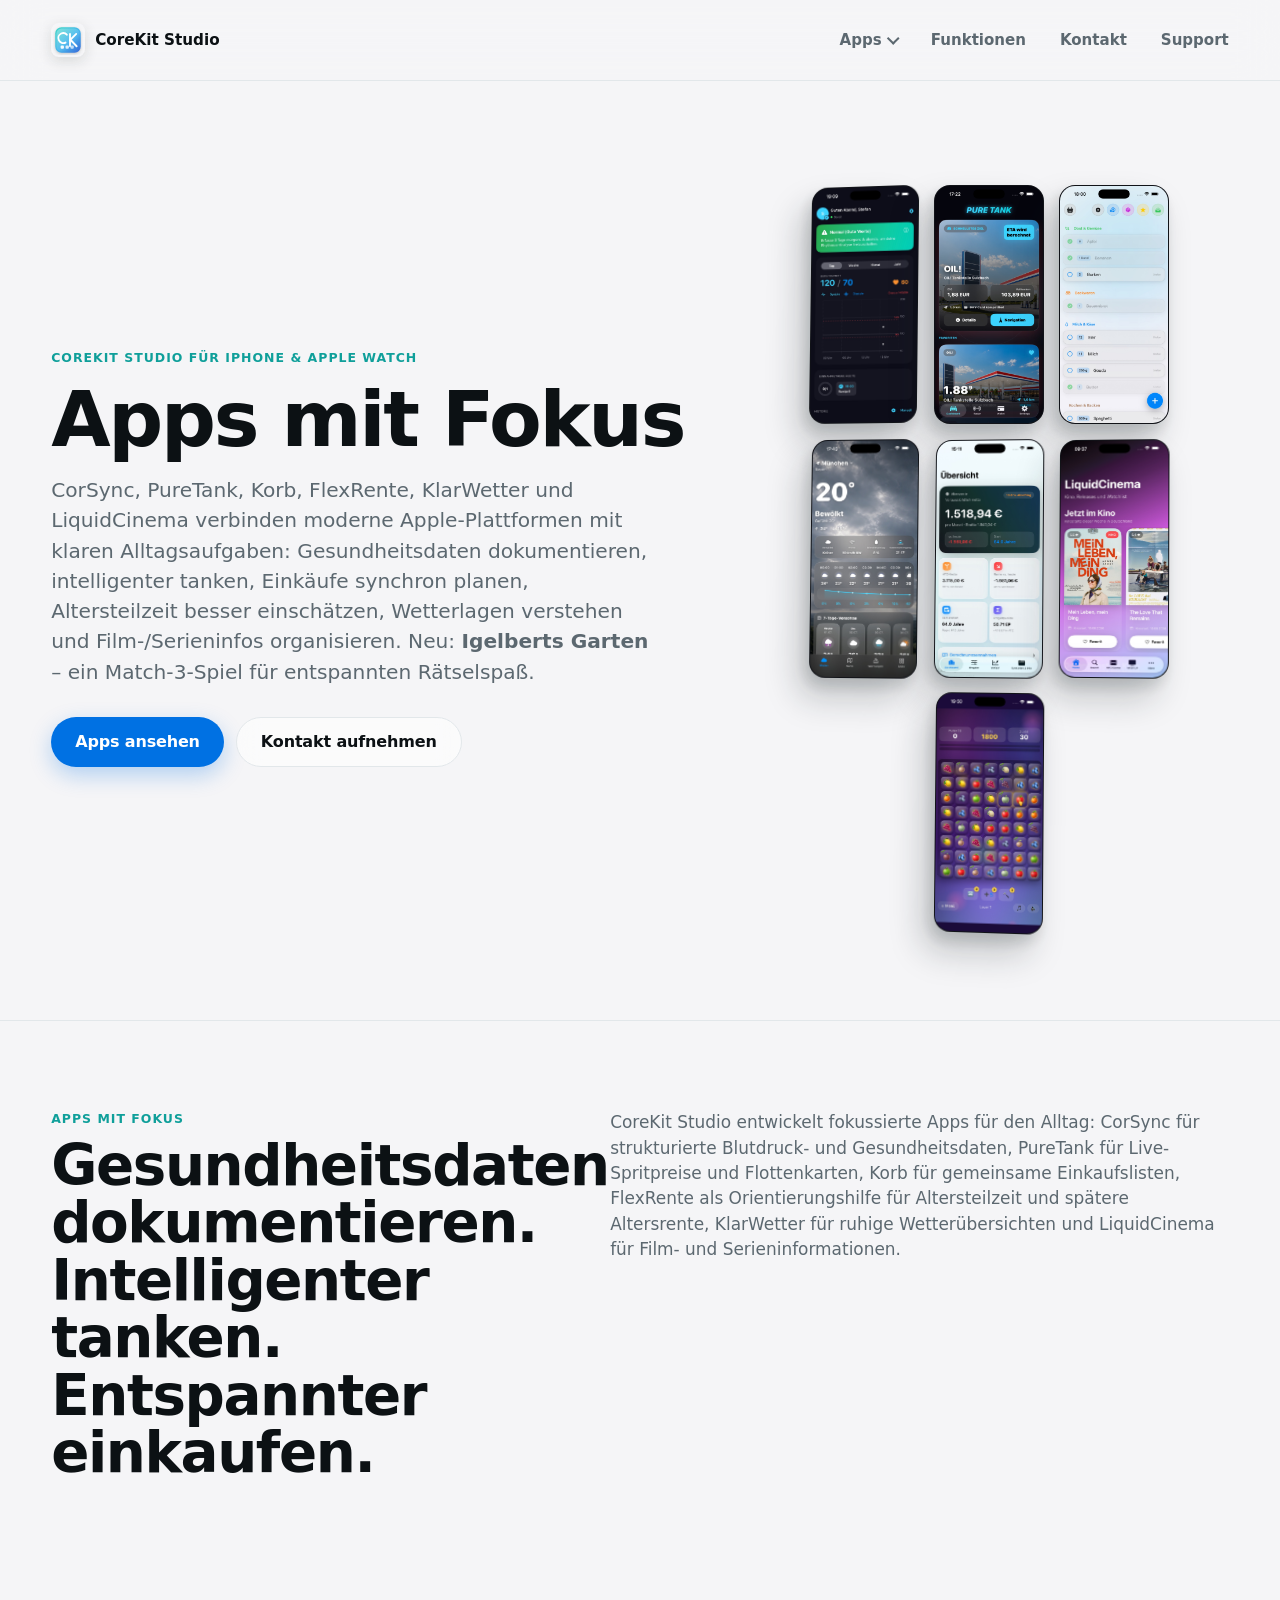
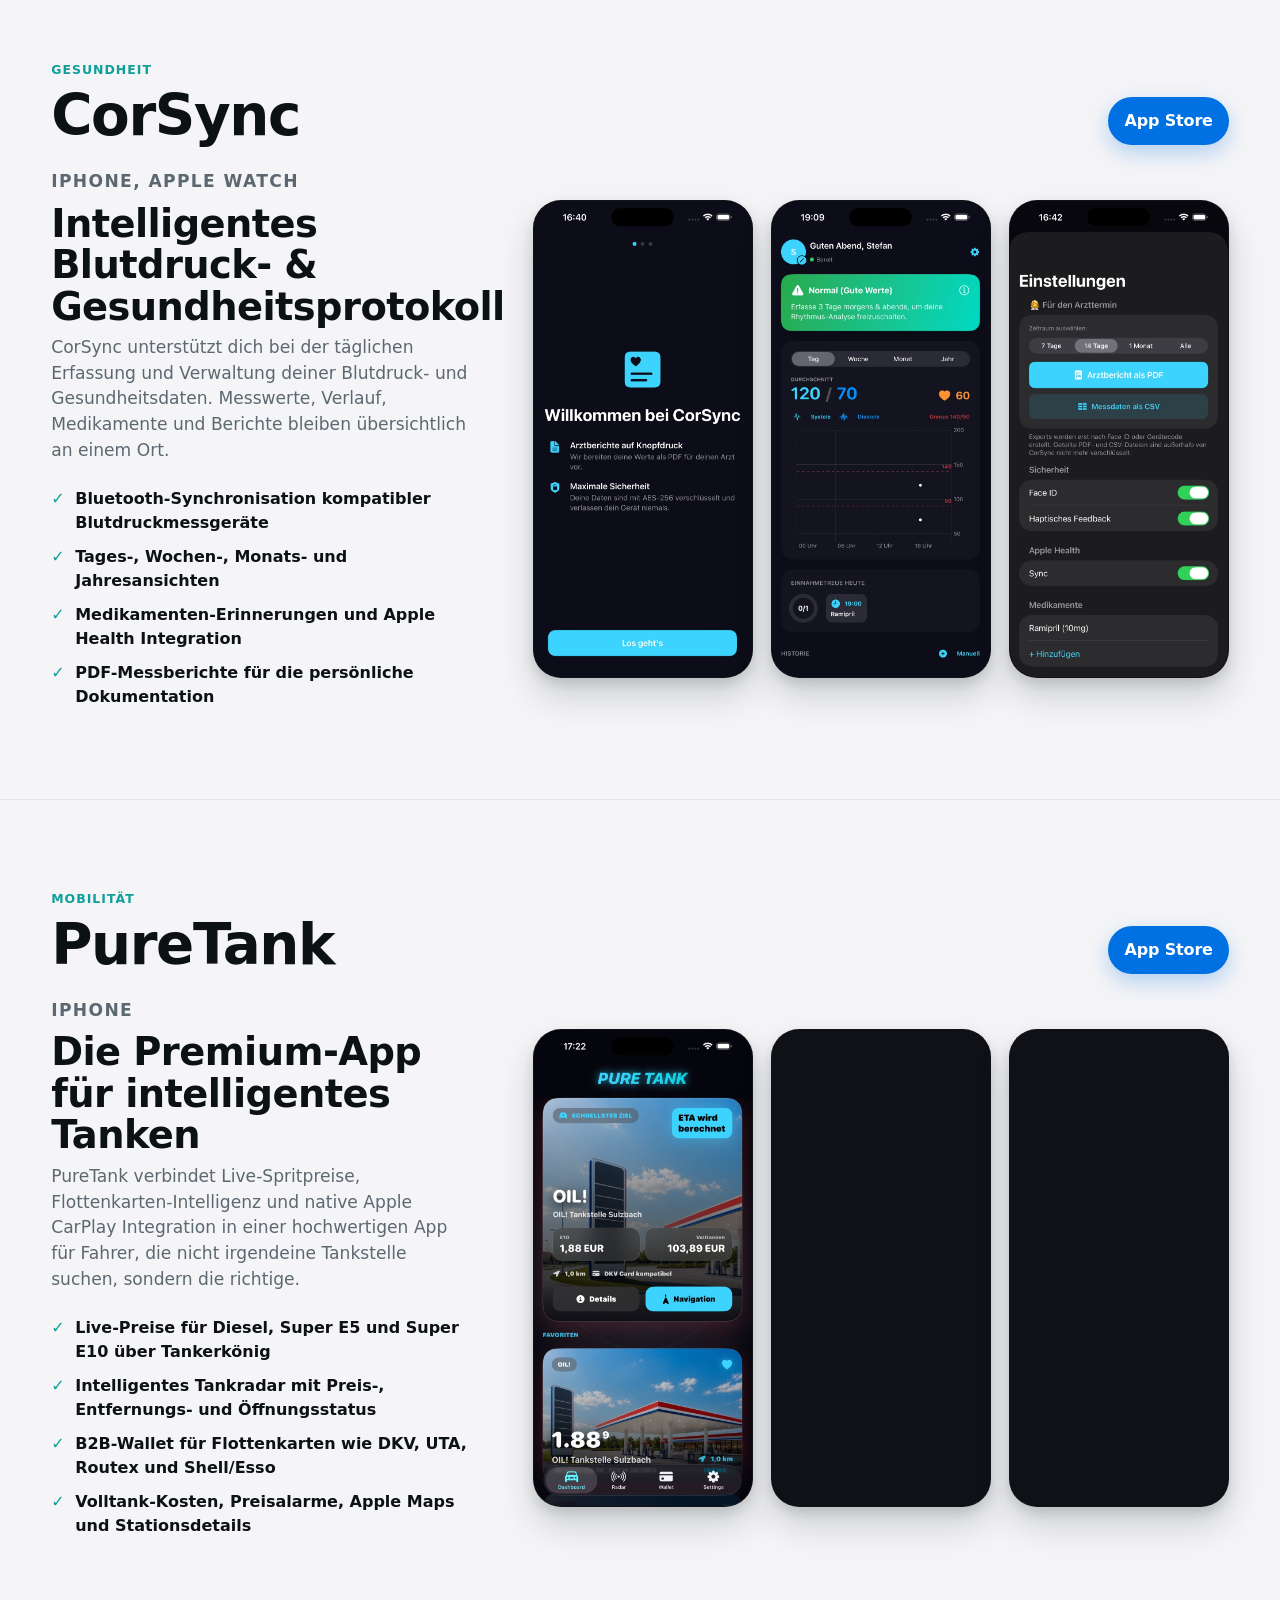
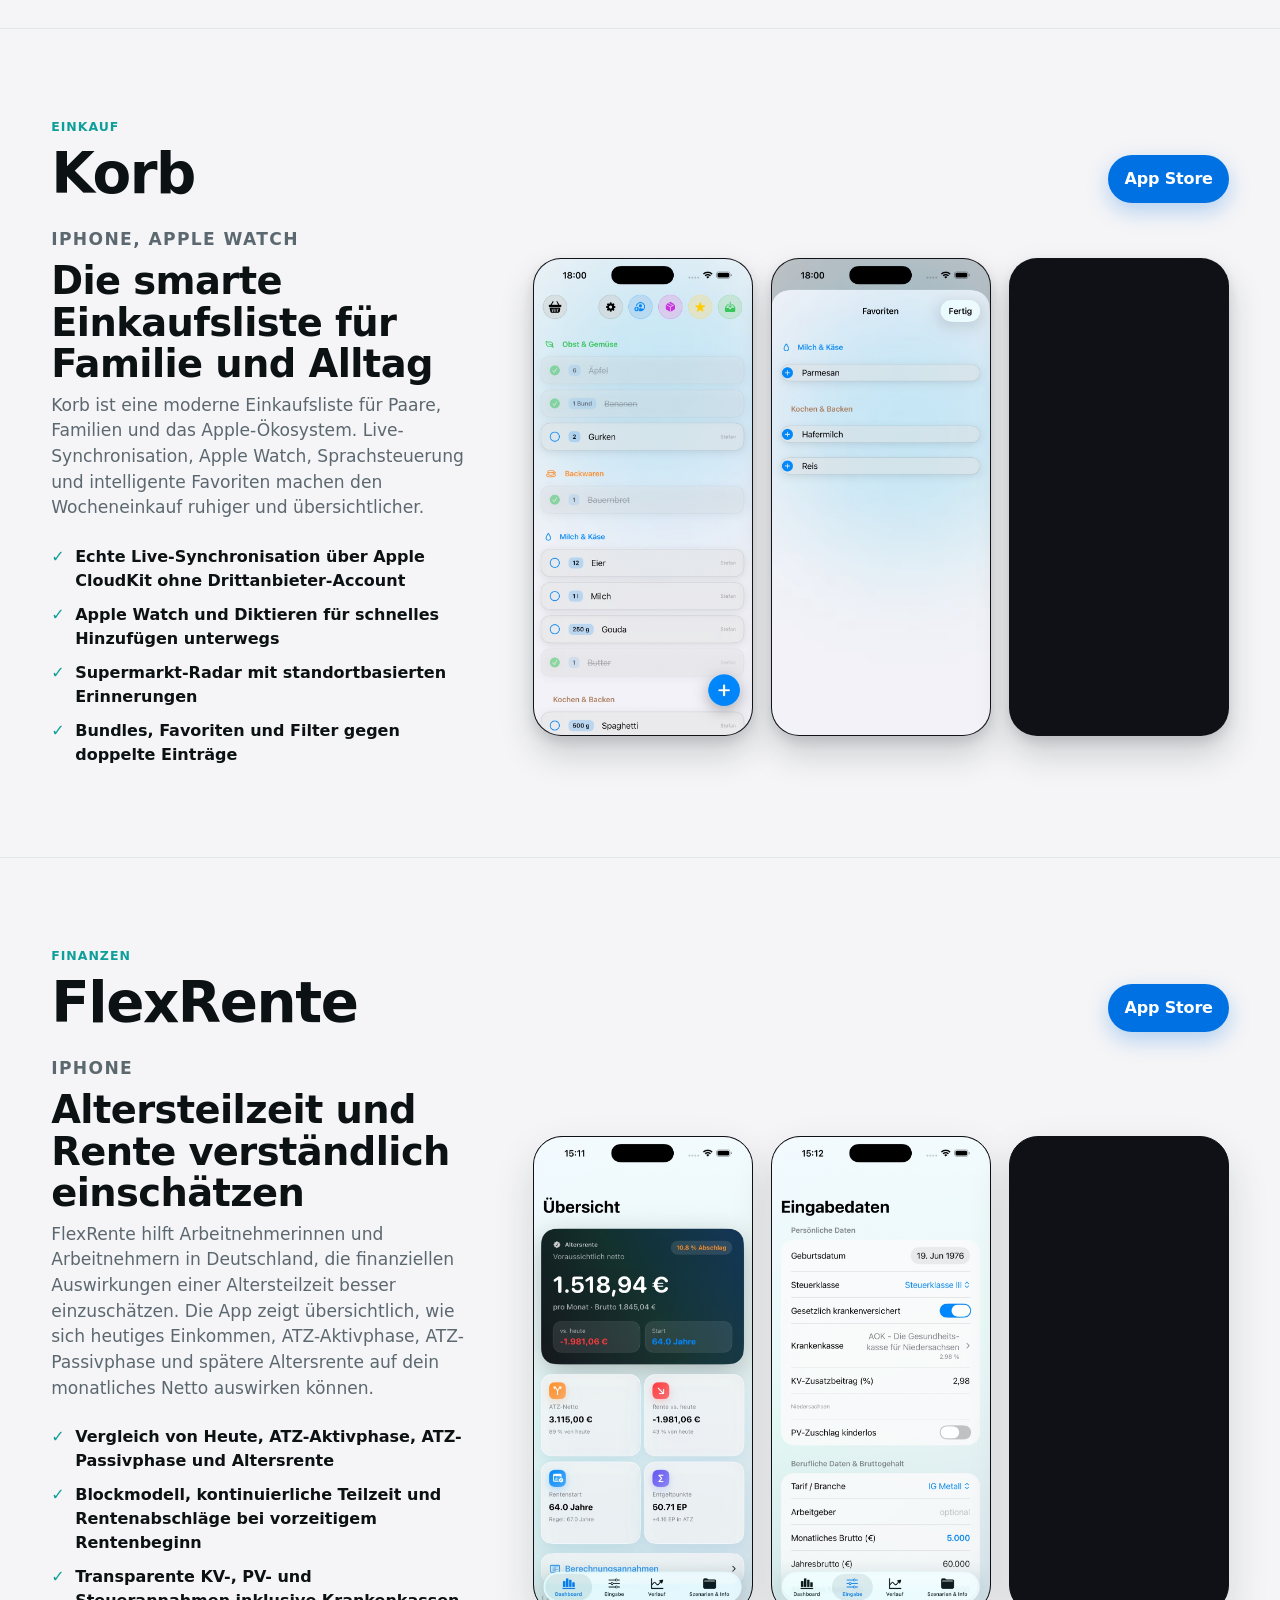
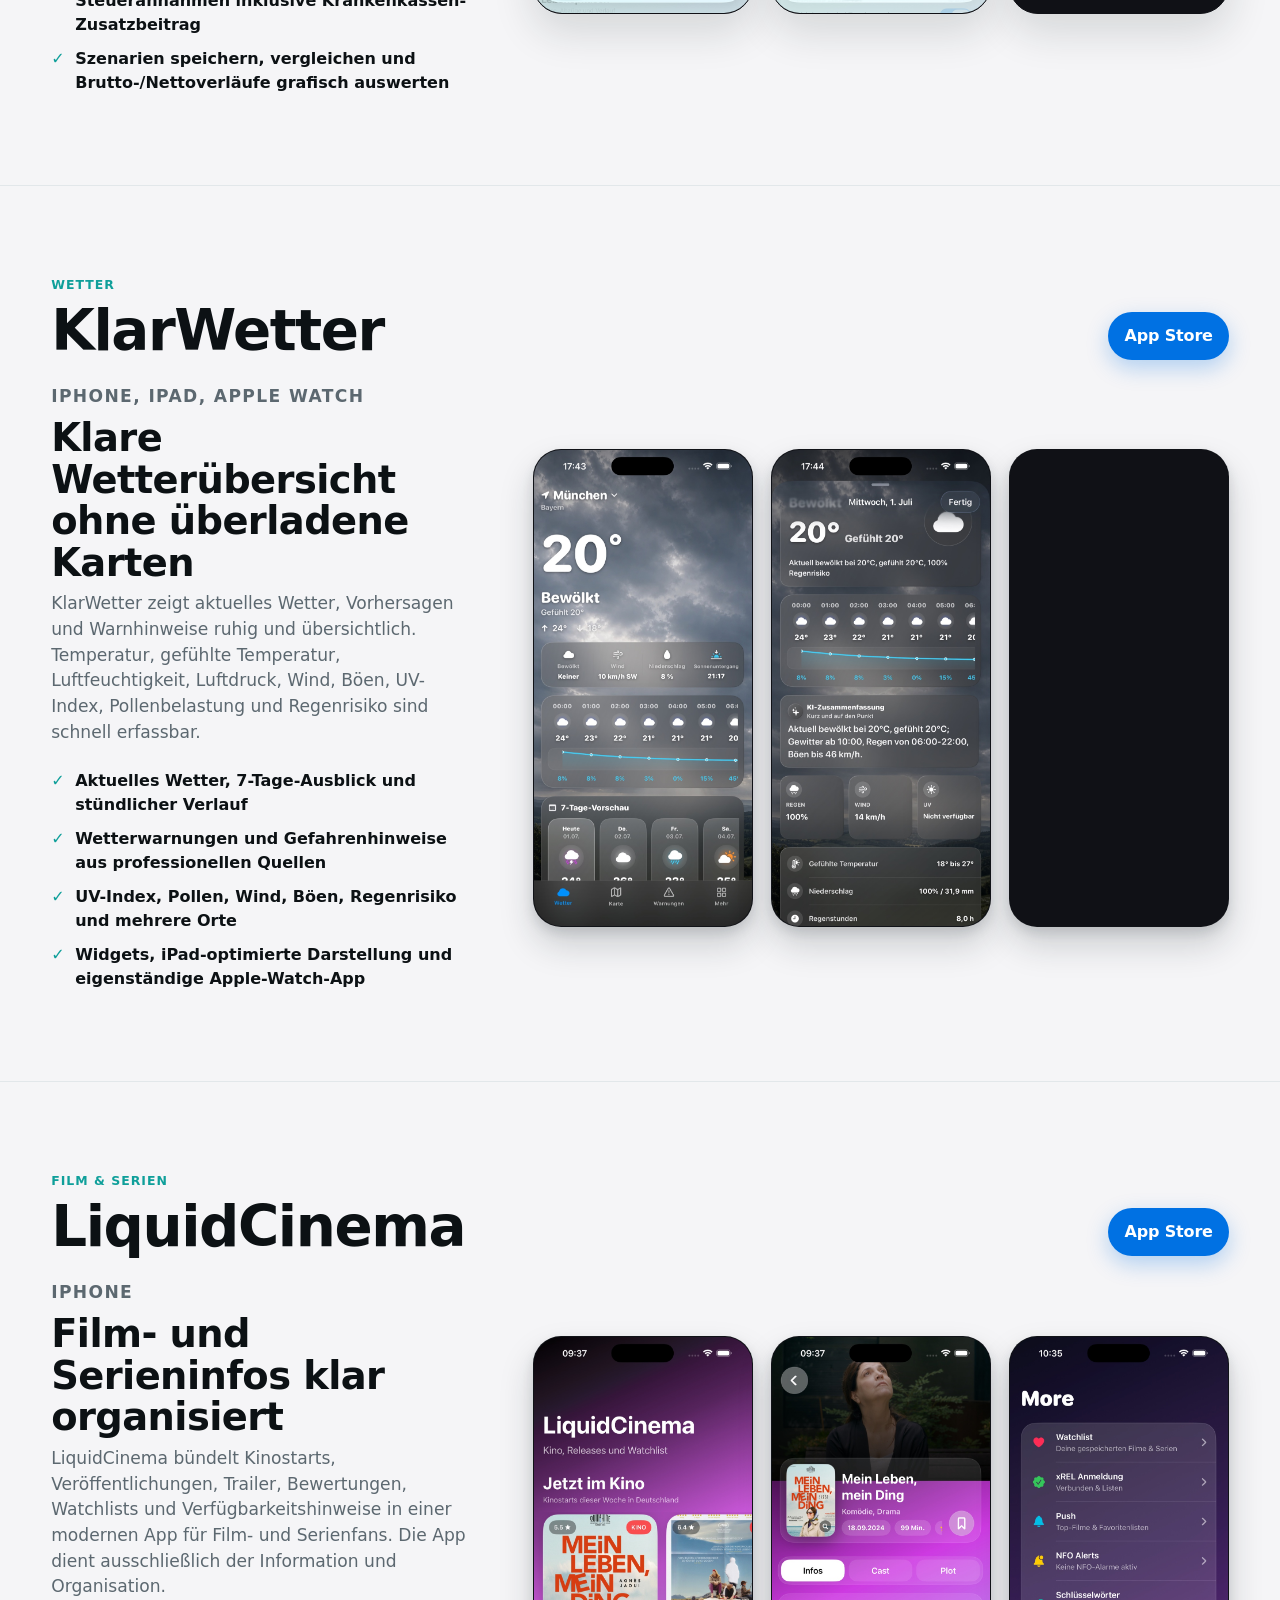
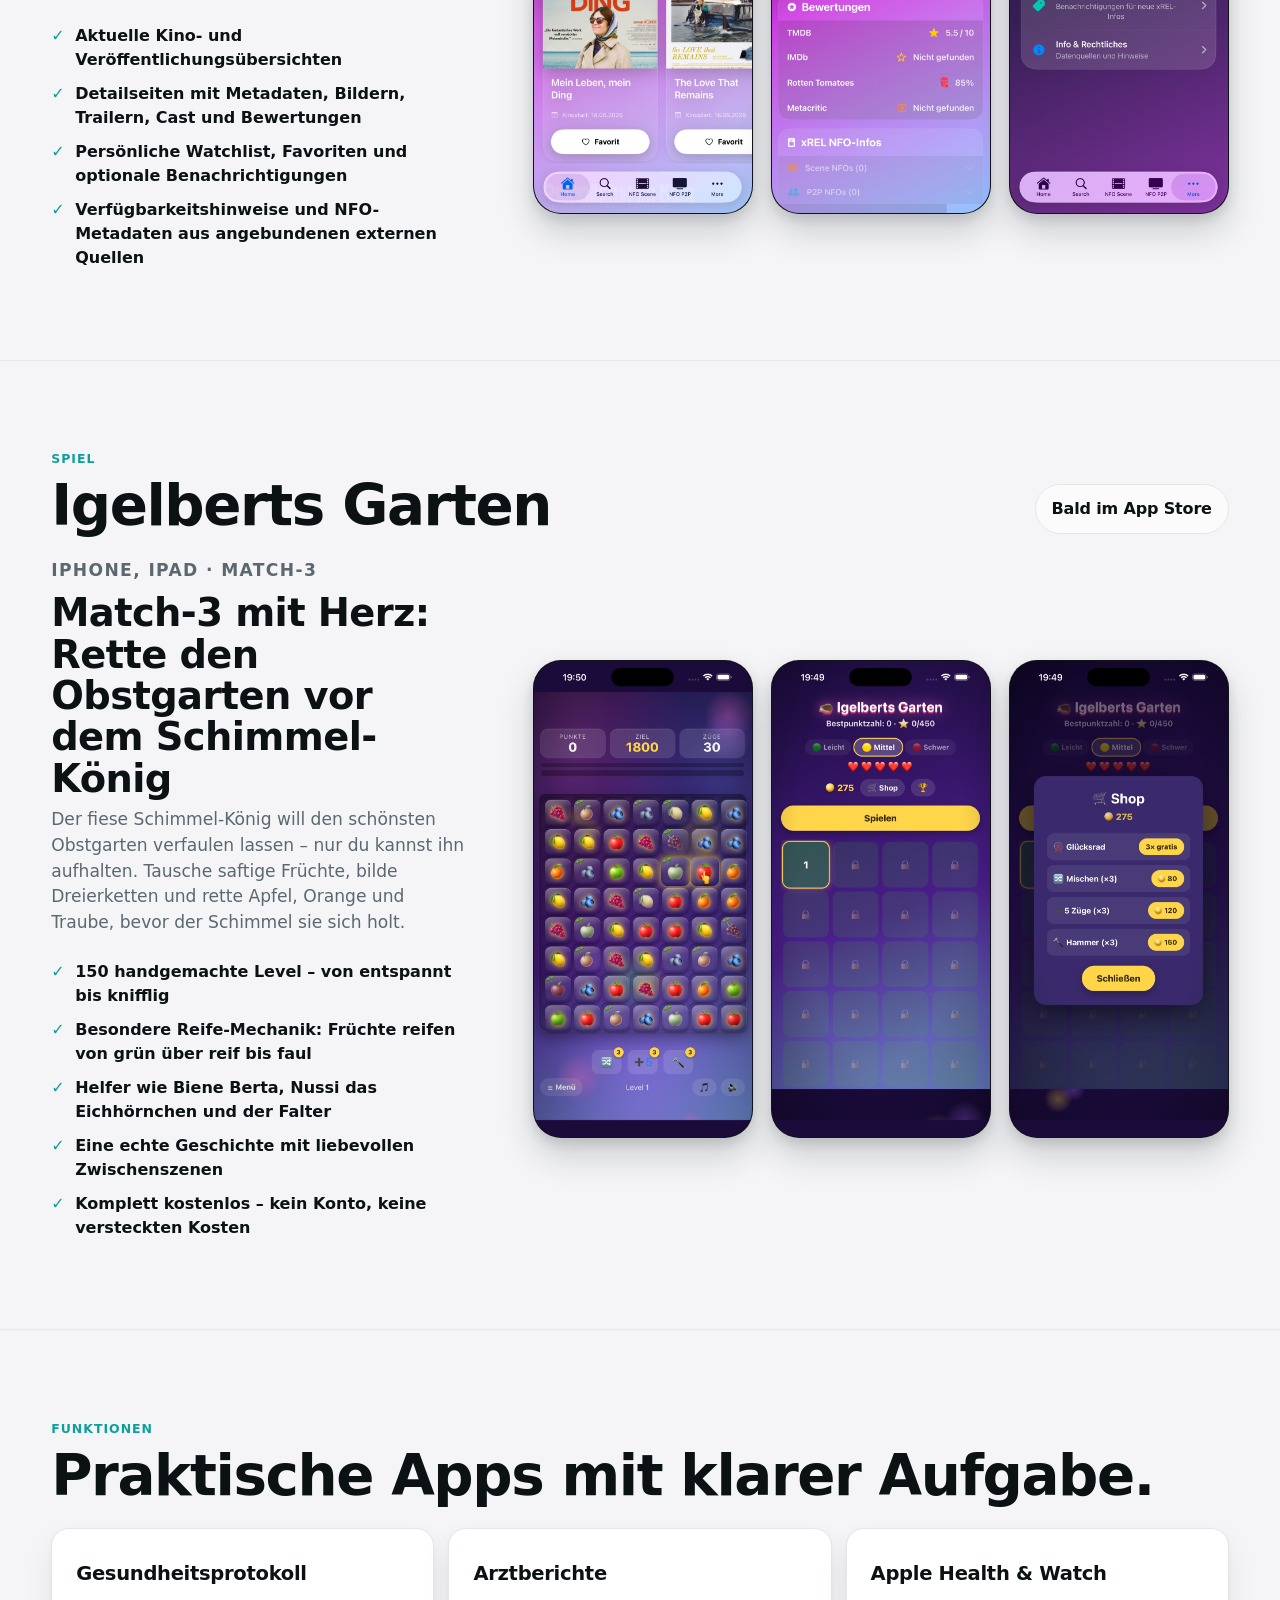
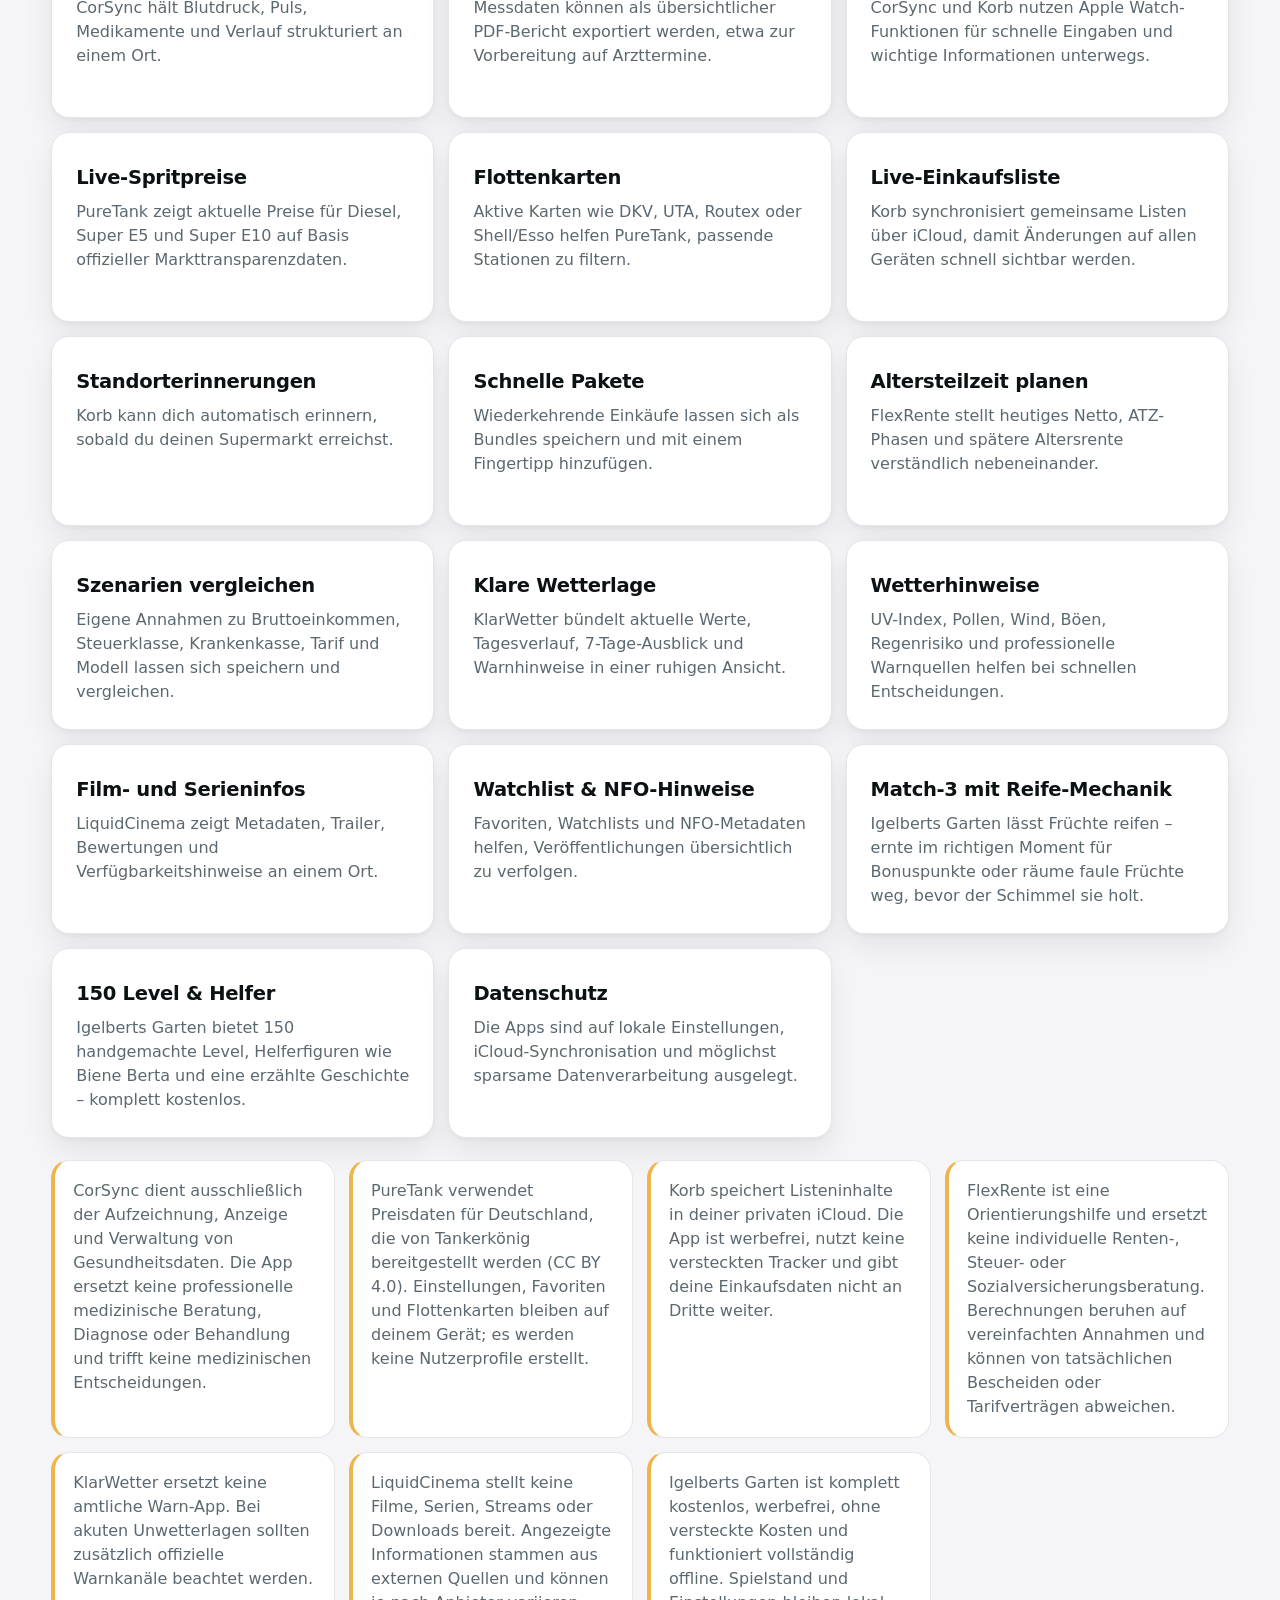
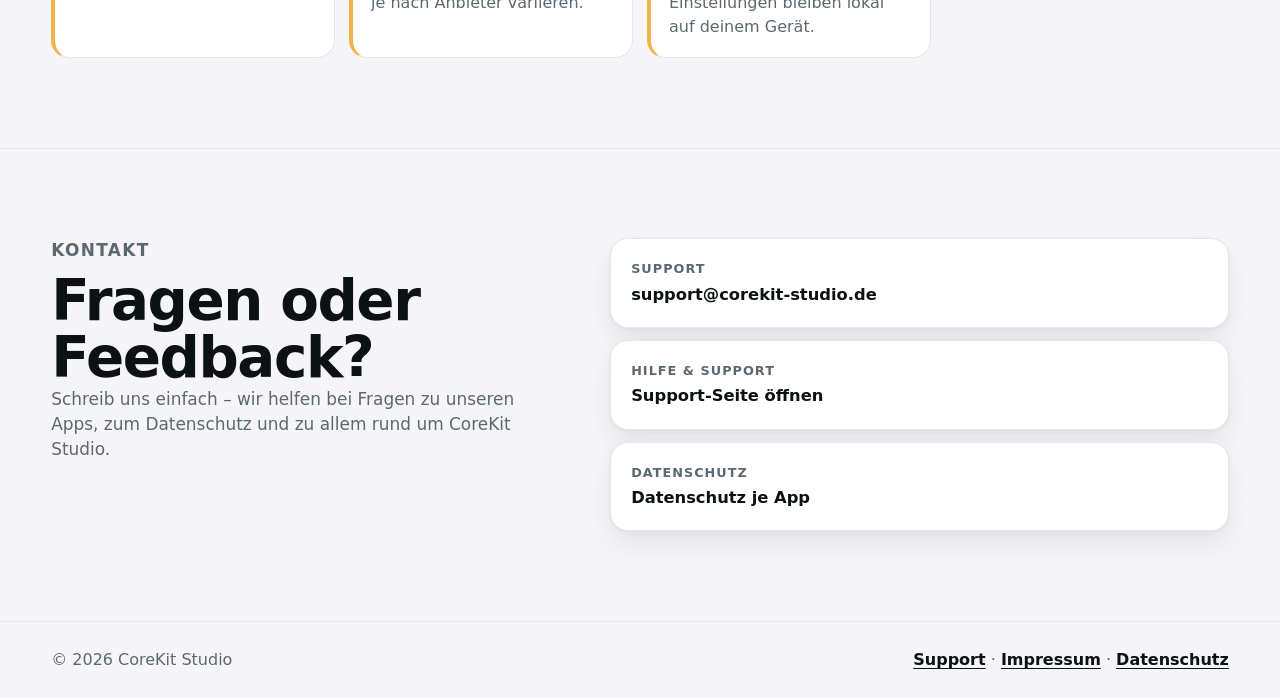
==== index.html @ c41f681c "Igelbert-Datenschutz präzisiert: 100% offline, kein Game Center/iCloud, nur Haptik Laut Technik-Chec" ====
<!doctype html>
<html lang="de">
  <head>
    <meta charset="utf-8">
    <meta name="viewport" content="width=device-width, initial-scale=1, viewport-fit=cover">
    <meta name="description" content="CoreKit Studio entwickelt moderne iOS Apps und Apple Apps: CorSync für Blutdruck und Gesundheit, PureTank für intelligentes Tanken, Korb als smarte Einkaufsliste, FlexRente für Altersteilzeit, KlarWetter für klare Wetterinformationen, LiquidCinema für Film- und Serieninformationen und das Match-3-Spiel Igelberts Garten.">
    <meta name="robots" content="index,follow,max-image-preview:large">
    <meta name="theme-color" content="#f5f5f7" media="(prefers-color-scheme: light)">
    <meta name="theme-color" content="#000000" media="(prefers-color-scheme: dark)">
    <meta name="apple-mobile-web-app-title" content="CoreKit Studio">
    <link rel="canonical" href="https://corekit-studio.de/">
    <link rel="icon" type="image/svg+xml" href="assets/corekit-logo.svg">
    <link rel="apple-touch-icon" sizes="180x180" href="assets/apple-touch-icon.png">
    <title>CoreKit Studio | iOS Apps für Gesundheit, Wetter, Film & Alltag</title>

    <meta property="og:locale" content="de_DE">
    <meta property="og:type" content="website">
    <meta property="og:site_name" content="CoreKit Studio">
    <meta property="og:url" content="https://corekit-studio.de/">
    <meta property="og:title" content="CoreKit Studio | Moderne Apple Apps">
    <meta property="og:description" content="CorSync, PureTank, Korb, FlexRente, KlarWetter, LiquidCinema und das Match-3-Spiel Igelberts Garten: fokussierte Apps für Gesundheit, Mobilität, Einkauf, finanzielle Orientierung, Wetter, Film-/Serieninfos und Spielspaß auf Apple Plattformen.">
    <meta property="og:image" content="https://corekit-studio.de/assets/corekit-logo.svg">
    <meta property="og:image:alt" content="CoreKit Studio Logo">
    <meta name="twitter:card" content="summary_large_image">
    <meta name="twitter:title" content="CoreKit Studio | iOS Apps für Alltag und Apple Plattformen">
    <meta name="twitter:description" content="Apps für Blutdruck, intelligentes Tanken, gemeinsame Einkaufslisten, Altersteilzeit, Wetter und Film-/Serieninfos: CorSync, PureTank, Korb, FlexRente, KlarWetter und LiquidCinema.">
    <meta name="twitter:image" content="https://corekit-studio.de/assets/corekit-logo.svg">

    <link rel="stylesheet" href="styles.css?v=20260712-redesign-1">
    <script type="application/ld+json">
      {
        "@context": "https://schema.org",
        "@graph": [
          {
            "@type": "Organization",
            "@id": "https://corekit-studio.de/#organization",
            "name": "CoreKit Studio",
            "url": "https://corekit-studio.de/",
            "logo": "https://corekit-studio.de/assets/corekit-logo.svg",
            "email": "support@corekit-studio.de",
            "sameAs": [
              "https://apps.apple.com/de/app/corsync/id6761901970",
              "https://apps.apple.com/de/app/puretank/id6770213105",
              "https://apps.apple.com/de/app/korb-einkaufsliste/id6764864409",
              "https://apps.apple.com/de/app/flexrente/id6781324924",
              "https://apps.apple.com/de/app/klarwetter/id6780468474",
              "https://apps.apple.com/de/app/liquidcinema/id6775229691"
            ]
          },
          {
            "@type": "WebSite",
            "@id": "https://corekit-studio.de/#website",
            "url": "https://corekit-studio.de/",
            "name": "CoreKit Studio",
            "inLanguage": "de-DE",
            "publisher": { "@id": "https://corekit-studio.de/#organization" }
          },
          {
            "@type": "WebPage",
            "@id": "https://corekit-studio.de/#webpage",
            "url": "https://corekit-studio.de/",
            "name": "CoreKit Studio | iOS Apps für Gesundheit, Wetter, Film & Alltag",
            "description": "CoreKit Studio entwickelt moderne iOS Apps und Apple Apps für Gesundheitsdaten, Mobilität, Einkauf, Altersteilzeit, Wetter und Film-/Serieninformationen.",
            "isPartOf": { "@id": "https://corekit-studio.de/#website" },
            "about": { "@id": "https://corekit-studio.de/#organization" },
            "inLanguage": "de-DE"
          },
          {
            "@type": "SoftwareApplication",
            "@id": "https://corekit-studio.de/#corsync-app",
            "name": "CorSync",
            "applicationCategory": "HealthApplication",
            "operatingSystem": "iOS, watchOS",
            "description": "CorSync ist eine datenschutzorientierte Blutdruck App für Gesundheitsmanagement, Apple Health Integration, Medikamentenerinnerungen und moderne Auswertungen.",
            "downloadUrl": "https://apps.apple.com/de/app/corsync/id6761901970",
            "image": "https://corekit-studio.de/assets/corsync-dashboard.jpg",
            "publisher": { "@id": "https://corekit-studio.de/#organization" }
          },
          {
            "@type": "SoftwareApplication",
            "@id": "https://corekit-studio.de/#puretank-app",
            "name": "PureTank",
            "alternateName": "Pure Tank",
            "applicationCategory": "UtilitiesApplication",
            "operatingSystem": "iOS",
            "description": "PureTank ist eine Tankbuch App mit Live-Spritpreisen, Flottenkarten, Statistiken und Kostenkontrolle für Apple Plattformen.",
            "downloadUrl": "https://apps.apple.com/de/app/puretank/id6770213105",
            "image": "https://corekit-studio.de/assets/puretank-dashboard.jpg",
            "publisher": { "@id": "https://corekit-studio.de/#organization" }
          },
          {
            "@type": "SoftwareApplication",
            "@id": "https://corekit-studio.de/#korb-app",
            "name": "Korb Einkaufsliste",
            "alternateName": "Korb",
            "applicationCategory": "ProductivityApplication",
            "operatingSystem": "iOS, iPadOS, watchOS",
            "description": "Korb ist eine moderne Einkaufslisten App mit Familienfreigabe, iCloud Synchronisation, Apple Watch Unterstützung und einfacher Bedienung.",
            "downloadUrl": "https://apps.apple.com/de/app/korb-einkaufsliste/id6764864409",
            "image": "https://corekit-studio.de/assets/korb-dashboard.jpg",
            "publisher": { "@id": "https://corekit-studio.de/#organization" }
          },
          {
            "@type": "SoftwareApplication",
            "@id": "https://corekit-studio.de/#flexrente-app",
            "name": "FlexRente",
            "applicationCategory": "FinanceApplication",
            "operatingSystem": "iOS",
            "description": "FlexRente ist eine Orientierungshilfe fuer Arbeitnehmerinnen und Arbeitnehmer in Deutschland, um Altersteilzeit, Netto-Betraege, Rentenabschlaege und Szenarien verstaendlich einzuschaetzen.",
            "downloadUrl": "https://apps.apple.com/de/app/flexrente/id6781324924",
            "image": "https://corekit-studio.de/assets/flexrente-dashboard.jpg",
            "publisher": { "@id": "https://corekit-studio.de/#organization" }
          },
          {
            "@type": "SoftwareApplication",
            "@id": "https://corekit-studio.de/#klarwetter-app",
            "name": "KlarWetter",
            "applicationCategory": "WeatherApplication",
            "operatingSystem": "iOS, iPadOS, watchOS",
            "description": "KlarWetter ist eine moderne Wetter App fuer iPhone, iPad und Apple Watch mit aktuellem Wetter, 7-Tage-Ausblick, stuendlichem Verlauf, Wetterwarnungen, UV-Index, Pollen, Wind und Regenrisiko.",
            "downloadUrl": "https://apps.apple.com/de/app/klarwetter/id6780468474",
            "image": "https://corekit-studio.de/assets/klarwetter-dashboard.jpg",
            "publisher": { "@id": "https://corekit-studio.de/#organization" }
          },
          {
            "@type": "SoftwareApplication",
            "@id": "https://corekit-studio.de/#liquidcinema-app",
            "name": "LiquidCinema",
            "applicationCategory": "EntertainmentApplication",
            "operatingSystem": "iOS",
            "description": "LiquidCinema ist eine unabhaengige Informations- und Organisations-App fuer Filme und Serien mit Metadaten, Trailern, Bewertungen, Verfuegbarkeitshinweisen, Watchlist und NFO-Metadaten. Die App stellt keine Streams oder Downloads bereit.",
            "downloadUrl": "https://apps.apple.com/de/app/liquidcinema/id6775229691",
            "image": "https://corekit-studio.de/assets/liquidcinema-home.jpg",
            "publisher": { "@id": "https://corekit-studio.de/#organization" }
          },
          {
            "@type": "SoftwareApplication",
            "@id": "https://corekit-studio.de/#igelbert-app",
            "name": "Igelberts Garten",
            "alternateName": "Igelbert",
            "applicationCategory": "GameApplication",
            "operatingSystem": "iOS, iPadOS",
            "description": "Igelberts Garten ist ein kostenloses Match-3-Spiel mit besonderer Reife-Mechanik: Früchte tauschen, Dreierketten bilden, im richtigen Moment ernten und den Obstgarten vor dem Schimmel-König retten. 150 handgemachte Level, Helferfiguren und eine liebevoll erzählte Geschichte.",
            "offers": { "@type": "Offer", "price": "0", "priceCurrency": "EUR" },
            "image": "https://corekit-studio.de/assets/igelbert-garten.jpg",
            "publisher": { "@id": "https://corekit-studio.de/#organization" }
          }
        ]
      }
    </script>
  </head>
  <body>
    <header class="site-header">
      <a class="brand" href="#top" aria-label="Startseite">
        <img class="brand-logo" src="assets/corekit-logo.svg" alt="" width="34" height="34" aria-hidden="true">
        <span>CoreKit Studio</span>
      </a>
      <nav class="nav" aria-label="Hauptnavigation">
        <details class="nav-apps">
          <summary>Apps</summary>
          <div class="nav-apps-menu">
            <a href="#corsync">CorSync</a>
            <a href="#puretank">PureTank</a>
            <a href="#korb">Korb</a>
            <a href="#flexrente">FlexRente</a>
            <a href="#klarwetter">KlarWetter</a>
            <a href="#liquidcinema">LiquidCinema</a>
            <a href="#igelbert">Igelbert</a>
          </div>
        </details>
        <a href="#funktionen">Funktionen</a>
        <a href="#kontakt">Kontakt</a>
        <a href="support.html">Support</a>
      </nav>
    </header>

    <main id="top">
      <section class="hero" aria-labelledby="hero-title">
        <div class="hero-copy">
          <p class="eyebrow">CoreKit Studio für iPhone & Apple Watch</p>
          <h1 id="hero-title">Apps mit Fokus</h1>
          <p class="lead">
            CorSync, PureTank, Korb, FlexRente, KlarWetter und LiquidCinema verbinden moderne Apple-Plattformen mit klaren Alltagsaufgaben:
            Gesundheitsdaten dokumentieren, intelligenter tanken, Einkäufe synchron planen, Altersteilzeit besser einschätzen, Wetterlagen verstehen und Film-/Serieninfos organisieren.
            Neu: <strong>Igelberts Garten</strong> – ein Match-3-Spiel für entspannten Rätselspaß.
          </p>
          <div class="hero-actions">
            <a class="button primary" href="#corsync">Apps ansehen</a>
            <a class="button secondary" href="mailto:support@corekit-studio.de">Kontakt aufnehmen</a>
          </div>
        </div>
        <div class="hero-visual app-showcase" aria-label="CoreKit Studio Apps auf dem iPhone">
          <img class="phone-shot" src="assets/corsync-dashboard.jpg" alt="CorSync Dashboard mit Blutdruckwerten und Medikamentenerinnerung">
          <img class="phone-shot" src="assets/puretank-dashboard.jpg" alt="PureTank Dashboard mit Live-Spritpreisen">
          <img class="phone-shot" src="assets/korb-dashboard.jpg" alt="Korb Dashboard mit Einkaufsliste">
          <img class="phone-shot" src="assets/klarwetter-dashboard.jpg" alt="KlarWetter Dashboard mit aktuellem Wetter und Warnhinweisen">
          <img class="phone-shot" src="assets/flexrente-dashboard.jpg" alt="FlexRente Übersicht mit Netto-Vergleich der Lebensphasen">
          <img class="phone-shot" src="assets/liquidcinema-home.jpg" alt="LiquidCinema Startseite mit aktuellen Kinostarts">
          <img class="phone-shot" src="assets/igelbert-garten.jpg" alt="Igelberts Garten Spielfeld mit Früchten zum Kombinieren">
        </div>
        <!-- Neue App? Einfach ein weiteres <img class="phone-shot"> hier ergänzen. -->
      </section>

      <section class="section intro" aria-label="Profil">
        <div>
          <p class="section-kicker">Apps mit Fokus</p>
          <h2>Gesundheitsdaten dokumentieren. Intelligenter tanken. Entspannter einkaufen.</h2>
        </div>
        <p>
          CoreKit Studio entwickelt fokussierte Apps für den Alltag: CorSync für strukturierte Blutdruck-
          und Gesundheitsdaten, PureTank für Live-Spritpreise und Flottenkarten, Korb für gemeinsame Einkaufslisten,
          FlexRente als Orientierungshilfe für Altersteilzeit und spätere Altersrente, KlarWetter für ruhige Wetterübersichten
          und LiquidCinema für Film- und Serieninformationen.
        </p>
      </section>

      <section class="section app-detail" id="corsync" aria-labelledby="corsync-title">
        <div class="section-heading">
          <div>
            <p class="section-kicker">Gesundheit</p>
            <h2 id="corsync-title">CorSync</h2>
          </div>
          <a class="button primary compact" href="https://apps.apple.com/de/app/corsync/id6761901970" target="_blank" rel="noopener">App Store</a>
        </div>

        <div class="product-layout">
          <div class="product-copy">
            <p class="app-platform">iPhone, Apple Watch</p>
            <h3>Intelligentes Blutdruck- & Gesundheitsprotokoll</h3>
            <p>
              CorSync unterstützt dich bei der täglichen Erfassung und Verwaltung deiner Blutdruck-
              und Gesundheitsdaten. Messwerte, Verlauf, Medikamente und Berichte bleiben übersichtlich
              an einem Ort.
            </p>
            <ul class="quick-list" aria-label="CorSync Kurzfunktionen">
              <li>Bluetooth-Synchronisation kompatibler Blutdruckmessgeräte</li>
              <li>Tages-, Wochen-, Monats- und Jahresansichten</li>
              <li>Medikamenten-Erinnerungen und Apple Health Integration</li>
              <li>PDF-Messberichte für die persönliche Dokumentation</li>
            </ul>
          </div>
          <div class="media-strip" aria-label="CorSync Screenshots">
            <img loading="lazy" decoding="async" src="assets/corsync-onboarding.jpg" alt="CorSync Willkommensbildschirm">
            <img loading="lazy" decoding="async" src="assets/corsync-dashboard.jpg" alt="CorSync Dashboard">
            <img loading="lazy" decoding="async" src="assets/corsync-export.jpg" alt="CorSync Export und Sicherheit">
          </div>
        </div>
      </section>

      <section class="section app-detail" id="puretank" aria-labelledby="puretank-title">
        <div class="section-heading">
          <div>
            <p class="section-kicker">Mobilität</p>
            <h2 id="puretank-title">PureTank</h2>
          </div>
          <a class="button primary compact" href="https://apps.apple.com/de/app/puretank/id6770213105" target="_blank" rel="noopener">App Store</a>
        </div>

        <div class="product-layout">
          <div class="product-copy">
            <p class="app-platform">iPhone</p>
            <h3>Die Premium-App für intelligentes Tanken</h3>
            <p>
              PureTank verbindet Live-Spritpreise, Flottenkarten-Intelligenz und native Apple CarPlay
              Integration in einer hochwertigen App für Fahrer, die nicht irgendeine Tankstelle suchen,
              sondern die richtige.
            </p>
            <ul class="quick-list" aria-label="PureTank Kurzfunktionen">
              <li>Live-Preise für Diesel, Super E5 und Super E10 über Tankerkönig</li>
              <li>Intelligentes Tankradar mit Preis-, Entfernungs- und Öffnungsstatus</li>
              <li>B2B-Wallet für Flottenkarten wie DKV, UTA, Routex und Shell/Esso</li>
              <li>Volltank-Kosten, Preisalarme, Apple Maps und Stationsdetails</li>
            </ul>
          </div>
          <div class="media-strip four-up" aria-label="PureTank Screenshots">
            <img loading="lazy" decoding="async" src="assets/puretank-dashboard.jpg" alt="PureTank Dashboard mit Live-Spritpreisen">
            <img loading="lazy" decoding="async" src="assets/puretank-map.jpg" alt="PureTank Karte und Tankradar">
            <img loading="lazy" decoding="async" src="assets/puretank-wallet.jpg" alt="PureTank Flottenkarten Wallet">
            <img loading="lazy" decoding="async" src="assets/puretank-station.jpg" alt="PureTank Stationsdetails und Tankkosten">
          </div>
        </div>
      </section>

      <section class="section app-detail" id="korb" aria-labelledby="korb-title">
        <div class="section-heading">
          <div>
            <p class="section-kicker">Einkauf</p>
            <h2 id="korb-title">Korb</h2>
          </div>
          <a class="button primary compact" href="https://apps.apple.com/de/app/korb-einkaufsliste/id6764864409" target="_blank" rel="noopener">App Store</a>
        </div>

        <div class="product-layout">
          <div class="product-copy">
            <p class="app-platform">iPhone, Apple Watch</p>
            <h3>Die smarte Einkaufsliste für Familie und Alltag</h3>
            <p>
              Korb ist eine moderne Einkaufsliste für Paare, Familien und das Apple-Ökosystem. Live-Synchronisation,
              Apple Watch, Sprachsteuerung und intelligente Favoriten machen den Wocheneinkauf ruhiger und übersichtlicher.
            </p>
            <ul class="quick-list" aria-label="Korb Kurzfunktionen">
              <li>Echte Live-Synchronisation über Apple CloudKit ohne Drittanbieter-Account</li>
              <li>Apple Watch und Diktieren für schnelles Hinzufügen unterwegs</li>
              <li>Supermarkt-Radar mit standortbasierten Erinnerungen</li>
              <li>Bundles, Favoriten und Filter gegen doppelte Einträge</li>
            </ul>
          </div>
          <div class="media-strip four-up mixed-device" aria-label="Korb Screenshots">
            <img loading="lazy" decoding="async" src="assets/korb-dashboard.jpg" alt="Korb Einkaufsliste auf dem iPhone">
            <img loading="lazy" decoding="async" src="assets/korb-shared-list.jpg" alt="Korb geteilte Einkaufsliste mit Live-Synchronisation">
            <img loading="lazy" decoding="async" src="assets/korb-bundles.jpg" alt="Korb Bundles und Favoriten">
            <img class="watch-media" src="assets/korb-watch.jpg" alt="Korb auf der Apple Watch">
          </div>
        </div>
      </section>

      <section class="section app-detail" id="flexrente" aria-labelledby="flexrente-title">
        <div class="section-heading">
          <div>
            <p class="section-kicker">Finanzen</p>
            <h2 id="flexrente-title">FlexRente</h2>
          </div>
          <a class="button primary compact" href="https://apps.apple.com/de/app/flexrente/id6781324924" target="_blank" rel="noopener">App Store</a>
        </div>

        <div class="product-layout">
          <div class="product-copy">
            <p class="app-platform">iPhone</p>
            <h3>Altersteilzeit und Rente verständlich einschätzen</h3>
            <p>
              FlexRente hilft Arbeitnehmerinnen und Arbeitnehmern in Deutschland, die finanziellen Auswirkungen
              einer Altersteilzeit besser einzuschätzen. Die App zeigt übersichtlich, wie sich heutiges Einkommen,
              ATZ-Aktivphase, ATZ-Passivphase und spätere Altersrente auf dein monatliches Netto auswirken können.
            </p>
            <ul class="quick-list" aria-label="FlexRente Kurzfunktionen">
              <li>Vergleich von Heute, ATZ-Aktivphase, ATZ-Passivphase und Altersrente</li>
              <li>Blockmodell, kontinuierliche Teilzeit und Rentenabschläge bei vorzeitigem Rentenbeginn</li>
              <li>Transparente KV-, PV- und Steuerannahmen inklusive Krankenkassen-Zusatzbeitrag</li>
              <li>Szenarien speichern, vergleichen und Brutto-/Nettoverläufe grafisch auswerten</li>
            </ul>
          </div>
          <div class="media-strip" aria-label="FlexRente Screenshots">
            <img loading="lazy" decoding="async" src="assets/flexrente-dashboard.jpg" alt="FlexRente Übersicht mit Netto-Vergleich der Lebensphasen">
            <img loading="lazy" decoding="async" src="assets/flexrente-szenario.jpg?v=20260619-5" alt="FlexRente Szenario-Eingabe für Altersteilzeit und persönliche Annahmen">
            <img loading="lazy" decoding="async" src="assets/flexrente-auswertung.jpg?v=20260619-5" alt="FlexRente Auswertung mit Brutto- und Nettoverlauf">
          </div>
        </div>
      </section>

      <section class="section app-detail" id="klarwetter" aria-labelledby="klarwetter-title">
        <div class="section-heading">
          <div>
            <p class="section-kicker">Wetter</p>
            <h2 id="klarwetter-title">KlarWetter</h2>
          </div>
          <a class="button primary compact" href="https://apps.apple.com/de/app/klarwetter/id6780468474" target="_blank" rel="noopener">App Store</a>
        </div>

        <div class="product-layout">
          <div class="product-copy">
            <p class="app-platform">iPhone, iPad, Apple Watch</p>
            <h3>Klare Wetterübersicht ohne überladene Karten</h3>
            <p>
              KlarWetter zeigt aktuelles Wetter, Vorhersagen und Warnhinweise ruhig und übersichtlich. Temperatur,
              gefühlte Temperatur, Luftfeuchtigkeit, Luftdruck, Wind, Böen, UV-Index, Pollenbelastung und Regenrisiko
              sind schnell erfassbar.
            </p>
            <ul class="quick-list" aria-label="KlarWetter Kurzfunktionen">
              <li>Aktuelles Wetter, 7-Tage-Ausblick und stündlicher Verlauf</li>
              <li>Wetterwarnungen und Gefahrenhinweise aus professionellen Quellen</li>
              <li>UV-Index, Pollen, Wind, Böen, Regenrisiko und mehrere Orte</li>
              <li>Widgets, iPad-optimierte Darstellung und eigenständige Apple-Watch-App</li>
            </ul>
          </div>
          <div class="media-strip" aria-label="KlarWetter Screenshots">
            <img loading="lazy" decoding="async" src="assets/klarwetter-dashboard.jpg" alt="KlarWetter Dashboard mit aktuellem Wetter">
            <img loading="lazy" decoding="async" src="assets/klarwetter-forecast.jpg" alt="KlarWetter Vorhersage mit 7-Tage-Ausblick und stündlichem Verlauf">
            <img loading="lazy" decoding="async" src="assets/klarwetter-settings.jpg" alt="KlarWetter Einstellungen mit Datenquellen, Auswertung und App-Icon-Auswahl">
          </div>
        </div>
      </section>

      <section class="section app-detail" id="liquidcinema" aria-labelledby="liquidcinema-title">
        <div class="section-heading">
          <div>
            <p class="section-kicker">Film & Serien</p>
            <h2 id="liquidcinema-title">LiquidCinema</h2>
          </div>
          <a class="button primary compact" href="https://apps.apple.com/de/app/liquidcinema/id6775229691" target="_blank" rel="noopener">App Store</a>
        </div>

        <div class="product-layout">
          <div class="product-copy">
            <p class="app-platform">iPhone</p>
            <h3>Film- und Serieninfos klar organisiert</h3>
            <p>
              LiquidCinema bündelt Kinostarts, Veröffentlichungen, Trailer, Bewertungen, Watchlists und Verfügbarkeitshinweise
              in einer modernen App für Film- und Serienfans. Die App dient ausschließlich der Information und Organisation.
            </p>
            <ul class="quick-list" aria-label="LiquidCinema Kurzfunktionen">
              <li>Aktuelle Kino- und Veröffentlichungsübersichten</li>
              <li>Detailseiten mit Metadaten, Bildern, Trailern, Cast und Bewertungen</li>
              <li>Persönliche Watchlist, Favoriten und optionale Benachrichtigungen</li>
              <li>Verfügbarkeitshinweise und NFO-Metadaten aus angebundenen externen Quellen</li>
            </ul>
          </div>
          <div class="media-strip" aria-label="LiquidCinema Screenshots">
            <img loading="lazy" decoding="async" src="assets/liquidcinema-home.jpg" alt="LiquidCinema Startseite mit aktuellen Kinostarts">
            <img loading="lazy" decoding="async" src="assets/liquidcinema-detail.jpg" alt="LiquidCinema Detailseite mit Bewertungen und NFO-Metadaten">
            <img loading="lazy" decoding="async" src="assets/liquidcinema-rechtliches.jpg" alt="LiquidCinema Info- und Rechtliches-Seite">
          </div>
        </div>
      </section>

      <section class="section app-detail" id="igelbert" aria-labelledby="igelbert-title">
        <div class="section-heading">
          <div>
            <p class="section-kicker">Spiel</p>
            <h2 id="igelbert-title">Igelberts Garten</h2>
          </div>
          <span class="button secondary compact disabled-button">Bald im App Store</span>
        </div>

        <div class="product-layout">
          <div class="product-copy">
            <p class="app-platform">iPhone, iPad · Match-3</p>
            <h3>Match-3 mit Herz: Rette den Obstgarten vor dem Schimmel-König</h3>
            <p>
              Der fiese Schimmel-König will den schönsten Obstgarten verfaulen lassen – nur du kannst ihn aufhalten.
              Tausche saftige Früchte, bilde Dreierketten und rette Apfel, Orange und Traube, bevor der Schimmel sie sich holt.
            </p>
            <ul class="quick-list" aria-label="Igelberts Garten Kurzfunktionen">
              <li>150 handgemachte Level – von entspannt bis knifflig</li>
              <li>Besondere Reife-Mechanik: Früchte reifen von grün über reif bis faul</li>
              <li>Helfer wie Biene Berta, Nussi das Eichhörnchen und der Falter</li>
              <li>Eine echte Geschichte mit liebevollen Zwischenszenen</li>
              <li>Komplett kostenlos – kein Konto, keine versteckten Kosten</li>
            </ul>
          </div>
          <div class="media-strip" aria-label="Igelberts Garten Screenshots">
            <img loading="lazy" decoding="async" src="assets/igelbert-garten.jpg" alt="Igelberts Garten Spielfeld mit Früchten zum Kombinieren">
            <img loading="lazy" decoding="async" src="assets/igelbert-level.jpg" alt="Igelberts Garten Startbildschirm mit Levelauswahl und Schwierigkeitsgraden">
            <img loading="lazy" decoding="async" src="assets/igelbert-reife.jpg" alt="Igelberts Garten Shop mit Power-ups wie Mischen, Extra-Zügen und Hammer">
          </div>
        </div>
      </section>

      <section class="section feature-section" id="funktionen" aria-labelledby="features-title">
        <div class="section-heading">
          <div>
            <p class="section-kicker">Funktionen</p>
            <h2 id="features-title">Praktische Apps mit klarer Aufgabe.</h2>
          </div>
        </div>

        <div class="feature-grid">
          <article>
            <h3>Gesundheitsprotokoll</h3>
            <p>CorSync hält Blutdruck, Puls, Medikamente und Verlauf strukturiert an einem Ort.</p>
          </article>
          <article>
            <h3>Arztberichte</h3>
            <p>Messdaten können als übersichtlicher PDF-Bericht exportiert werden, etwa zur Vorbereitung auf Arzttermine.</p>
          </article>
          <article>
            <h3>Apple Health & Watch</h3>
            <p>CorSync und Korb nutzen Apple Watch-Funktionen für schnelle Eingaben und wichtige Informationen unterwegs.</p>
          </article>
          <article>
            <h3>Live-Spritpreise</h3>
            <p>PureTank zeigt aktuelle Preise für Diesel, Super E5 und Super E10 auf Basis offizieller Markttransparenzdaten.</p>
          </article>
          <article>
            <h3>Flottenkarten</h3>
            <p>Aktive Karten wie DKV, UTA, Routex oder Shell/Esso helfen PureTank, passende Stationen zu filtern.</p>
          </article>
          <article>
            <h3>Live-Einkaufsliste</h3>
            <p>Korb synchronisiert gemeinsame Listen über iCloud, damit Änderungen auf allen Geräten schnell sichtbar werden.</p>
          </article>
          <article>
            <h3>Standorterinnerungen</h3>
            <p>Korb kann dich automatisch erinnern, sobald du deinen Supermarkt erreichst.</p>
          </article>
          <article>
            <h3>Schnelle Pakete</h3>
            <p>Wiederkehrende Einkäufe lassen sich als Bundles speichern und mit einem Fingertipp hinzufügen.</p>
          </article>
          <article>
            <h3>Altersteilzeit planen</h3>
            <p>FlexRente stellt heutiges Netto, ATZ-Phasen und spätere Altersrente verständlich nebeneinander.</p>
          </article>
          <article>
            <h3>Szenarien vergleichen</h3>
            <p>Eigene Annahmen zu Bruttoeinkommen, Steuerklasse, Krankenkasse, Tarif und Modell lassen sich speichern und vergleichen.</p>
          </article>
          <article>
            <h3>Klare Wetterlage</h3>
            <p>KlarWetter bündelt aktuelle Werte, Tagesverlauf, 7-Tage-Ausblick und Warnhinweise in einer ruhigen Ansicht.</p>
          </article>
          <article>
            <h3>Wetterhinweise</h3>
            <p>UV-Index, Pollen, Wind, Böen, Regenrisiko und professionelle Warnquellen helfen bei schnellen Entscheidungen.</p>
          </article>
          <article>
            <h3>Film- und Serieninfos</h3>
            <p>LiquidCinema zeigt Metadaten, Trailer, Bewertungen und Verfügbarkeitshinweise an einem Ort.</p>
          </article>
          <article>
            <h3>Watchlist & NFO-Hinweise</h3>
            <p>Favoriten, Watchlists und NFO-Metadaten helfen, Veröffentlichungen übersichtlich zu verfolgen.</p>
          </article>
          <article>
            <h3>Match-3 mit Reife-Mechanik</h3>
            <p>Igelberts Garten lässt Früchte reifen – ernte im richtigen Moment für Bonuspunkte oder räume faule Früchte weg, bevor der Schimmel sie holt.</p>
          </article>
          <article>
            <h3>150 Level & Helfer</h3>
            <p>Igelberts Garten bietet 150 handgemachte Level, Helferfiguren wie Biene Berta und eine erzählte Geschichte – komplett kostenlos.</p>
          </article>
          <article>
            <h3>Datenschutz</h3>
            <p>Die Apps sind auf lokale Einstellungen, iCloud-Synchronisation und möglichst sparsame Datenverarbeitung ausgelegt.</p>
          </article>
        </div>

        <div class="note-grid">
          <p class="medical-note">
            CorSync dient ausschließlich der Aufzeichnung, Anzeige und Verwaltung von Gesundheitsdaten.
            Die App ersetzt keine professionelle medizinische Beratung, Diagnose oder Behandlung und trifft
            keine medizinischen Entscheidungen.
          </p>
          <p class="medical-note">
            PureTank verwendet Preisdaten für Deutschland, die von Tankerkönig bereitgestellt werden (CC BY 4.0).
            Einstellungen, Favoriten und Flottenkarten bleiben auf deinem Gerät; es werden keine Nutzerprofile erstellt.
          </p>
          <p class="medical-note">
            Korb speichert Listeninhalte in deiner privaten iCloud. Die App ist werbefrei, nutzt keine versteckten Tracker
            und gibt deine Einkaufsdaten nicht an Dritte weiter.
          </p>
          <p class="medical-note">
            FlexRente ist eine Orientierungshilfe und ersetzt keine individuelle Renten-, Steuer- oder Sozialversicherungsberatung.
            Berechnungen beruhen auf vereinfachten Annahmen und können von tatsächlichen Bescheiden oder Tarifverträgen abweichen.
          </p>
          <p class="medical-note">
            KlarWetter ersetzt keine amtliche Warn-App. Bei akuten Unwetterlagen sollten zusätzlich offizielle Warnkanäle beachtet werden.
          </p>
          <p class="medical-note">
            LiquidCinema stellt keine Filme, Serien, Streams oder Downloads bereit. Angezeigte Informationen stammen aus externen Quellen
            und können je nach Anbieter variieren.
          </p>
          <p class="medical-note">
            Igelberts Garten ist komplett kostenlos, werbefrei, ohne versteckte Kosten und funktioniert vollständig offline. Spielstand und Einstellungen bleiben lokal auf deinem Gerät.
          </p>
        </div>
      </section>

      <section class="section contact-section" id="kontakt" aria-labelledby="contact-title">
        <div>
          <p class="section-kicker">Kontakt</p>
          <h2 id="contact-title">Fragen oder Feedback?</h2>
          <p>
            Schreib uns einfach – wir helfen bei Fragen zu unseren Apps, zum Datenschutz
            und zu allem rund um CoreKit Studio.
          </p>
        </div>
        <div class="contact-list" aria-label="Kontakt und weiterführende Seiten">
          <a href="mailto:support@corekit-studio.de">
            <span>Support</span>
            support@corekit-studio.de
          </a>
          <a href="support.html">
            <span>Hilfe &amp; Support</span>
            Support-Seite öffnen
          </a>
          <a href="datenschutz.html">
            <span>Datenschutz</span>
            Datenschutz je App
          </a>
        </div>
      </section>
    </main>

    <footer class="footer">
      <span>© <span id="year">2026</span> CoreKit Studio</span>
      <span><a href="support.html">Support</a> · <a href="impressum.html">Impressum</a> · <a href="datenschutz.html">Datenschutz</a></span>
    </footer>

    <script>
      document.getElementById("year").textContent = new Date().getFullYear();

      // Apps-Aufklappmenü: schließt bei Klick auf Link, Klick außerhalb und Escape
      (function () {
        var details = document.querySelector(".nav-apps");
        if (!details) return;
        details.querySelectorAll(".nav-apps-menu a").forEach(function (link) {
          link.addEventListener("click", function () {
            details.removeAttribute("open");
          });
        });
        document.addEventListener("click", function (e) {
          if (details.open && !details.contains(e.target)) {
            details.removeAttribute("open");
          }
        });
        document.addEventListener("keydown", function (e) {
          if (e.key === "Escape" && details.open) {
            details.removeAttribute("open");
            var s = details.querySelector("summary");
            if (s) s.focus();
          }
        });
      })();

      // Sanfte Scroll-Einblendungen (respektiert "Bewegung reduzieren")
      (function () {
        var reduce = window.matchMedia("(prefers-reduced-motion: reduce)").matches;
        if (reduce || !("IntersectionObserver" in window)) return;

        var selectors = [
          ".hero-copy",
          ".app-showcase",
          ".intro > div",
          ".intro > p",
          ".section-heading",
          ".product-copy",
          ".product-layout .media-strip",
          ".feature-grid article",
          ".app-card",
          ".medical-note",
          ".contact-section > div",
          ".contact-list a",
          ".legal > div",
          ".legal-grid article"
        ];
        var items = document.querySelectorAll(selectors.join(","));

        items.forEach(function (el) {
          el.classList.add("reveal");
        });

        // Gestaffelte Verzögerung für Elemente in derselben Gruppe
        function stagger(parentSelector, childSelector) {
          document.querySelectorAll(parentSelector).forEach(function (parent) {
            var kids = parent.querySelectorAll(childSelector);
            kids.forEach(function (kid, i) {
              kid.style.setProperty("--reveal-delay", (i % 6) * 0.08 + "s");
            });
          });
        }
        stagger(".feature-grid", "article");
        stagger(".app-grid", ".app-card");
        stagger(".contact-list", "a");
        stagger(".legal-grid", "article");
        stagger(".product-layout .media-strip", "img");

        var io = new IntersectionObserver(
          function (entries) {
            entries.forEach(function (entry) {
              if (entry.isIntersecting) {
                entry.target.classList.add("is-visible");
                io.unobserve(entry.target);
              }
            });
          },
          { rootMargin: "0px 0px -6% 0px", threshold: 0.01 }
        );

        items.forEach(function (el) {
          io.observe(el);
        });

        // Sicherheitsnetz: alles im (oder oberhalb des) Sichtbereichs sofort zeigen,
        // damit beim Laden/Sprung zu Ankern nie Inhalte unsichtbar hängen bleiben.
        function revealInView() {
          items.forEach(function (el) {
            if (el.classList.contains("is-visible")) return;
            var r = el.getBoundingClientRect();
            if (r.top < window.innerHeight * 0.95) {
              el.classList.add("is-visible");
              io.unobserve(el);
            }
          });
        }
        window.addEventListener("load", revealInView);
        window.addEventListener("hashchange", function () {
          setTimeout(revealInView, 60);
        });
      })();
    </script>
  </body>
</html>
---- styles.css ----
:root {
  color-scheme: light dark;
  --ink: #0c1114;
  --muted: #5c6870;
  --line: #e2e7ea;
  --paper: #f5f5f7;
  --panel: #ffffff;
  --card: #ffffff;
  --teal: #0f9f9a;
  --blue: #3368c9;
  --green: #438753;
  --accent: #f0b44c;
  --brand: #0071e3;
  --focus: #0071e3;
  --header-bg: rgba(245, 245, 247, 0.72);
  --glass: rgba(255, 255, 255, 0.55);
  --glass-strong: rgba(250, 250, 252, 0.9);
  --shadow: 0 20px 70px rgba(23, 32, 38, 0.13);
  --shadow-card: 0 2px 4px rgba(12, 17, 20, 0.04), 0 14px 30px rgba(12, 17, 20, 0.07);
  --radius: 18px;
}

@media (prefers-color-scheme: dark) {
  :root {
    --ink: #f5f5f7;
    --muted: #9ea7ad;
    --line: #2a2f34;
    --paper: #000000;
    --panel: #1c1c1e;
    --card: #1c1c1e;
    --teal: #40c8c0;
    --blue: #6ea0e6;
    --accent: #f0b44c;
    --brand: #0a84ff;
    --focus: #0a84ff;
    --header-bg: rgba(0, 0, 0, 0.6);
    --glass: rgba(40, 40, 43, 0.55);
    --glass-strong: rgba(28, 28, 30, 0.92);
    --shadow: 0 20px 70px rgba(0, 0, 0, 0.55);
    --shadow-card: 0 2px 4px rgba(0, 0, 0, 0.3), 0 16px 34px rgba(0, 0, 0, 0.45);
  }
}

* {
  box-sizing: border-box;
}

html {
  scroll-behavior: smooth;
}

body {
  margin: 0;
  background: var(--paper);
  color: var(--ink);
  font-family: "SF Pro Display", "SF Pro Text", -apple-system, BlinkMacSystemFont, system-ui, "Segoe UI", Roboto, sans-serif;
  line-height: 1.5;
  text-rendering: optimizeLegibility;
  -webkit-font-smoothing: antialiased;
  -moz-osx-font-smoothing: grayscale;
}

a {
  color: inherit;
}

img {
  max-width: 100%;
}

:focus-visible {
  outline: 3px solid var(--focus);
  outline-offset: 3px;
}

.skip-link {
  position: fixed;
  left: 16px;
  top: 12px;
  z-index: 100;
  padding: 10px 14px;
  background: var(--brand);
  color: #fff;
  border-radius: 8px;
  font-weight: 800;
  text-decoration: none;
  transform: translateY(-160%);
  transition: transform 0.2s ease;
}

.skip-link:focus-visible {
  transform: translateY(0);
}

.site-header {
  position: sticky;
  top: 0;
  z-index: 10;
  display: flex;
  align-items: center;
  justify-content: space-between;
  flex-wrap: wrap;
  gap: 14px 24px;
  padding: 18px clamp(20px, 4vw, 56px);
  background: var(--header-bg);
  border-bottom: 1px solid var(--line);
  -webkit-backdrop-filter: saturate(180%) blur(20px);
  backdrop-filter: saturate(180%) blur(20px);
}

.brand {
  display: inline-flex;
  align-items: center;
  gap: 10px;
  min-height: 44px;
  color: var(--ink);
  font-size: 0.95rem;
  font-weight: 800;
  text-decoration: none;
  letter-spacing: 0;
}

.brand-mark,
.app-icon {
  display: grid;
  place-items: center;
  flex: 0 0 auto;
  color: #fff;
  font-weight: 800;
  box-shadow: inset 0 0 0 1px rgba(255, 255, 255, 0.34);
}

.brand-mark {
  width: 34px;
  height: 34px;
  border-radius: 8px;
  background: linear-gradient(135deg, var(--teal), var(--blue));
  font-size: 0.78rem;
}

.brand-logo {
  display: block;
  width: 34px;
  height: 34px;
  flex: 0 0 auto;
  border-radius: 8px;
  box-shadow: 0 4px 14px rgba(23, 32, 38, 0.14);
}

.nav {
  display: flex;
  flex-wrap: wrap;
  align-items: center;
  gap: 6px clamp(14px, 3vw, 34px);
  color: var(--muted);
  font-size: 0.94rem;
  font-weight: 700;
}

.nav a {
  display: inline-flex;
  align-items: center;
  min-height: 44px;
  white-space: nowrap;
  overflow-wrap: normal;
  text-decoration: none;
}

.nav a:hover,
.nav a:focus-visible {
  color: var(--ink);
}

.hero {
  display: grid;
  grid-template-columns: minmax(300px, 0.95fr) minmax(360px, 0.72fr);
  align-items: center;
  gap: clamp(28px, 5vw, 70px);
  width: min(100%, 1320px);
  margin: 0 auto;
  min-height: auto;
  padding: clamp(58px, 7vw, 96px) clamp(20px, 4vw, 56px) clamp(46px, 6vw, 74px);
}

.hero-copy {
  max-width: 650px;
}

.eyebrow,
.section-kicker,
.app-platform {
  margin: 0;
  color: var(--teal);
  font-size: 0.78rem;
  font-weight: 850;
  letter-spacing: 0.08em;
  text-transform: uppercase;
}

p,
a {
  overflow-wrap: anywhere;
}

h1,
h2,
h3 {
  overflow-wrap: normal;
}

h1 {
  margin: 14px 0 18px;
  max-width: 650px;
  font-size: clamp(3rem, 6vw, 5.1rem);
  line-height: 0.98;
  letter-spacing: -0.03em;
}

h2 {
  margin: 8px 0 0;
  font-size: clamp(2rem, 4.4vw, 4rem);
  line-height: 1.02;
  letter-spacing: -0.025em;
}

h3 {
  margin: 6px 0 8px;
  font-size: 1.22rem;
  letter-spacing: -0.015em;
}

.lead {
  max-width: 610px;
  margin: 0;
  color: var(--muted);
  font-size: clamp(1.04rem, 1.8vw, 1.26rem);
}

.hero-actions {
  display: flex;
  flex-wrap: wrap;
  gap: 12px;
  margin-top: 30px;
}

.button {
  display: inline-flex;
  align-items: center;
  justify-content: center;
  min-height: 46px;
  padding: 12px 24px;
  border-radius: 980px;
  font-weight: 700;
  letter-spacing: -0.01em;
  text-decoration: none;
  transition: transform 0.25s ease, background 0.25s ease, box-shadow 0.25s ease, opacity 0.25s ease;
}

.button:hover {
  transform: translateY(-2px);
}

.button:active {
  transform: translateY(0);
}

.button.primary {
  background: var(--brand);
  color: #fff;
  box-shadow: 0 8px 22px rgba(0, 113, 227, 0.28);
}

.button.primary:hover {
  box-shadow: 0 12px 28px rgba(0, 113, 227, 0.34);
}

.button.secondary {
  background: var(--glass);
  border: 1px solid var(--line);
  color: var(--ink);
  -webkit-backdrop-filter: blur(12px);
  backdrop-filter: blur(12px);
}

.disabled-button {
  color: var(--muted);
  cursor: default;
}

.button.compact {
  min-height: 42px;
  padding-inline: 16px;
}

.hero-visual {
  min-width: 0;
}

.hero-visual:not(.app-showcase) > img {
  display: block;
  width: 100%;
  aspect-ratio: 16 / 11;
  object-fit: cover;
  border-radius: 10px;
  box-shadow: var(--shadow);
}

.app-showcase {
  position: relative;
  display: flex;
  align-items: center;
  justify-content: center;
  gap: 12px;
  width: min(100%, 470px);
  min-height: 360px;
  margin-left: auto;
  padding: 0;
  overflow: visible;
}

.app-showcase .phone-shot,
.app-showcase .watch-shot,
.media-strip img {
  display: block;
  object-fit: cover;
  object-position: top center;
  background: #101116;
  border: 1px solid rgba(23, 32, 38, 0.18);
  border-radius: 22px;
  box-shadow: 0 18px 42px rgba(23, 32, 38, 0.14);
}

.app-showcase .phone-shot {
  width: 132px;
  max-width: 132px;
  flex: 0 0 132px;
  aspect-ratio: 1320 / 2868;
}

.app-showcase .primary-shot {
  order: 2;
  width: 164px;
  max-width: 164px;
  flex-basis: 164px;
  z-index: 3;
  transform: translateY(-8px);
}

.app-showcase img:nth-child(2) {
  order: 1;
  z-index: 2;
  transform: translateY(22px);
}

.app-showcase img:nth-child(3) {
  order: 3;
  z-index: 1;
  transform: translateY(12px);
}

.section {
  padding: clamp(50px, 7vw, 92px) clamp(20px, 4vw, 56px);
  scroll-margin-top: 92px;
}

.intro,
.contact-section,
.legal {
  display: grid;
  grid-template-columns: minmax(0, 0.8fr) minmax(280px, 1fr);
  gap: clamp(22px, 5vw, 64px);
  align-items: start;
  border-top: 1px solid var(--line);
}

.intro > p,
.contact-section p,
.legal p {
  margin: 0;
  color: var(--muted);
  font-size: 1.06rem;
}

.section-heading {
  display: flex;
  align-items: end;
  justify-content: space-between;
  gap: 20px;
  margin-bottom: 24px;
}

.product-layout {
  display: grid;
  grid-template-columns: minmax(280px, 0.75fr) minmax(0, 1.25fr);
  gap: clamp(24px, 5vw, 64px);
  align-items: center;
}

.product-copy {
  max-width: 620px;
}

.product-copy h3 {
  margin-top: 8px;
  font-size: clamp(1.8rem, 3vw, 3rem);
  line-height: 1.08;
}

.product-copy p {
  margin: 0;
  color: var(--muted);
  font-size: 1.07rem;
}

.quick-list {
  display: grid;
  gap: 10px;
  margin: 24px 0 0;
  padding: 0;
  list-style: none;
}

.quick-list li {
  position: relative;
  padding-left: 24px;
  color: var(--ink);
  font-weight: 720;
}

.quick-list li::before {
  position: absolute;
  left: 0;
  color: var(--teal);
  content: "✓";
}

.media-strip {
  display: grid;
  grid-template-columns: repeat(3, minmax(0, 1fr));
  gap: clamp(10px, 2vw, 18px);
  align-items: end;
}

.media-strip img {
  width: 100%;
  aspect-ratio: 1320 / 2868;
  border-radius: 28px;
  box-shadow: var(--shadow);
}

.media-strip img:nth-child(2) {
  margin-bottom: 34px;
}

.feature-section {
  border-top: 1px solid var(--line);
}

.feature-grid {
  display: grid;
  grid-template-columns: repeat(3, minmax(0, 1fr));
  gap: 14px;
}

.feature-grid article {
  min-height: 190px;
  padding: 24px;
  background: var(--card);
  border: 1px solid var(--line);
  border-radius: var(--radius);
  box-shadow: var(--shadow-card);
  transition: transform 0.3s ease, box-shadow 0.3s ease;
}

.feature-grid article:hover {
  transform: translateY(-4px);
  box-shadow: 0 2px 6px rgba(12, 17, 20, 0.05), 0 22px 44px rgba(12, 17, 20, 0.1);
}

.feature-grid p {
  margin: 0;
  color: var(--muted);
}

.medical-note {
  margin: 22px 0 0;
  padding: 18px;
  color: var(--muted);
  background: var(--card);
  border: 1px solid var(--line);
  border-left: 4px solid var(--accent);
  border-radius: var(--radius);
}

.app-grid {
  display: grid;
  grid-template-columns: repeat(3, minmax(0, 1fr));
  gap: 16px;
}

.app-card {
  display: grid;
  grid-template-rows: auto 1fr auto;
  gap: 18px;
  min-height: 320px;
  padding: 24px;
  background: var(--card);
  border: 1px solid var(--line);
  border-radius: var(--radius);
  box-shadow: var(--shadow-card);
}

.app-card p {
  margin: 0;
  color: var(--muted);
}

.app-card a {
  align-self: end;
  width: fit-content;
  color: var(--ink);
  font-weight: 850;
  text-decoration-thickness: 2px;
  text-underline-offset: 4px;
}

.app-icon {
  width: 58px;
  height: 58px;
  border-radius: 14px;
  font-size: 1rem;
}

.app-icon.teal {
  background: linear-gradient(135deg, #16a8a1, #27656d);
}

.app-icon.blue {
  background: linear-gradient(135deg, #3368c9, #65a0d8);
}

.app-icon.green {
  background: linear-gradient(135deg, #438753, #c5a24d);
}

.contact-list {
  display: grid;
  gap: 12px;
}

.contact-list a {
  display: grid;
  gap: 4px;
  padding: 20px;
  background: var(--card);
  border: 1px solid var(--line);
  border-radius: var(--radius);
  box-shadow: var(--shadow-card);
  color: var(--ink);
  font-size: 1.02rem;
  font-weight: 700;
  text-decoration: none;
  transition: transform 0.3s ease, box-shadow 0.3s ease;
}

.contact-list a:hover {
  transform: translateY(-4px);
  box-shadow: 0 2px 6px rgba(12, 17, 20, 0.05), 0 22px 44px rgba(12, 17, 20, 0.1);
}

.contact-list span {
  color: var(--muted);
  font-size: 0.8rem;
  font-weight: 800;
  text-transform: uppercase;
  letter-spacing: 0.08em;
}

.legal-grid {
  display: grid;
  grid-template-columns: repeat(2, minmax(0, 1fr));
  gap: 14px;
}

.legal-grid article {
  padding: 24px;
  background: var(--card);
  border: 1px solid var(--line);
  border-radius: var(--radius);
  box-shadow: var(--shadow-card);
}

.legal-grid h3 {
  margin-top: 0;
}

.legal-grid p + p,
.legal-grid p + a {
  margin-top: 14px;
}

.text-link {
  display: inline-flex;
  color: var(--ink);
  font-weight: 850;
  text-decoration-thickness: 2px;
  text-underline-offset: 4px;
}

.footer {
  display: flex;
  justify-content: space-between;
  gap: 18px;
  padding: 26px clamp(20px, 4vw, 56px);
  color: var(--muted);
  border-top: 1px solid var(--line);
}

.footer a {
  color: var(--ink);
  font-weight: 750;
  text-decoration-thickness: 1px;
  text-underline-offset: 3px;
}

.app-detail + .app-detail {
  border-top: 1px solid var(--line);
}

.media-strip.four-up {
  grid-template-columns: repeat(4, minmax(0, 1fr));
}

.media-strip.four-up img:nth-child(2) {
  margin-bottom: 28px;
}

.media-strip.four-up img:nth-child(3) {
  margin-bottom: 56px;
}

.media-strip.four-up img:nth-child(4) {
  margin-bottom: 14px;
}

.media-strip.mixed-device {
  align-items: center;
}

.media-strip.mixed-device .watch-media {
  align-self: center;
  aspect-ratio: 422 / 514;
  object-fit: cover;
  background: #000;
  border-radius: 34px;
}

.note-grid {
  display: grid;
  grid-template-columns: repeat(4, minmax(0, 1fr));
  gap: 14px;
  margin-top: 22px;
}

.note-grid .medical-note {
  margin: 0;
}

.legal-page {
  width: min(100%, 1040px);
  margin: 0 auto;
  padding: clamp(44px, 7vw, 82px) clamp(20px, 4vw, 56px) clamp(58px, 8vw, 96px);
}

.legal-page .legal-hero {
  padding-bottom: clamp(24px, 4vw, 42px);
  border-bottom: 1px solid var(--line);
}

.legal-page h1 {
  max-width: 820px;
  margin: 10px 0 14px;
  font-size: clamp(2.4rem, 5.6vw, 4.6rem);
}

.legal-page .lead {
  max-width: 760px;
}

.legal-content {
  display: grid;
  gap: 14px;
  padding-top: clamp(24px, 4vw, 38px);
}

.legal-panel {
  padding: clamp(18px, 3vw, 26px);
  background: var(--card);
  border: 1px solid var(--line);
  border-radius: var(--radius);
  box-shadow: var(--shadow-card);
}

.legal-panel h2 {
  margin: 0 0 10px;
  font-size: clamp(1.25rem, 2vw, 1.55rem);
  line-height: 1.2;
}

.legal-panel p {
  margin: 0;
  color: var(--muted);
}

.legal-panel p + p,
.legal-panel p + ul,
.legal-panel ul + p {
  margin-top: 12px;
}

.legal-list {
  display: grid;
  gap: 8px;
  margin: 0;
  padding-left: 20px;
  color: var(--muted);
}

.legal-panel a,
.legal-content a {
  color: var(--ink);
  font-weight: 760;
  text-underline-offset: 3px;
}

.legal-updated {
  margin: 8px 0 0;
  color: var(--muted);
  font-size: 0.95rem;
}

@media (prefers-reduced-motion: reduce) {
  *,
  *::before,
  *::after {
    scroll-behavior: auto !important;
    transition-duration: 0.01ms !important;
    animation-duration: 0.01ms !important;
    animation-iteration-count: 1 !important;
  }
}

@media (max-width: 1100px) {
  .note-grid {
    grid-template-columns: repeat(2, minmax(0, 1fr));
  }
}

@media (max-width: 900px) {
  .hero,
  .intro,
  .contact-section,
  .legal,
  .product-layout {
    grid-template-columns: 1fr;
  }

  .hero {
    min-height: auto;
  }

  .hero-visual {
    order: -1;
  }

  .app-showcase {
    min-height: auto;
    margin-inline: auto;
    padding-block: 16px 30px;
  }

  .app-grid,
  .feature-grid,
  .legal-grid,
  .note-grid {
    grid-template-columns: 1fr;
  }

  .media-strip.four-up {
    grid-template-columns: repeat(2, minmax(0, 1fr));
  }
}

@media (max-width: 640px) {
  .site-header {
    position: static;
    align-items: flex-start;
    flex-direction: column;
  }

  .nav {
    width: 100%;
    flex-wrap: wrap;
    justify-content: flex-start;
    row-gap: 10px;
  }

  .nav a {
    min-height: 44px;
  }

  .hero-actions,
  .button {
    width: 100%;
  }

  .app-showcase {
    justify-content: flex-start;
    gap: 12px;
    overflow-x: auto;
    padding: 8px 2px 36px;
    scroll-snap-type: x mandatory;
    -webkit-overflow-scrolling: touch;
  }

  .app-showcase .phone-shot {
    width: 190px;
    max-width: 190px;
    flex: 0 0 190px;
    scroll-snap-align: center;
    transform: none;
  }

  .app-showcase .primary-shot,
  .app-showcase img:nth-child(2),
  .app-showcase img:nth-child(3) {
    transform: none;
  }

  .section-heading {
    align-items: stretch;
    flex-direction: column;
  }

  .media-strip {
    grid-template-columns: 1fr 1fr;
  }

  .media-strip img:nth-child(2),
  .media-strip.four-up img:nth-child(2),
  .media-strip.four-up img:nth-child(3),
  .media-strip.four-up img:nth-child(4) {
    margin-bottom: 0;
  }

  .media-strip img:nth-child(3) {
    grid-column: 1 / -1;
    justify-self: center;
    max-width: 52%;
  }

  .media-strip.four-up img:nth-child(3) {
    grid-column: auto;
    max-width: none;
  }

  .media-strip.mixed-device .watch-media {
    justify-self: center;
    max-width: 72%;
  }

  .footer {
    flex-direction: column;
  }
}

/* App focus and screenshot normalization */
.app-showcase {
  display: grid;
  grid-template-columns: repeat(5, minmax(0, 1fr));
  align-items: center;
  justify-items: center;
  gap: clamp(8px, 1.3vw, 14px);
  width: min(100%, 690px);
  min-height: 330px;
  margin-left: auto;
  padding: 12px;
  overflow: visible;
}

.app-showcase::after {
  content: "";
  display: block;
  width: 100%;
  max-width: 128px;
  aspect-ratio: 1320 / 2868;
  background: #101116 url("assets/flexrente-dashboard.jpg") top center / cover no-repeat;
  border: 1.5px solid #101116;
  border-radius: 14px;
  box-shadow: 0 18px 42px rgba(23, 32, 38, 0.14);
}

.app-showcase .phone-shot,
.app-showcase .primary-shot {
  width: 100%;
  max-width: 128px;
  flex: initial;
  order: initial;
  z-index: auto;
  transform: none;
  border-radius: 14px;
}

.app-showcase img:nth-child(2),
.app-showcase img:nth-child(3) {
  order: initial;
  z-index: auto;
  transform: none;
}

.product-layout .media-strip,
.product-layout .media-strip.four-up,
.product-layout .media-strip.mixed-device {
  grid-template-columns: repeat(3, minmax(0, 1fr));
  align-items: end;
  justify-items: center;
}

.product-layout .media-strip img,
.product-layout .media-strip img:nth-child(2),
.product-layout .media-strip.four-up img:nth-child(2),
.product-layout .media-strip.four-up img:nth-child(3),
.product-layout .media-strip.four-up img:nth-child(4) {
  width: min(100%, 220px);
  max-width: 220px;
  aspect-ratio: 1320 / 2868;
  height: auto;
  margin-bottom: 0;
  object-fit: cover;
  object-position: top center;
}

#puretank .media-strip img:nth-child(n + 4),
#korb .media-strip img:nth-child(n + 4),
#korb .watch-media {
  display: none;
}

/* FlexRente detail screenshots are raw iPhone captures; keep their device edge here only. */
#flexrente .media-strip img {
  object-fit: cover;
  object-position: top center;
  background-color: #101116;
  background-size: cover;
  background-repeat: no-repeat;
  border: 1.5px solid #101116;
  border-radius: 29px;
  box-shadow: 0 18px 42px rgba(23, 32, 38, 0.14);
  filter: none;
}

@media (max-width: 900px) {
  .app-showcase {
    width: min(100%, 560px);
    margin-inline: auto;
    min-height: auto;
  }

  .product-layout .media-strip,
  .product-layout .media-strip.four-up,
  .product-layout .media-strip.mixed-device {
    grid-template-columns: repeat(3, minmax(0, 1fr));
  }
}

@media (max-width: 640px) {
  .app-showcase {
    display: grid;
    grid-template-columns: repeat(2, minmax(0, 1fr));
    justify-content: center;
    justify-items: center;
    gap: 12px;
    overflow: visible;
    padding: 8px 2px 28px;
  }

  .app-showcase .phone-shot,
  .app-showcase .primary-shot,
  .app-showcase::after {
    width: 100%;
    max-width: 150px;
    flex: initial;
    scroll-snap-align: initial;
    transform: none;
  }

  .app-showcase img:nth-child(2),
  .app-showcase img:nth-child(3) {
    transform: none;
  }

  .product-layout .media-strip,
  .product-layout .media-strip.four-up,
  .product-layout .media-strip.mixed-device {
    grid-template-columns: repeat(3, minmax(0, 1fr));
    gap: 10px;
  }

  .product-layout .media-strip img,
  .product-layout .media-strip img:nth-child(3),
  .product-layout .media-strip.four-up img:nth-child(3) {
    grid-column: auto;
    width: 100%;
    max-width: 150px;
  }
}

/* LiquidCinema hero focus image */
.app-showcase {
  grid-template-columns: repeat(6, minmax(0, 1fr));
  width: min(100%, 820px);
  gap: clamp(7px, 1.1vw, 12px);
}

.app-showcase::before {
  content: "";
  display: block;
  width: 100%;
  max-width: 118px;
  aspect-ratio: 1320 / 2868;
  background: #101116 url("assets/liquidcinema-home.jpg") top center / cover no-repeat;
  border: 1.5px solid #101116;
  border-radius: 14px;
  box-shadow: 0 18px 42px rgba(23, 32, 38, 0.14);
  order: 6;
}

.app-showcase::after {
  order: 5;
}

.app-showcase .phone-shot,
.app-showcase .primary-shot,
.app-showcase::after {
  max-width: 118px;
}

@media (max-width: 640px) {
  .app-showcase {
    grid-template-columns: repeat(2, minmax(0, 1fr));
    width: min(100%, 560px);
    gap: 12px;
  }

  .app-showcase .phone-shot,
  .app-showcase .primary-shot,
  .app-showcase::after,
  .app-showcase::before {
    max-width: 150px;
  }

  .app-showcase::before {
    width: 100%;
  }

  .app-showcase::after {
    order: 6;
  }
}

/* Dezenter 3D-Effekt mit Tiefe für App-Screenshots */
.app-showcase {
  perspective: 1800px;
}

.app-showcase .phone-shot,
.app-showcase::before,
.app-showcase::after {
  transform: rotateY(-9deg) rotateX(3deg);
  transform-origin: center;
  box-shadow:
    -12px 20px 34px rgba(23, 32, 38, 0.22),
    -4px 8px 14px rgba(23, 32, 38, 0.14);
  transition: transform 0.45s ease, box-shadow 0.45s ease;
  will-change: transform;
}

.app-showcase .phone-shot:hover,
.app-showcase:hover::before,
.app-showcase:hover::after {
  transform: rotateY(0deg) rotateX(0deg) translateY(-6px);
  box-shadow:
    -8px 26px 44px rgba(23, 32, 38, 0.26),
    -2px 10px 18px rgba(23, 32, 38, 0.16);
}

/* Detail-Screenshots: aufrecht, aber mit Tiefe und leichtem Anheben */
.product-layout .media-strip img {
  box-shadow:
    0 18px 34px rgba(23, 32, 38, 0.18),
    0 6px 12px rgba(23, 32, 38, 0.12);
  transition: transform 0.35s ease, box-shadow 0.35s ease;
}

.product-layout .media-strip img:hover {
  transform: translateY(-6px) scale(1.02);
}

/* Auf schmalen Geräten keine statische Neigung (verhindert Abschneiden) */
@media (max-width: 640px) {
  .app-showcase .phone-shot,
  .app-showcase::before,
  .app-showcase::after {
    transform: none;
  }
}

@media (prefers-reduced-motion: reduce) {
  .app-showcase .phone-shot,
  .app-showcase::before,
  .app-showcase::after,
  .product-layout .media-strip img {
    transform: none;
  }
}

/* Sanfte Scroll-Einblendungen (Apple-like) */
@media (prefers-reduced-motion: no-preference) {
  .reveal {
    opacity: 0;
    transform: translateY(28px);
    transition:
      opacity 0.8s cubic-bezier(0.16, 0.84, 0.44, 1),
      transform 0.8s cubic-bezier(0.16, 0.84, 0.44, 1);
    transition-delay: var(--reveal-delay, 0s);
  }

  .reveal.is-visible {
    opacity: 1;
    transform: none;
  }
}

/* Safe-Area-Insets für randlose iPhones (Notch/Dynamic Island im Querformat) */
@supports (padding: max(0px)) {
  .site-header,
  .hero,
  .section,
  .footer,
  .legal-page {
    padding-left: max(clamp(20px, 4vw, 56px), env(safe-area-inset-left));
    padding-right: max(clamp(20px, 4vw, 56px), env(safe-area-inset-right));
  }
}

/* ============================================================
   Skalierbar: Apps-Menü + mitwachsende Hero-Reihe
   (überschreibt die früheren, fest verdrahteten App-Showcase-Regeln)
   ============================================================ */

/* Apps-Aufklappmenü im Header */
.nav-apps {
  position: relative;
}

.nav-apps > summary {
  display: inline-flex;
  align-items: center;
  gap: 6px;
  min-height: 44px;
  list-style: none;
  cursor: pointer;
  white-space: nowrap;
  color: var(--muted);
  font-weight: 700;
}

.nav-apps > summary::-webkit-details-marker {
  display: none;
}

.nav-apps > summary::after {
  content: "";
  width: 7px;
  height: 7px;
  border-right: 2px solid currentColor;
  border-bottom: 2px solid currentColor;
  transform: rotate(45deg) translate(-1px, -2px);
  transition: transform 0.25s ease;
}

.nav-apps[open] > summary::after {
  transform: rotate(-135deg) translate(-1px, -1px);
}

.nav-apps > summary:hover,
.nav-apps[open] > summary {
  color: var(--ink);
}

.nav-apps > summary:focus-visible {
  outline: 3px solid var(--focus);
  outline-offset: 3px;
  border-radius: 6px;
}

.nav-apps-menu {
  display: grid;
}

.nav-apps-menu a {
  color: var(--muted);
  font-weight: 700;
}

.nav-apps-menu a:hover {
  color: var(--ink);
}

@media (min-width: 641px) {
  .nav-apps-menu {
    position: absolute;
    top: calc(100% + 12px);
    left: 0;
    gap: 2px;
    min-width: 210px;
    padding: 8px;
    background: var(--glass-strong);
    border: 1px solid var(--line);
    border-radius: 16px;
    box-shadow: var(--shadow-card);
    -webkit-backdrop-filter: saturate(180%) blur(20px);
    backdrop-filter: saturate(180%) blur(20px);
    z-index: 30;
  }

  .nav-apps-menu a {
    min-height: 40px;
    padding: 8px 12px;
    border-radius: 10px;
    white-space: nowrap;
  }

  .nav-apps-menu a:hover {
    background: rgba(120, 120, 128, 0.16);
  }
}

@media (max-width: 640px) {
  .nav-apps {
    width: 100%;
  }

  .nav-apps-menu {
    grid-template-columns: repeat(2, minmax(0, 1fr));
    gap: 2px 20px;
    padding: 4px 0 2px 2px;
  }
}

/* Mitwachsende Hero-Screenshot-Reihe: eine neue App = ein Bild mehr */
.app-showcase {
  display: flex;
  flex-wrap: wrap;
  align-items: center;
  justify-content: center;
  gap: clamp(8px, 1.3vw, 15px);
  width: min(100%, 900px);
  min-height: 0;
  margin-left: auto;
  padding: 14px 6px;
}

.app-showcase::before,
.app-showcase::after {
  content: none !important;
  display: none !important;
}

.app-showcase .phone-shot {
  width: clamp(86px, 11vw, 110px);
  max-width: 110px;
  flex: 0 0 auto;
  aspect-ratio: 1320 / 2868;
  border-radius: 16px;
}
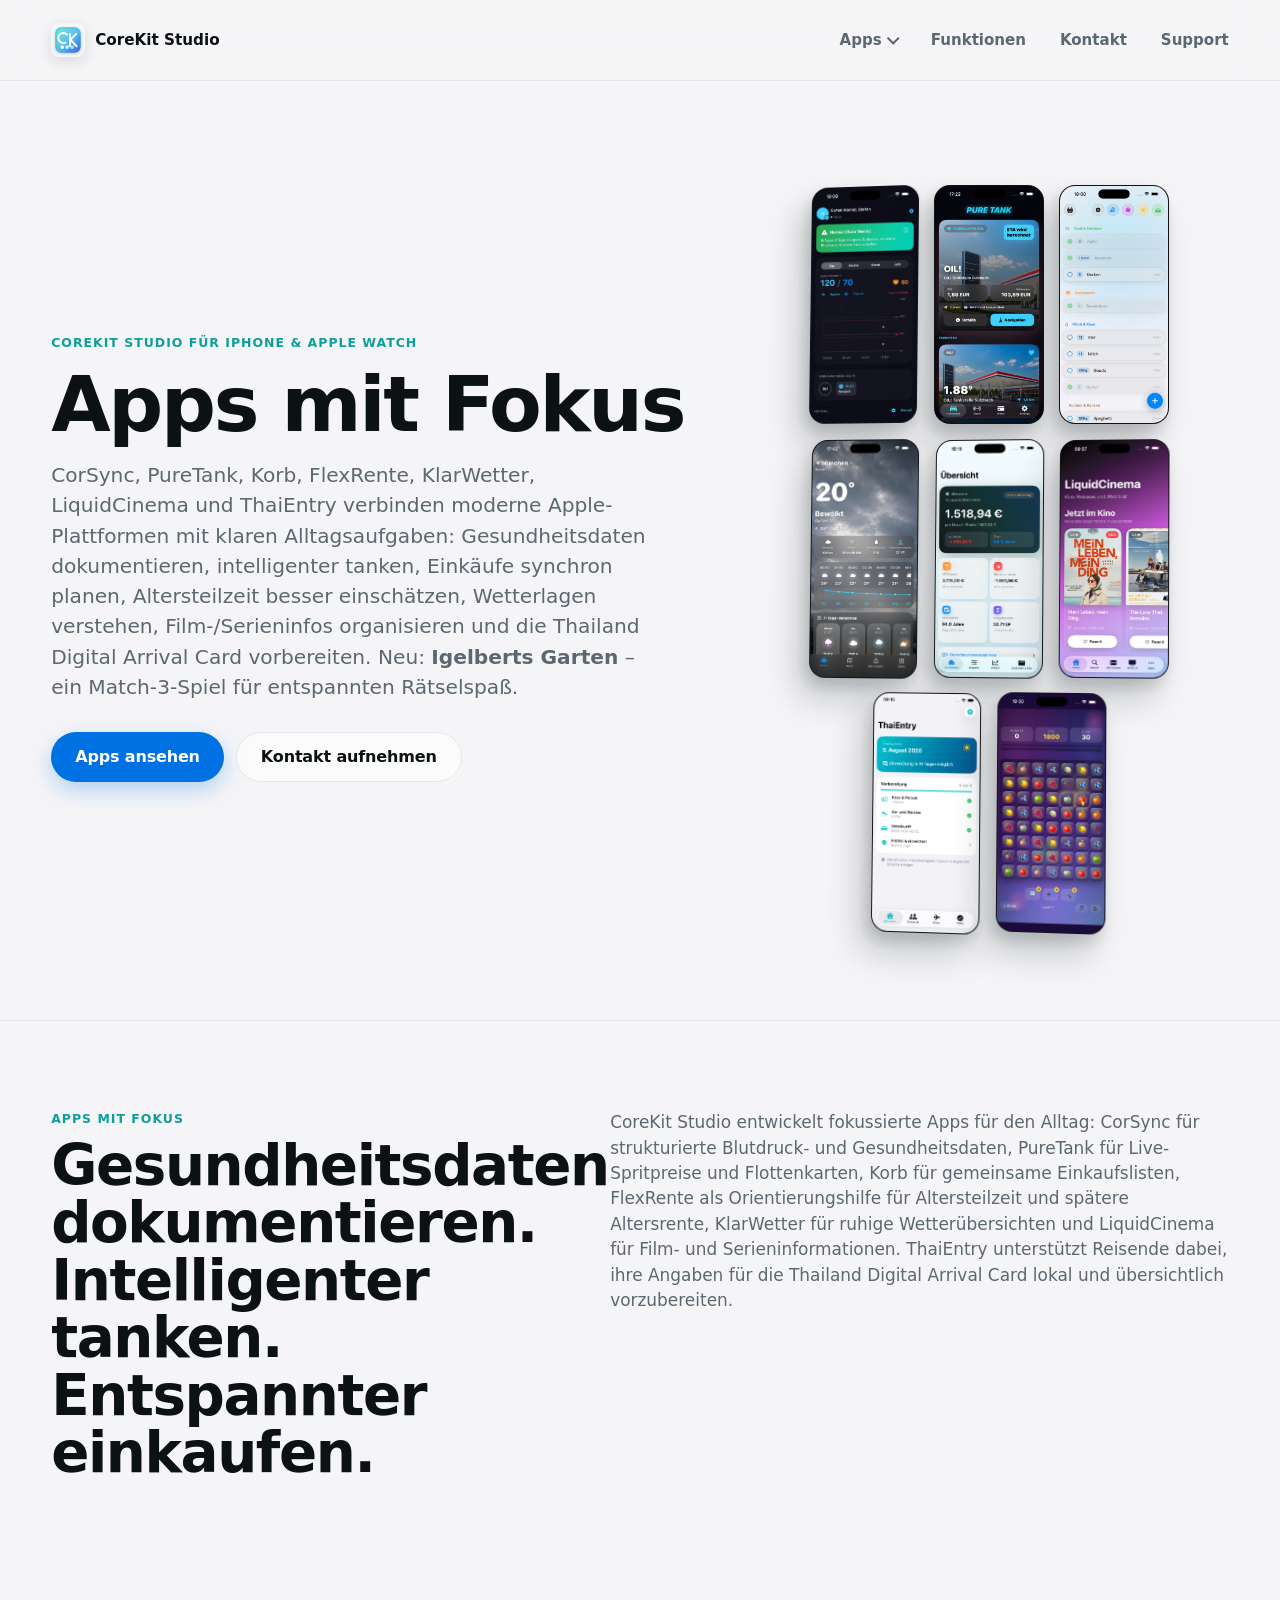
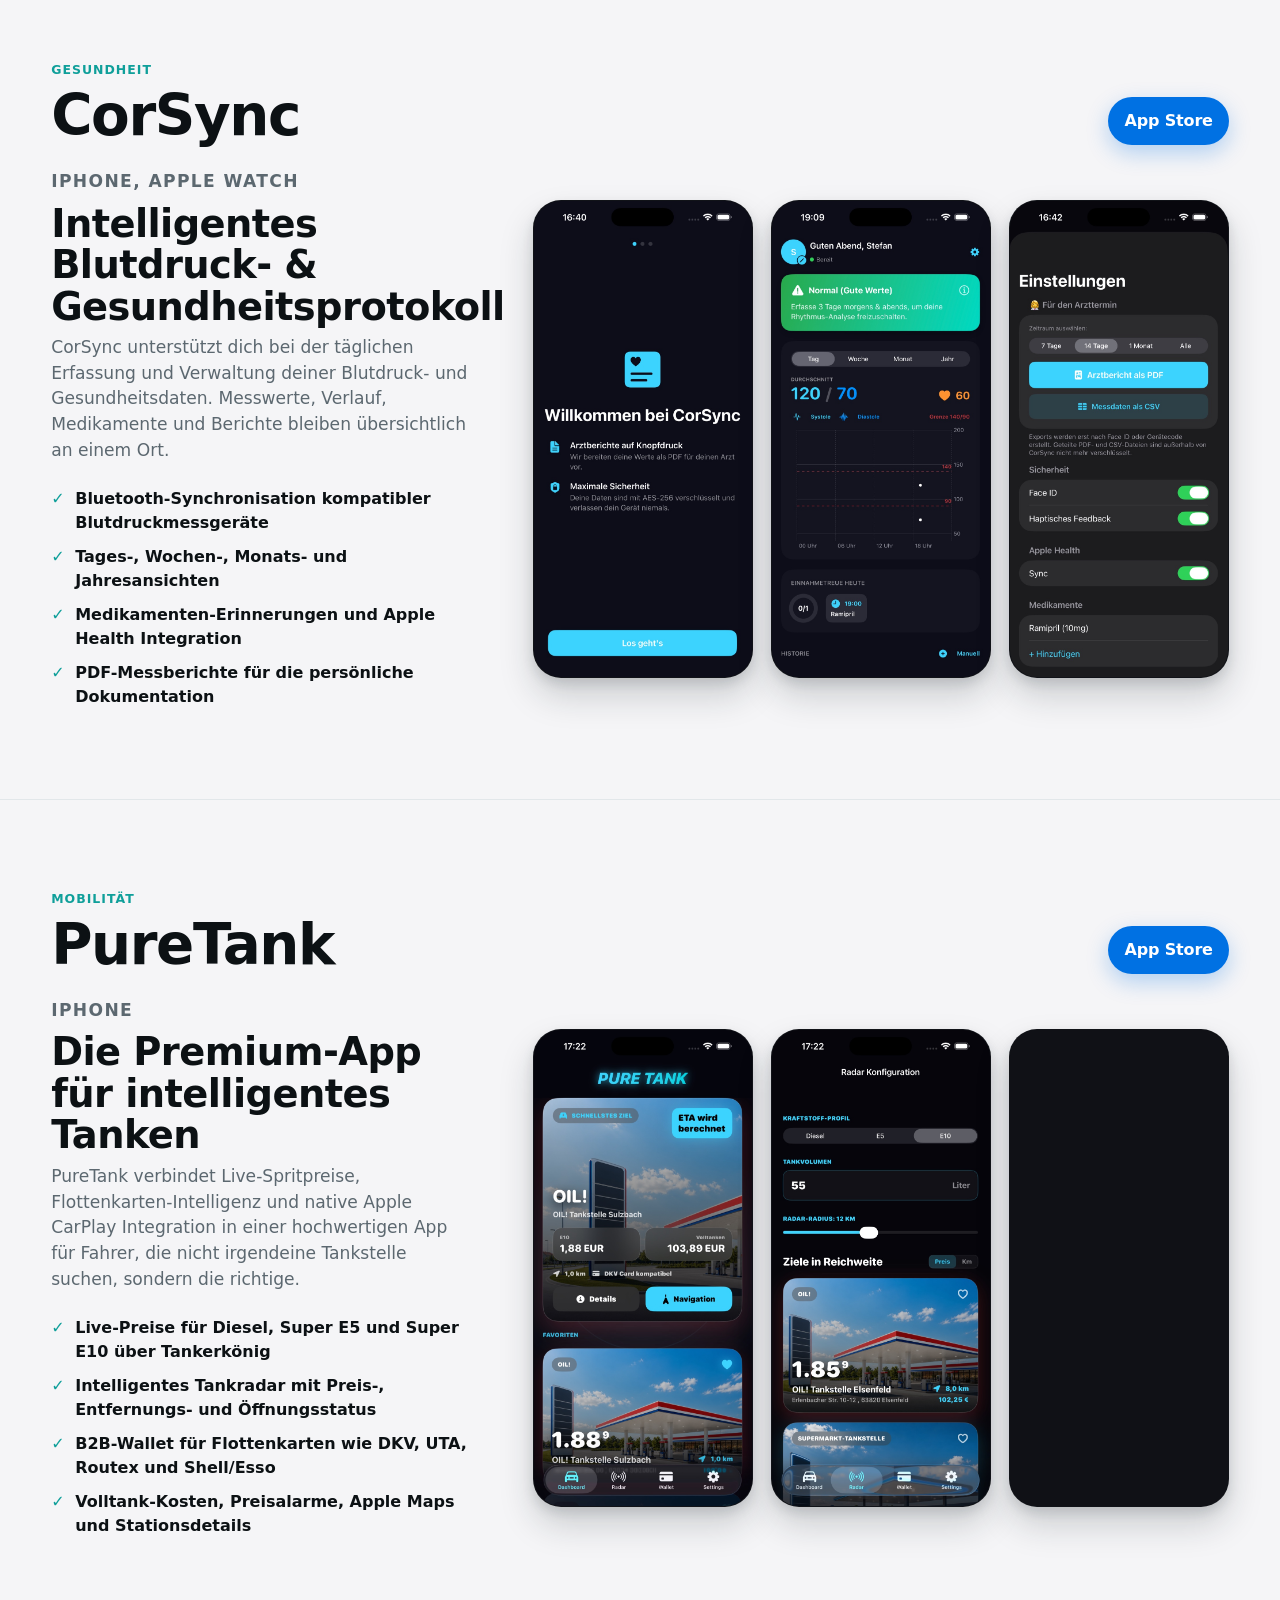
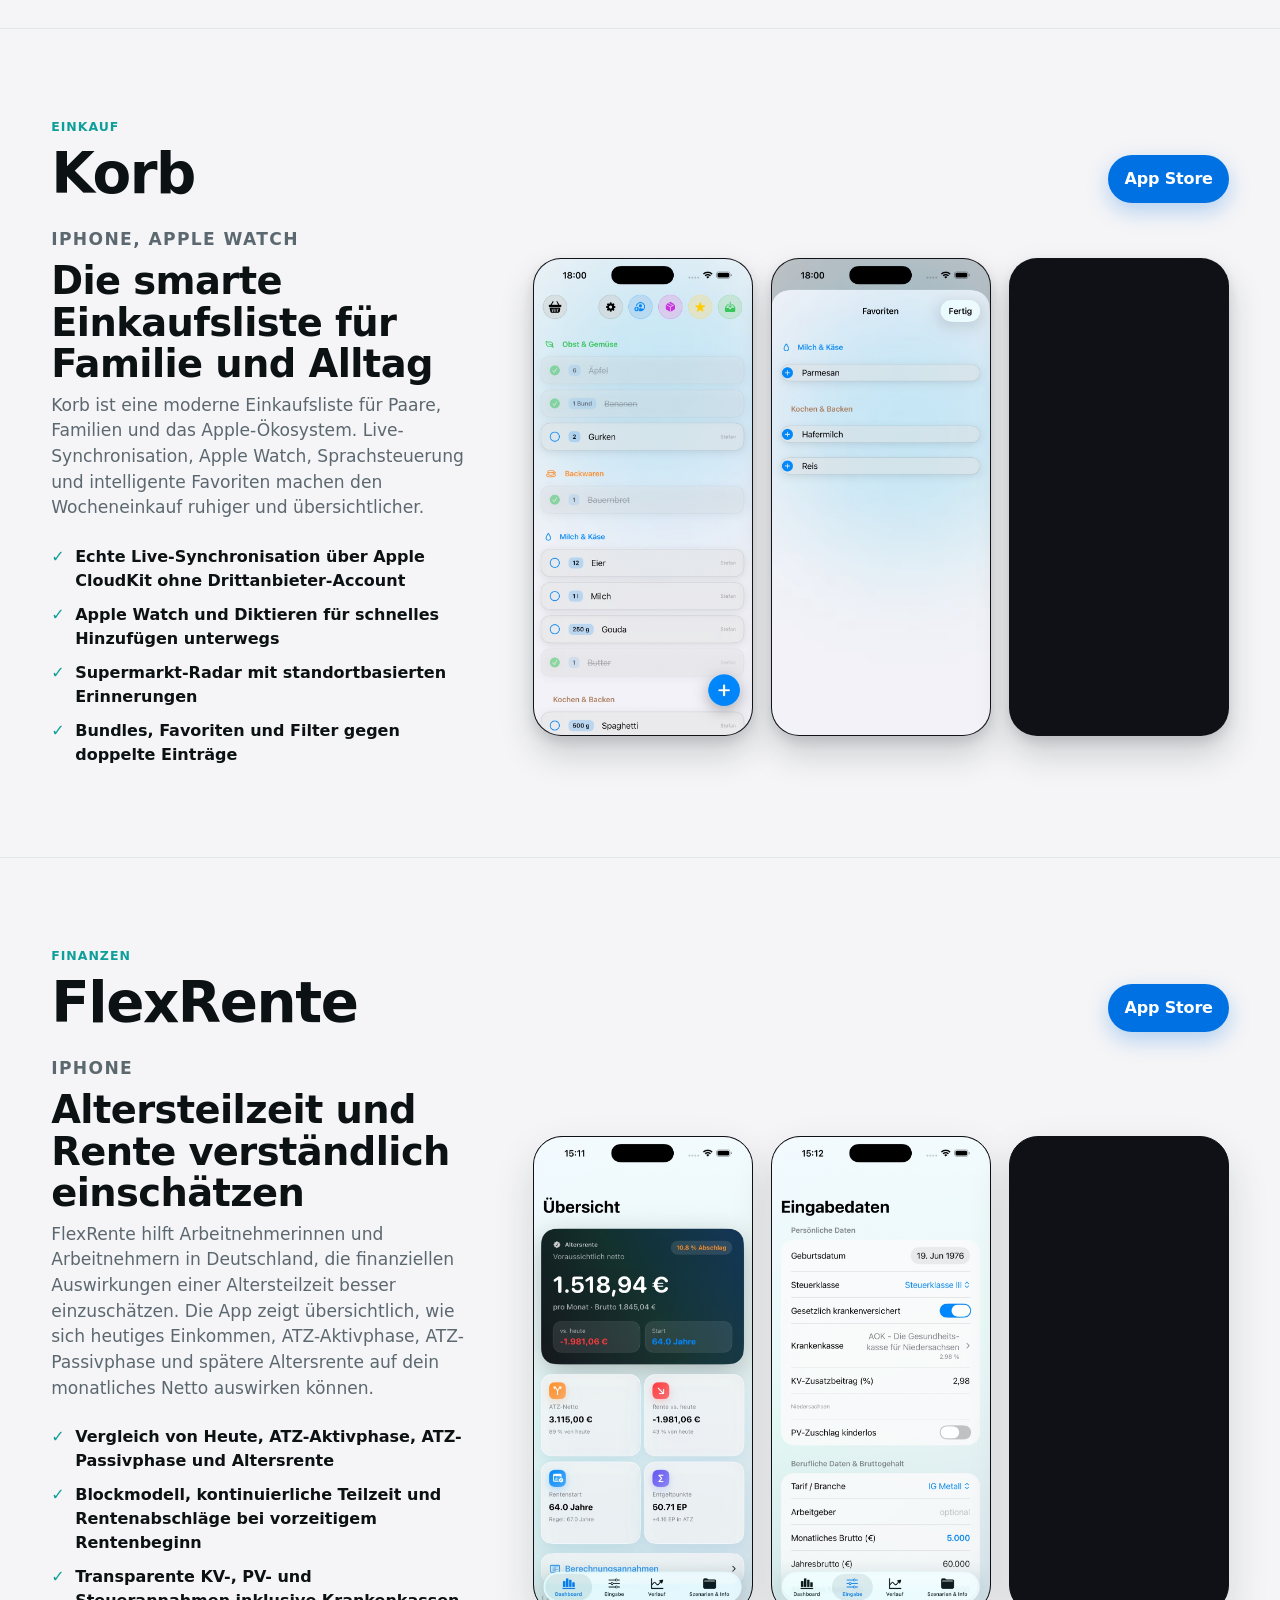
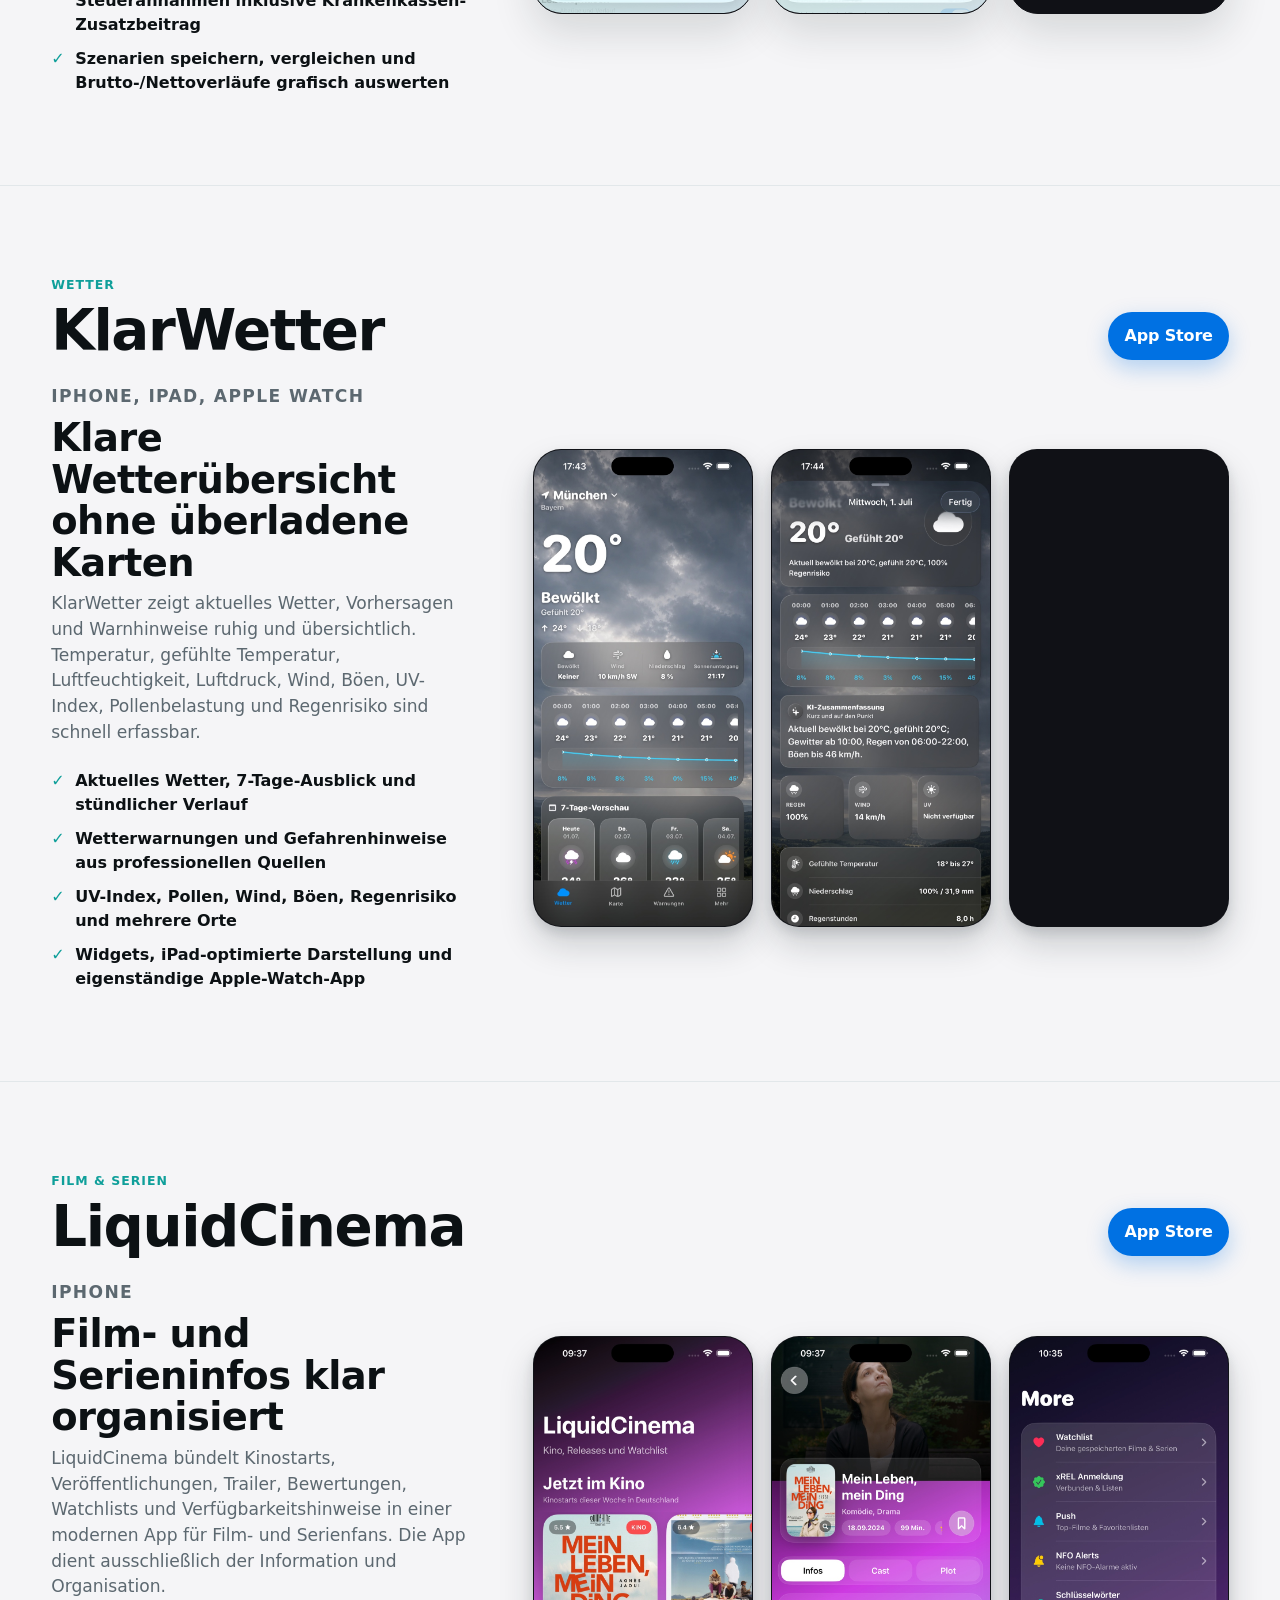
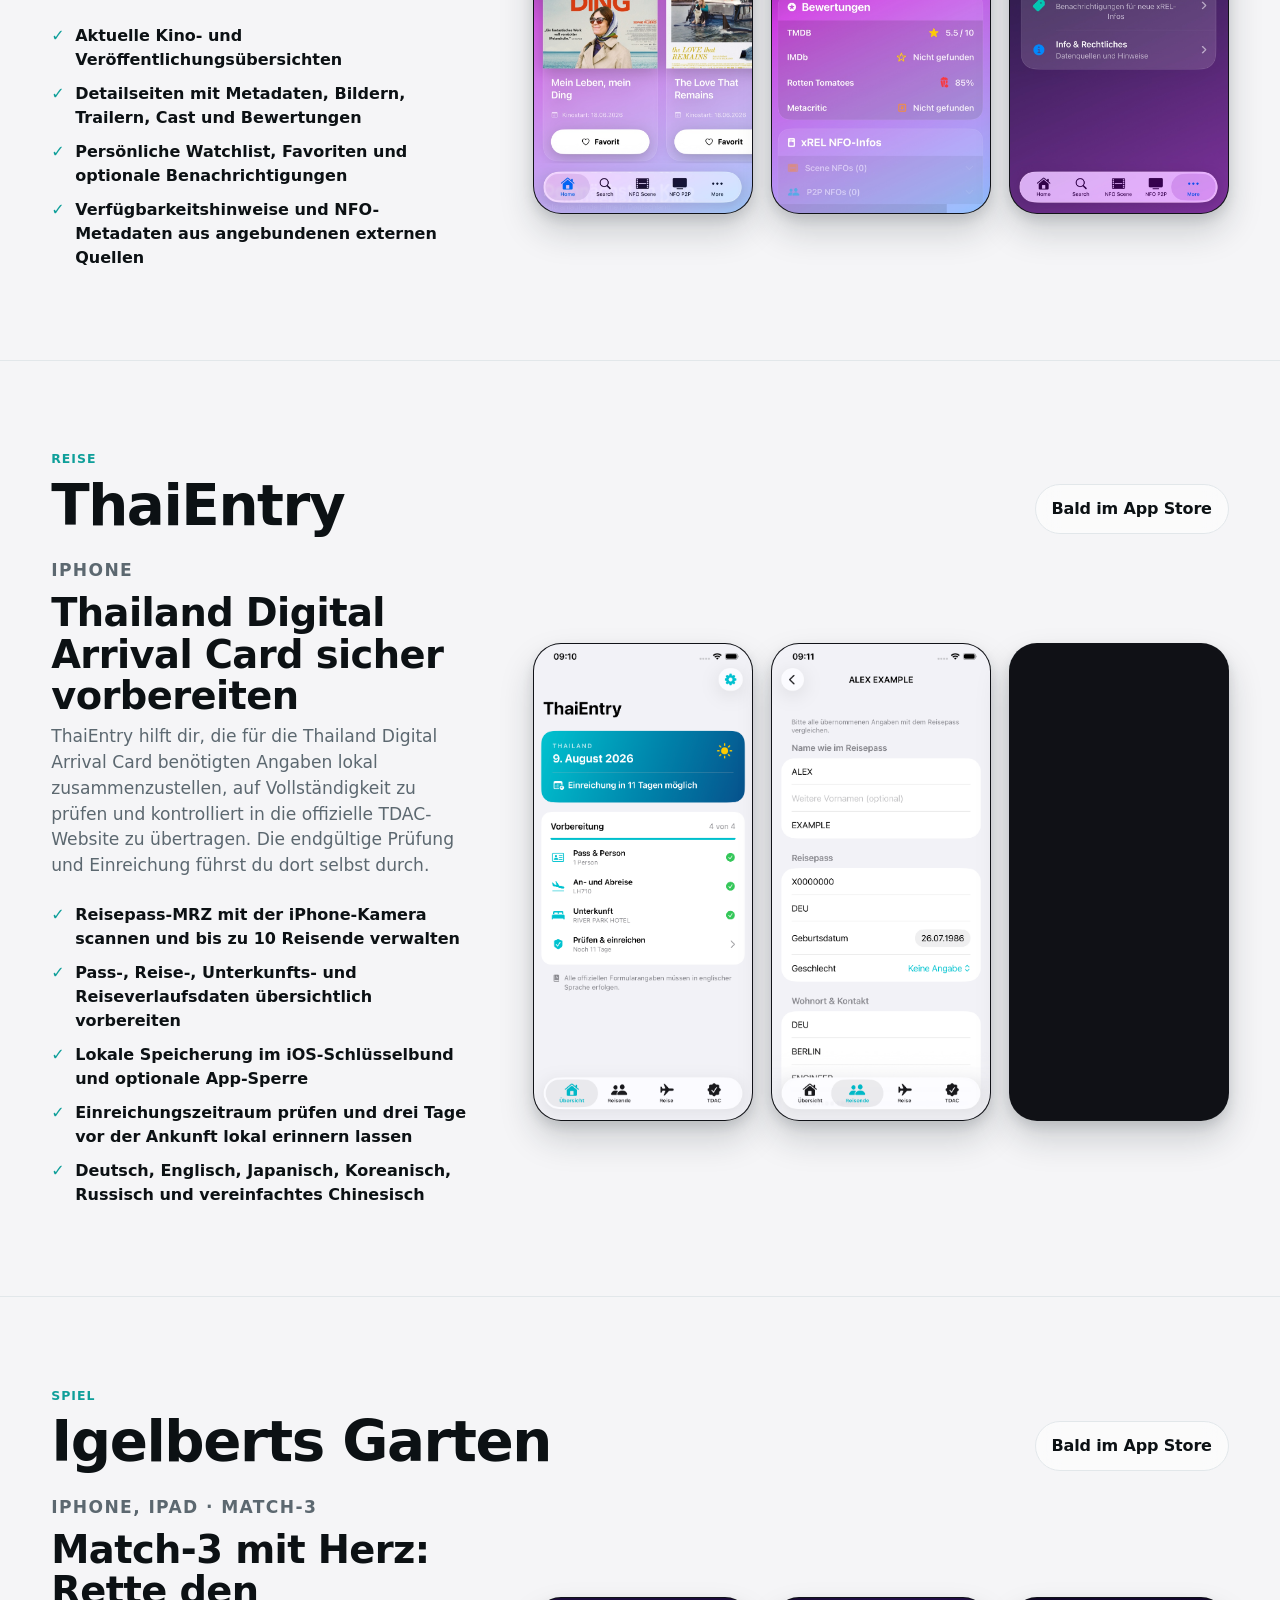
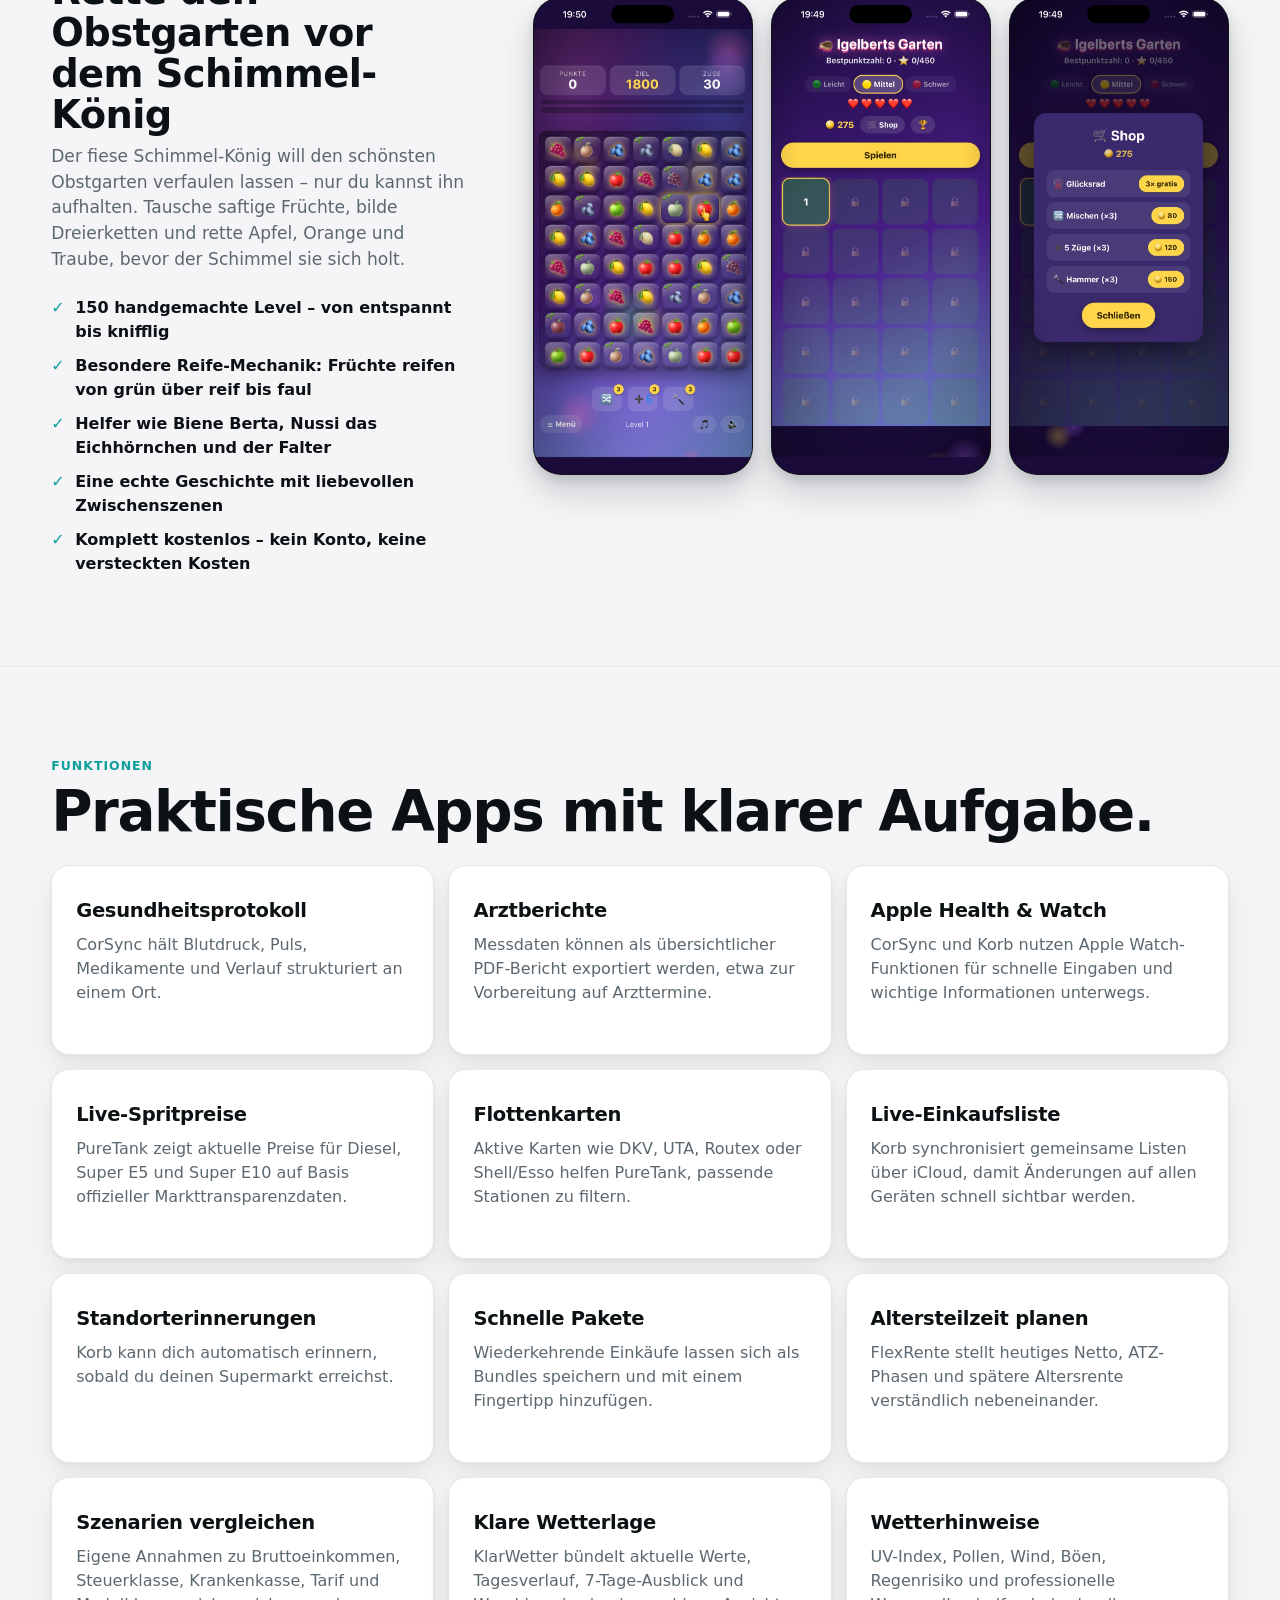
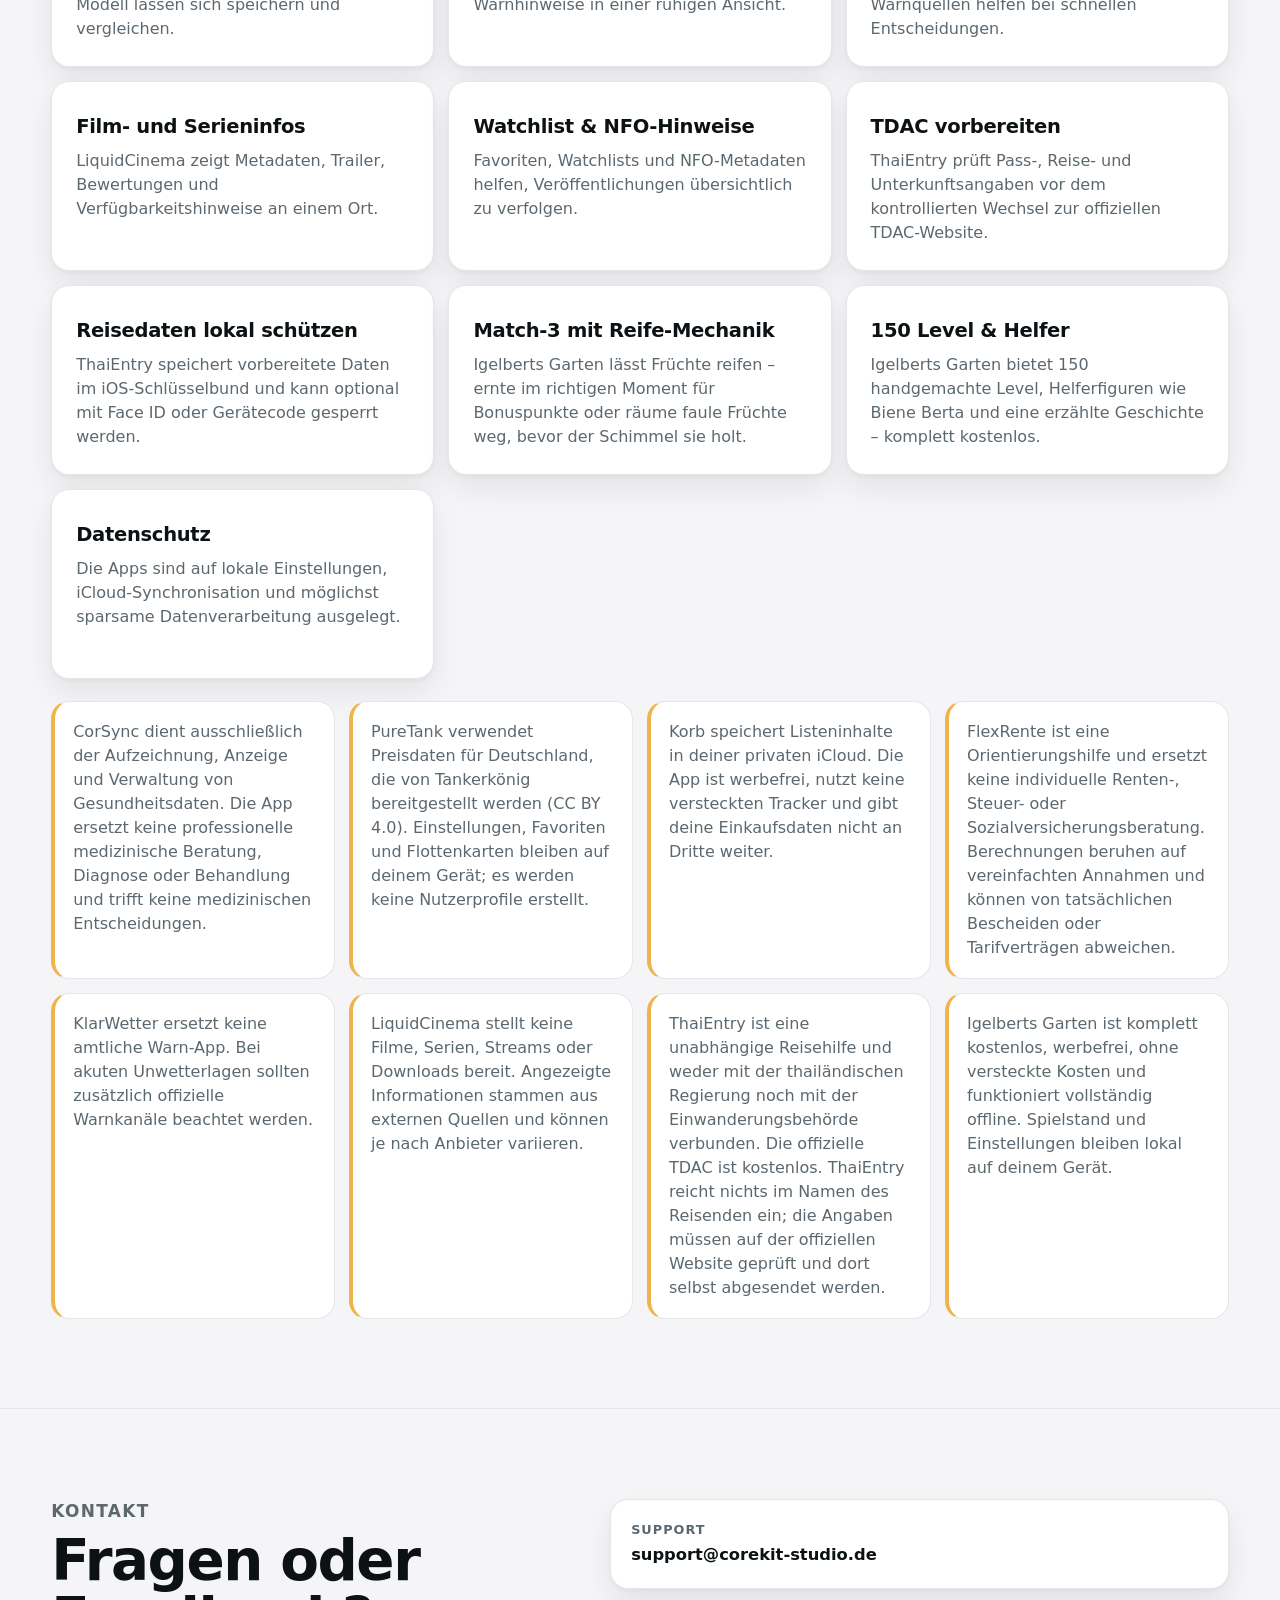
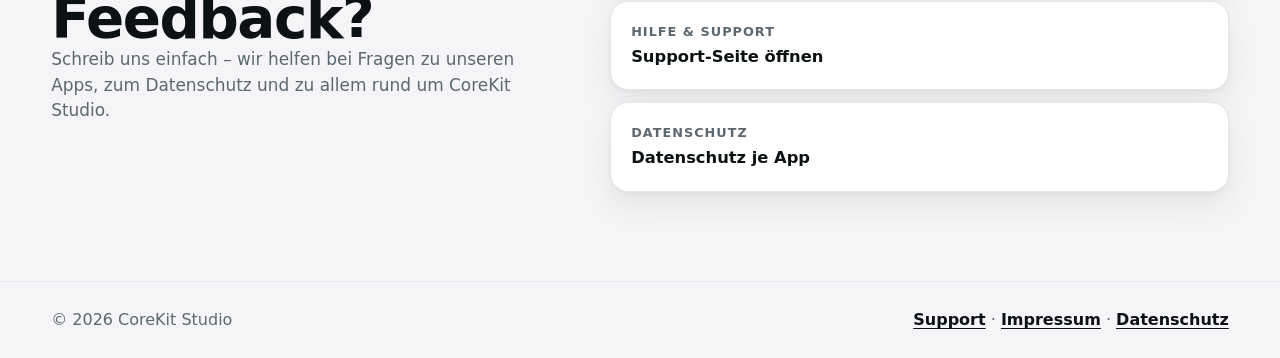
==== commit 9cab4826: "Add ThaiEntry to website" ====
--- a/index.html
+++ b/index.html
@@ -3,7 +3,7 @@
   <head>
     <meta charset="utf-8">
     <meta name="viewport" content="width=device-width, initial-scale=1, viewport-fit=cover">
-    <meta name="description" content="CoreKit Studio entwickelt moderne iOS Apps und Apple Apps: CorSync für Blutdruck und Gesundheit, PureTank für intelligentes Tanken, Korb als smarte Einkaufsliste, FlexRente für Altersteilzeit, KlarWetter für klare Wetterinformationen, LiquidCinema für Film- und Serieninformationen und das Match-3-Spiel Igelberts Garten.">
+    <meta name="description" content="CoreKit Studio entwickelt moderne iOS Apps und Apple Apps: CorSync, PureTank, Korb, FlexRente, KlarWetter, LiquidCinema, ThaiEntry zur sicheren TDAC-Vorbereitung und das Match-3-Spiel Igelberts Garten.">
     <meta name="robots" content="index,follow,max-image-preview:large">
     <meta name="theme-color" content="#f5f5f7" media="(prefers-color-scheme: light)">
     <meta name="theme-color" content="#000000" media="(prefers-color-scheme: dark)">
@@ -11,19 +11,19 @@
     <link rel="canonical" href="https://corekit-studio.de/">
     <link rel="icon" type="image/svg+xml" href="assets/corekit-logo.svg">
     <link rel="apple-touch-icon" sizes="180x180" href="assets/apple-touch-icon.png">
-    <title>CoreKit Studio | iOS Apps für Gesundheit, Wetter, Film & Alltag</title>
+    <title>CoreKit Studio | iOS Apps für Gesundheit, Reise, Wetter & Alltag</title>
 
     <meta property="og:locale" content="de_DE">
     <meta property="og:type" content="website">
     <meta property="og:site_name" content="CoreKit Studio">
     <meta property="og:url" content="https://corekit-studio.de/">
     <meta property="og:title" content="CoreKit Studio | Moderne Apple Apps">
-    <meta property="og:description" content="CorSync, PureTank, Korb, FlexRente, KlarWetter, LiquidCinema und das Match-3-Spiel Igelberts Garten: fokussierte Apps für Gesundheit, Mobilität, Einkauf, finanzielle Orientierung, Wetter, Film-/Serieninfos und Spielspaß auf Apple Plattformen.">
+    <meta property="og:description" content="CorSync, PureTank, Korb, FlexRente, KlarWetter, LiquidCinema, ThaiEntry und Igelberts Garten: fokussierte Apps für Gesundheit, Mobilität, Reise, Alltag und Spielspaß auf Apple Plattformen.">
     <meta property="og:image" content="https://corekit-studio.de/assets/corekit-logo.svg">
     <meta property="og:image:alt" content="CoreKit Studio Logo">
     <meta name="twitter:card" content="summary_large_image">
     <meta name="twitter:title" content="CoreKit Studio | iOS Apps für Alltag und Apple Plattformen">
-    <meta name="twitter:description" content="Apps für Blutdruck, intelligentes Tanken, gemeinsame Einkaufslisten, Altersteilzeit, Wetter und Film-/Serieninfos: CorSync, PureTank, Korb, FlexRente, KlarWetter und LiquidCinema.">
+    <meta name="twitter:description" content="Apps für Blutdruck, Tanken, Einkaufslisten, Altersteilzeit, Wetter, Film-/Serieninfos und die Vorbereitung der Thailand Digital Arrival Card.">
     <meta name="twitter:image" content="https://corekit-studio.de/assets/corekit-logo.svg">
 
     <link rel="stylesheet" href="styles.css?v=20260712-redesign-1">
@@ -59,8 +59,8 @@
             "@type": "WebPage",
             "@id": "https://corekit-studio.de/#webpage",
             "url": "https://corekit-studio.de/",
-            "name": "CoreKit Studio | iOS Apps für Gesundheit, Wetter, Film & Alltag",
-            "description": "CoreKit Studio entwickelt moderne iOS Apps und Apple Apps für Gesundheitsdaten, Mobilität, Einkauf, Altersteilzeit, Wetter und Film-/Serieninformationen.",
+            "name": "CoreKit Studio | iOS Apps für Gesundheit, Reise, Wetter & Alltag",
+            "description": "CoreKit Studio entwickelt moderne iOS Apps und Apple Apps für Gesundheitsdaten, Mobilität, Einkauf, Altersteilzeit, Wetter, Film-/Serieninformationen und Reisevorbereitung.",
             "isPartOf": { "@id": "https://corekit-studio.de/#website" },
             "about": { "@id": "https://corekit-studio.de/#organization" },
             "inLanguage": "de-DE"
@@ -131,6 +131,16 @@
             "description": "LiquidCinema ist eine unabhaengige Informations- und Organisations-App fuer Filme und Serien mit Metadaten, Trailern, Bewertungen, Verfuegbarkeitshinweisen, Watchlist und NFO-Metadaten. Die App stellt keine Streams oder Downloads bereit.",
             "downloadUrl": "https://apps.apple.com/de/app/liquidcinema/id6775229691",
             "image": "https://corekit-studio.de/assets/liquidcinema-home.jpg",
+            "publisher": { "@id": "https://corekit-studio.de/#organization" }
+          },
+          {
+            "@type": "SoftwareApplication",
+            "@id": "https://corekit-studio.de/#thaientry-app",
+            "name": "ThaiEntry",
+            "applicationCategory": "TravelApplication",
+            "operatingSystem": "iOS",
+            "description": "ThaiEntry ist eine unabhängige Reisehilfe zur lokalen Vorbereitung und Vollständigkeitsprüfung der Thailand Digital Arrival Card. Die endgültige Prüfung und Einreichung erfolgt durch den Reisenden auf der offiziellen TDAC-Website.",
+            "image": "https://corekit-studio.de/assets/thaientry-overview.png",
             "publisher": { "@id": "https://corekit-studio.de/#organization" }
           },
           {
@@ -165,6 +175,7 @@
             <a href="#flexrente">FlexRente</a>
             <a href="#klarwetter">KlarWetter</a>
             <a href="#liquidcinema">LiquidCinema</a>
+            <a href="#thaientry">ThaiEntry</a>
             <a href="#igelbert">Igelbert</a>
           </div>
         </details>
@@ -180,8 +191,8 @@
           <p class="eyebrow">CoreKit Studio für iPhone & Apple Watch</p>
           <h1 id="hero-title">Apps mit Fokus</h1>
           <p class="lead">
-            CorSync, PureTank, Korb, FlexRente, KlarWetter und LiquidCinema verbinden moderne Apple-Plattformen mit klaren Alltagsaufgaben:
-            Gesundheitsdaten dokumentieren, intelligenter tanken, Einkäufe synchron planen, Altersteilzeit besser einschätzen, Wetterlagen verstehen und Film-/Serieninfos organisieren.
+            CorSync, PureTank, Korb, FlexRente, KlarWetter, LiquidCinema und ThaiEntry verbinden moderne Apple-Plattformen mit klaren Alltagsaufgaben:
+            Gesundheitsdaten dokumentieren, intelligenter tanken, Einkäufe synchron planen, Altersteilzeit besser einschätzen, Wetterlagen verstehen, Film-/Serieninfos organisieren und die Thailand Digital Arrival Card vorbereiten.
             Neu: <strong>Igelberts Garten</strong> – ein Match-3-Spiel für entspannten Rätselspaß.
           </p>
           <div class="hero-actions">
@@ -196,6 +207,7 @@
           <img class="phone-shot" src="assets/klarwetter-dashboard.jpg" alt="KlarWetter Dashboard mit aktuellem Wetter und Warnhinweisen">
           <img class="phone-shot" src="assets/flexrente-dashboard.jpg" alt="FlexRente Übersicht mit Netto-Vergleich der Lebensphasen">
           <img class="phone-shot" src="assets/liquidcinema-home.jpg" alt="LiquidCinema Startseite mit aktuellen Kinostarts">
+          <img class="phone-shot" src="assets/thaientry-overview.png" alt="ThaiEntry Übersicht zur Vorbereitung der Thailand Digital Arrival Card">
           <img class="phone-shot" src="assets/igelbert-garten.jpg" alt="Igelberts Garten Spielfeld mit Früchten zum Kombinieren">
         </div>
         <!-- Neue App? Einfach ein weiteres <img class="phone-shot"> hier ergänzen. -->
@@ -210,7 +222,8 @@
           CoreKit Studio entwickelt fokussierte Apps für den Alltag: CorSync für strukturierte Blutdruck-
           und Gesundheitsdaten, PureTank für Live-Spritpreise und Flottenkarten, Korb für gemeinsame Einkaufslisten,
           FlexRente als Orientierungshilfe für Altersteilzeit und spätere Altersrente, KlarWetter für ruhige Wetterübersichten
-          und LiquidCinema für Film- und Serieninformationen.
+          und LiquidCinema für Film- und Serieninformationen. ThaiEntry unterstützt Reisende dabei, ihre Angaben für die
+          Thailand Digital Arrival Card lokal und übersichtlich vorzubereiten.
         </p>
       </section>
 
@@ -412,6 +425,40 @@
         </div>
       </section>
 
+      <section class="section app-detail" id="thaientry" aria-labelledby="thaientry-title">
+        <div class="section-heading">
+          <div>
+            <p class="section-kicker">Reise</p>
+            <h2 id="thaientry-title">ThaiEntry</h2>
+          </div>
+          <span class="button secondary compact disabled-button">Bald im App Store</span>
+        </div>
+
+        <div class="product-layout">
+          <div class="product-copy">
+            <p class="app-platform">iPhone</p>
+            <h3>Thailand Digital Arrival Card sicher vorbereiten</h3>
+            <p>
+              ThaiEntry hilft dir, die für die Thailand Digital Arrival Card benötigten Angaben lokal zusammenzustellen,
+              auf Vollständigkeit zu prüfen und kontrolliert in die offizielle TDAC-Website zu übertragen.
+              Die endgültige Prüfung und Einreichung führst du dort selbst durch.
+            </p>
+            <ul class="quick-list" aria-label="ThaiEntry Kurzfunktionen">
+              <li>Reisepass-MRZ mit der iPhone-Kamera scannen und bis zu 10 Reisende verwalten</li>
+              <li>Pass-, Reise-, Unterkunfts- und Reiseverlaufsdaten übersichtlich vorbereiten</li>
+              <li>Lokale Speicherung im iOS-Schlüsselbund und optionale App-Sperre</li>
+              <li>Einreichungszeitraum prüfen und drei Tage vor der Ankunft lokal erinnern lassen</li>
+              <li>Deutsch, Englisch, Japanisch, Koreanisch, Russisch und vereinfachtes Chinesisch</li>
+            </ul>
+          </div>
+          <div class="media-strip" aria-label="ThaiEntry Screenshots">
+            <img loading="lazy" decoding="async" src="assets/thaientry-overview.png" alt="ThaiEntry Übersicht mit vorbereitetem TDAC-Reiseablauf">
+            <img loading="lazy" decoding="async" src="assets/thaientry-travelers.png" alt="ThaiEntry Reisendenansicht mit Pass- und Personendaten">
+            <img loading="lazy" decoding="async" src="assets/thaientry-tdac.png" alt="ThaiEntry Prüfung vor dem Öffnen der offiziellen TDAC-Website">
+          </div>
+        </div>
+      </section>
+
       <section class="section app-detail" id="igelbert" aria-labelledby="igelbert-title">
         <div class="section-heading">
           <div>
@@ -511,6 +558,14 @@
             <p>Favoriten, Watchlists und NFO-Metadaten helfen, Veröffentlichungen übersichtlich zu verfolgen.</p>
           </article>
           <article>
+            <h3>TDAC vorbereiten</h3>
+            <p>ThaiEntry prüft Pass-, Reise- und Unterkunftsangaben vor dem kontrollierten Wechsel zur offiziellen TDAC-Website.</p>
+          </article>
+          <article>
+            <h3>Reisedaten lokal schützen</h3>
+            <p>ThaiEntry speichert vorbereitete Daten im iOS-Schlüsselbund und kann optional mit Face ID oder Gerätecode gesperrt werden.</p>
+          </article>
+          <article>
             <h3>Match-3 mit Reife-Mechanik</h3>
             <p>Igelberts Garten lässt Früchte reifen – ernte im richtigen Moment für Bonuspunkte oder räume faule Früchte weg, bevor der Schimmel sie holt.</p>
           </article>
@@ -548,6 +603,11 @@
           <p class="medical-note">
             LiquidCinema stellt keine Filme, Serien, Streams oder Downloads bereit. Angezeigte Informationen stammen aus externen Quellen
             und können je nach Anbieter variieren.
+          </p>
+          <p class="medical-note">
+            ThaiEntry ist eine unabhängige Reisehilfe und weder mit der thailändischen Regierung noch mit der Einwanderungsbehörde verbunden.
+            Die offizielle TDAC ist kostenlos. ThaiEntry reicht nichts im Namen des Reisenden ein; die Angaben müssen auf der offiziellen
+            Website geprüft und dort selbst abgesendet werden.
           </p>
           <p class="medical-note">
             Igelberts Garten ist komplett kostenlos, werbefrei, ohne versteckte Kosten und funktioniert vollständig offline. Spielstand und Einstellungen bleiben lokal auf deinem Gerät.
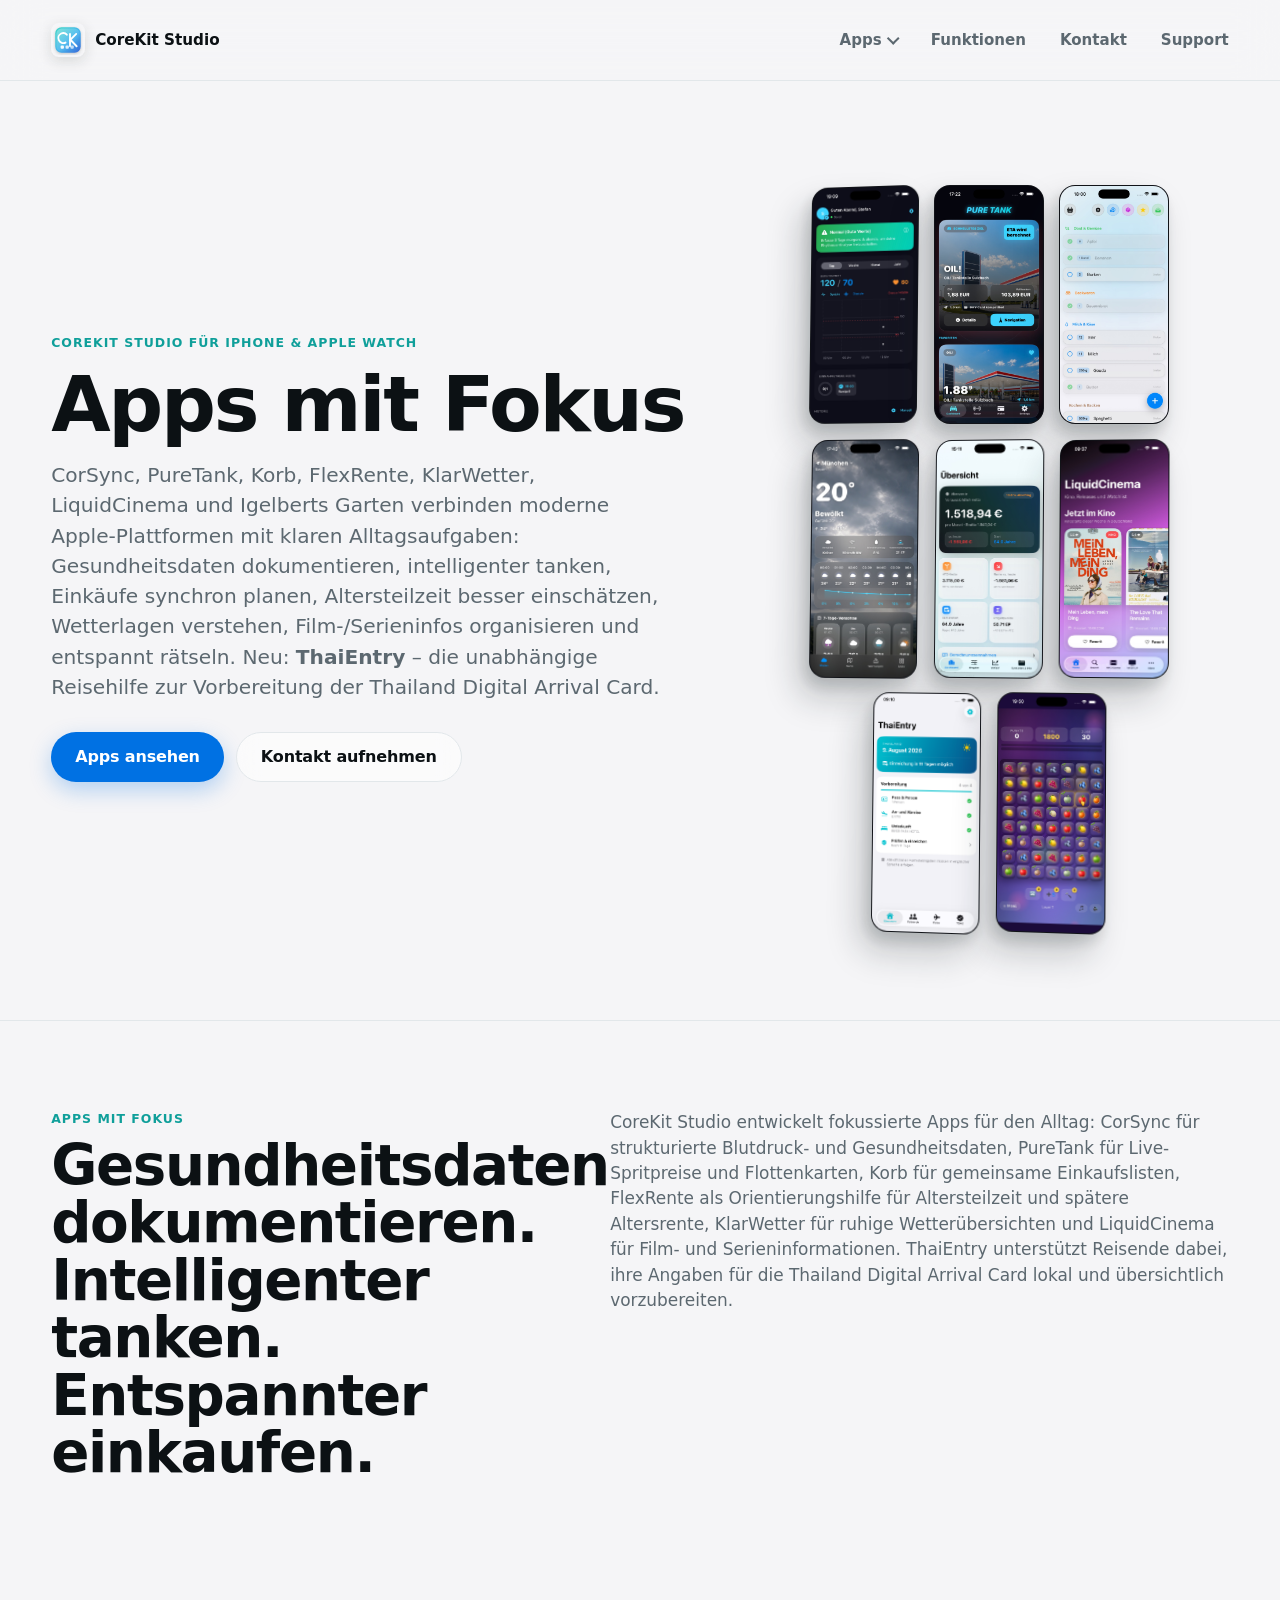
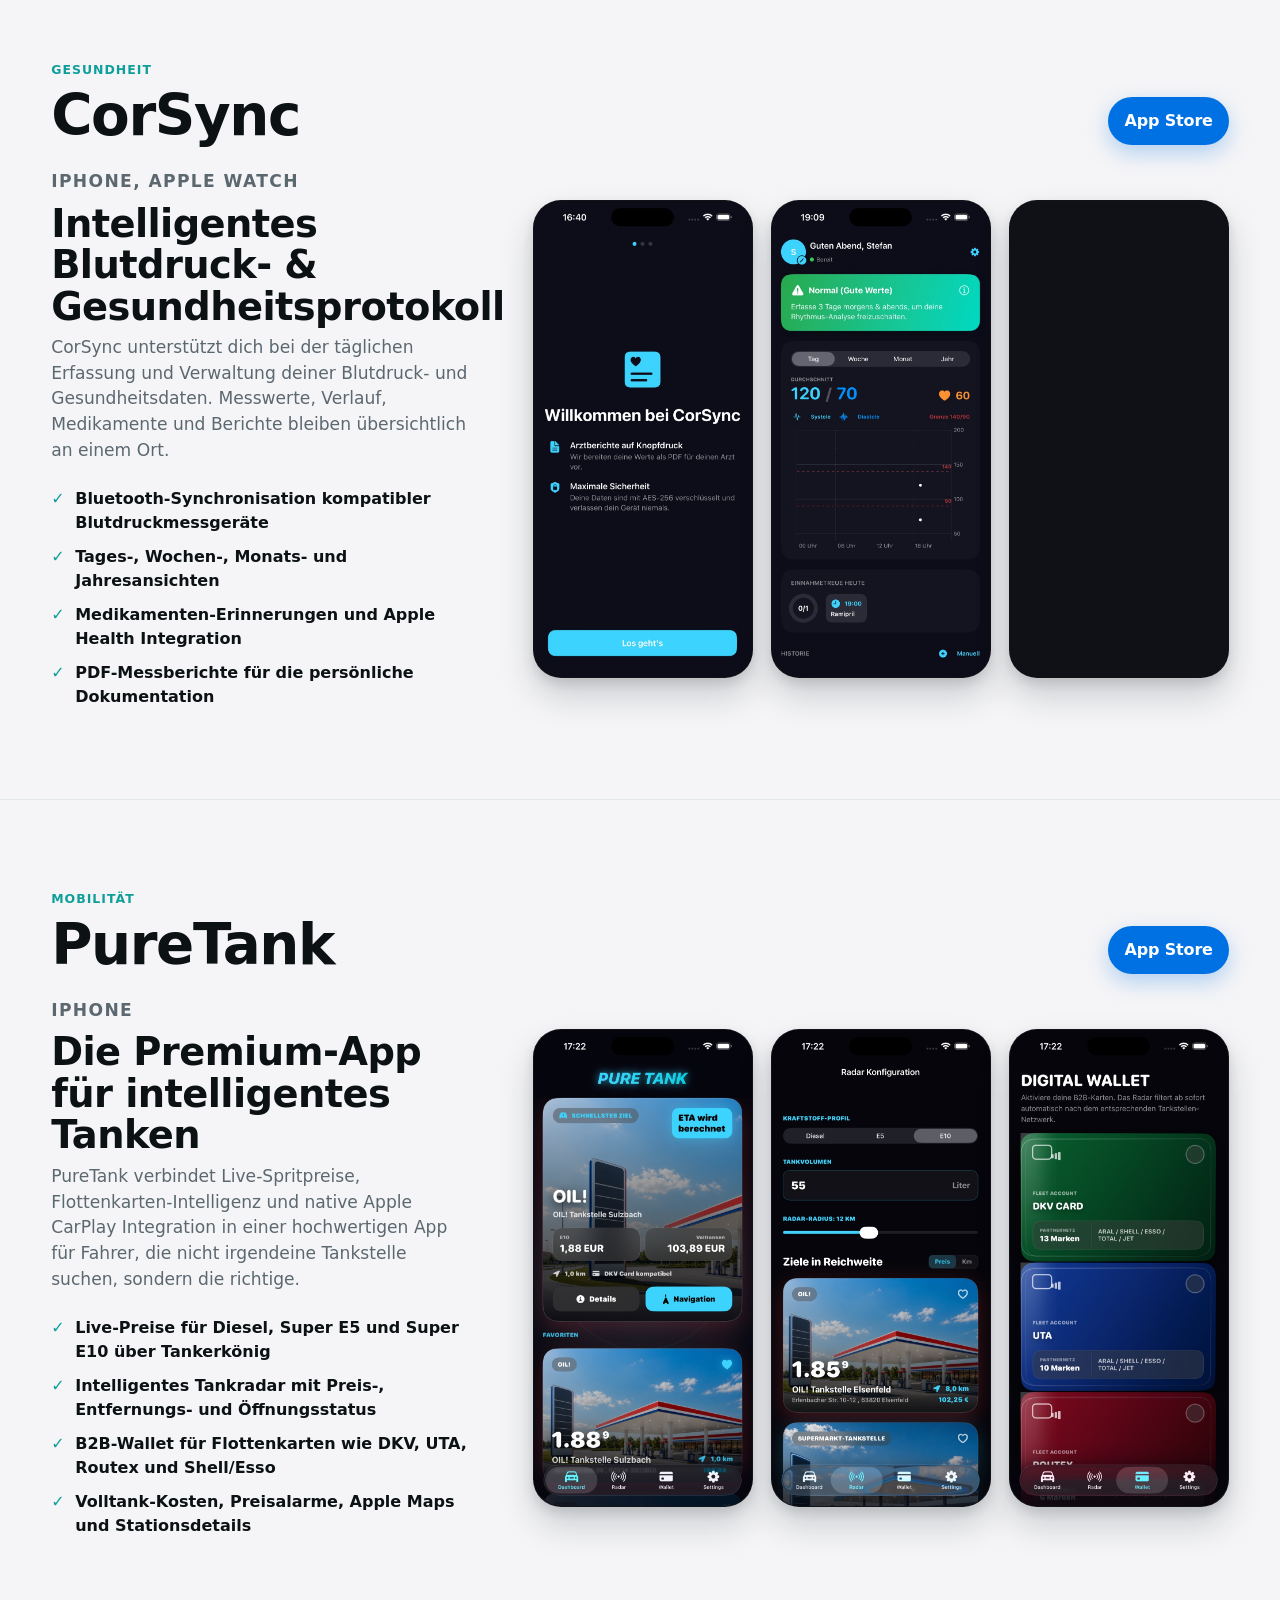
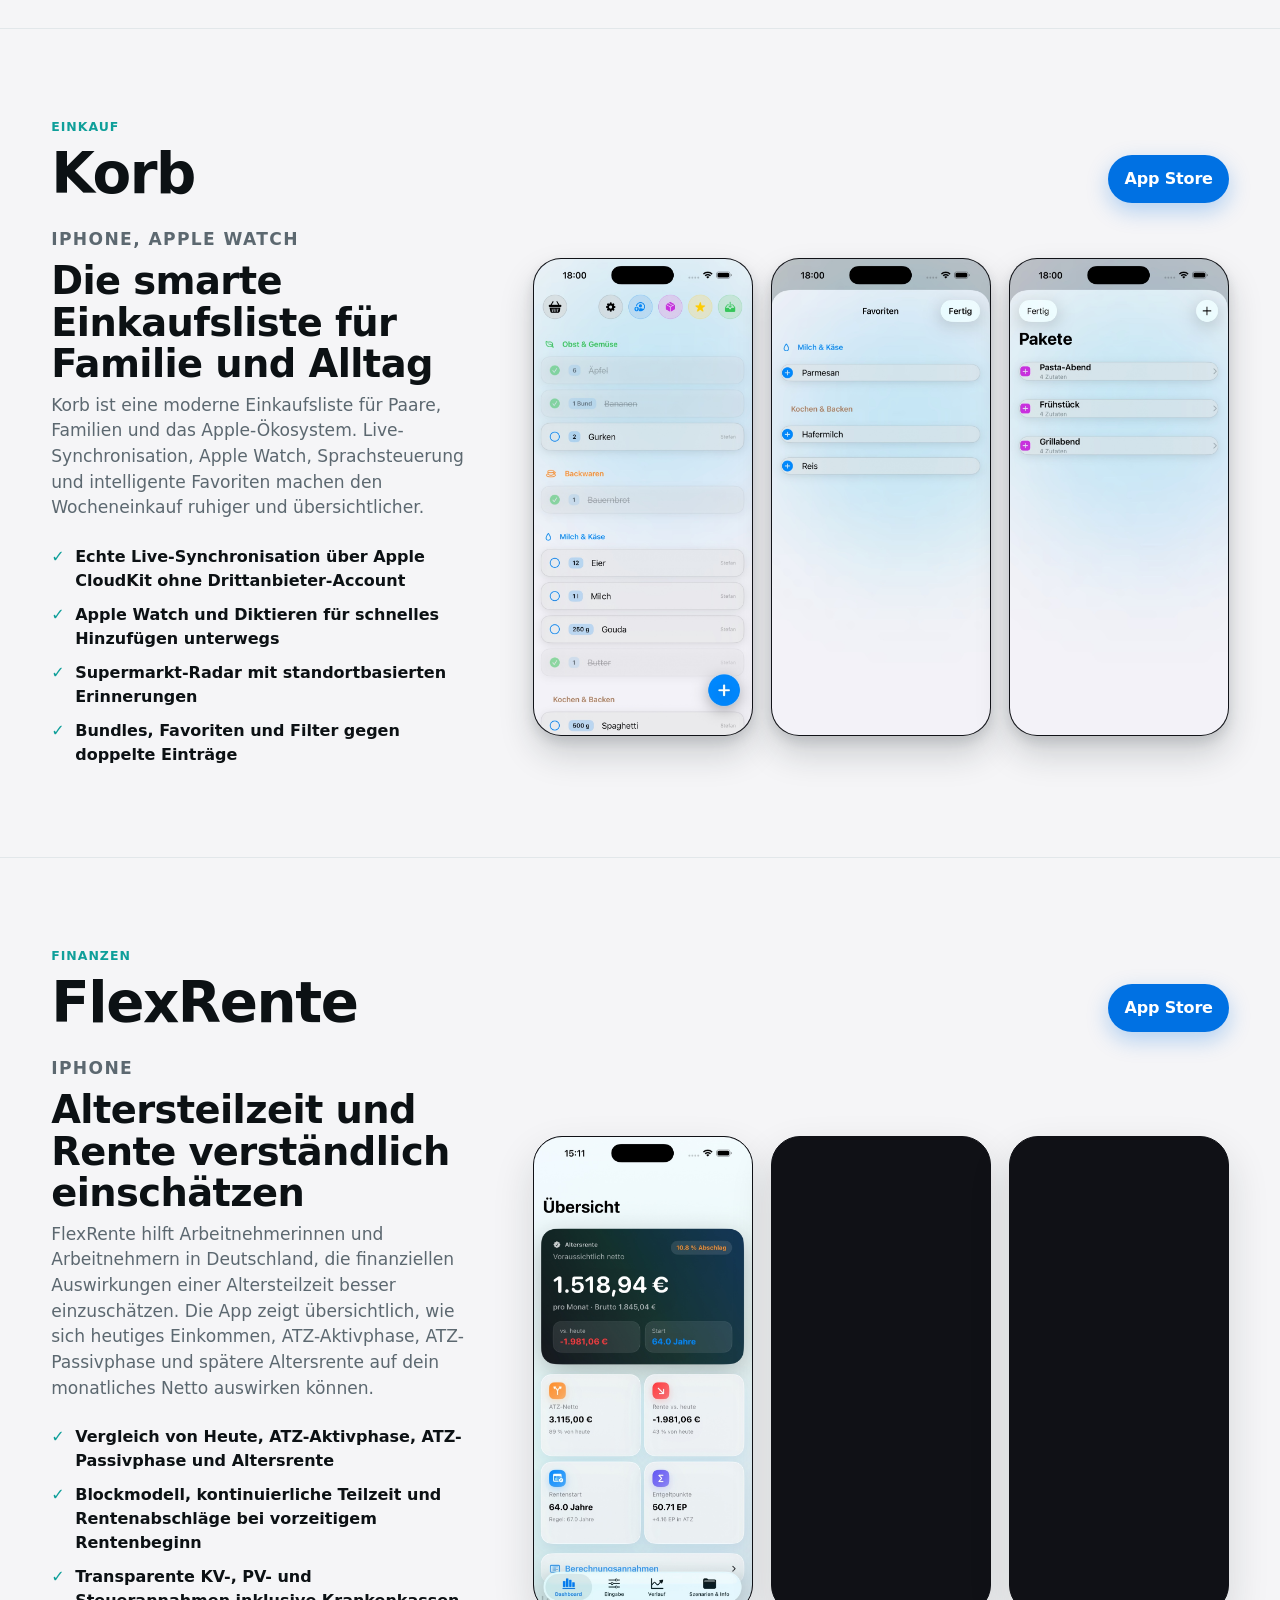
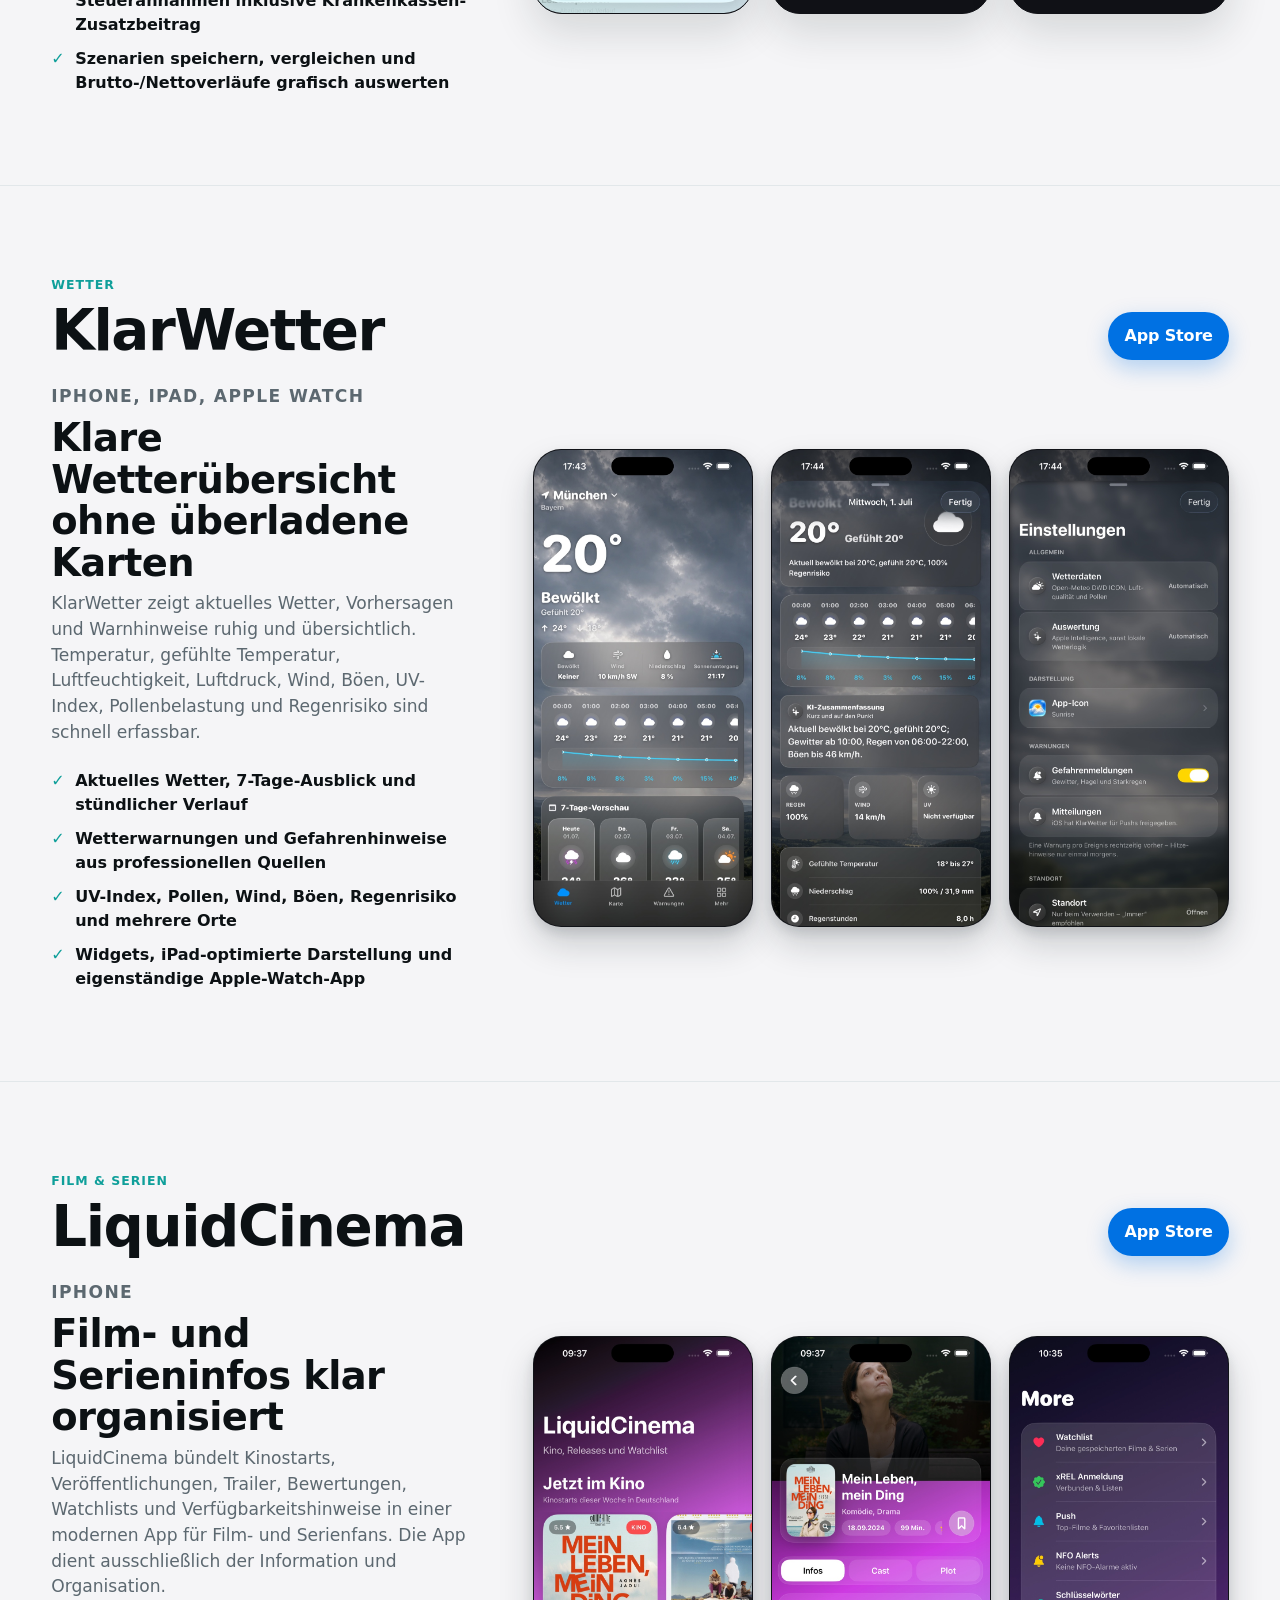
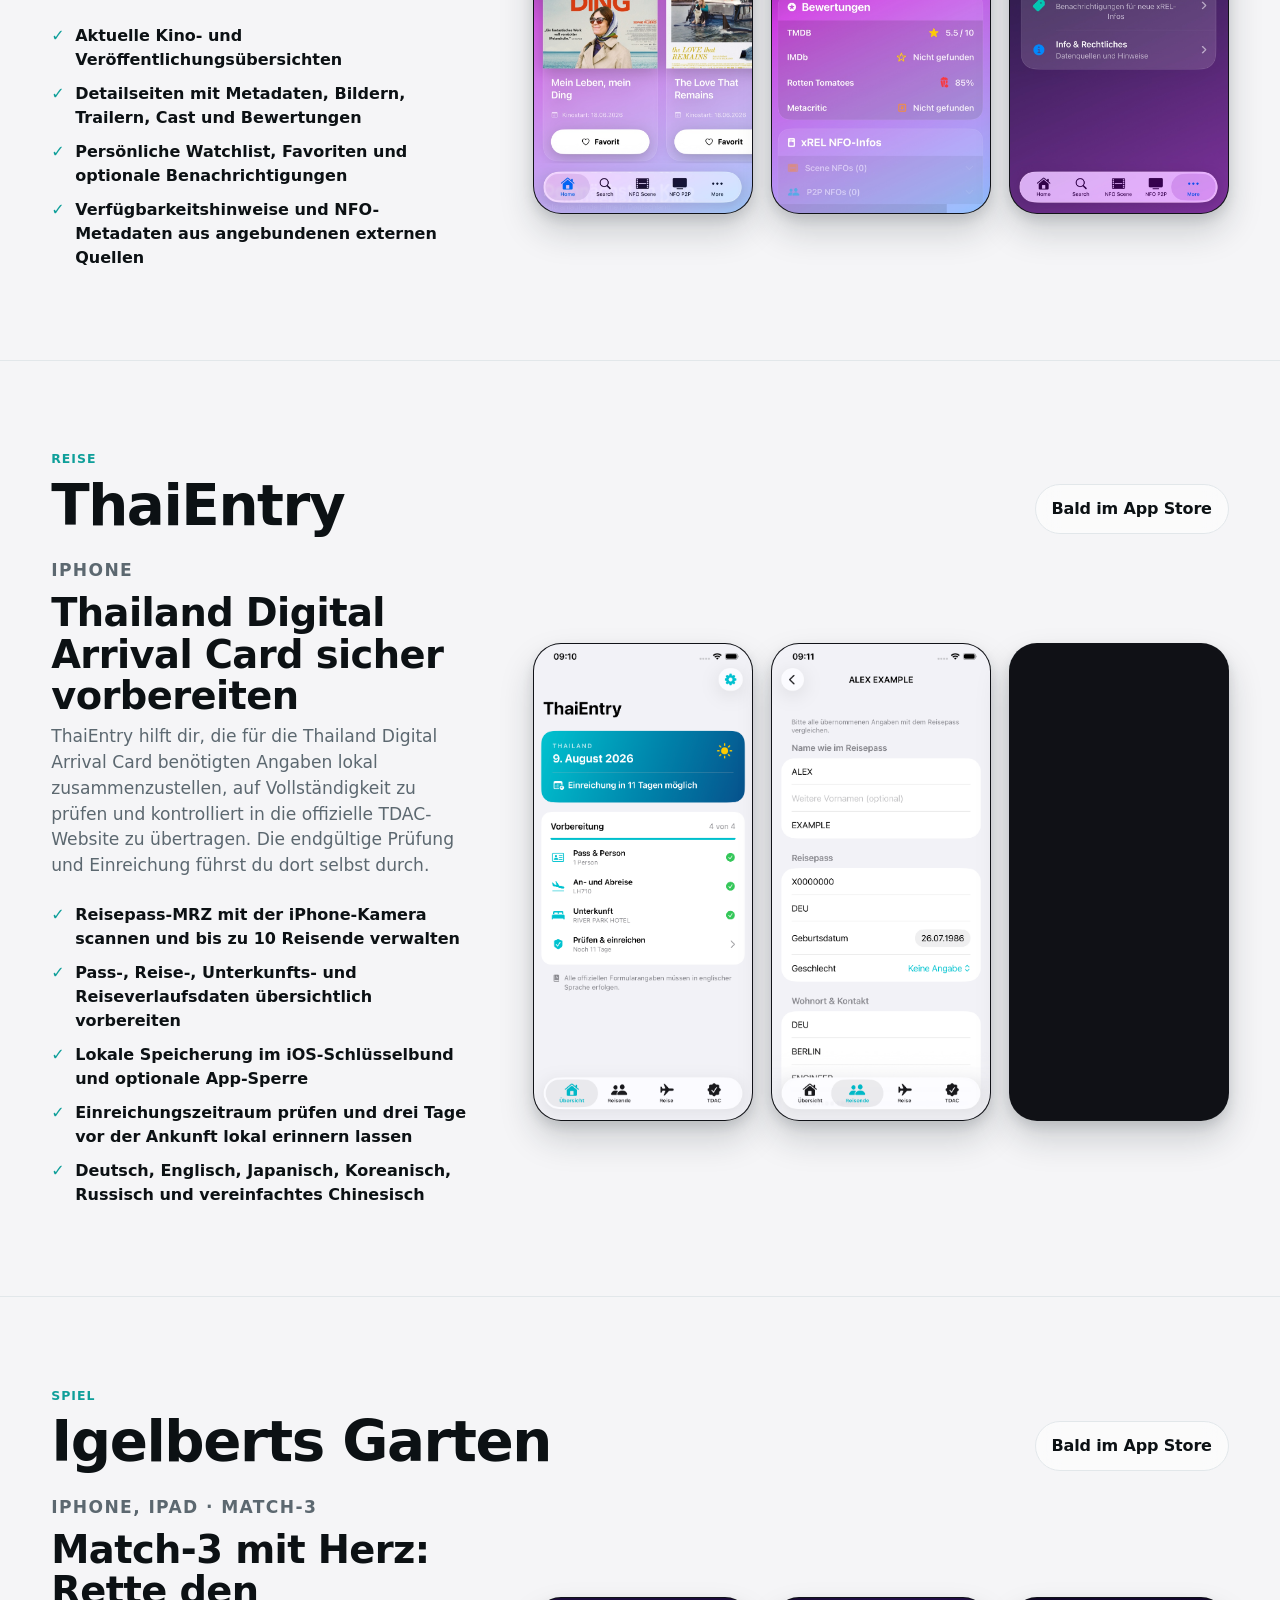
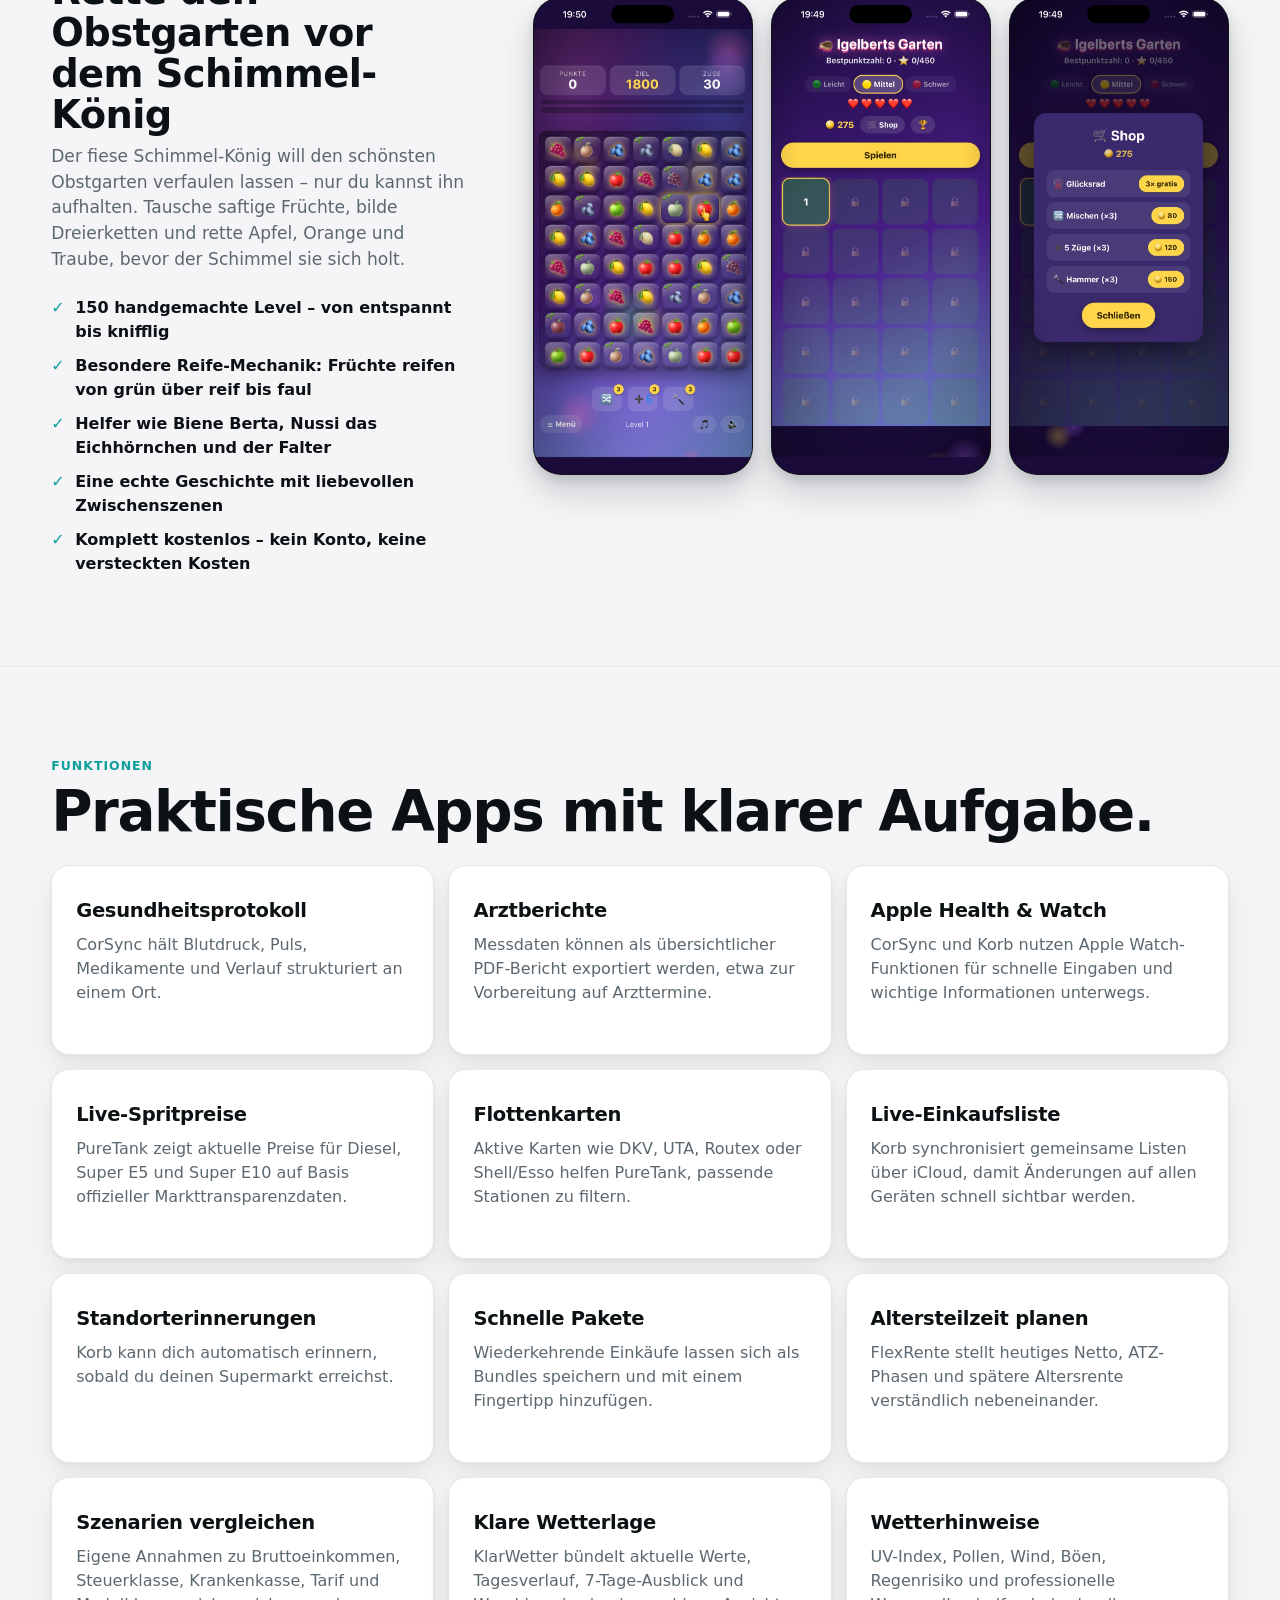
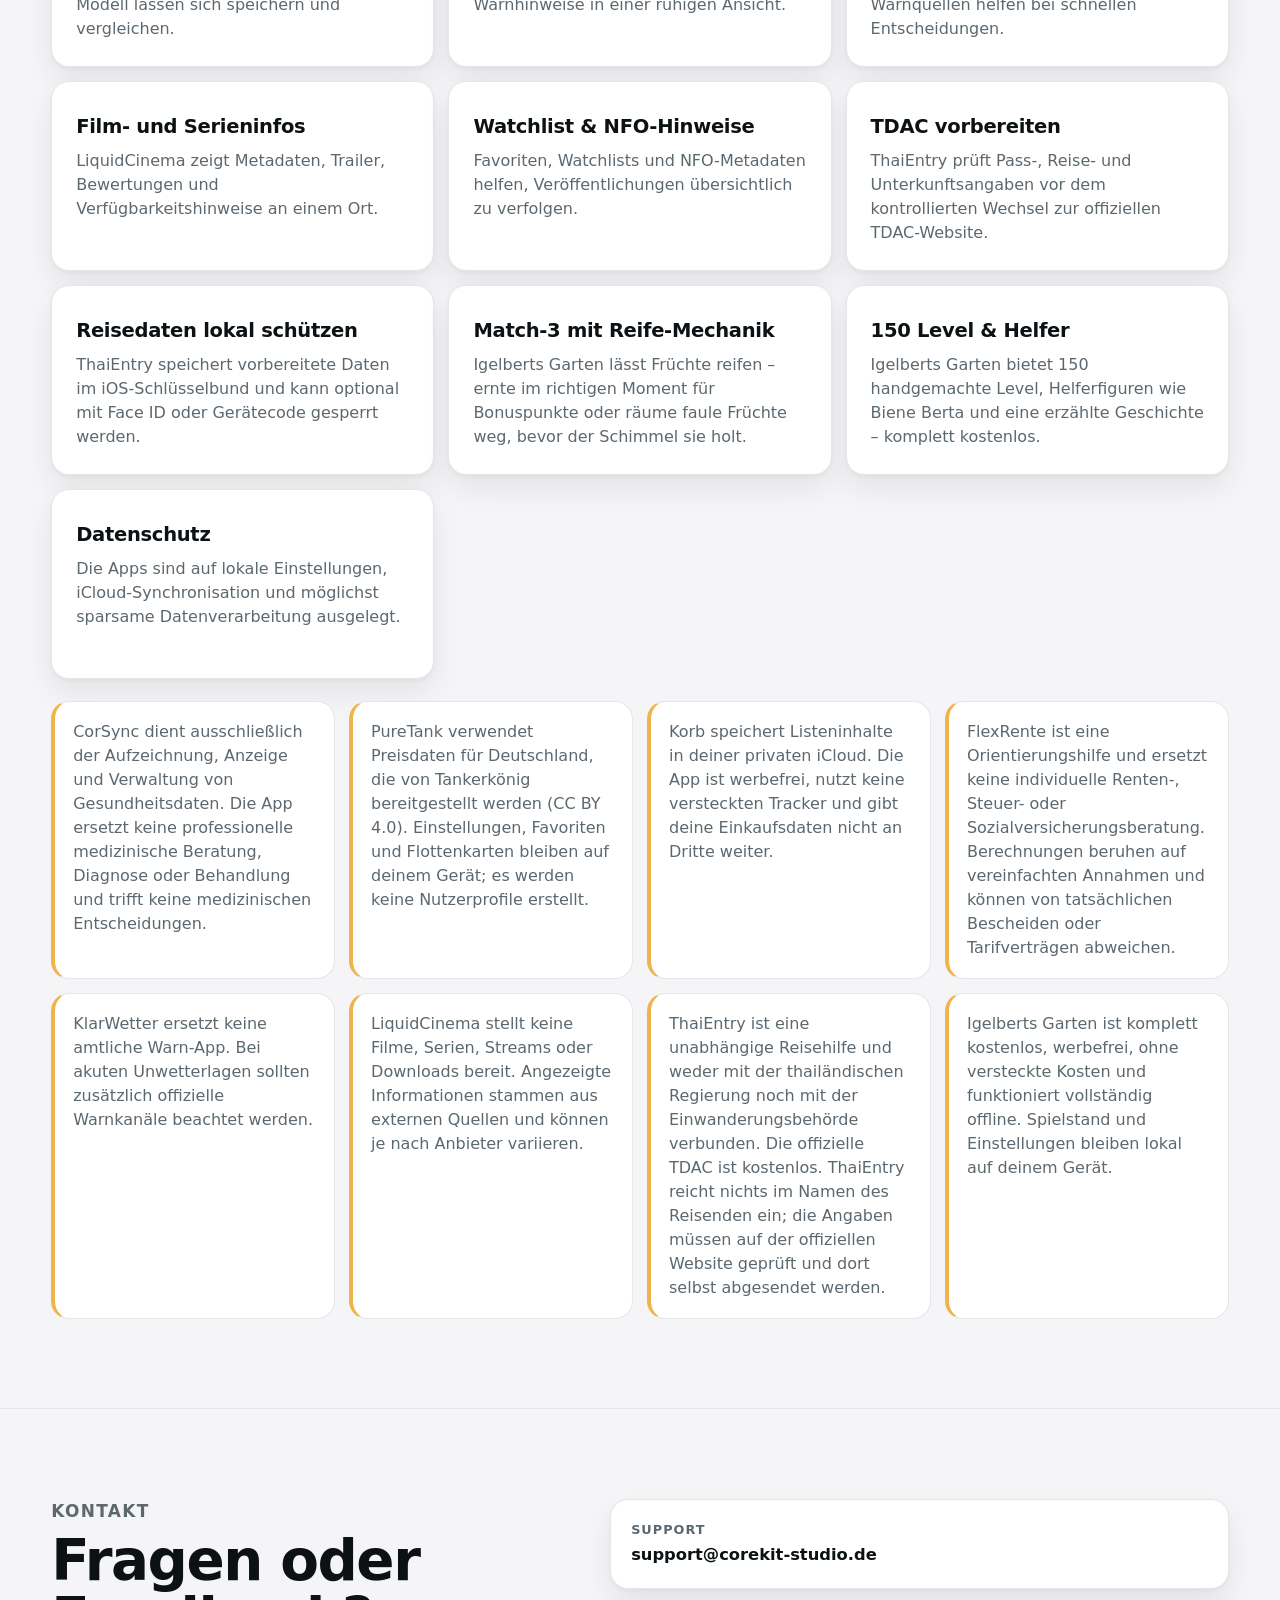
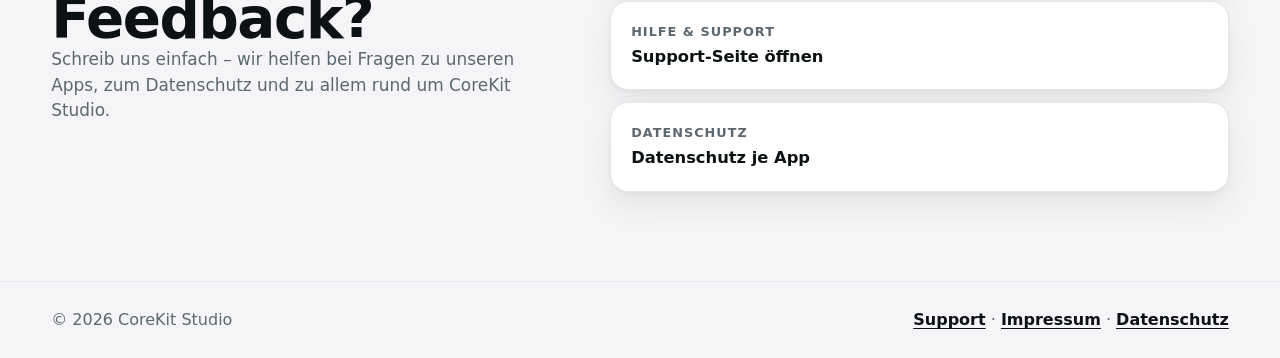
==== commit 8f657f65: "Highlight ThaiEntry as the newest app" ====
--- a/index.html
+++ b/index.html
@@ -191,9 +191,9 @@
           <p class="eyebrow">CoreKit Studio für iPhone & Apple Watch</p>
           <h1 id="hero-title">Apps mit Fokus</h1>
           <p class="lead">
-            CorSync, PureTank, Korb, FlexRente, KlarWetter, LiquidCinema und ThaiEntry verbinden moderne Apple-Plattformen mit klaren Alltagsaufgaben:
-            Gesundheitsdaten dokumentieren, intelligenter tanken, Einkäufe synchron planen, Altersteilzeit besser einschätzen, Wetterlagen verstehen, Film-/Serieninfos organisieren und die Thailand Digital Arrival Card vorbereiten.
-            Neu: <strong>Igelberts Garten</strong> – ein Match-3-Spiel für entspannten Rätselspaß.
+            CorSync, PureTank, Korb, FlexRente, KlarWetter, LiquidCinema und Igelberts Garten verbinden moderne Apple-Plattformen mit klaren Alltagsaufgaben:
+            Gesundheitsdaten dokumentieren, intelligenter tanken, Einkäufe synchron planen, Altersteilzeit besser einschätzen, Wetterlagen verstehen, Film-/Serieninfos organisieren und entspannt rätseln.
+            Neu: <strong>ThaiEntry</strong> – die unabhängige Reisehilfe zur Vorbereitung der Thailand Digital Arrival Card.
           </p>
           <div class="hero-actions">
             <a class="button primary" href="#corsync">Apps ansehen</a>
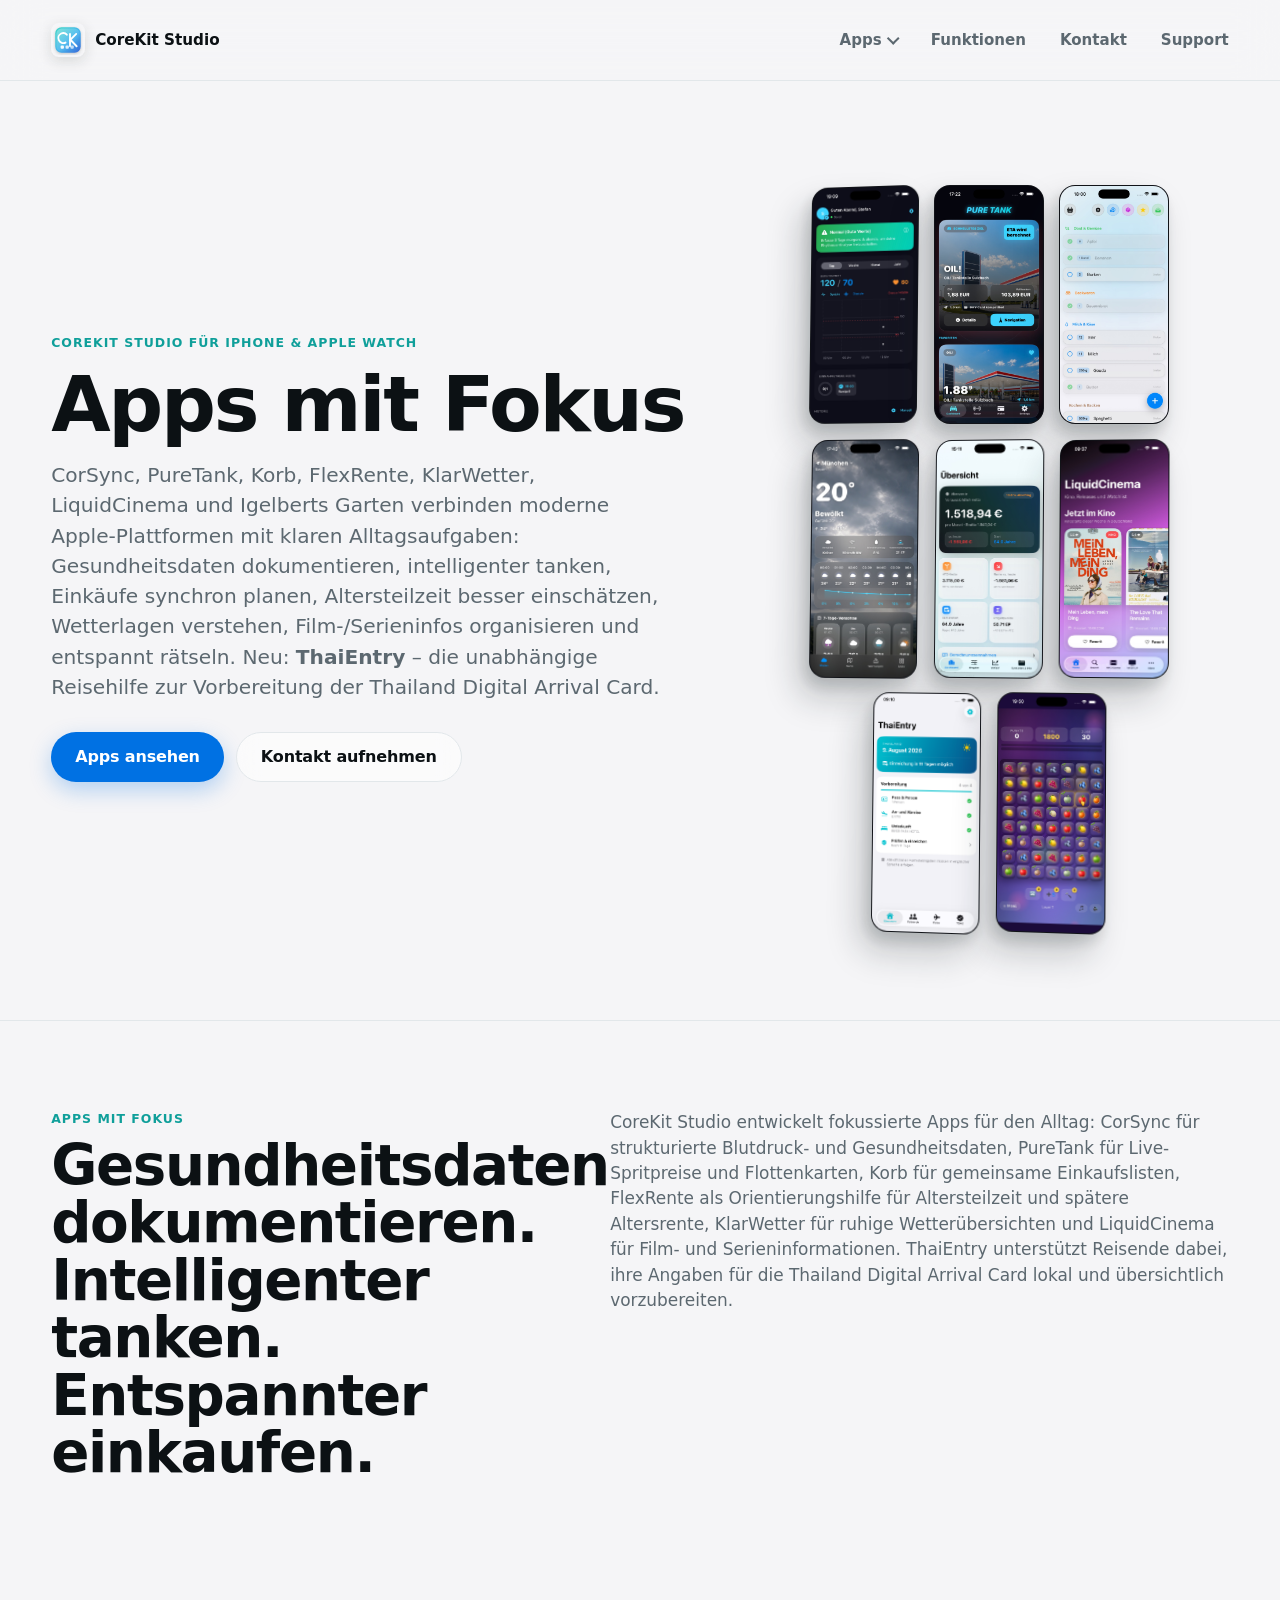
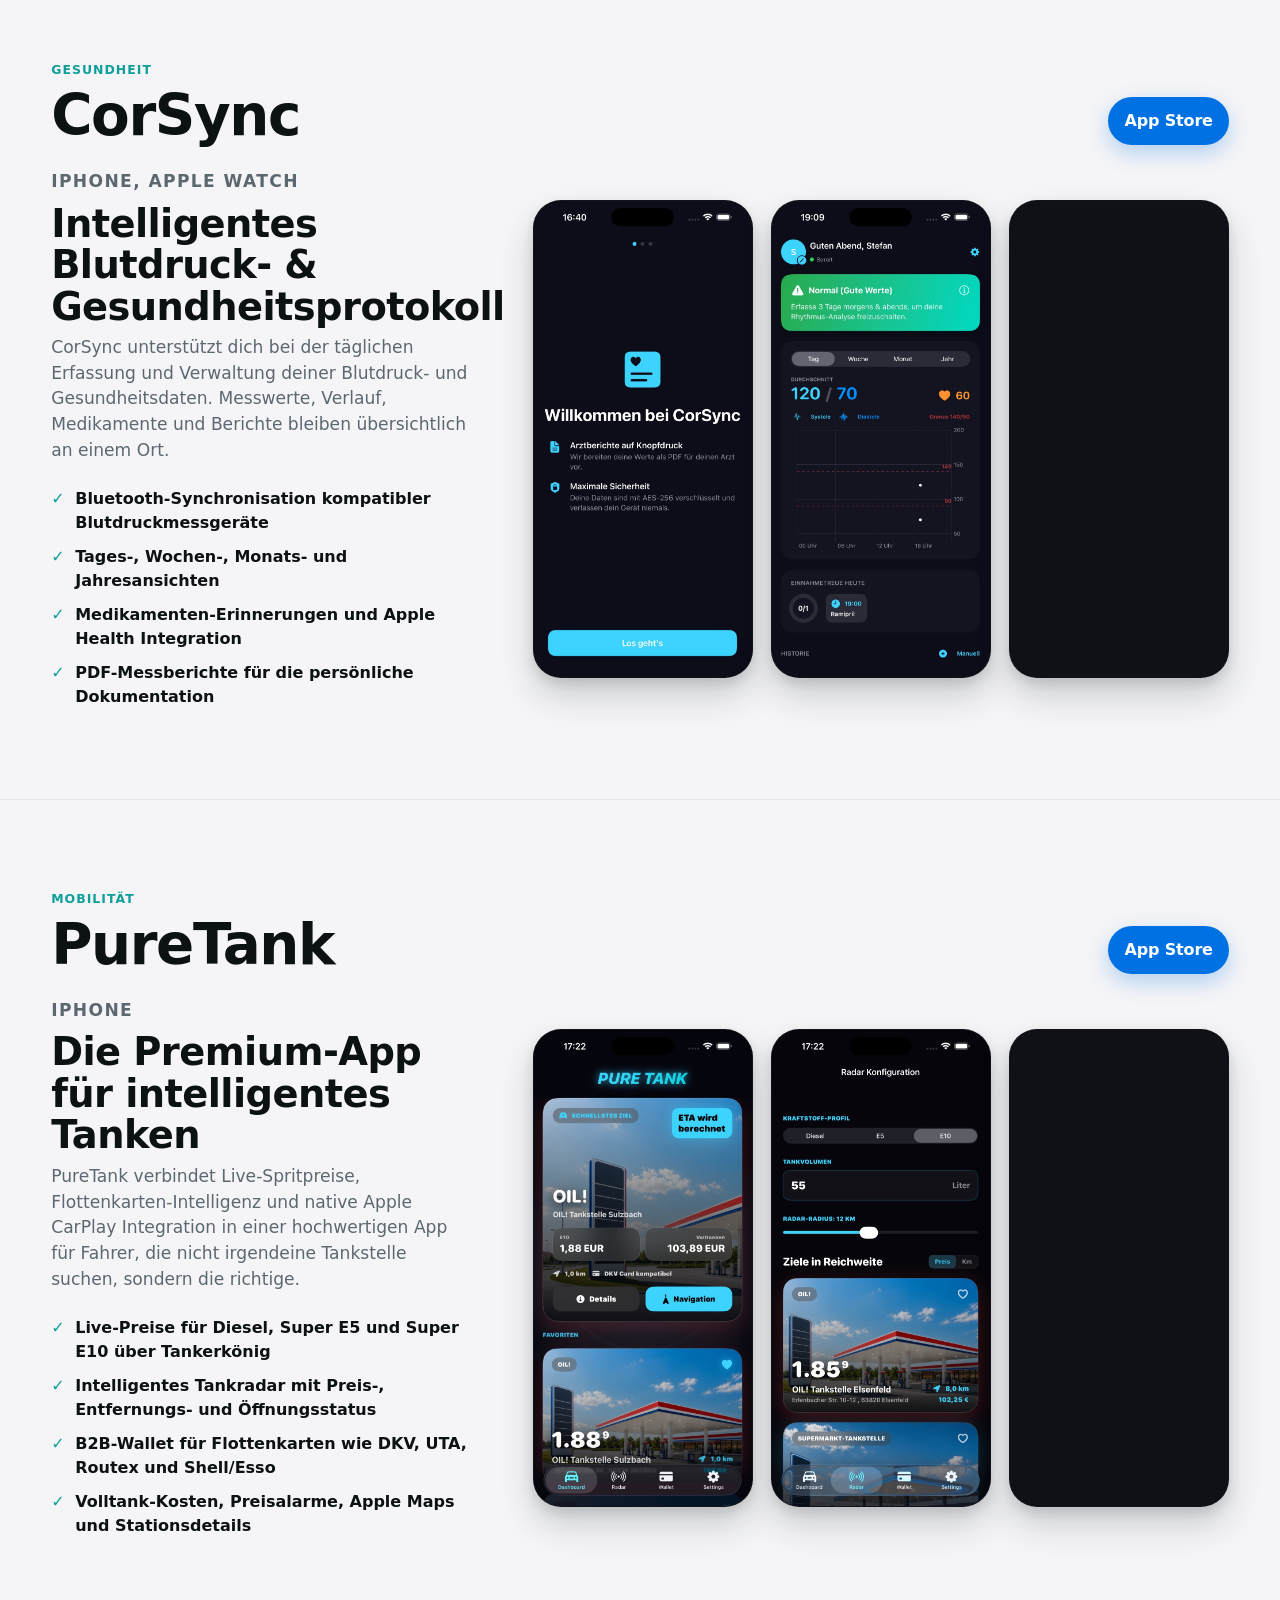
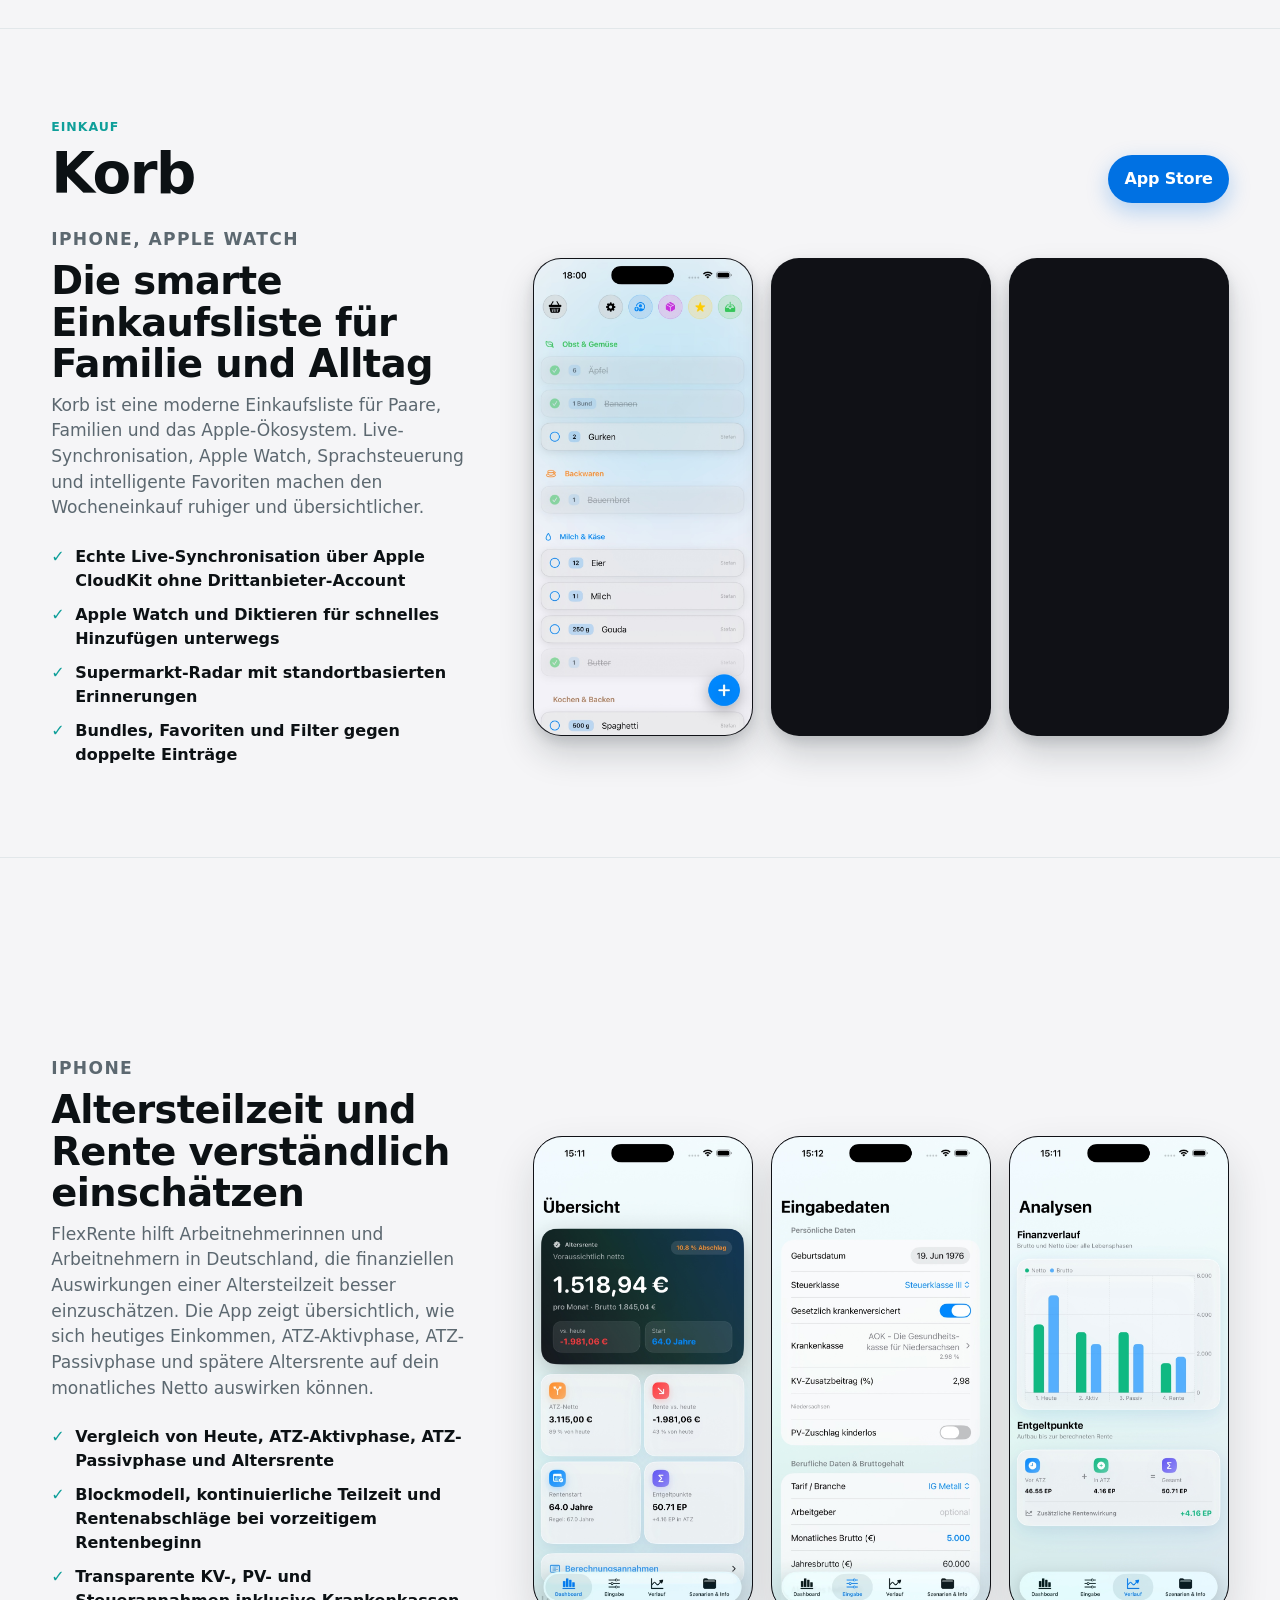
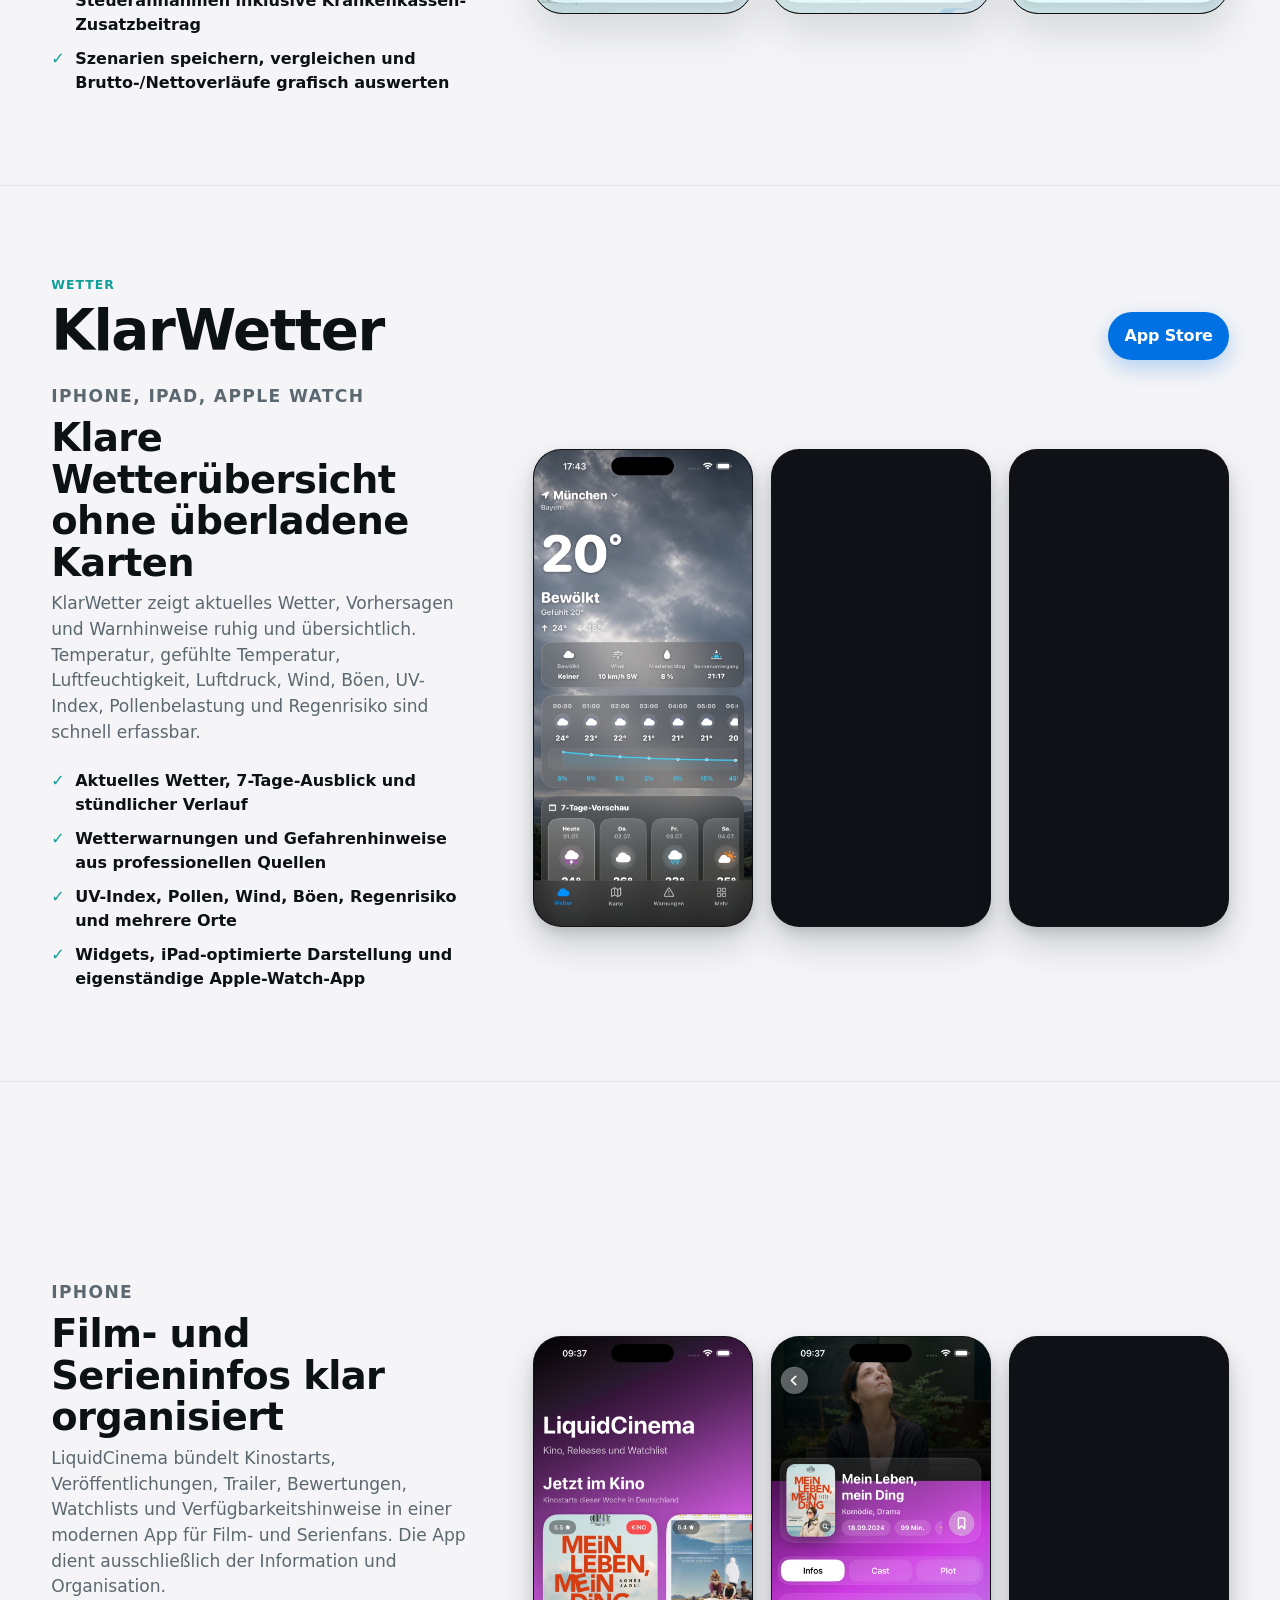
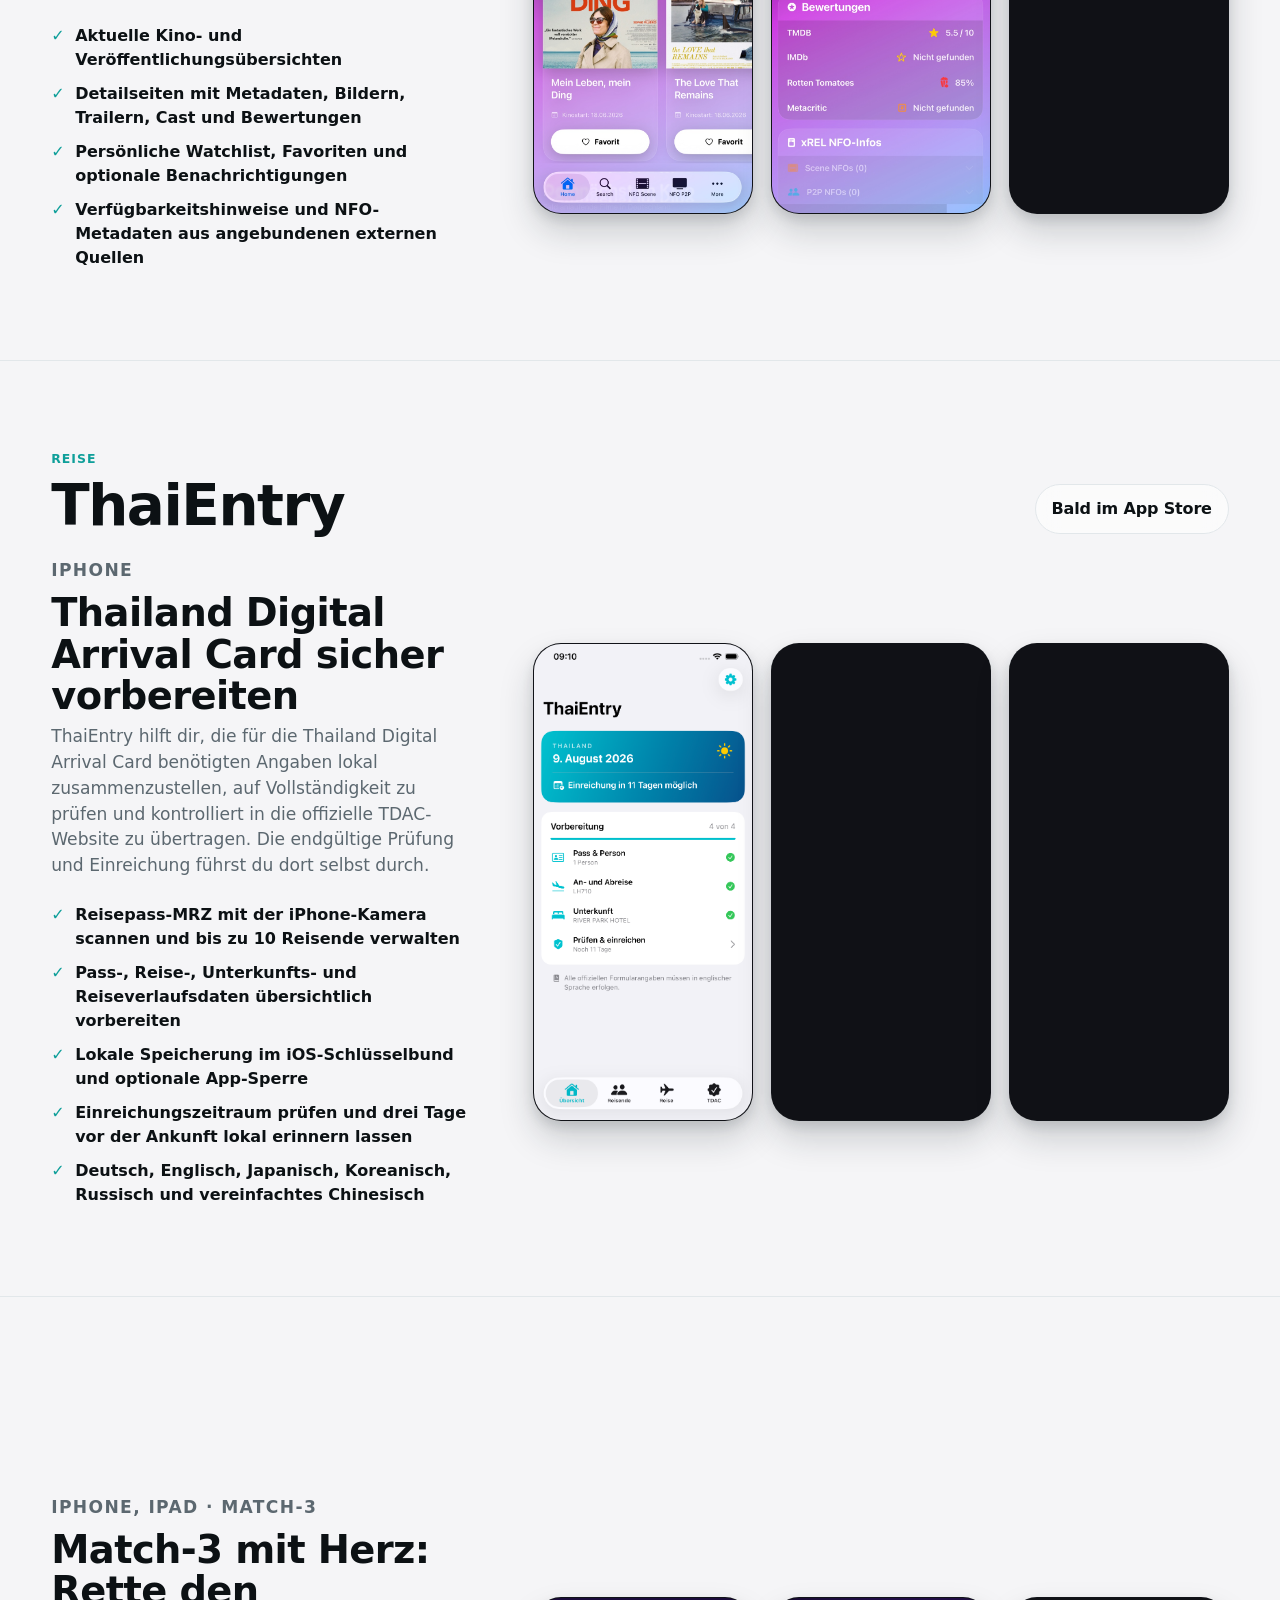
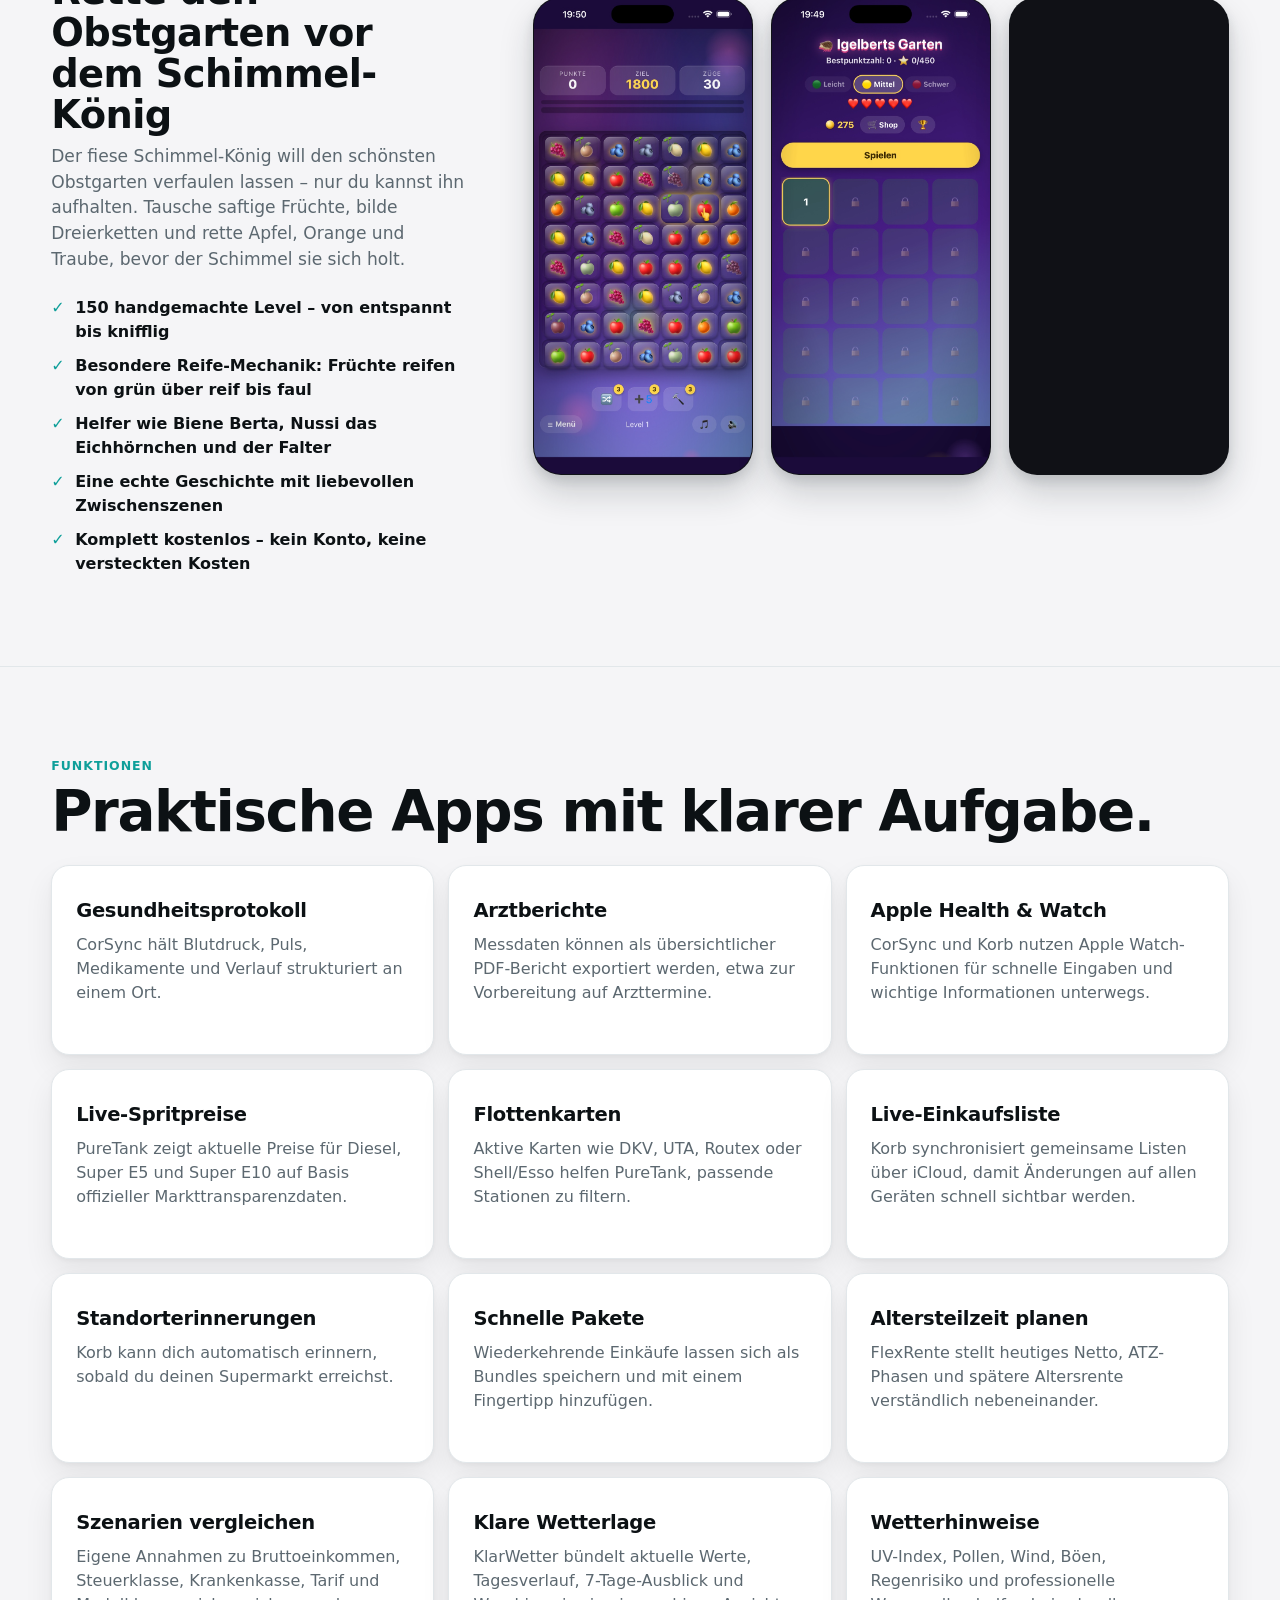
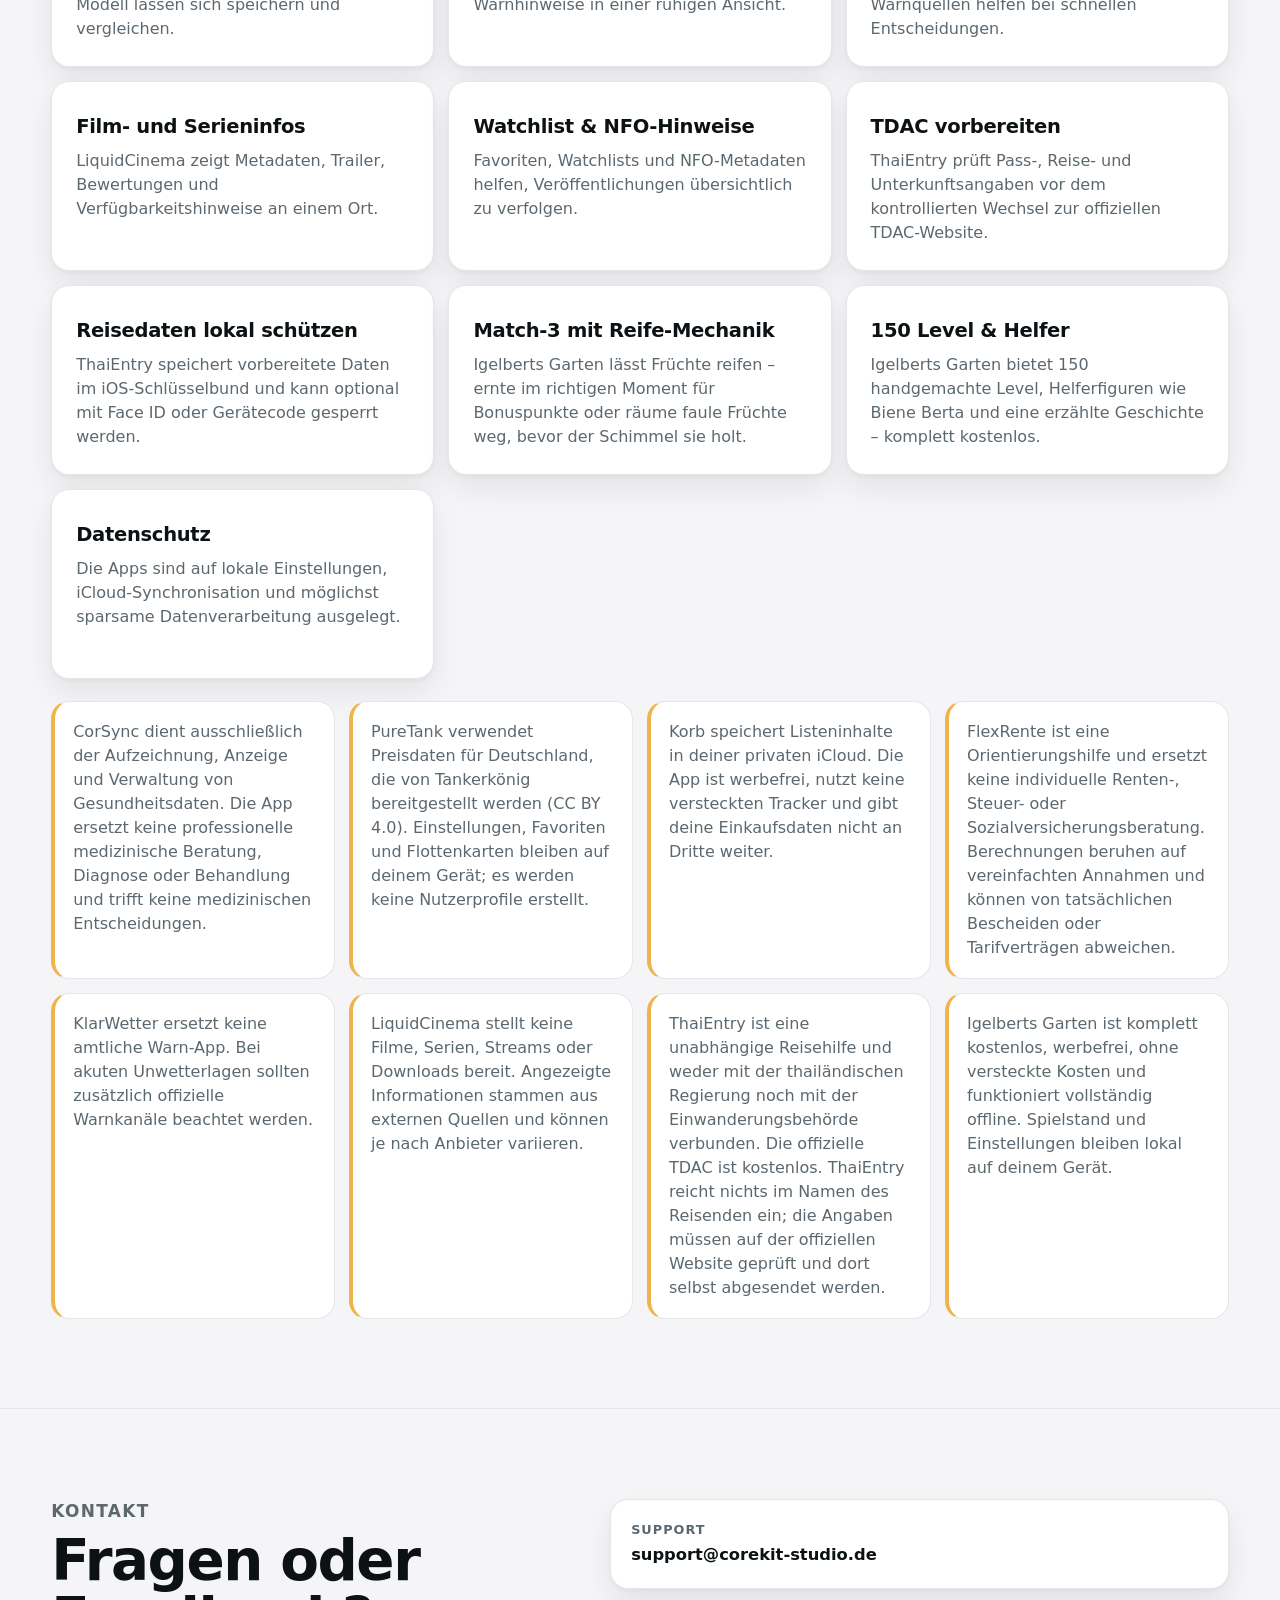
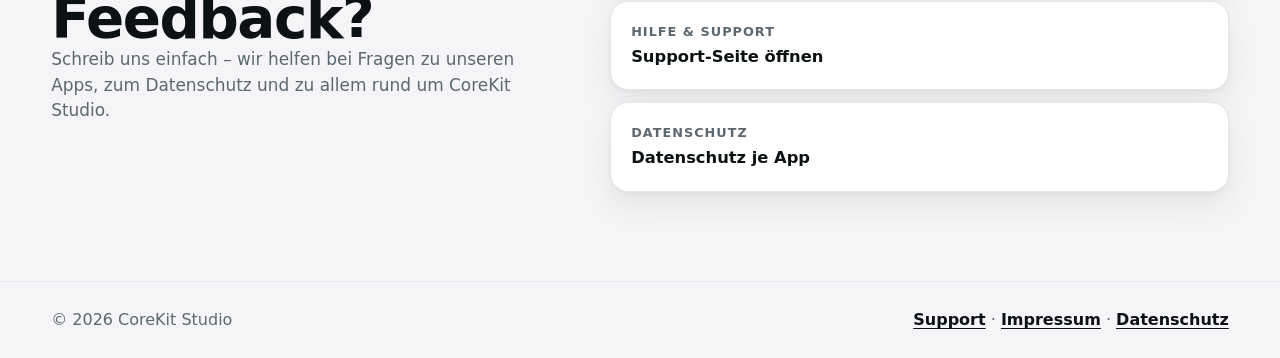
==== commit 5bfeb919: "Add Igelberts Garten App Store link" ====
--- a/index.html
+++ b/index.html
@@ -44,7 +44,8 @@
               "https://apps.apple.com/de/app/korb-einkaufsliste/id6764864409",
               "https://apps.apple.com/de/app/flexrente/id6781324924",
               "https://apps.apple.com/de/app/klarwetter/id6780468474",
-              "https://apps.apple.com/de/app/liquidcinema/id6775229691"
+              "https://apps.apple.com/de/app/liquidcinema/id6775229691",
+              "https://apps.apple.com/de/app/igelberts-garten/id6790464504"
             ]
           },
           {
@@ -151,6 +152,7 @@
             "applicationCategory": "GameApplication",
             "operatingSystem": "iOS, iPadOS",
             "description": "Igelberts Garten ist ein kostenloses Match-3-Spiel mit besonderer Reife-Mechanik: Früchte tauschen, Dreierketten bilden, im richtigen Moment ernten und den Obstgarten vor dem Schimmel-König retten. 150 handgemachte Level, Helferfiguren und eine liebevoll erzählte Geschichte.",
+            "downloadUrl": "https://apps.apple.com/de/app/igelberts-garten/id6790464504",
             "offers": { "@type": "Offer", "price": "0", "priceCurrency": "EUR" },
             "image": "https://corekit-studio.de/assets/igelbert-garten.jpg",
             "publisher": { "@id": "https://corekit-studio.de/#organization" }
@@ -465,7 +467,7 @@
             <p class="section-kicker">Spiel</p>
             <h2 id="igelbert-title">Igelberts Garten</h2>
           </div>
-          <span class="button secondary compact disabled-button">Bald im App Store</span>
+          <a class="button primary compact" href="https://apps.apple.com/de/app/igelberts-garten/id6790464504" target="_blank" rel="noopener">App Store</a>
         </div>
 
         <div class="product-layout">
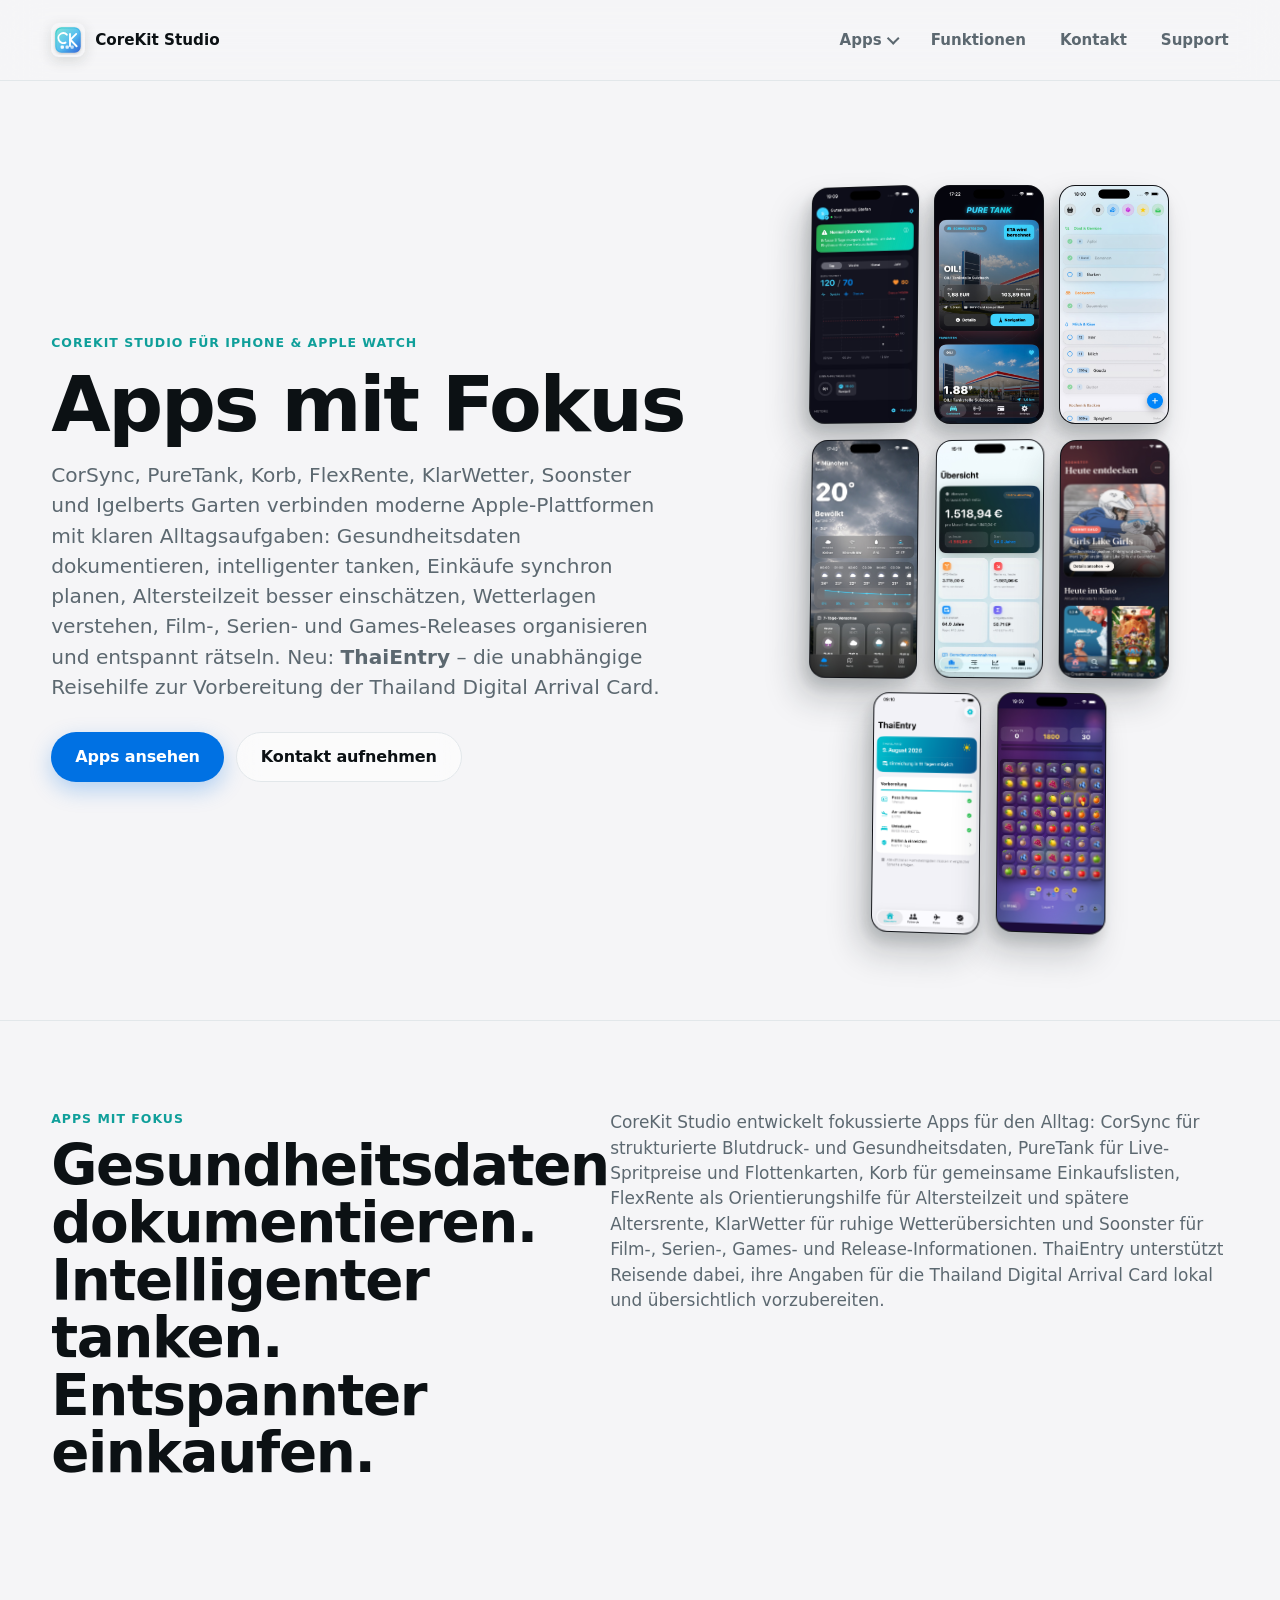
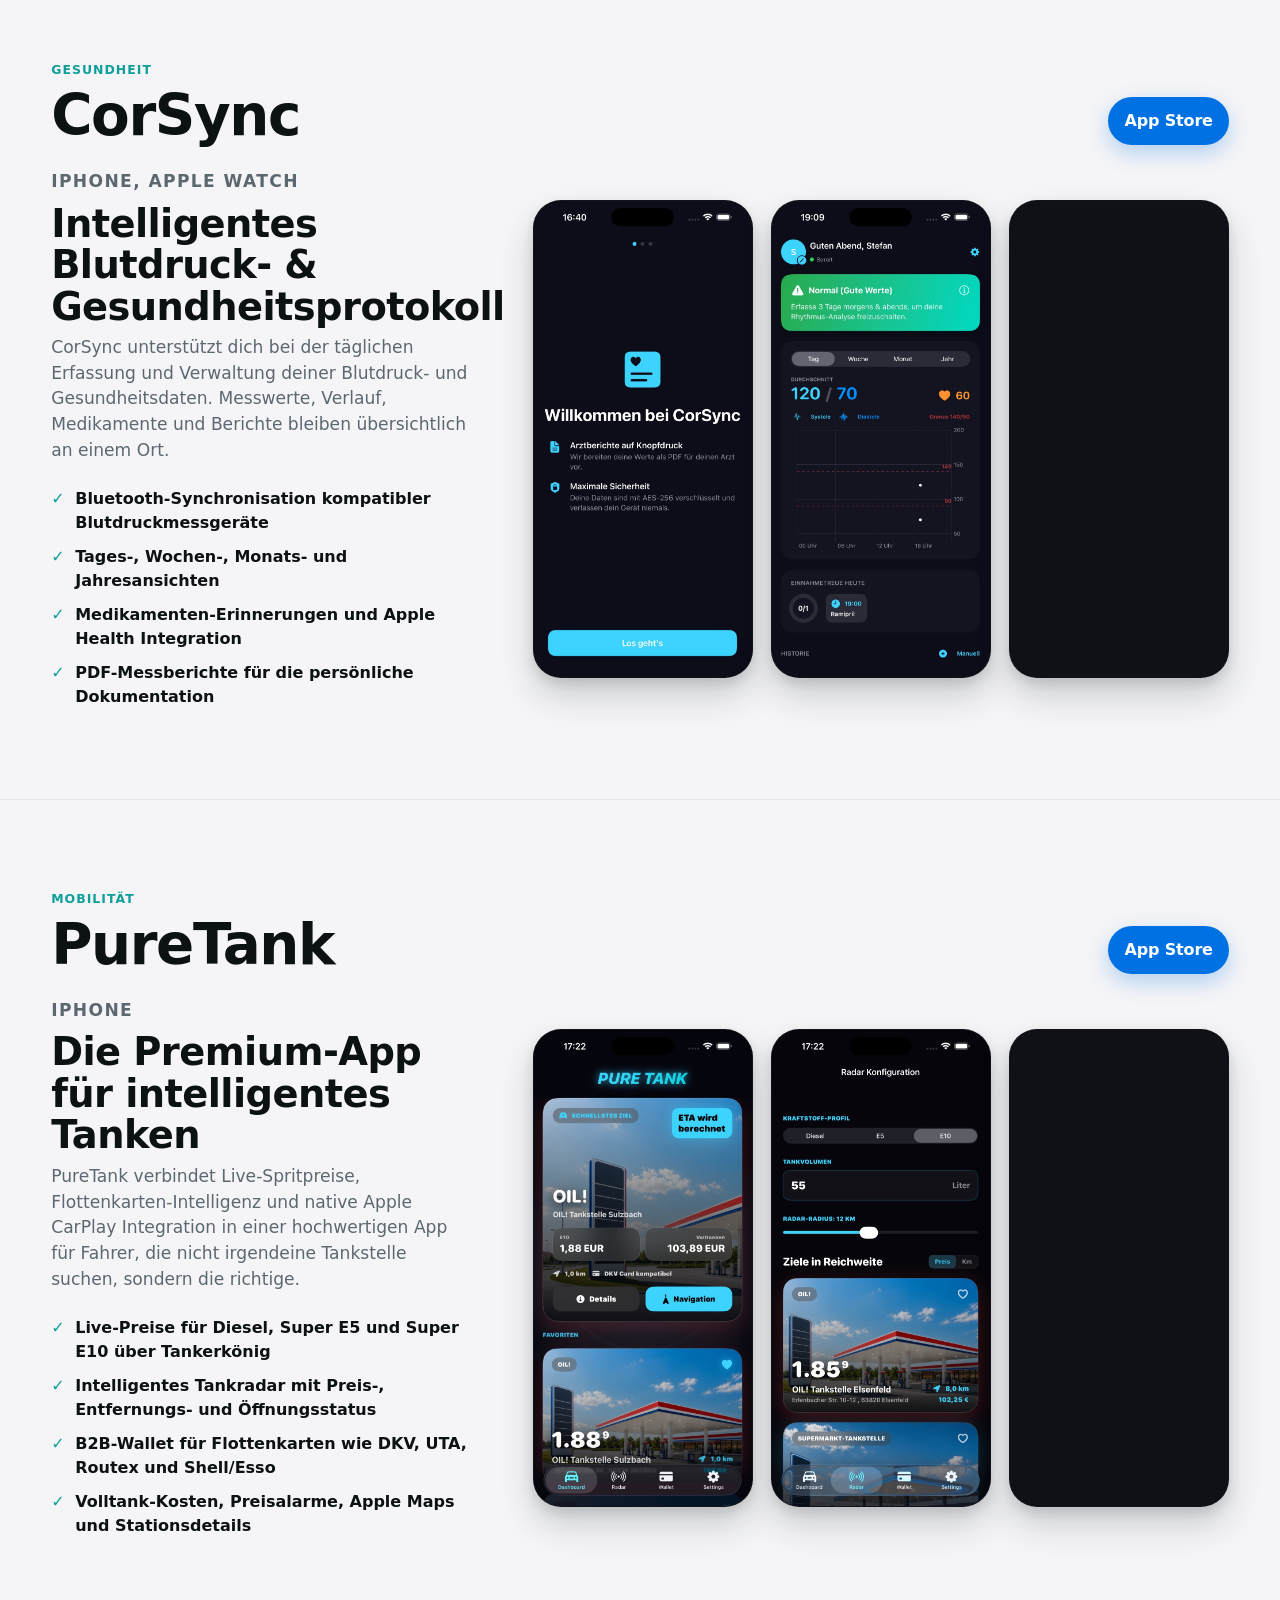
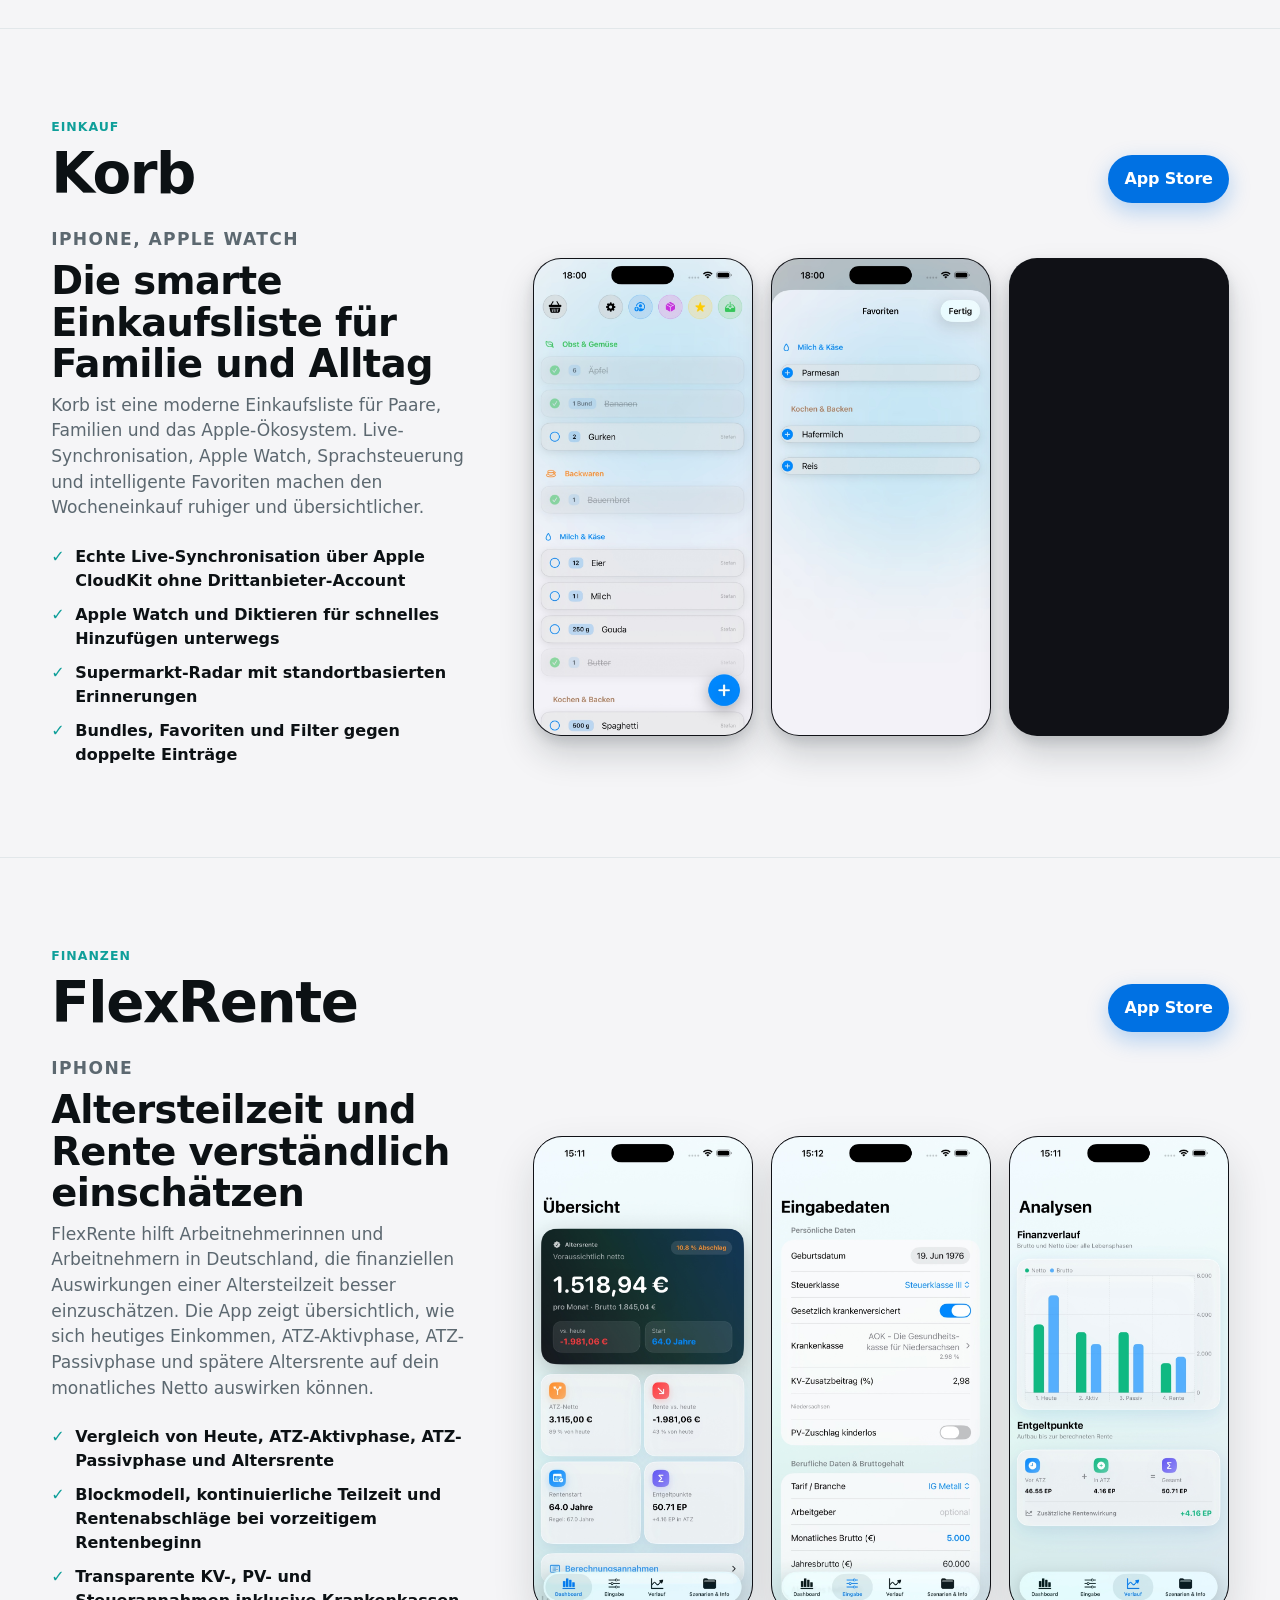
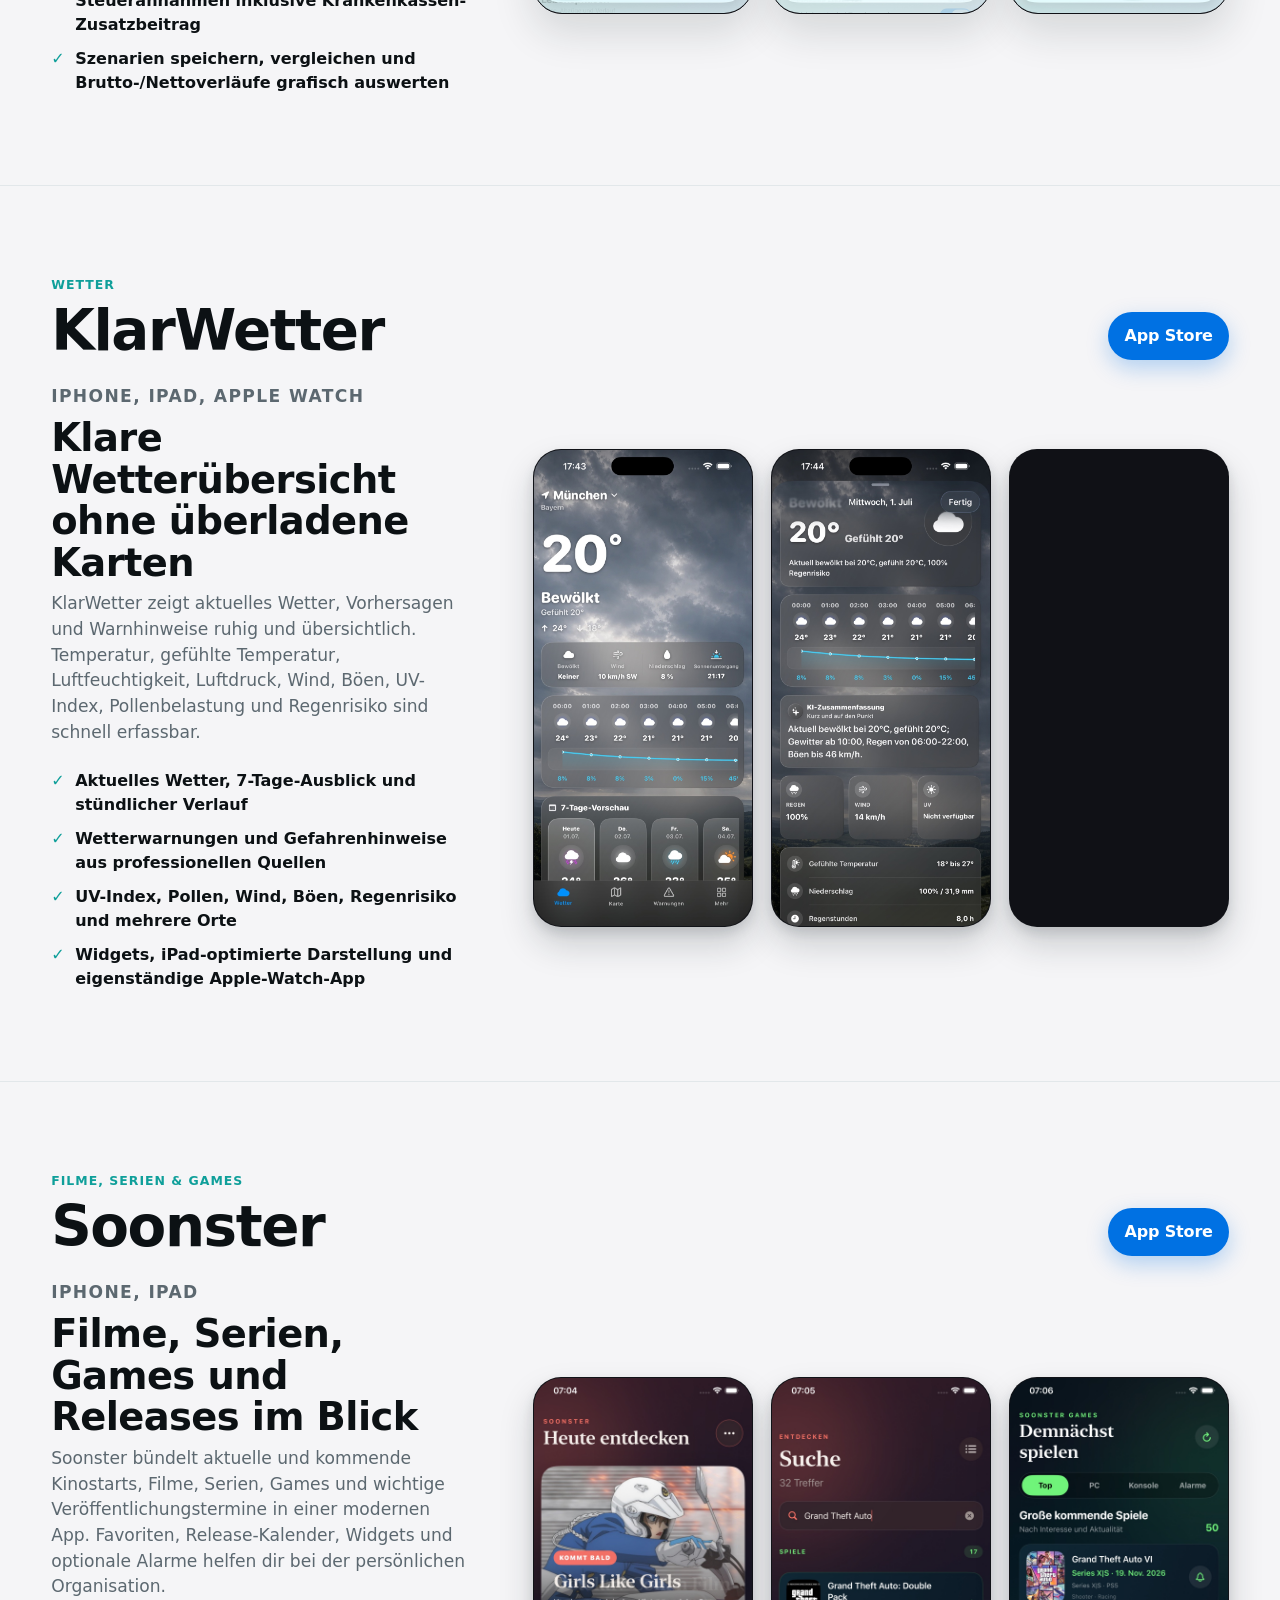
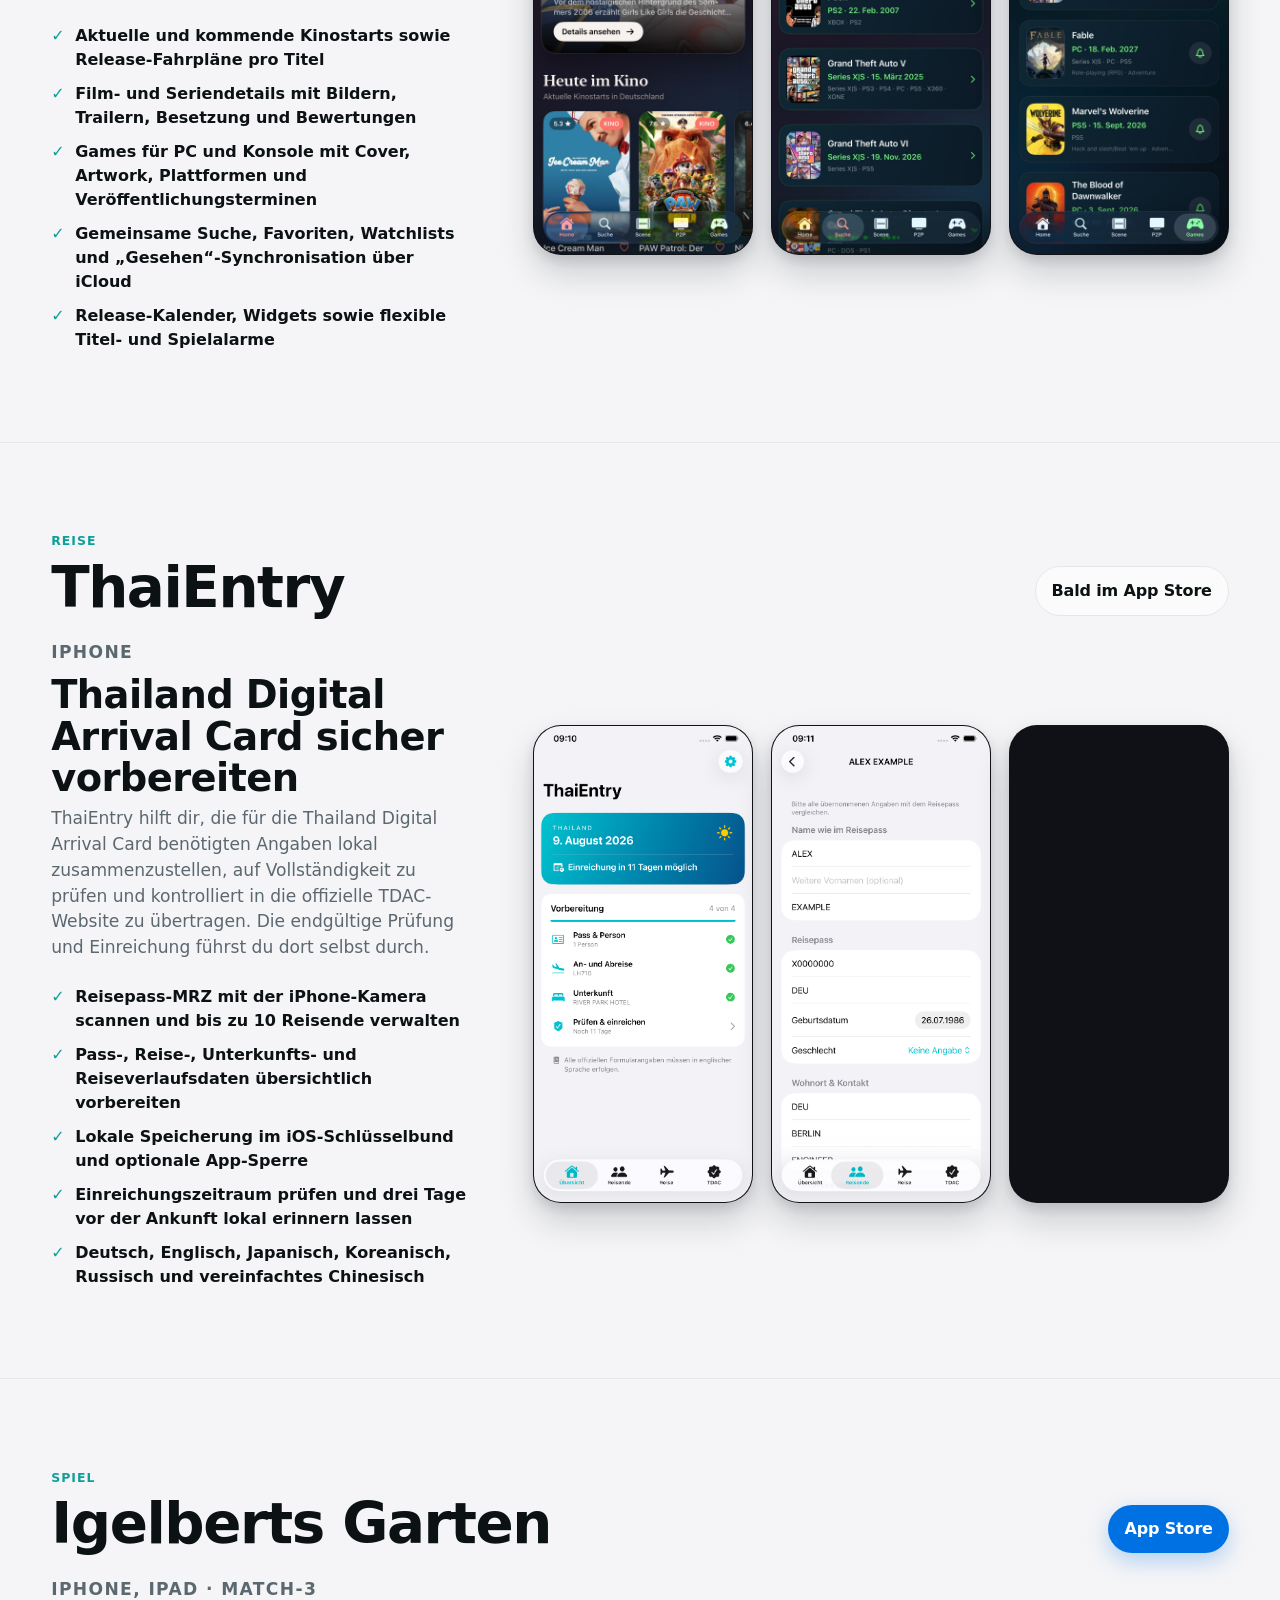
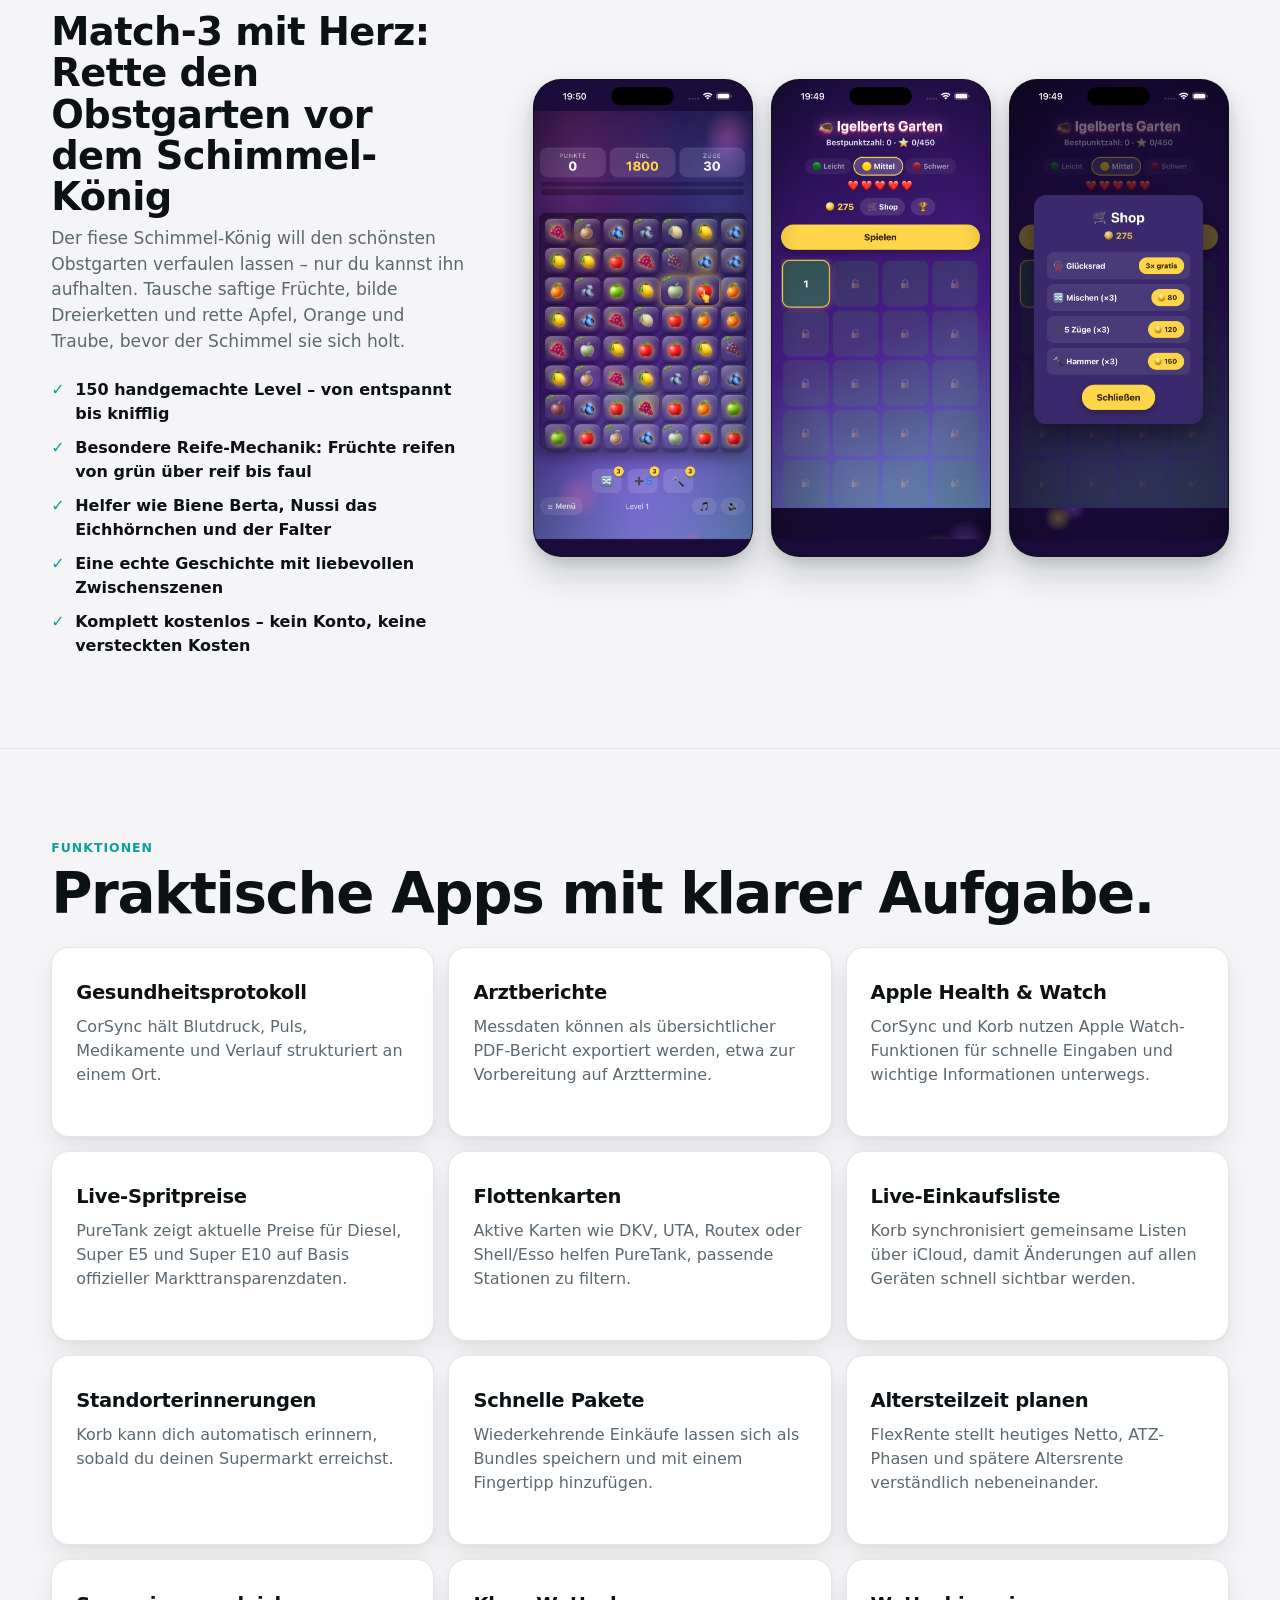
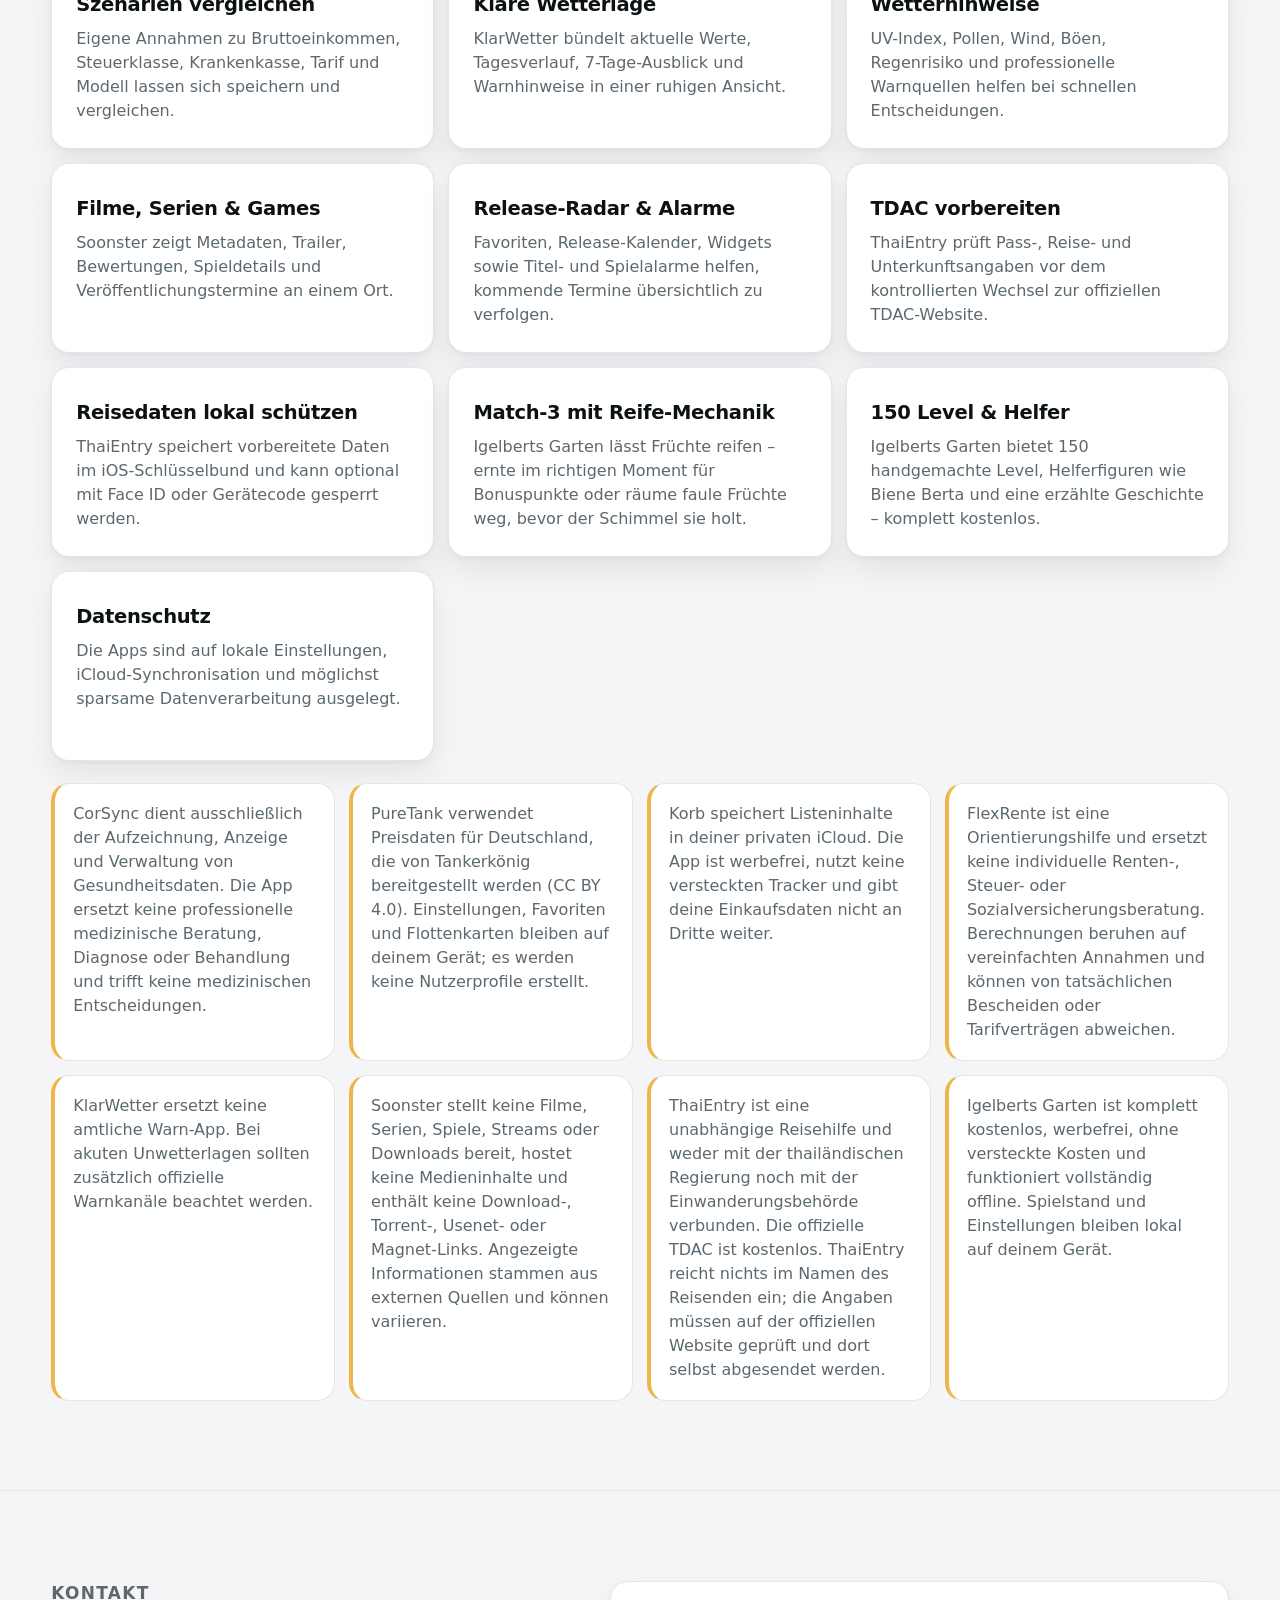
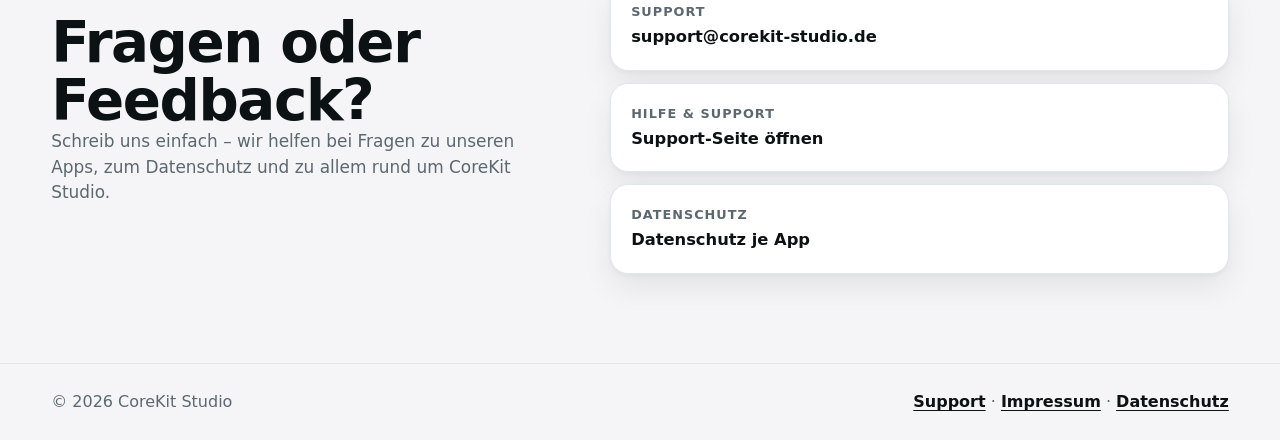
==== commit 3094df8b: "Rebrand LiquidCinema as Soonster" ====
--- a/index.html
+++ b/index.html
@@ -3,7 +3,7 @@
   <head>
     <meta charset="utf-8">
     <meta name="viewport" content="width=device-width, initial-scale=1, viewport-fit=cover">
-    <meta name="description" content="CoreKit Studio entwickelt moderne iOS Apps und Apple Apps: CorSync, PureTank, Korb, FlexRente, KlarWetter, LiquidCinema, ThaiEntry zur sicheren TDAC-Vorbereitung und das Match-3-Spiel Igelberts Garten.">
+    <meta name="description" content="CoreKit Studio entwickelt moderne iOS Apps und Apple Apps: CorSync, PureTank, Korb, FlexRente, KlarWetter, Soonster für Filme, Serien und Games, ThaiEntry und Igelberts Garten.">
     <meta name="robots" content="index,follow,max-image-preview:large">
     <meta name="theme-color" content="#f5f5f7" media="(prefers-color-scheme: light)">
     <meta name="theme-color" content="#000000" media="(prefers-color-scheme: dark)">
@@ -18,12 +18,12 @@
     <meta property="og:site_name" content="CoreKit Studio">
     <meta property="og:url" content="https://corekit-studio.de/">
     <meta property="og:title" content="CoreKit Studio | Moderne Apple Apps">
-    <meta property="og:description" content="CorSync, PureTank, Korb, FlexRente, KlarWetter, LiquidCinema, ThaiEntry und Igelberts Garten: fokussierte Apps für Gesundheit, Mobilität, Reise, Alltag und Spielspaß auf Apple Plattformen.">
+    <meta property="og:description" content="CorSync, PureTank, Korb, FlexRente, KlarWetter, Soonster, ThaiEntry und Igelberts Garten: fokussierte Apps für Gesundheit, Mobilität, Reise, Entertainment, Alltag und Spielspaß auf Apple Plattformen.">
     <meta property="og:image" content="https://corekit-studio.de/assets/corekit-logo.svg">
     <meta property="og:image:alt" content="CoreKit Studio Logo">
     <meta name="twitter:card" content="summary_large_image">
     <meta name="twitter:title" content="CoreKit Studio | iOS Apps für Alltag und Apple Plattformen">
-    <meta name="twitter:description" content="Apps für Blutdruck, Tanken, Einkaufslisten, Altersteilzeit, Wetter, Film-/Serieninfos und die Vorbereitung der Thailand Digital Arrival Card.">
+    <meta name="twitter:description" content="Apps für Blutdruck, Tanken, Einkaufslisten, Altersteilzeit, Wetter, Film-, Serien- und Games-Releases sowie die Vorbereitung der Thailand Digital Arrival Card.">
     <meta name="twitter:image" content="https://corekit-studio.de/assets/corekit-logo.svg">
 
     <link rel="stylesheet" href="styles.css?v=20260712-redesign-1">
@@ -61,7 +61,7 @@
             "@id": "https://corekit-studio.de/#webpage",
             "url": "https://corekit-studio.de/",
             "name": "CoreKit Studio | iOS Apps für Gesundheit, Reise, Wetter & Alltag",
-            "description": "CoreKit Studio entwickelt moderne iOS Apps und Apple Apps für Gesundheitsdaten, Mobilität, Einkauf, Altersteilzeit, Wetter, Film-/Serieninformationen und Reisevorbereitung.",
+            "description": "CoreKit Studio entwickelt moderne iOS Apps und Apple Apps für Gesundheitsdaten, Mobilität, Einkauf, Altersteilzeit, Wetter, Film-, Serien- und Games-Releases sowie Reisevorbereitung.",
             "isPartOf": { "@id": "https://corekit-studio.de/#website" },
             "about": { "@id": "https://corekit-studio.de/#organization" },
             "inLanguage": "de-DE"
@@ -125,13 +125,14 @@
           },
           {
             "@type": "SoftwareApplication",
-            "@id": "https://corekit-studio.de/#liquidcinema-app",
-            "name": "LiquidCinema",
+            "@id": "https://corekit-studio.de/#soonster-app",
+            "name": "Soonster",
+            "alternateName": "LiquidCinema",
             "applicationCategory": "EntertainmentApplication",
-            "operatingSystem": "iOS",
-            "description": "LiquidCinema ist eine unabhaengige Informations- und Organisations-App fuer Filme und Serien mit Metadaten, Trailern, Bewertungen, Verfuegbarkeitshinweisen, Watchlist und NFO-Metadaten. Die App stellt keine Streams oder Downloads bereit.",
+            "operatingSystem": "iOS, iPadOS",
+            "description": "Soonster ist eine unabhaengige Informations- und Organisations-App fuer Filme, Serien, Games und Veroeffentlichungstermine mit Suche, Favoriten, Release-Kalender, Widgets und optionalen Alarmen. Die App stellt keine Medien, Streams oder Downloads bereit.",
             "downloadUrl": "https://apps.apple.com/de/app/liquidcinema/id6775229691",
-            "image": "https://corekit-studio.de/assets/liquidcinema-home.jpg",
+            "image": "https://corekit-studio.de/assets/soonster-home.jpg",
             "publisher": { "@id": "https://corekit-studio.de/#organization" }
           },
           {
@@ -176,7 +177,7 @@
             <a href="#korb">Korb</a>
             <a href="#flexrente">FlexRente</a>
             <a href="#klarwetter">KlarWetter</a>
-            <a href="#liquidcinema">LiquidCinema</a>
+            <a href="#liquidcinema">Soonster</a>
             <a href="#thaientry">ThaiEntry</a>
             <a href="#igelbert">Igelbert</a>
           </div>
@@ -193,8 +194,8 @@
           <p class="eyebrow">CoreKit Studio für iPhone & Apple Watch</p>
           <h1 id="hero-title">Apps mit Fokus</h1>
           <p class="lead">
-            CorSync, PureTank, Korb, FlexRente, KlarWetter, LiquidCinema und Igelberts Garten verbinden moderne Apple-Plattformen mit klaren Alltagsaufgaben:
-            Gesundheitsdaten dokumentieren, intelligenter tanken, Einkäufe synchron planen, Altersteilzeit besser einschätzen, Wetterlagen verstehen, Film-/Serieninfos organisieren und entspannt rätseln.
+            CorSync, PureTank, Korb, FlexRente, KlarWetter, Soonster und Igelberts Garten verbinden moderne Apple-Plattformen mit klaren Alltagsaufgaben:
+            Gesundheitsdaten dokumentieren, intelligenter tanken, Einkäufe synchron planen, Altersteilzeit besser einschätzen, Wetterlagen verstehen, Film-, Serien- und Games-Releases organisieren und entspannt rätseln.
             Neu: <strong>ThaiEntry</strong> – die unabhängige Reisehilfe zur Vorbereitung der Thailand Digital Arrival Card.
           </p>
           <div class="hero-actions">
@@ -208,7 +209,7 @@
           <img class="phone-shot" src="assets/korb-dashboard.jpg" alt="Korb Dashboard mit Einkaufsliste">
           <img class="phone-shot" src="assets/klarwetter-dashboard.jpg" alt="KlarWetter Dashboard mit aktuellem Wetter und Warnhinweisen">
           <img class="phone-shot" src="assets/flexrente-dashboard.jpg" alt="FlexRente Übersicht mit Netto-Vergleich der Lebensphasen">
-          <img class="phone-shot" src="assets/liquidcinema-home.jpg" alt="LiquidCinema Startseite mit aktuellen Kinostarts">
+          <img class="phone-shot" src="assets/soonster-home.jpg" alt="Soonster Startseite mit Filmvorschau und aktuellen Kinostarts">
           <img class="phone-shot" src="assets/thaientry-overview.png" alt="ThaiEntry Übersicht zur Vorbereitung der Thailand Digital Arrival Card">
           <img class="phone-shot" src="assets/igelbert-garten.jpg" alt="Igelberts Garten Spielfeld mit Früchten zum Kombinieren">
         </div>
@@ -224,7 +225,7 @@
           CoreKit Studio entwickelt fokussierte Apps für den Alltag: CorSync für strukturierte Blutdruck-
           und Gesundheitsdaten, PureTank für Live-Spritpreise und Flottenkarten, Korb für gemeinsame Einkaufslisten,
           FlexRente als Orientierungshilfe für Altersteilzeit und spätere Altersrente, KlarWetter für ruhige Wetterübersichten
-          und LiquidCinema für Film- und Serieninformationen. ThaiEntry unterstützt Reisende dabei, ihre Angaben für die
+          und Soonster für Film-, Serien-, Games- und Release-Informationen. ThaiEntry unterstützt Reisende dabei, ihre Angaben für die
           Thailand Digital Arrival Card lokal und übersichtlich vorzubereiten.
         </p>
       </section>
@@ -398,31 +399,32 @@
       <section class="section app-detail" id="liquidcinema" aria-labelledby="liquidcinema-title">
         <div class="section-heading">
           <div>
-            <p class="section-kicker">Film & Serien</p>
-            <h2 id="liquidcinema-title">LiquidCinema</h2>
+            <p class="section-kicker">Filme, Serien & Games</p>
+            <h2 id="liquidcinema-title">Soonster</h2>
           </div>
           <a class="button primary compact" href="https://apps.apple.com/de/app/liquidcinema/id6775229691" target="_blank" rel="noopener">App Store</a>
         </div>
 
         <div class="product-layout">
           <div class="product-copy">
-            <p class="app-platform">iPhone</p>
-            <h3>Film- und Serieninfos klar organisiert</h3>
+            <p class="app-platform">iPhone, iPad</p>
+            <h3>Filme, Serien, Games und Releases im Blick</h3>
             <p>
-              LiquidCinema bündelt Kinostarts, Veröffentlichungen, Trailer, Bewertungen, Watchlists und Verfügbarkeitshinweise
-              in einer modernen App für Film- und Serienfans. Die App dient ausschließlich der Information und Organisation.
+              Soonster bündelt aktuelle und kommende Kinostarts, Filme, Serien, Games und wichtige Veröffentlichungstermine
+              in einer modernen App. Favoriten, Release-Kalender, Widgets und optionale Alarme helfen dir bei der persönlichen Organisation.
             </p>
-            <ul class="quick-list" aria-label="LiquidCinema Kurzfunktionen">
-              <li>Aktuelle Kino- und Veröffentlichungsübersichten</li>
-              <li>Detailseiten mit Metadaten, Bildern, Trailern, Cast und Bewertungen</li>
-              <li>Persönliche Watchlist, Favoriten und optionale Benachrichtigungen</li>
-              <li>Verfügbarkeitshinweise und NFO-Metadaten aus angebundenen externen Quellen</li>
+            <ul class="quick-list" aria-label="Soonster Kurzfunktionen">
+              <li>Aktuelle und kommende Kinostarts sowie Release-Fahrpläne pro Titel</li>
+              <li>Film- und Seriendetails mit Bildern, Trailern, Besetzung und Bewertungen</li>
+              <li>Games für PC und Konsole mit Cover, Artwork, Plattformen und Veröffentlichungsterminen</li>
+              <li>Gemeinsame Suche, Favoriten, Watchlists und „Gesehen“-Synchronisation über iCloud</li>
+              <li>Release-Kalender, Widgets sowie flexible Titel- und Spielalarme</li>
             </ul>
           </div>
-          <div class="media-strip" aria-label="LiquidCinema Screenshots">
-            <img loading="lazy" decoding="async" src="assets/liquidcinema-home.jpg" alt="LiquidCinema Startseite mit aktuellen Kinostarts">
-            <img loading="lazy" decoding="async" src="assets/liquidcinema-detail.jpg" alt="LiquidCinema Detailseite mit Bewertungen und NFO-Metadaten">
-            <img loading="lazy" decoding="async" src="assets/liquidcinema-rechtliches.jpg" alt="LiquidCinema Info- und Rechtliches-Seite">
+          <div class="media-strip" aria-label="Soonster Screenshots">
+            <img loading="lazy" decoding="async" src="assets/soonster-home.jpg" alt="Soonster Startseite mit Filmvorschau und aktuellen Kinostarts">
+            <img loading="lazy" decoding="async" src="assets/soonster-search.jpg" alt="Soonster gemeinsame Suche mit Ergebnissen für Filme, Serien und Games">
+            <img loading="lazy" decoding="async" src="assets/soonster-games.jpg" alt="Soonster Games-Bereich mit kommenden Spielen und Spielalarmen">
           </div>
         </div>
       </section>
@@ -552,12 +554,12 @@
             <p>UV-Index, Pollen, Wind, Böen, Regenrisiko und professionelle Warnquellen helfen bei schnellen Entscheidungen.</p>
           </article>
           <article>
-            <h3>Film- und Serieninfos</h3>
-            <p>LiquidCinema zeigt Metadaten, Trailer, Bewertungen und Verfügbarkeitshinweise an einem Ort.</p>
-          </article>
-          <article>
-            <h3>Watchlist & NFO-Hinweise</h3>
-            <p>Favoriten, Watchlists und NFO-Metadaten helfen, Veröffentlichungen übersichtlich zu verfolgen.</p>
+            <h3>Filme, Serien & Games</h3>
+            <p>Soonster zeigt Metadaten, Trailer, Bewertungen, Spieldetails und Veröffentlichungstermine an einem Ort.</p>
+          </article>
+          <article>
+            <h3>Release-Radar & Alarme</h3>
+            <p>Favoriten, Release-Kalender, Widgets sowie Titel- und Spielalarme helfen, kommende Termine übersichtlich zu verfolgen.</p>
           </article>
           <article>
             <h3>TDAC vorbereiten</h3>
@@ -603,8 +605,8 @@
             KlarWetter ersetzt keine amtliche Warn-App. Bei akuten Unwetterlagen sollten zusätzlich offizielle Warnkanäle beachtet werden.
           </p>
           <p class="medical-note">
-            LiquidCinema stellt keine Filme, Serien, Streams oder Downloads bereit. Angezeigte Informationen stammen aus externen Quellen
-            und können je nach Anbieter variieren.
+            Soonster stellt keine Filme, Serien, Spiele, Streams oder Downloads bereit, hostet keine Medieninhalte und enthält keine
+            Download-, Torrent-, Usenet- oder Magnet-Links. Angezeigte Informationen stammen aus externen Quellen und können variieren.
           </p>
           <p class="medical-note">
             ThaiEntry ist eine unabhängige Reisehilfe und weder mit der thailändischen Regierung noch mit der Einwanderungsbehörde verbunden.
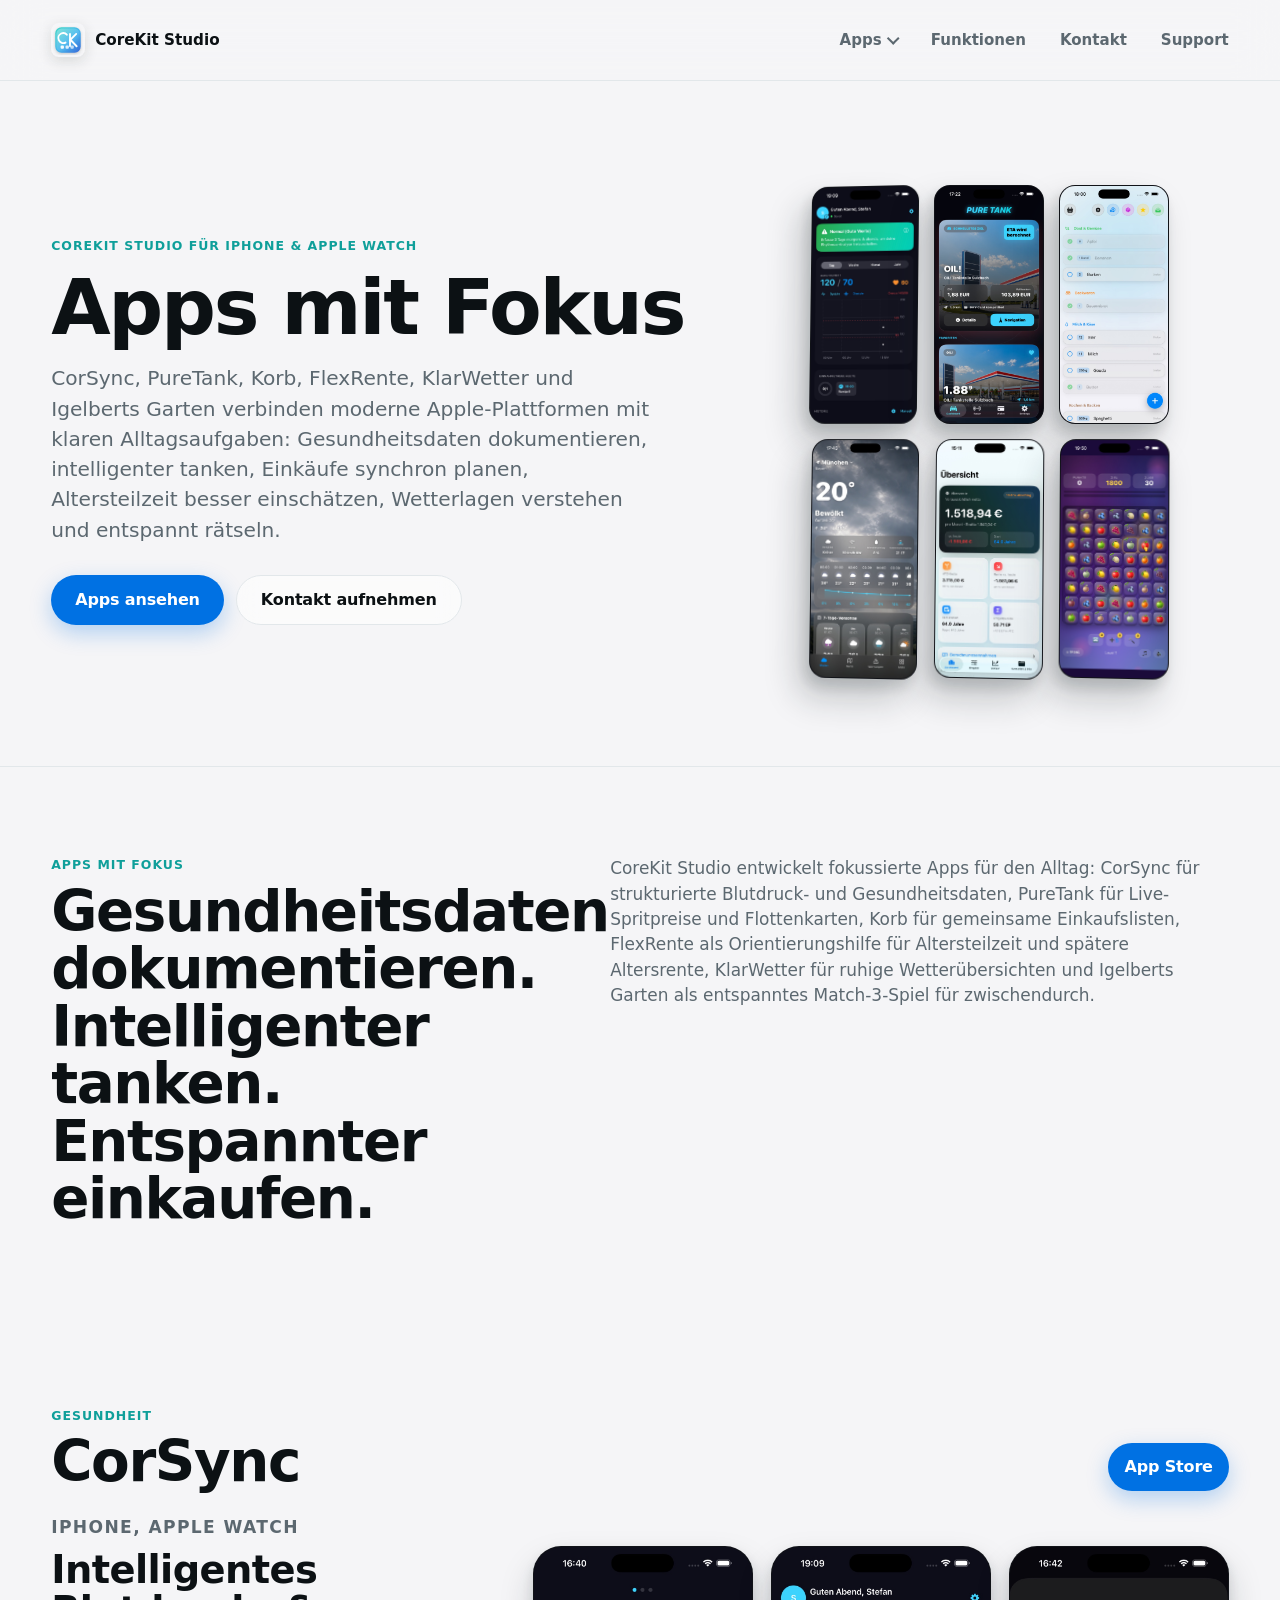
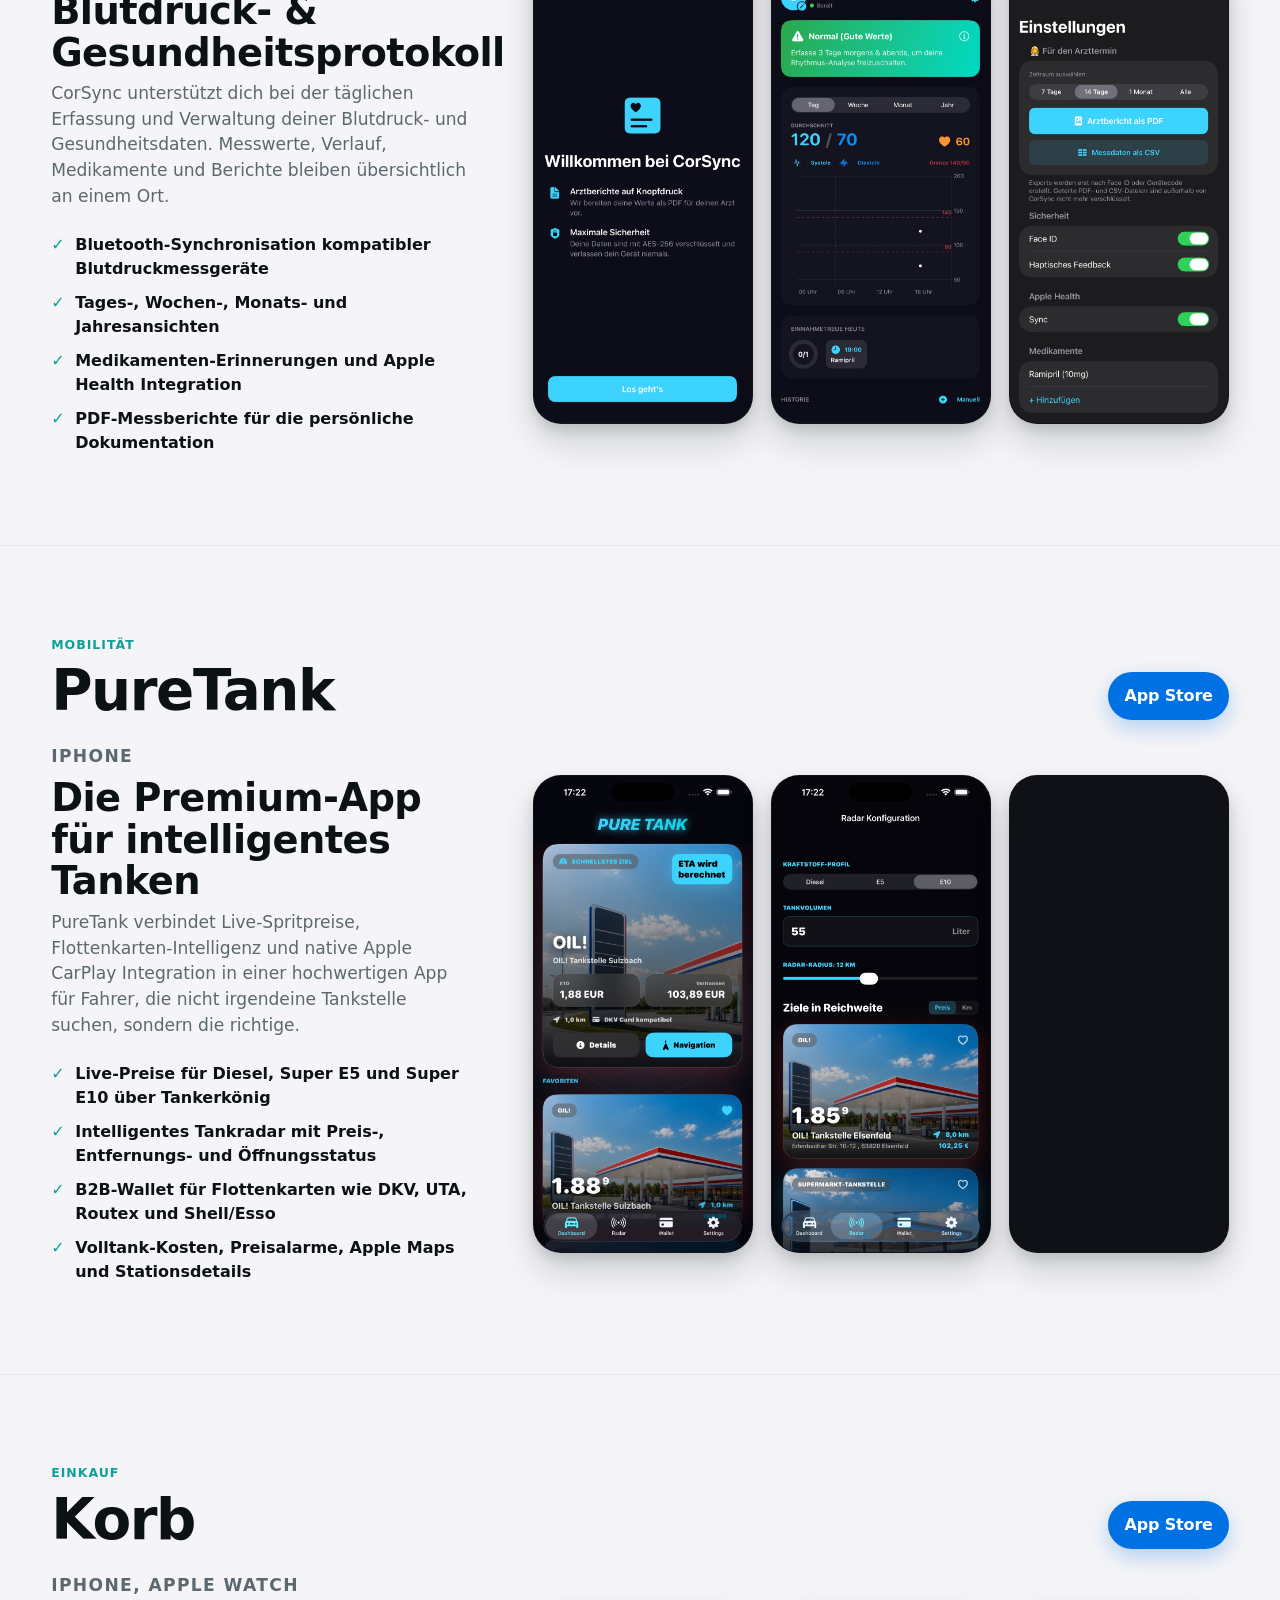
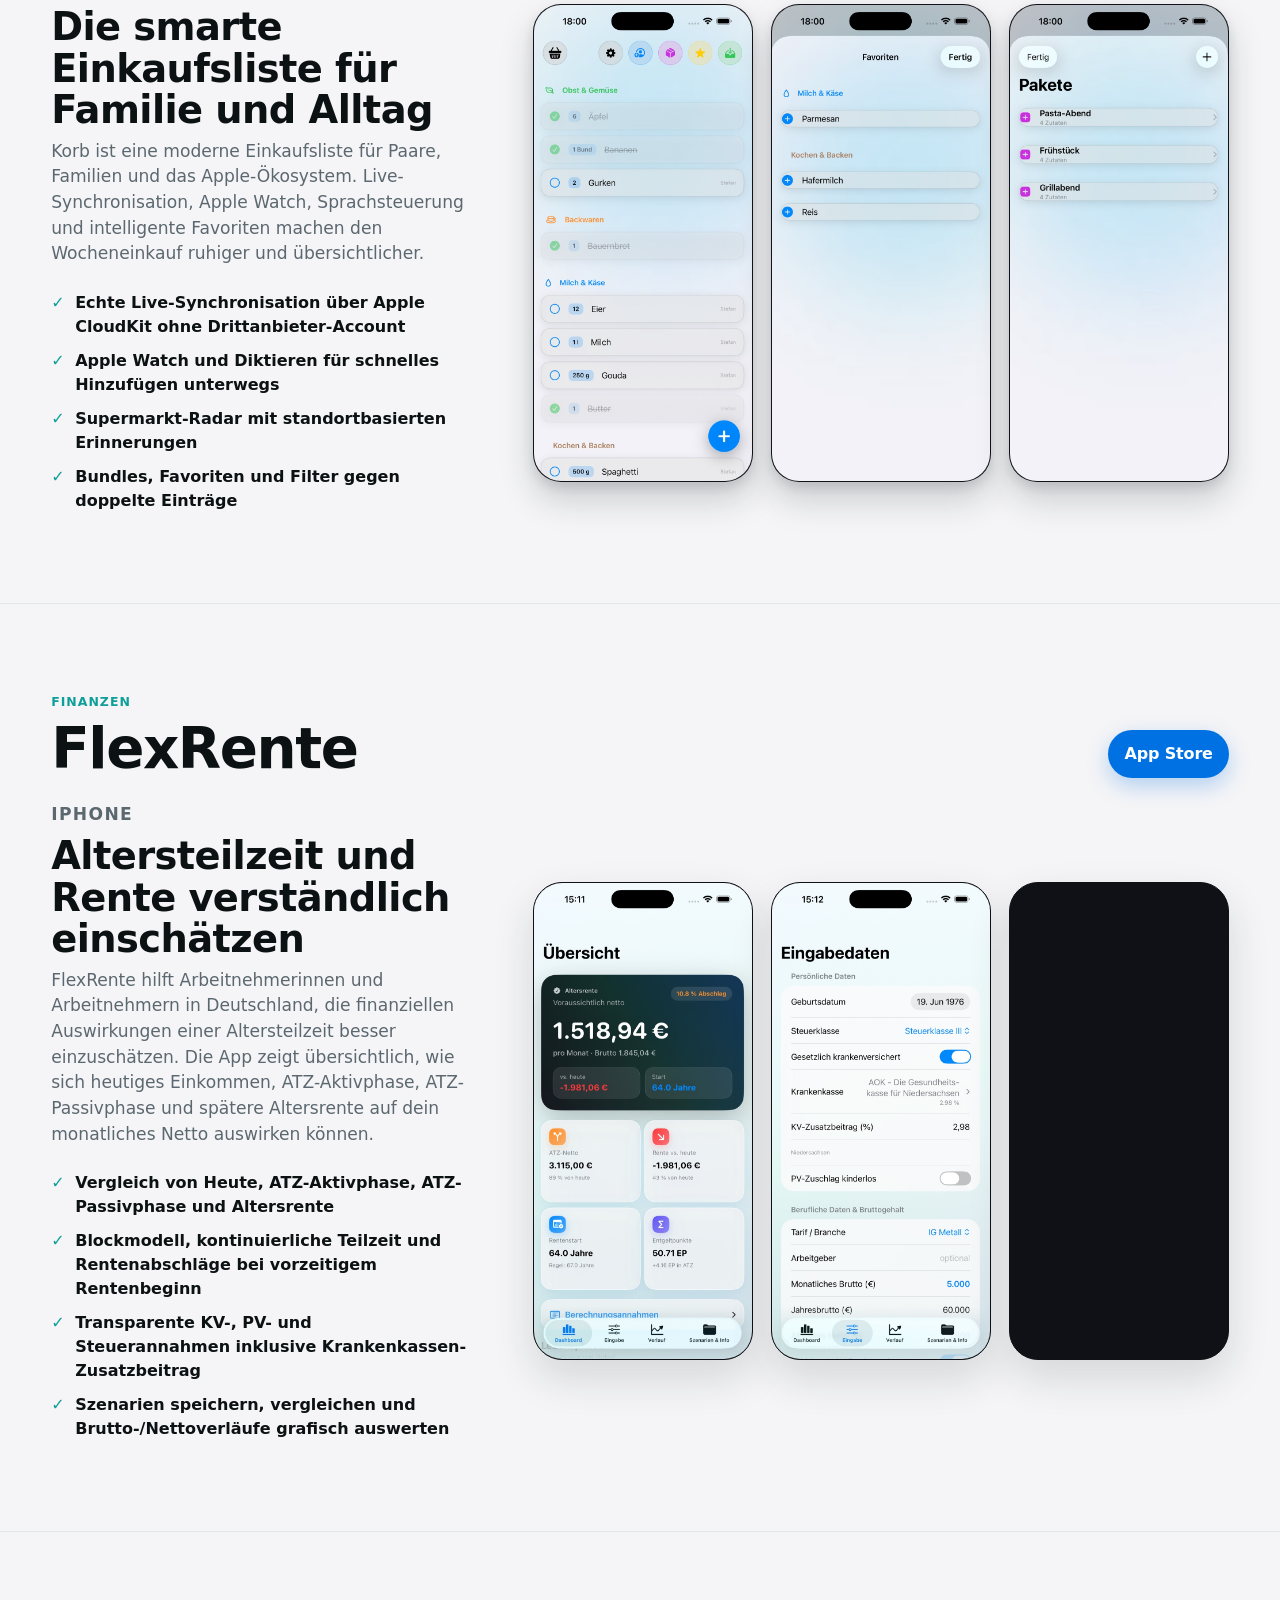
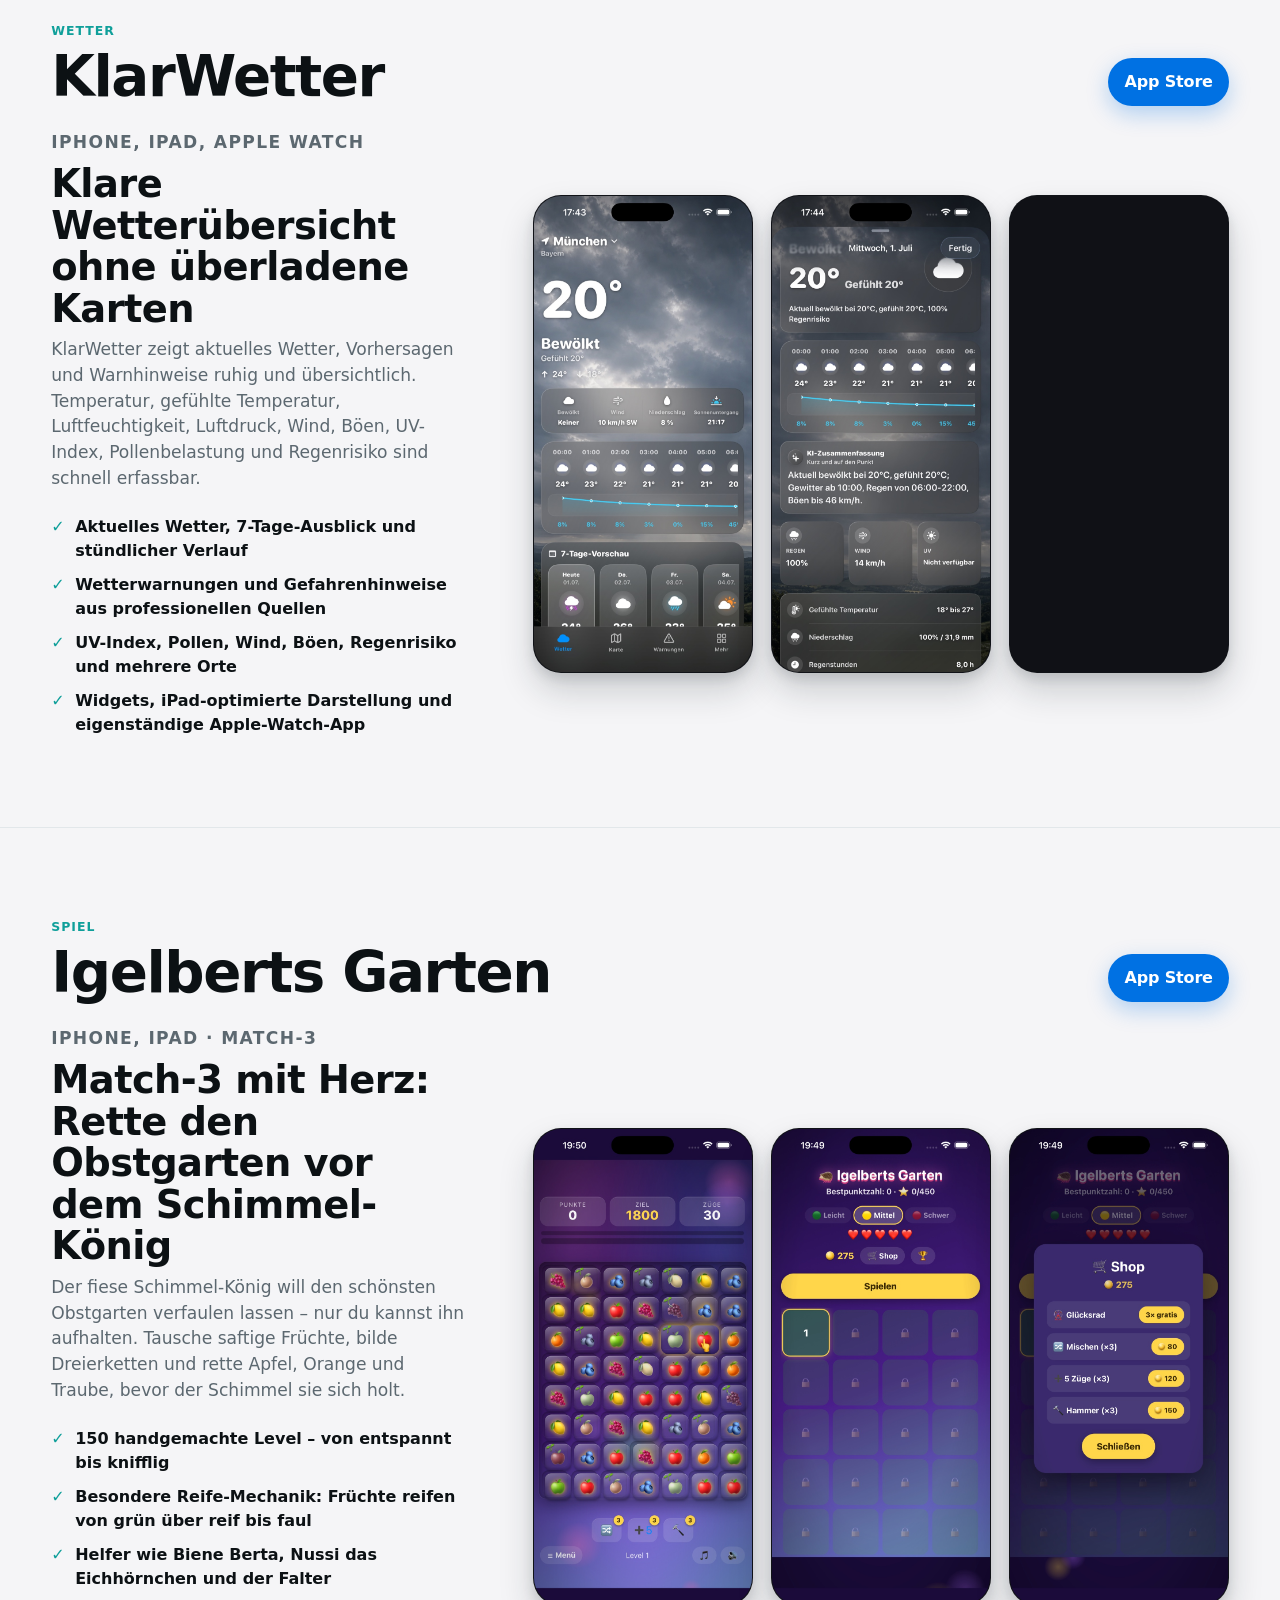
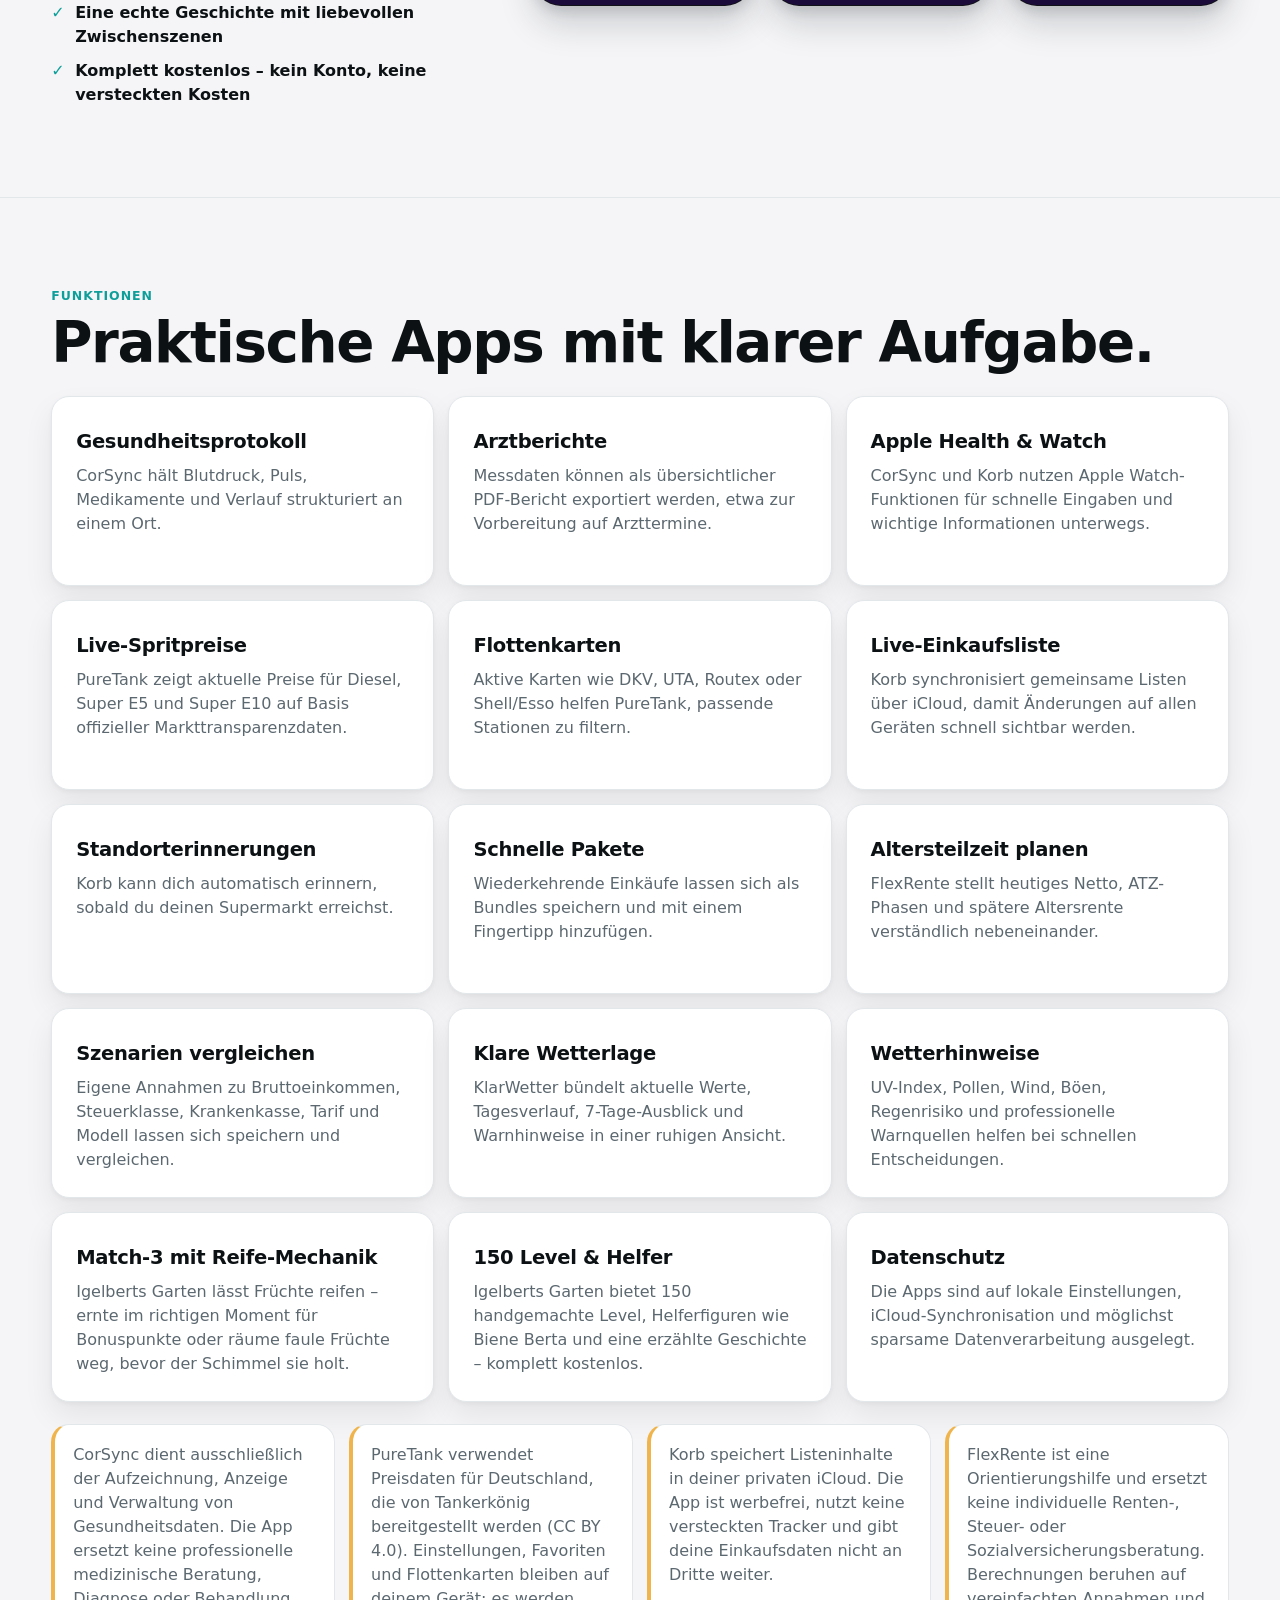
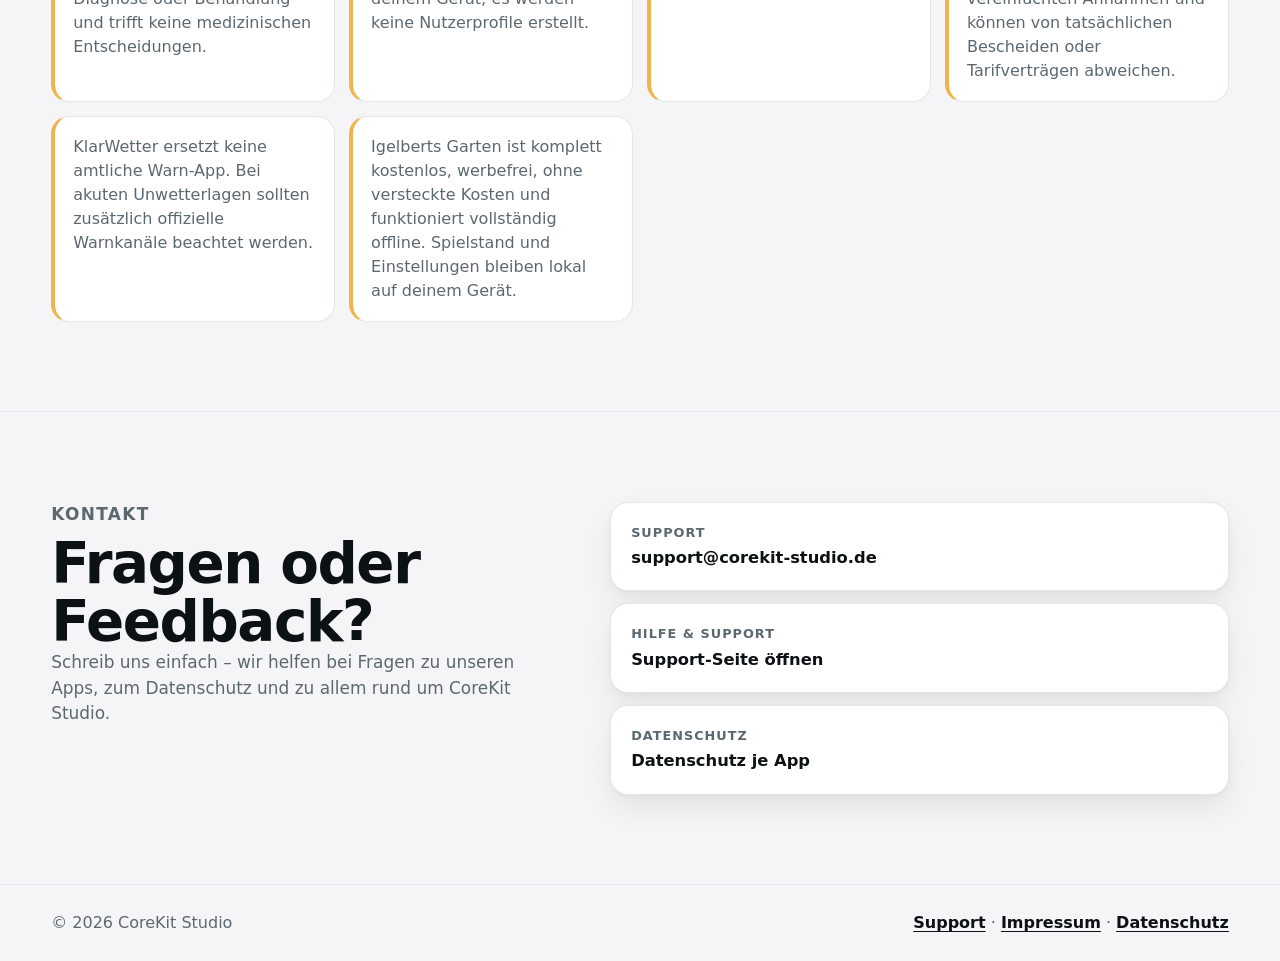
==== commit 232d7e4d: "Soonster vollständig entfernt, ThaiEntry vorerst ausgebaut - App-Sektionen, Apps-Menü, Hero-Bilder, " ====
--- a/index.html
+++ b/index.html
@@ -3,7 +3,7 @@
   <head>
     <meta charset="utf-8">
     <meta name="viewport" content="width=device-width, initial-scale=1, viewport-fit=cover">
-    <meta name="description" content="CoreKit Studio entwickelt moderne iOS Apps und Apple Apps: CorSync, PureTank, Korb, FlexRente, KlarWetter, Soonster für Filme, Serien und Games, ThaiEntry und Igelberts Garten.">
+    <meta name="description" content="CoreKit Studio entwickelt moderne iOS Apps und Apple Apps: CorSync, PureTank, Korb, FlexRente, KlarWetter und Igelberts Garten.">
     <meta name="robots" content="index,follow,max-image-preview:large">
     <meta name="theme-color" content="#f5f5f7" media="(prefers-color-scheme: light)">
     <meta name="theme-color" content="#000000" media="(prefers-color-scheme: dark)">
@@ -11,22 +11,22 @@
     <link rel="canonical" href="https://corekit-studio.de/">
     <link rel="icon" type="image/svg+xml" href="assets/corekit-logo.svg">
     <link rel="apple-touch-icon" sizes="180x180" href="assets/apple-touch-icon.png">
-    <title>CoreKit Studio | iOS Apps für Gesundheit, Reise, Wetter & Alltag</title>
+    <title>CoreKit Studio | iOS Apps für Gesundheit, Mobilität, Wetter & Alltag</title>
 
     <meta property="og:locale" content="de_DE">
     <meta property="og:type" content="website">
     <meta property="og:site_name" content="CoreKit Studio">
     <meta property="og:url" content="https://corekit-studio.de/">
     <meta property="og:title" content="CoreKit Studio | Moderne Apple Apps">
-    <meta property="og:description" content="CorSync, PureTank, Korb, FlexRente, KlarWetter, Soonster, ThaiEntry und Igelberts Garten: fokussierte Apps für Gesundheit, Mobilität, Reise, Entertainment, Alltag und Spielspaß auf Apple Plattformen.">
+    <meta property="og:description" content="CorSync, PureTank, Korb, FlexRente, KlarWetter und Igelberts Garten: fokussierte Apps für Gesundheit, Mobilität, Alltag und Spielspaß auf Apple Plattformen.">
     <meta property="og:image" content="https://corekit-studio.de/assets/corekit-logo.svg">
     <meta property="og:image:alt" content="CoreKit Studio Logo">
     <meta name="twitter:card" content="summary_large_image">
     <meta name="twitter:title" content="CoreKit Studio | iOS Apps für Alltag und Apple Plattformen">
-    <meta name="twitter:description" content="Apps für Blutdruck, Tanken, Einkaufslisten, Altersteilzeit, Wetter, Film-, Serien- und Games-Releases sowie die Vorbereitung der Thailand Digital Arrival Card.">
+    <meta name="twitter:description" content="Apps für Blutdruck, Tanken, Einkaufslisten, Altersteilzeit, Wetter und ein entspanntes Match-3-Spiel.">
     <meta name="twitter:image" content="https://corekit-studio.de/assets/corekit-logo.svg">
 
-    <link rel="stylesheet" href="styles.css?v=20260712-redesign-1">
+    <link rel="stylesheet" href="styles.css?v=20260912-cleanup-1">
     <script type="application/ld+json">
       {
         "@context": "https://schema.org",
@@ -44,7 +44,6 @@
               "https://apps.apple.com/de/app/korb-einkaufsliste/id6764864409",
               "https://apps.apple.com/de/app/flexrente/id6781324924",
               "https://apps.apple.com/de/app/klarwetter/id6780468474",
-              "https://apps.apple.com/de/app/liquidcinema/id6775229691",
               "https://apps.apple.com/de/app/igelberts-garten/id6790464504"
             ]
           },
@@ -54,16 +53,22 @@
             "url": "https://corekit-studio.de/",
             "name": "CoreKit Studio",
             "inLanguage": "de-DE",
-            "publisher": { "@id": "https://corekit-studio.de/#organization" }
+            "publisher": {
+              "@id": "https://corekit-studio.de/#organization"
+            }
           },
           {
             "@type": "WebPage",
             "@id": "https://corekit-studio.de/#webpage",
             "url": "https://corekit-studio.de/",
-            "name": "CoreKit Studio | iOS Apps für Gesundheit, Reise, Wetter & Alltag",
-            "description": "CoreKit Studio entwickelt moderne iOS Apps und Apple Apps für Gesundheitsdaten, Mobilität, Einkauf, Altersteilzeit, Wetter, Film-, Serien- und Games-Releases sowie Reisevorbereitung.",
-            "isPartOf": { "@id": "https://corekit-studio.de/#website" },
-            "about": { "@id": "https://corekit-studio.de/#organization" },
+            "name": "CoreKit Studio | iOS Apps für Gesundheit, Mobilität, Wetter & Alltag",
+            "description": "CoreKit Studio entwickelt moderne iOS Apps und Apple Apps für Gesundheitsdaten, Mobilität, Einkauf, Altersteilzeit, Wetter und entspannten Spielspaß.",
+            "isPartOf": {
+              "@id": "https://corekit-studio.de/#website"
+            },
+            "about": {
+              "@id": "https://corekit-studio.de/#organization"
+            },
             "inLanguage": "de-DE"
           },
           {
@@ -75,7 +80,9 @@
             "description": "CorSync ist eine datenschutzorientierte Blutdruck App für Gesundheitsmanagement, Apple Health Integration, Medikamentenerinnerungen und moderne Auswertungen.",
             "downloadUrl": "https://apps.apple.com/de/app/corsync/id6761901970",
             "image": "https://corekit-studio.de/assets/corsync-dashboard.jpg",
-            "publisher": { "@id": "https://corekit-studio.de/#organization" }
+            "publisher": {
+              "@id": "https://corekit-studio.de/#organization"
+            }
           },
           {
             "@type": "SoftwareApplication",
@@ -87,7 +94,9 @@
             "description": "PureTank ist eine Tankbuch App mit Live-Spritpreisen, Flottenkarten, Statistiken und Kostenkontrolle für Apple Plattformen.",
             "downloadUrl": "https://apps.apple.com/de/app/puretank/id6770213105",
             "image": "https://corekit-studio.de/assets/puretank-dashboard.jpg",
-            "publisher": { "@id": "https://corekit-studio.de/#organization" }
+            "publisher": {
+              "@id": "https://corekit-studio.de/#organization"
+            }
           },
           {
             "@type": "SoftwareApplication",
@@ -99,7 +108,9 @@
             "description": "Korb ist eine moderne Einkaufslisten App mit Familienfreigabe, iCloud Synchronisation, Apple Watch Unterstützung und einfacher Bedienung.",
             "downloadUrl": "https://apps.apple.com/de/app/korb-einkaufsliste/id6764864409",
             "image": "https://corekit-studio.de/assets/korb-dashboard.jpg",
-            "publisher": { "@id": "https://corekit-studio.de/#organization" }
+            "publisher": {
+              "@id": "https://corekit-studio.de/#organization"
+            }
           },
           {
             "@type": "SoftwareApplication",
@@ -110,7 +121,9 @@
             "description": "FlexRente ist eine Orientierungshilfe fuer Arbeitnehmerinnen und Arbeitnehmer in Deutschland, um Altersteilzeit, Netto-Betraege, Rentenabschlaege und Szenarien verstaendlich einzuschaetzen.",
             "downloadUrl": "https://apps.apple.com/de/app/flexrente/id6781324924",
             "image": "https://corekit-studio.de/assets/flexrente-dashboard.jpg",
-            "publisher": { "@id": "https://corekit-studio.de/#organization" }
+            "publisher": {
+              "@id": "https://corekit-studio.de/#organization"
+            }
           },
           {
             "@type": "SoftwareApplication",
@@ -121,29 +134,9 @@
             "description": "KlarWetter ist eine moderne Wetter App fuer iPhone, iPad und Apple Watch mit aktuellem Wetter, 7-Tage-Ausblick, stuendlichem Verlauf, Wetterwarnungen, UV-Index, Pollen, Wind und Regenrisiko.",
             "downloadUrl": "https://apps.apple.com/de/app/klarwetter/id6780468474",
             "image": "https://corekit-studio.de/assets/klarwetter-dashboard.jpg",
-            "publisher": { "@id": "https://corekit-studio.de/#organization" }
-          },
-          {
-            "@type": "SoftwareApplication",
-            "@id": "https://corekit-studio.de/#soonster-app",
-            "name": "Soonster",
-            "alternateName": "LiquidCinema",
-            "applicationCategory": "EntertainmentApplication",
-            "operatingSystem": "iOS, iPadOS",
-            "description": "Soonster ist eine unabhaengige Informations- und Organisations-App fuer Filme, Serien, Games und Veroeffentlichungstermine mit Suche, Favoriten, Release-Kalender, Widgets und optionalen Alarmen. Die App stellt keine Medien, Streams oder Downloads bereit.",
-            "downloadUrl": "https://apps.apple.com/de/app/liquidcinema/id6775229691",
-            "image": "https://corekit-studio.de/assets/soonster-home.jpg",
-            "publisher": { "@id": "https://corekit-studio.de/#organization" }
-          },
-          {
-            "@type": "SoftwareApplication",
-            "@id": "https://corekit-studio.de/#thaientry-app",
-            "name": "ThaiEntry",
-            "applicationCategory": "TravelApplication",
-            "operatingSystem": "iOS",
-            "description": "ThaiEntry ist eine unabhängige Reisehilfe zur lokalen Vorbereitung und Vollständigkeitsprüfung der Thailand Digital Arrival Card. Die endgültige Prüfung und Einreichung erfolgt durch den Reisenden auf der offiziellen TDAC-Website.",
-            "image": "https://corekit-studio.de/assets/thaientry-overview.png",
-            "publisher": { "@id": "https://corekit-studio.de/#organization" }
+            "publisher": {
+              "@id": "https://corekit-studio.de/#organization"
+            }
           },
           {
             "@type": "SoftwareApplication",
@@ -154,9 +147,15 @@
             "operatingSystem": "iOS, iPadOS",
             "description": "Igelberts Garten ist ein kostenloses Match-3-Spiel mit besonderer Reife-Mechanik: Früchte tauschen, Dreierketten bilden, im richtigen Moment ernten und den Obstgarten vor dem Schimmel-König retten. 150 handgemachte Level, Helferfiguren und eine liebevoll erzählte Geschichte.",
             "downloadUrl": "https://apps.apple.com/de/app/igelberts-garten/id6790464504",
-            "offers": { "@type": "Offer", "price": "0", "priceCurrency": "EUR" },
+            "offers": {
+              "@type": "Offer",
+              "price": "0",
+              "priceCurrency": "EUR"
+            },
             "image": "https://corekit-studio.de/assets/igelbert-garten.jpg",
-            "publisher": { "@id": "https://corekit-studio.de/#organization" }
+            "publisher": {
+              "@id": "https://corekit-studio.de/#organization"
+            }
           }
         ]
       }
@@ -177,8 +176,6 @@
             <a href="#korb">Korb</a>
             <a href="#flexrente">FlexRente</a>
             <a href="#klarwetter">KlarWetter</a>
-            <a href="#liquidcinema">Soonster</a>
-            <a href="#thaientry">ThaiEntry</a>
             <a href="#igelbert">Igelbert</a>
           </div>
         </details>
@@ -194,9 +191,8 @@
           <p class="eyebrow">CoreKit Studio für iPhone & Apple Watch</p>
           <h1 id="hero-title">Apps mit Fokus</h1>
           <p class="lead">
-            CorSync, PureTank, Korb, FlexRente, KlarWetter, Soonster und Igelberts Garten verbinden moderne Apple-Plattformen mit klaren Alltagsaufgaben:
-            Gesundheitsdaten dokumentieren, intelligenter tanken, Einkäufe synchron planen, Altersteilzeit besser einschätzen, Wetterlagen verstehen, Film-, Serien- und Games-Releases organisieren und entspannt rätseln.
-            Neu: <strong>ThaiEntry</strong> – die unabhängige Reisehilfe zur Vorbereitung der Thailand Digital Arrival Card.
+            CorSync, PureTank, Korb, FlexRente, KlarWetter und Igelberts Garten verbinden moderne Apple-Plattformen mit klaren Alltagsaufgaben:
+            Gesundheitsdaten dokumentieren, intelligenter tanken, Einkäufe synchron planen, Altersteilzeit besser einschätzen, Wetterlagen verstehen und entspannt rätseln.
           </p>
           <div class="hero-actions">
             <a class="button primary" href="#corsync">Apps ansehen</a>
@@ -209,8 +205,6 @@
           <img class="phone-shot" src="assets/korb-dashboard.jpg" alt="Korb Dashboard mit Einkaufsliste">
           <img class="phone-shot" src="assets/klarwetter-dashboard.jpg" alt="KlarWetter Dashboard mit aktuellem Wetter und Warnhinweisen">
           <img class="phone-shot" src="assets/flexrente-dashboard.jpg" alt="FlexRente Übersicht mit Netto-Vergleich der Lebensphasen">
-          <img class="phone-shot" src="assets/soonster-home.jpg" alt="Soonster Startseite mit Filmvorschau und aktuellen Kinostarts">
-          <img class="phone-shot" src="assets/thaientry-overview.png" alt="ThaiEntry Übersicht zur Vorbereitung der Thailand Digital Arrival Card">
           <img class="phone-shot" src="assets/igelbert-garten.jpg" alt="Igelberts Garten Spielfeld mit Früchten zum Kombinieren">
         </div>
         <!-- Neue App? Einfach ein weiteres <img class="phone-shot"> hier ergänzen. -->
@@ -225,8 +219,7 @@
           CoreKit Studio entwickelt fokussierte Apps für den Alltag: CorSync für strukturierte Blutdruck-
           und Gesundheitsdaten, PureTank für Live-Spritpreise und Flottenkarten, Korb für gemeinsame Einkaufslisten,
           FlexRente als Orientierungshilfe für Altersteilzeit und spätere Altersrente, KlarWetter für ruhige Wetterübersichten
-          und Soonster für Film-, Serien-, Games- und Release-Informationen. ThaiEntry unterstützt Reisende dabei, ihre Angaben für die
-          Thailand Digital Arrival Card lokal und übersichtlich vorzubereiten.
+          und Igelberts Garten als entspanntes Match-3-Spiel für zwischendurch.
         </p>
       </section>
 
@@ -396,73 +389,6 @@
         </div>
       </section>
 
-      <section class="section app-detail" id="liquidcinema" aria-labelledby="liquidcinema-title">
-        <div class="section-heading">
-          <div>
-            <p class="section-kicker">Filme, Serien & Games</p>
-            <h2 id="liquidcinema-title">Soonster</h2>
-          </div>
-          <a class="button primary compact" href="https://apps.apple.com/de/app/liquidcinema/id6775229691" target="_blank" rel="noopener">App Store</a>
-        </div>
-
-        <div class="product-layout">
-          <div class="product-copy">
-            <p class="app-platform">iPhone, iPad</p>
-            <h3>Filme, Serien, Games und Releases im Blick</h3>
-            <p>
-              Soonster bündelt aktuelle und kommende Kinostarts, Filme, Serien, Games und wichtige Veröffentlichungstermine
-              in einer modernen App. Favoriten, Release-Kalender, Widgets und optionale Alarme helfen dir bei der persönlichen Organisation.
-            </p>
-            <ul class="quick-list" aria-label="Soonster Kurzfunktionen">
-              <li>Aktuelle und kommende Kinostarts sowie Release-Fahrpläne pro Titel</li>
-              <li>Film- und Seriendetails mit Bildern, Trailern, Besetzung und Bewertungen</li>
-              <li>Games für PC und Konsole mit Cover, Artwork, Plattformen und Veröffentlichungsterminen</li>
-              <li>Gemeinsame Suche, Favoriten, Watchlists und „Gesehen“-Synchronisation über iCloud</li>
-              <li>Release-Kalender, Widgets sowie flexible Titel- und Spielalarme</li>
-            </ul>
-          </div>
-          <div class="media-strip" aria-label="Soonster Screenshots">
-            <img loading="lazy" decoding="async" src="assets/soonster-home.jpg" alt="Soonster Startseite mit Filmvorschau und aktuellen Kinostarts">
-            <img loading="lazy" decoding="async" src="assets/soonster-search.jpg" alt="Soonster gemeinsame Suche mit Ergebnissen für Filme, Serien und Games">
-            <img loading="lazy" decoding="async" src="assets/soonster-games.jpg" alt="Soonster Games-Bereich mit kommenden Spielen und Spielalarmen">
-          </div>
-        </div>
-      </section>
-
-      <section class="section app-detail" id="thaientry" aria-labelledby="thaientry-title">
-        <div class="section-heading">
-          <div>
-            <p class="section-kicker">Reise</p>
-            <h2 id="thaientry-title">ThaiEntry</h2>
-          </div>
-          <span class="button secondary compact disabled-button">Bald im App Store</span>
-        </div>
-
-        <div class="product-layout">
-          <div class="product-copy">
-            <p class="app-platform">iPhone</p>
-            <h3>Thailand Digital Arrival Card sicher vorbereiten</h3>
-            <p>
-              ThaiEntry hilft dir, die für die Thailand Digital Arrival Card benötigten Angaben lokal zusammenzustellen,
-              auf Vollständigkeit zu prüfen und kontrolliert in die offizielle TDAC-Website zu übertragen.
-              Die endgültige Prüfung und Einreichung führst du dort selbst durch.
-            </p>
-            <ul class="quick-list" aria-label="ThaiEntry Kurzfunktionen">
-              <li>Reisepass-MRZ mit der iPhone-Kamera scannen und bis zu 10 Reisende verwalten</li>
-              <li>Pass-, Reise-, Unterkunfts- und Reiseverlaufsdaten übersichtlich vorbereiten</li>
-              <li>Lokale Speicherung im iOS-Schlüsselbund und optionale App-Sperre</li>
-              <li>Einreichungszeitraum prüfen und drei Tage vor der Ankunft lokal erinnern lassen</li>
-              <li>Deutsch, Englisch, Japanisch, Koreanisch, Russisch und vereinfachtes Chinesisch</li>
-            </ul>
-          </div>
-          <div class="media-strip" aria-label="ThaiEntry Screenshots">
-            <img loading="lazy" decoding="async" src="assets/thaientry-overview.png" alt="ThaiEntry Übersicht mit vorbereitetem TDAC-Reiseablauf">
-            <img loading="lazy" decoding="async" src="assets/thaientry-travelers.png" alt="ThaiEntry Reisendenansicht mit Pass- und Personendaten">
-            <img loading="lazy" decoding="async" src="assets/thaientry-tdac.png" alt="ThaiEntry Prüfung vor dem Öffnen der offiziellen TDAC-Website">
-          </div>
-        </div>
-      </section>
-
       <section class="section app-detail" id="igelbert" aria-labelledby="igelbert-title">
         <div class="section-heading">
           <div>
@@ -554,22 +480,6 @@
             <p>UV-Index, Pollen, Wind, Böen, Regenrisiko und professionelle Warnquellen helfen bei schnellen Entscheidungen.</p>
           </article>
           <article>
-            <h3>Filme, Serien & Games</h3>
-            <p>Soonster zeigt Metadaten, Trailer, Bewertungen, Spieldetails und Veröffentlichungstermine an einem Ort.</p>
-          </article>
-          <article>
-            <h3>Release-Radar & Alarme</h3>
-            <p>Favoriten, Release-Kalender, Widgets sowie Titel- und Spielalarme helfen, kommende Termine übersichtlich zu verfolgen.</p>
-          </article>
-          <article>
-            <h3>TDAC vorbereiten</h3>
-            <p>ThaiEntry prüft Pass-, Reise- und Unterkunftsangaben vor dem kontrollierten Wechsel zur offiziellen TDAC-Website.</p>
-          </article>
-          <article>
-            <h3>Reisedaten lokal schützen</h3>
-            <p>ThaiEntry speichert vorbereitete Daten im iOS-Schlüsselbund und kann optional mit Face ID oder Gerätecode gesperrt werden.</p>
-          </article>
-          <article>
             <h3>Match-3 mit Reife-Mechanik</h3>
             <p>Igelberts Garten lässt Früchte reifen – ernte im richtigen Moment für Bonuspunkte oder räume faule Früchte weg, bevor der Schimmel sie holt.</p>
           </article>
@@ -603,15 +513,6 @@
           </p>
           <p class="medical-note">
             KlarWetter ersetzt keine amtliche Warn-App. Bei akuten Unwetterlagen sollten zusätzlich offizielle Warnkanäle beachtet werden.
-          </p>
-          <p class="medical-note">
-            Soonster stellt keine Filme, Serien, Spiele, Streams oder Downloads bereit, hostet keine Medieninhalte und enthält keine
-            Download-, Torrent-, Usenet- oder Magnet-Links. Angezeigte Informationen stammen aus externen Quellen und können variieren.
-          </p>
-          <p class="medical-note">
-            ThaiEntry ist eine unabhängige Reisehilfe und weder mit der thailändischen Regierung noch mit der Einwanderungsbehörde verbunden.
-            Die offizielle TDAC ist kostenlos. ThaiEntry reicht nichts im Namen des Reisenden ein; die Angaben müssen auf der offiziellen
-            Website geprüft und dort selbst abgesendet werden.
           </p>
           <p class="medical-note">
             Igelberts Garten ist komplett kostenlos, werbefrei, ohne versteckte Kosten und funktioniert vollständig offline. Spielstand und Einstellungen bleiben lokal auf deinem Gerät.
--- a/styles.css
+++ b/styles.css
@@ -888,18 +888,6 @@
   overflow: visible;
 }
 
-.app-showcase::after {
-  content: "";
-  display: block;
-  width: 100%;
-  max-width: 128px;
-  aspect-ratio: 1320 / 2868;
-  background: #101116 url("assets/flexrente-dashboard.jpg") top center / cover no-repeat;
-  border: 1.5px solid #101116;
-  border-radius: 14px;
-  box-shadow: 0 18px 42px rgba(23, 32, 38, 0.14);
-}
-
 .app-showcase .phone-shot,
 .app-showcase .primary-shot {
   width: 100%;
@@ -1015,24 +1003,11 @@
   }
 }
 
-/* LiquidCinema hero focus image */
+/* Hero-Reihe: Feinabstimmung */
 .app-showcase {
   grid-template-columns: repeat(6, minmax(0, 1fr));
   width: min(100%, 820px);
   gap: clamp(7px, 1.1vw, 12px);
-}
-
-.app-showcase::before {
-  content: "";
-  display: block;
-  width: 100%;
-  max-width: 118px;
-  aspect-ratio: 1320 / 2868;
-  background: #101116 url("assets/liquidcinema-home.jpg") top center / cover no-repeat;
-  border: 1.5px solid #101116;
-  border-radius: 14px;
-  box-shadow: 0 18px 42px rgba(23, 32, 38, 0.14);
-  order: 6;
 }
 
 .app-showcase::after {
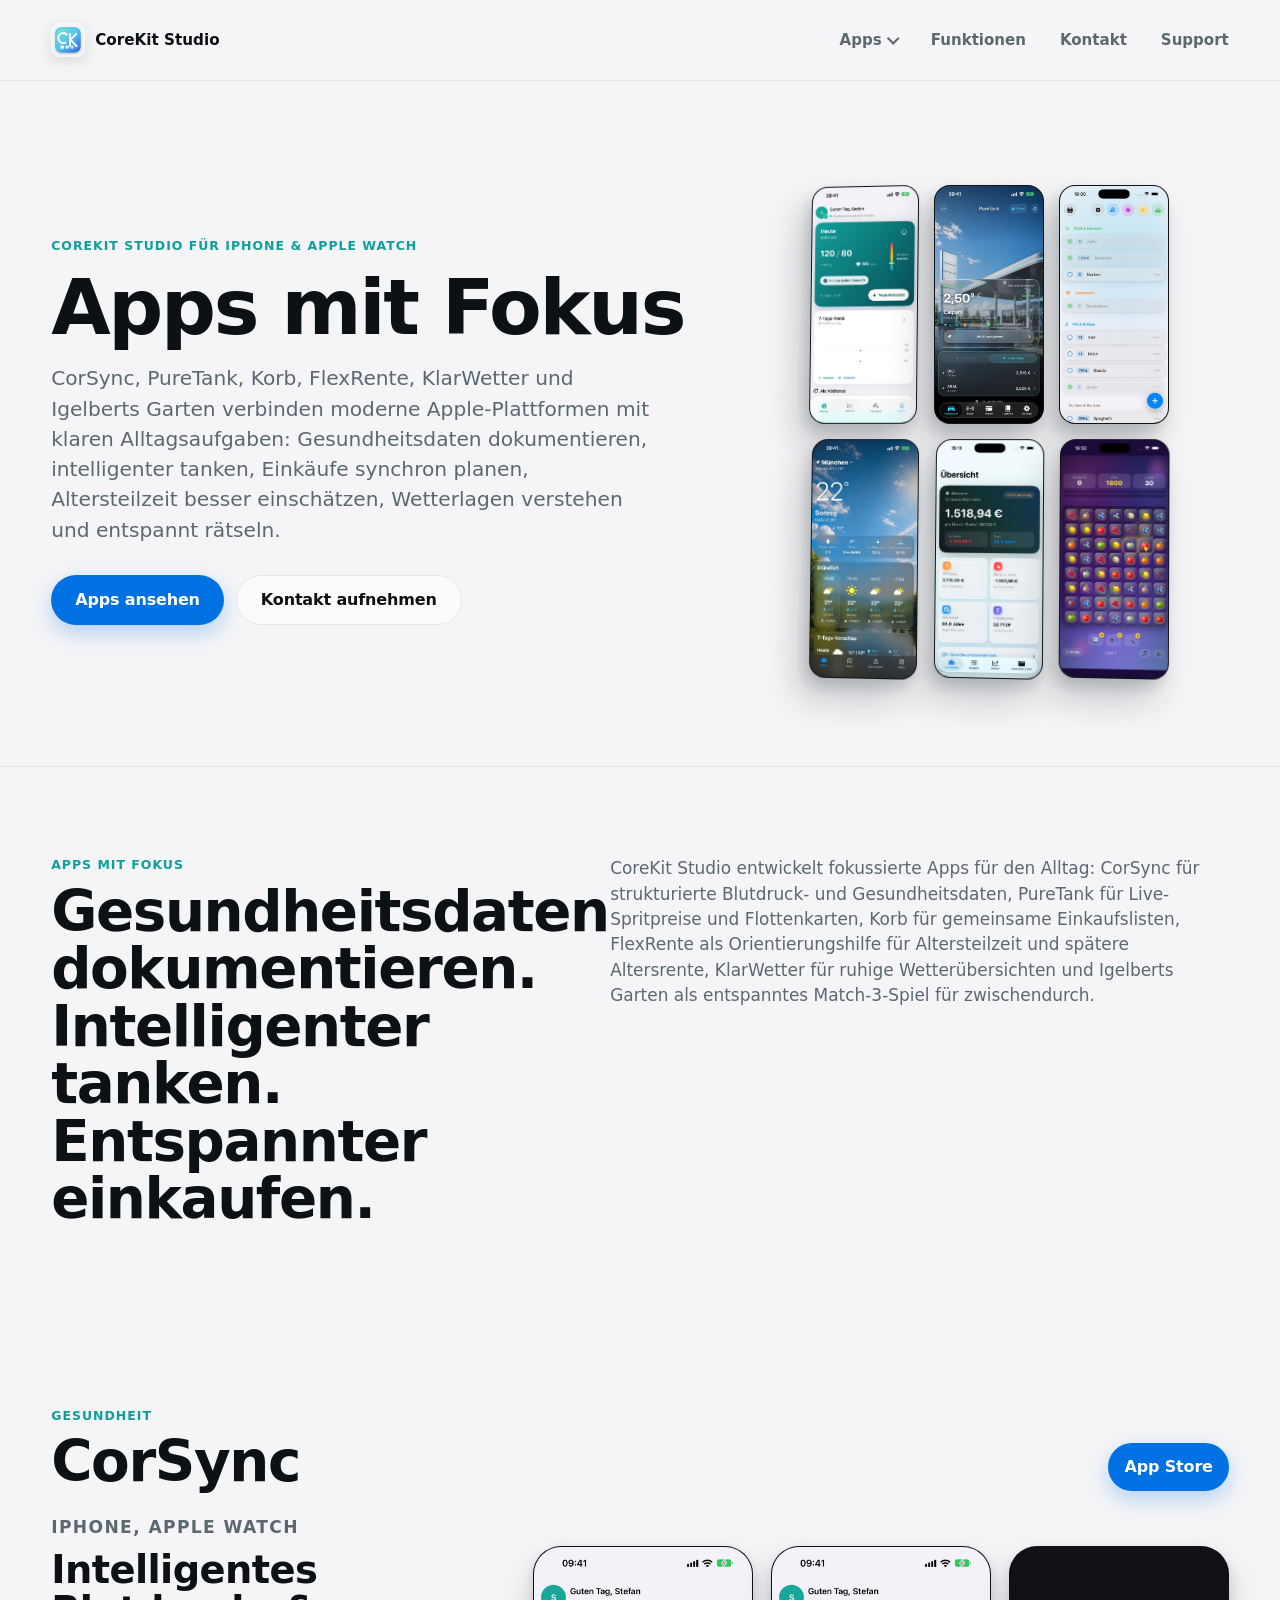
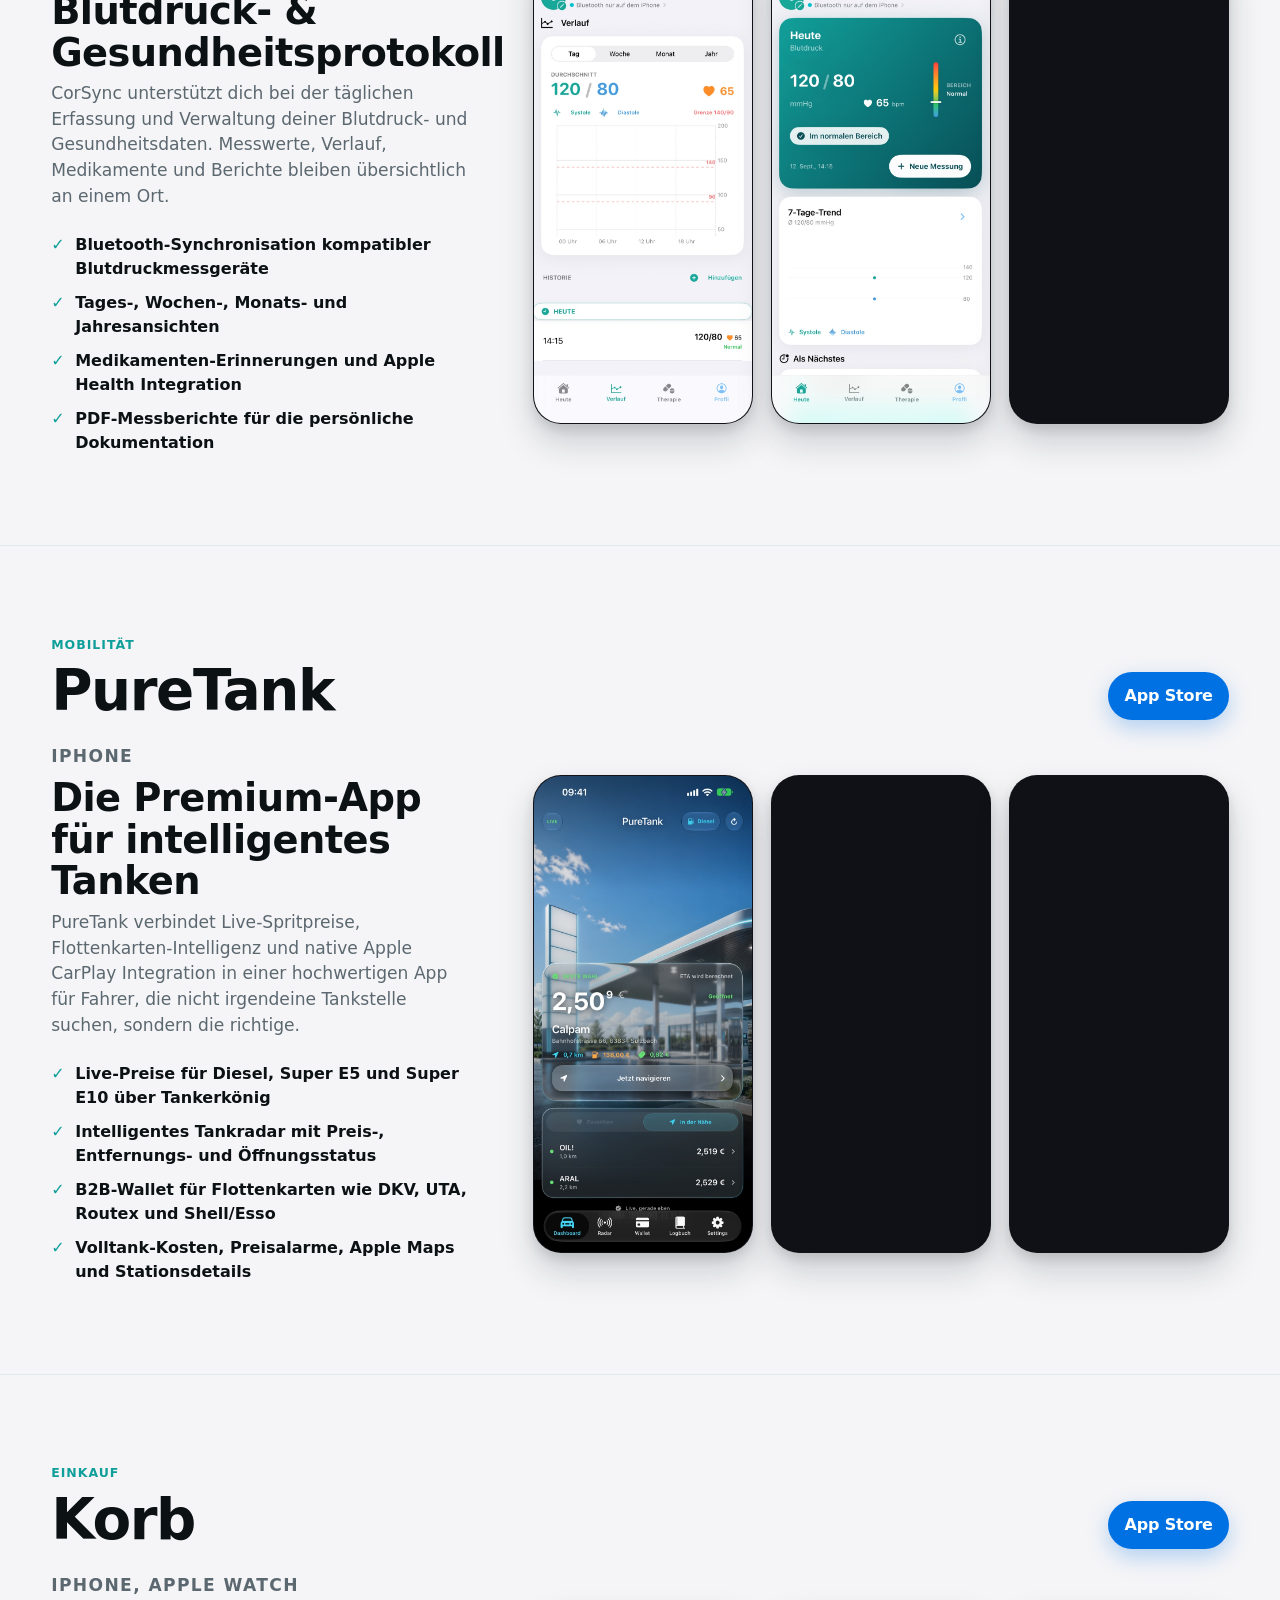
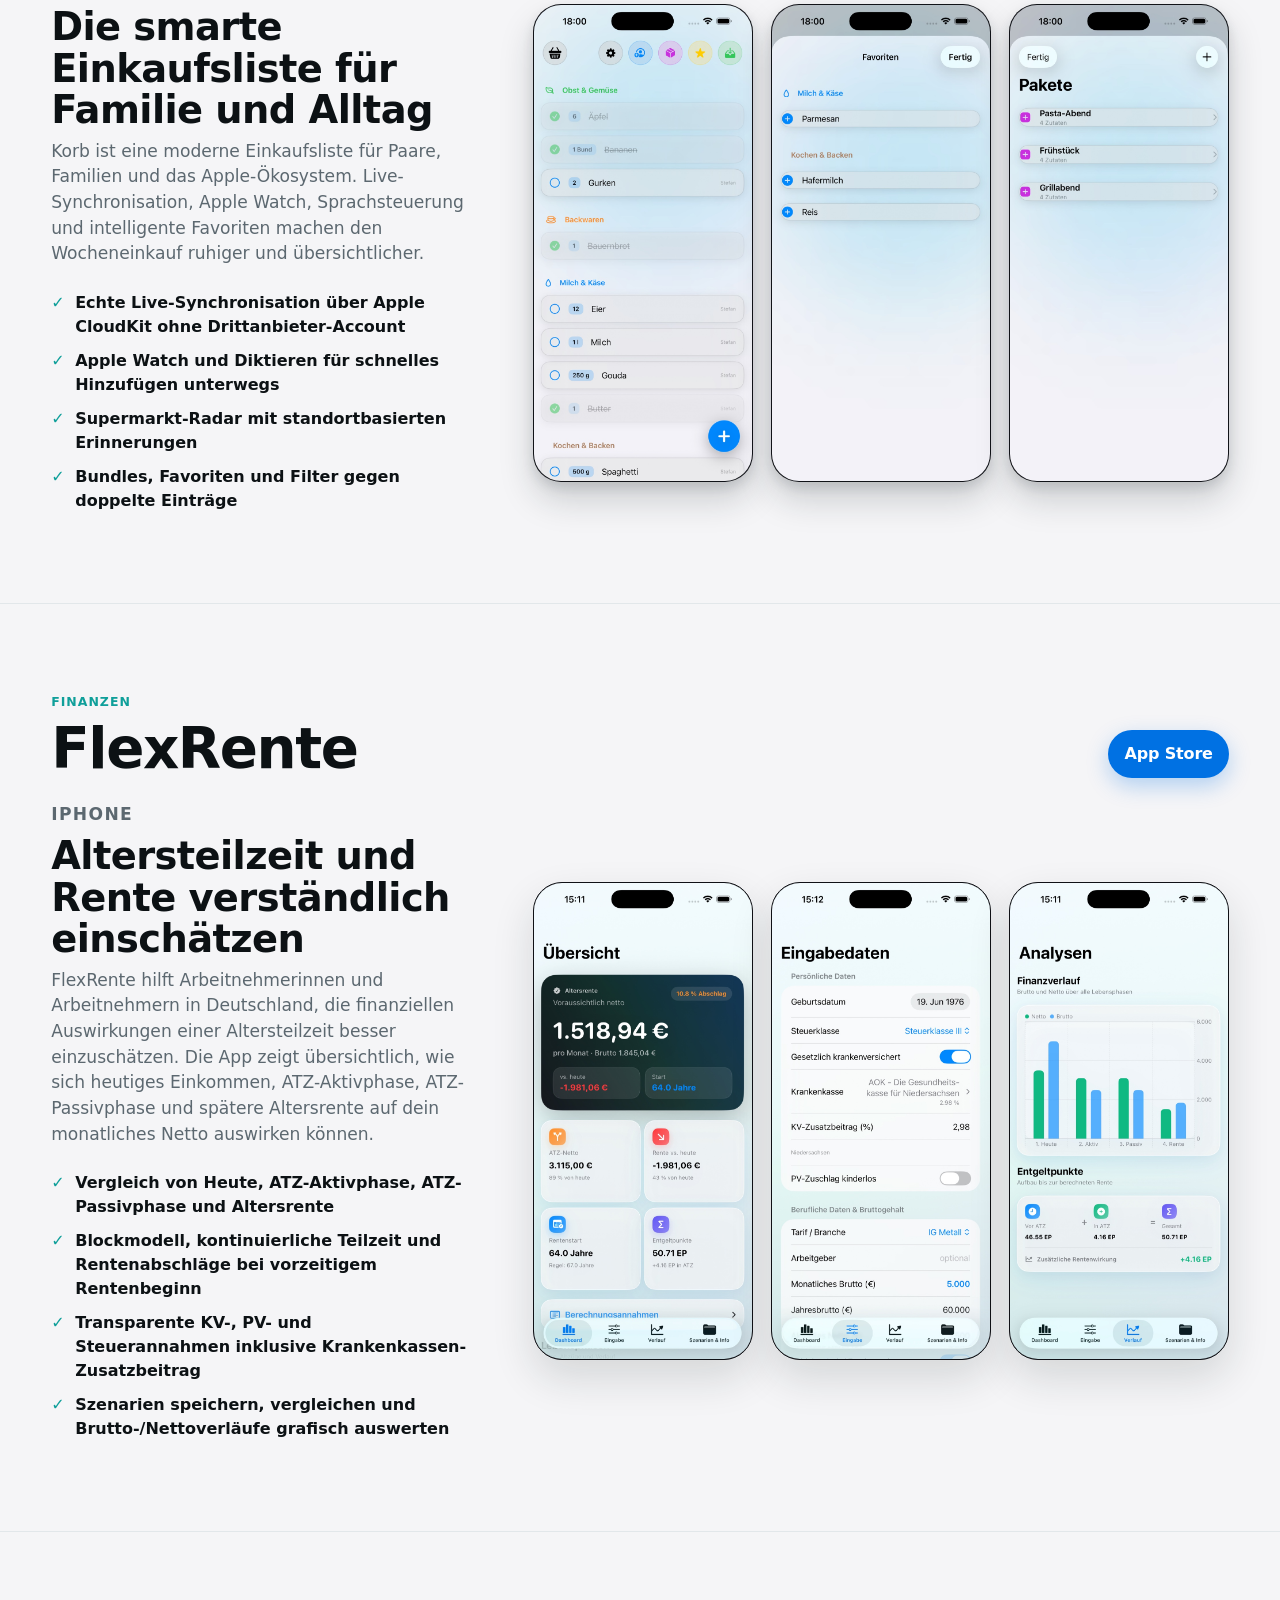
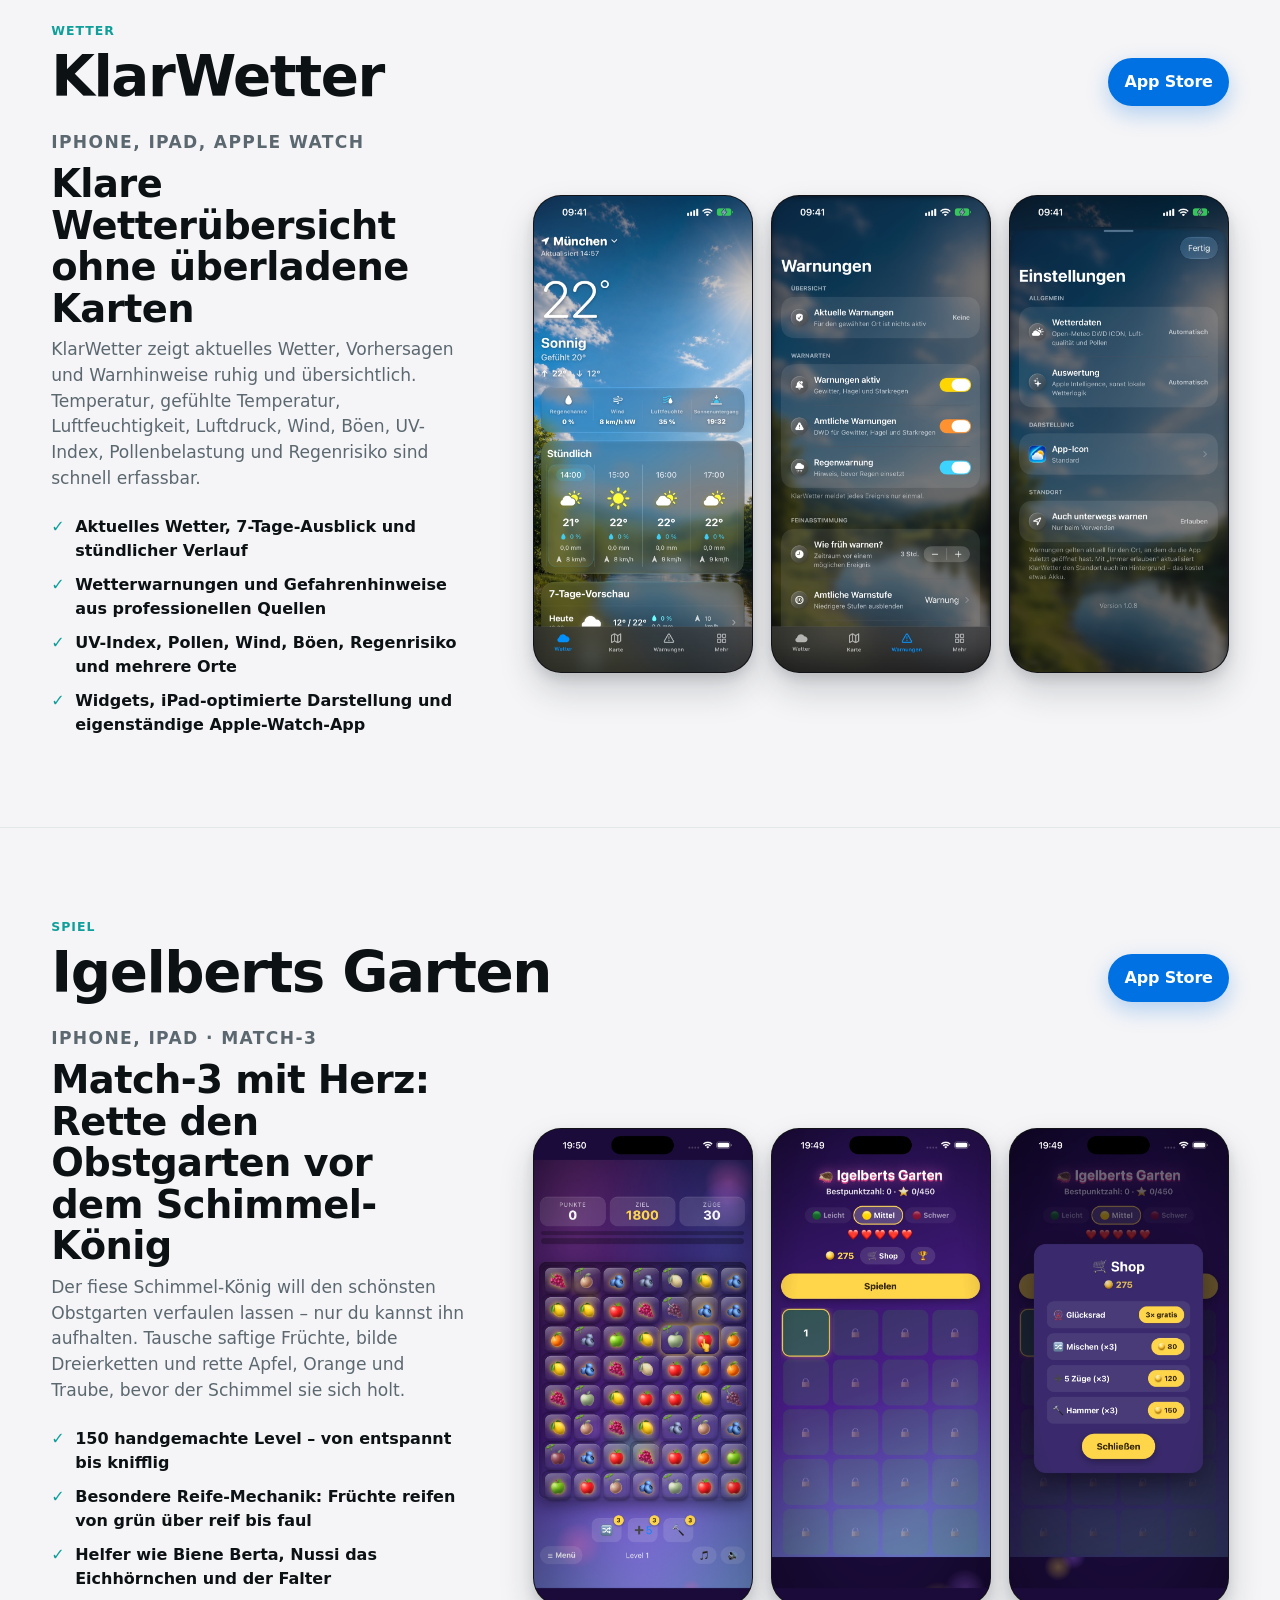
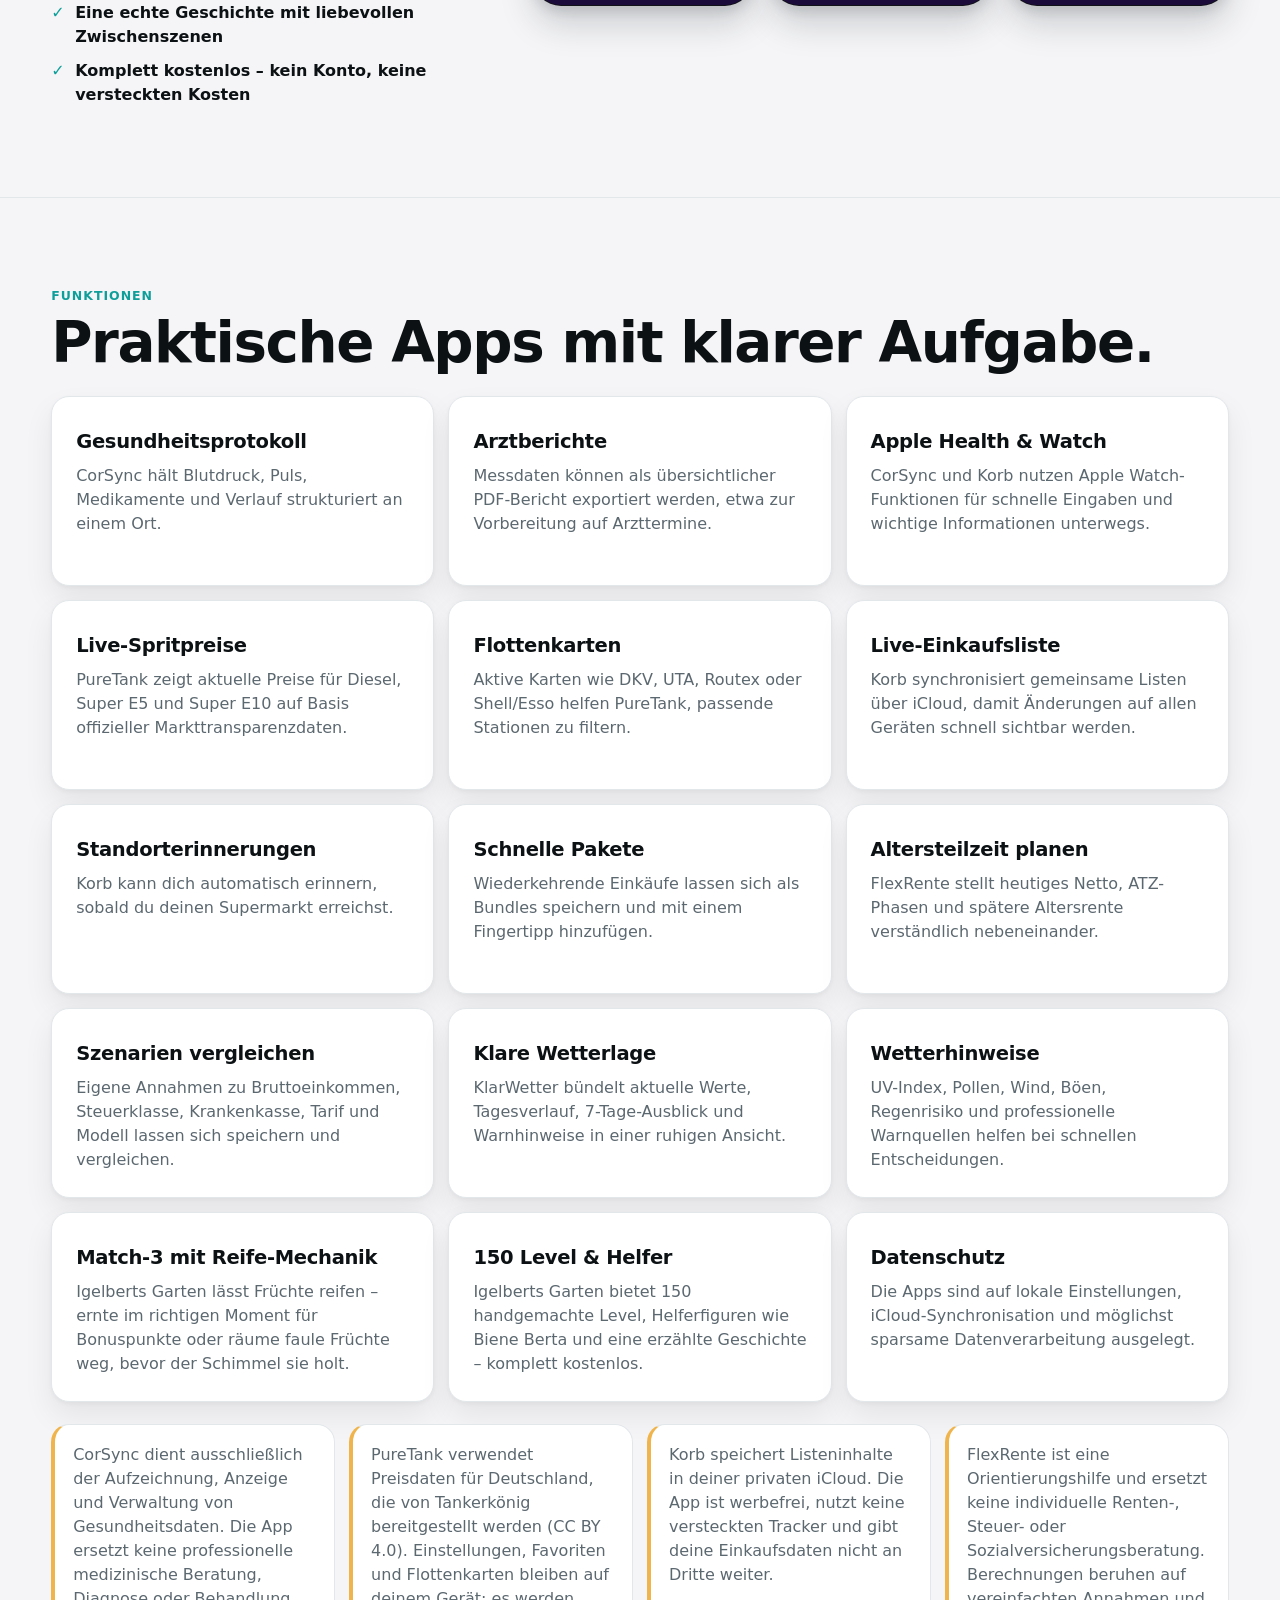
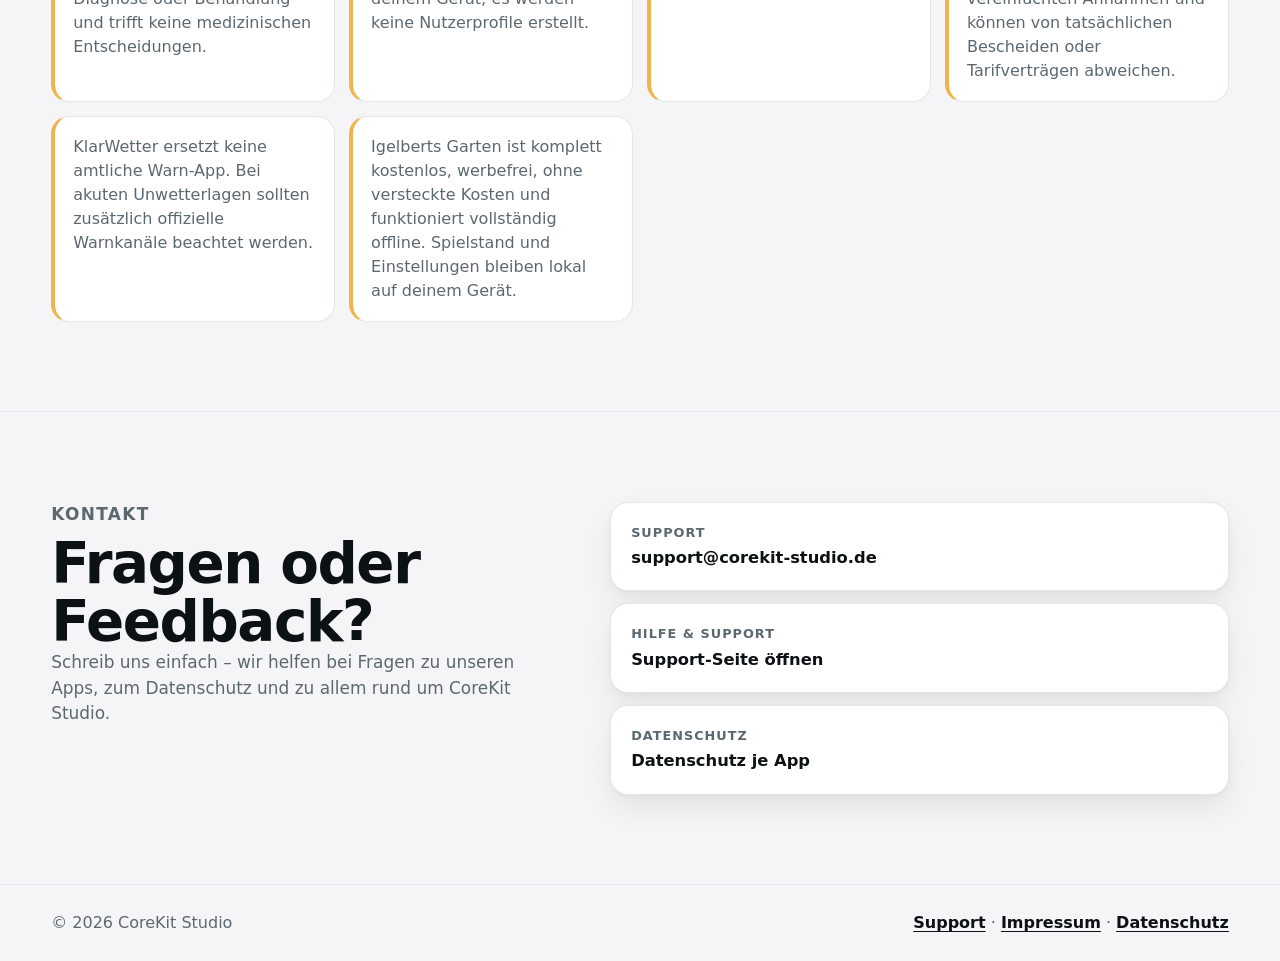
==== commit 3d7575c9: "Neue Screenshots für KlarWetter - Drei neue Screenshots (Dashboard, Vorhersage, Einstellungen) auf 7" ====
--- a/index.html
+++ b/index.html
@@ -203,7 +203,7 @@
           <img class="phone-shot" src="assets/corsync-dashboard.jpg" alt="CorSync Dashboard mit Blutdruckwerten und Medikamentenerinnerung">
           <img class="phone-shot" src="assets/puretank-dashboard.jpg" alt="PureTank Dashboard mit Live-Spritpreisen">
           <img class="phone-shot" src="assets/korb-dashboard.jpg" alt="Korb Dashboard mit Einkaufsliste">
-          <img class="phone-shot" src="assets/klarwetter-dashboard.jpg" alt="KlarWetter Dashboard mit aktuellem Wetter und Warnhinweisen">
+          <img class="phone-shot" src="assets/klarwetter-dashboard.jpg" alt="KlarWetter mit aktuellem Wetter, stündlichem Verlauf und 7-Tage-Vorschau">
           <img class="phone-shot" src="assets/flexrente-dashboard.jpg" alt="FlexRente Übersicht mit Netto-Vergleich der Lebensphasen">
           <img class="phone-shot" src="assets/igelbert-garten.jpg" alt="Igelberts Garten Spielfeld mit Früchten zum Kombinieren">
         </div>
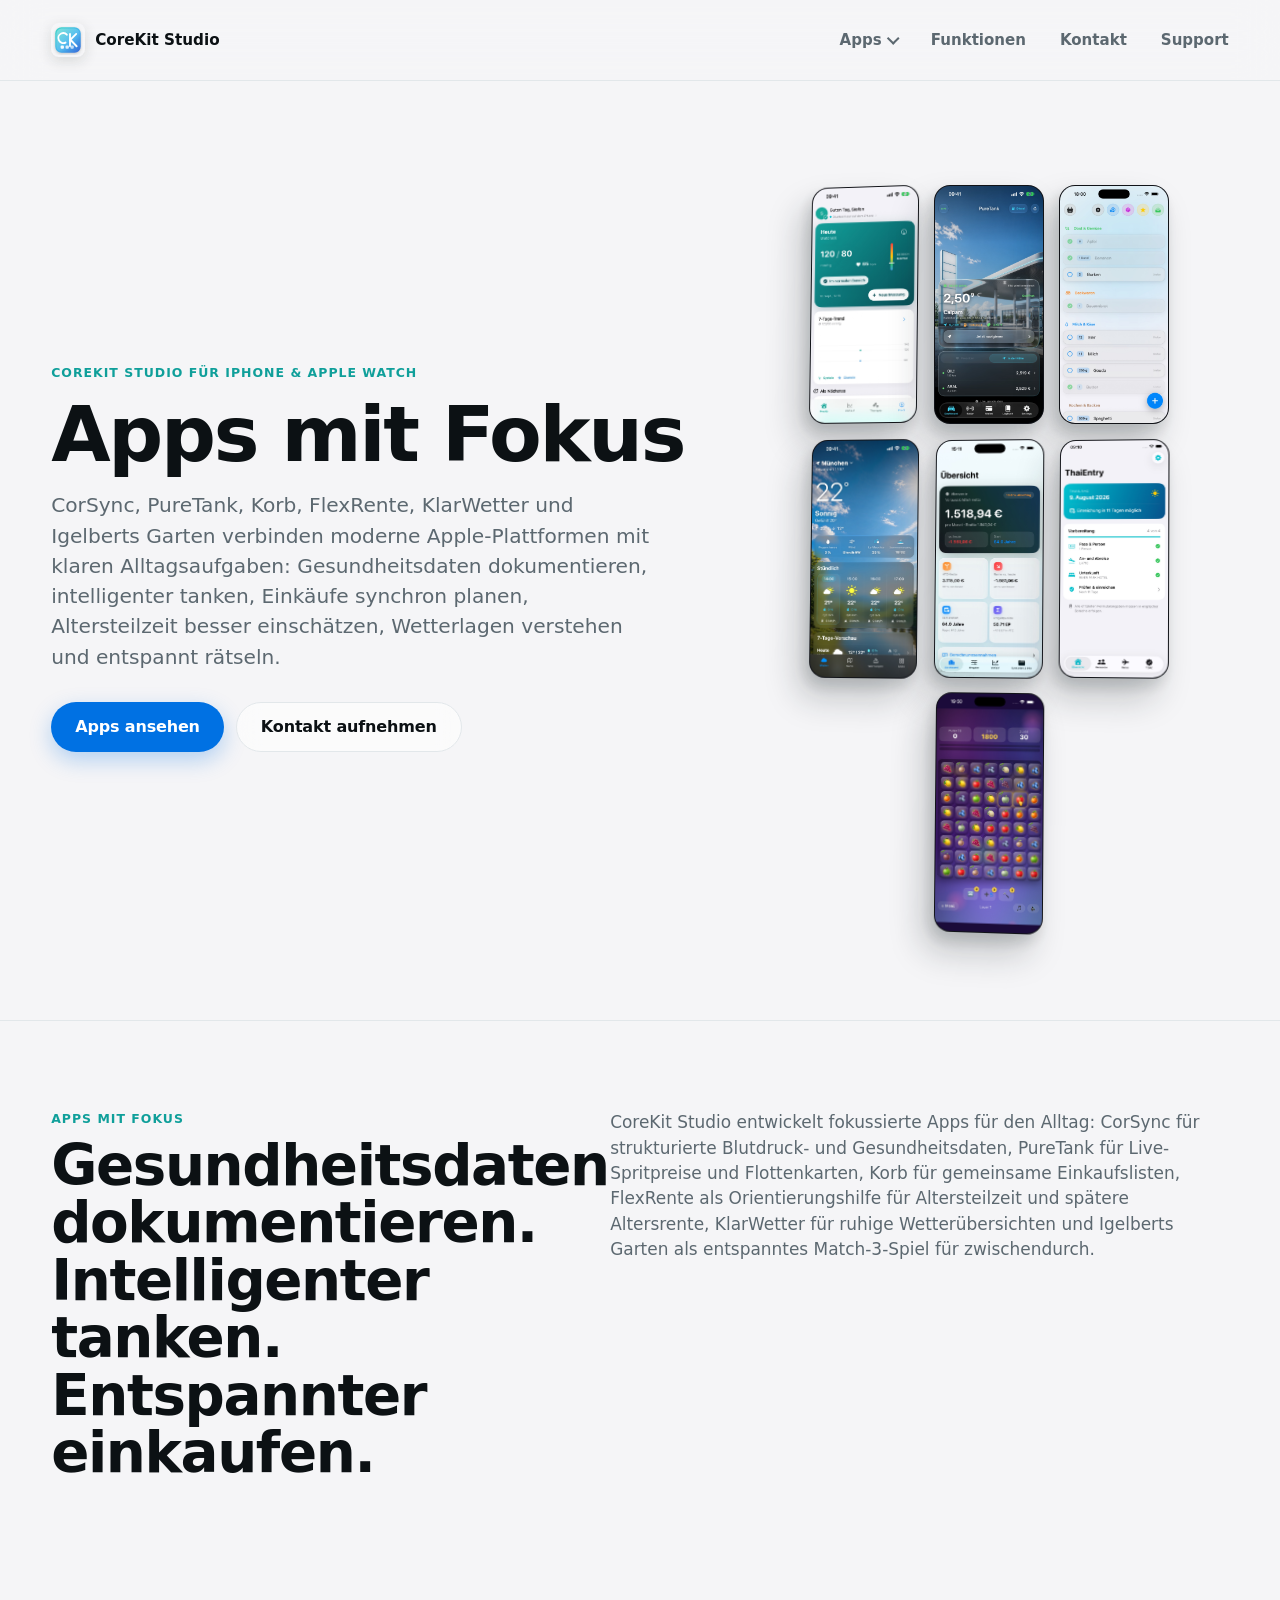
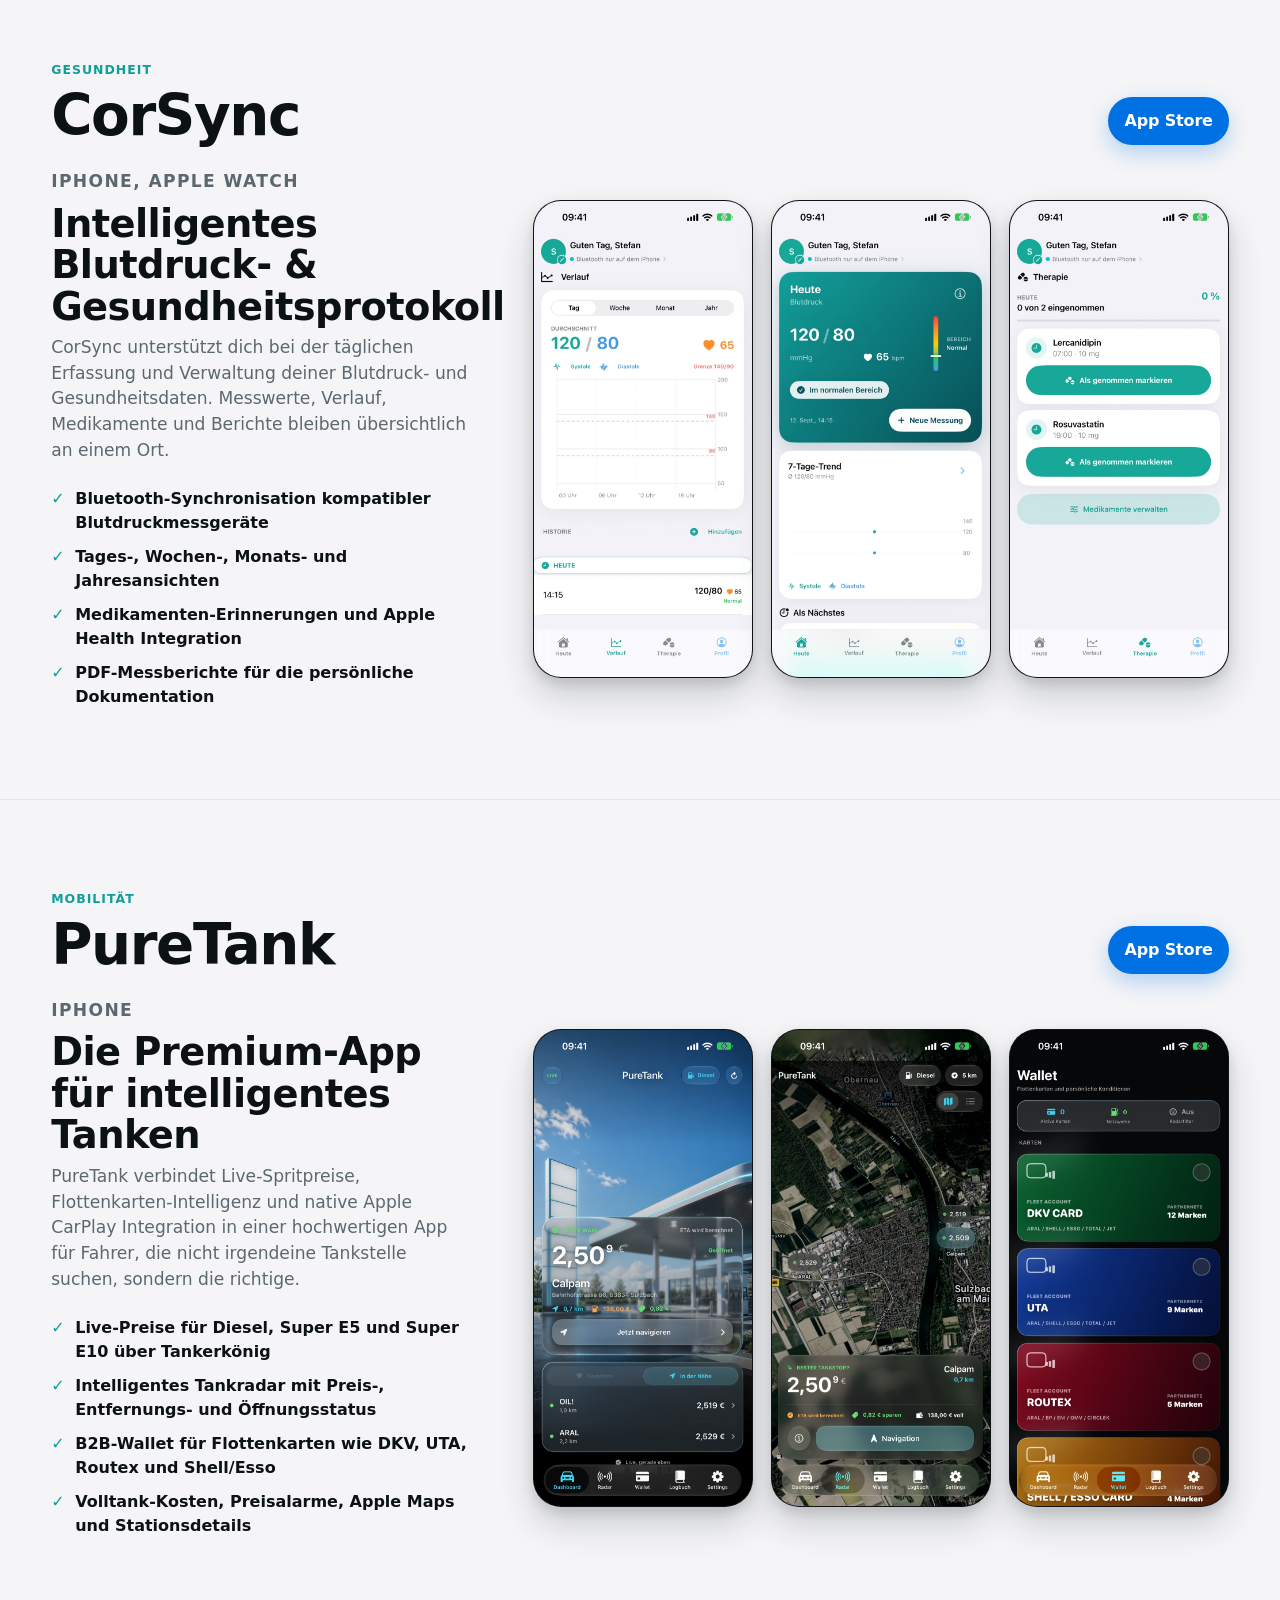
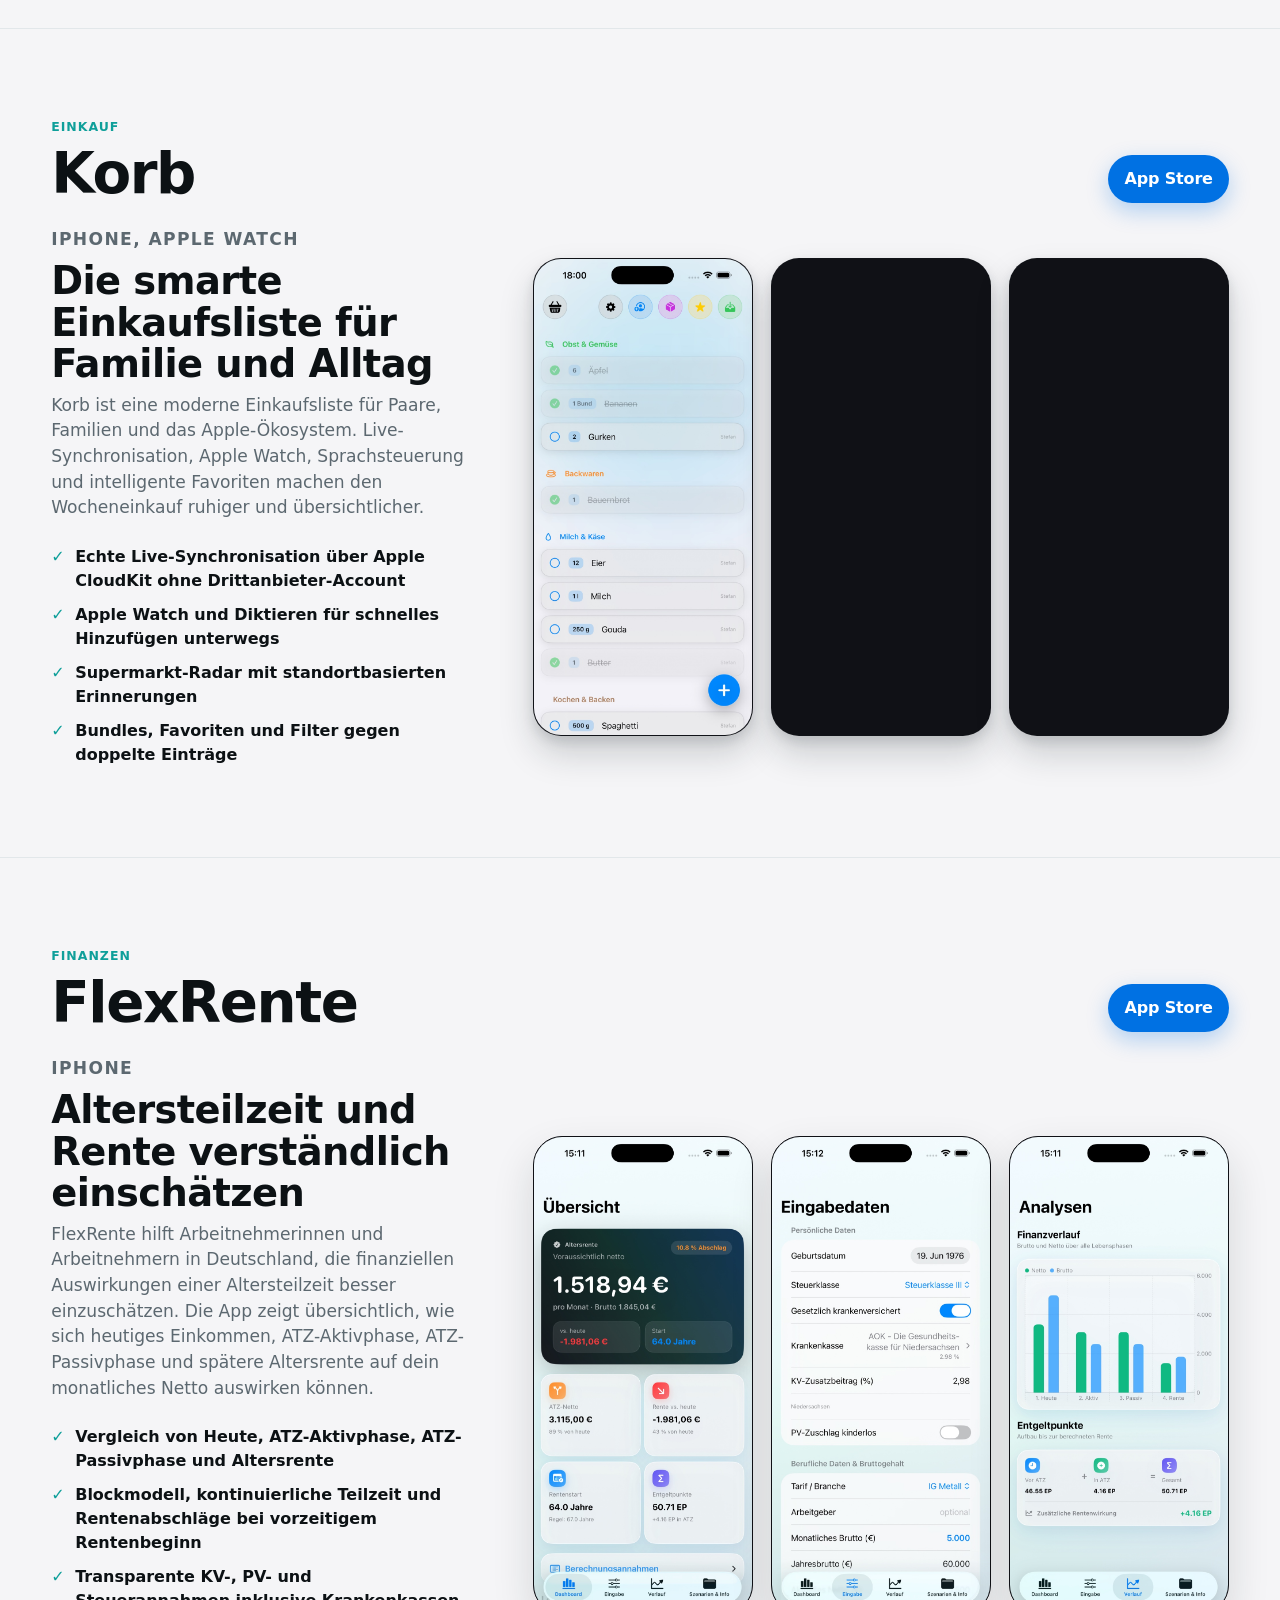
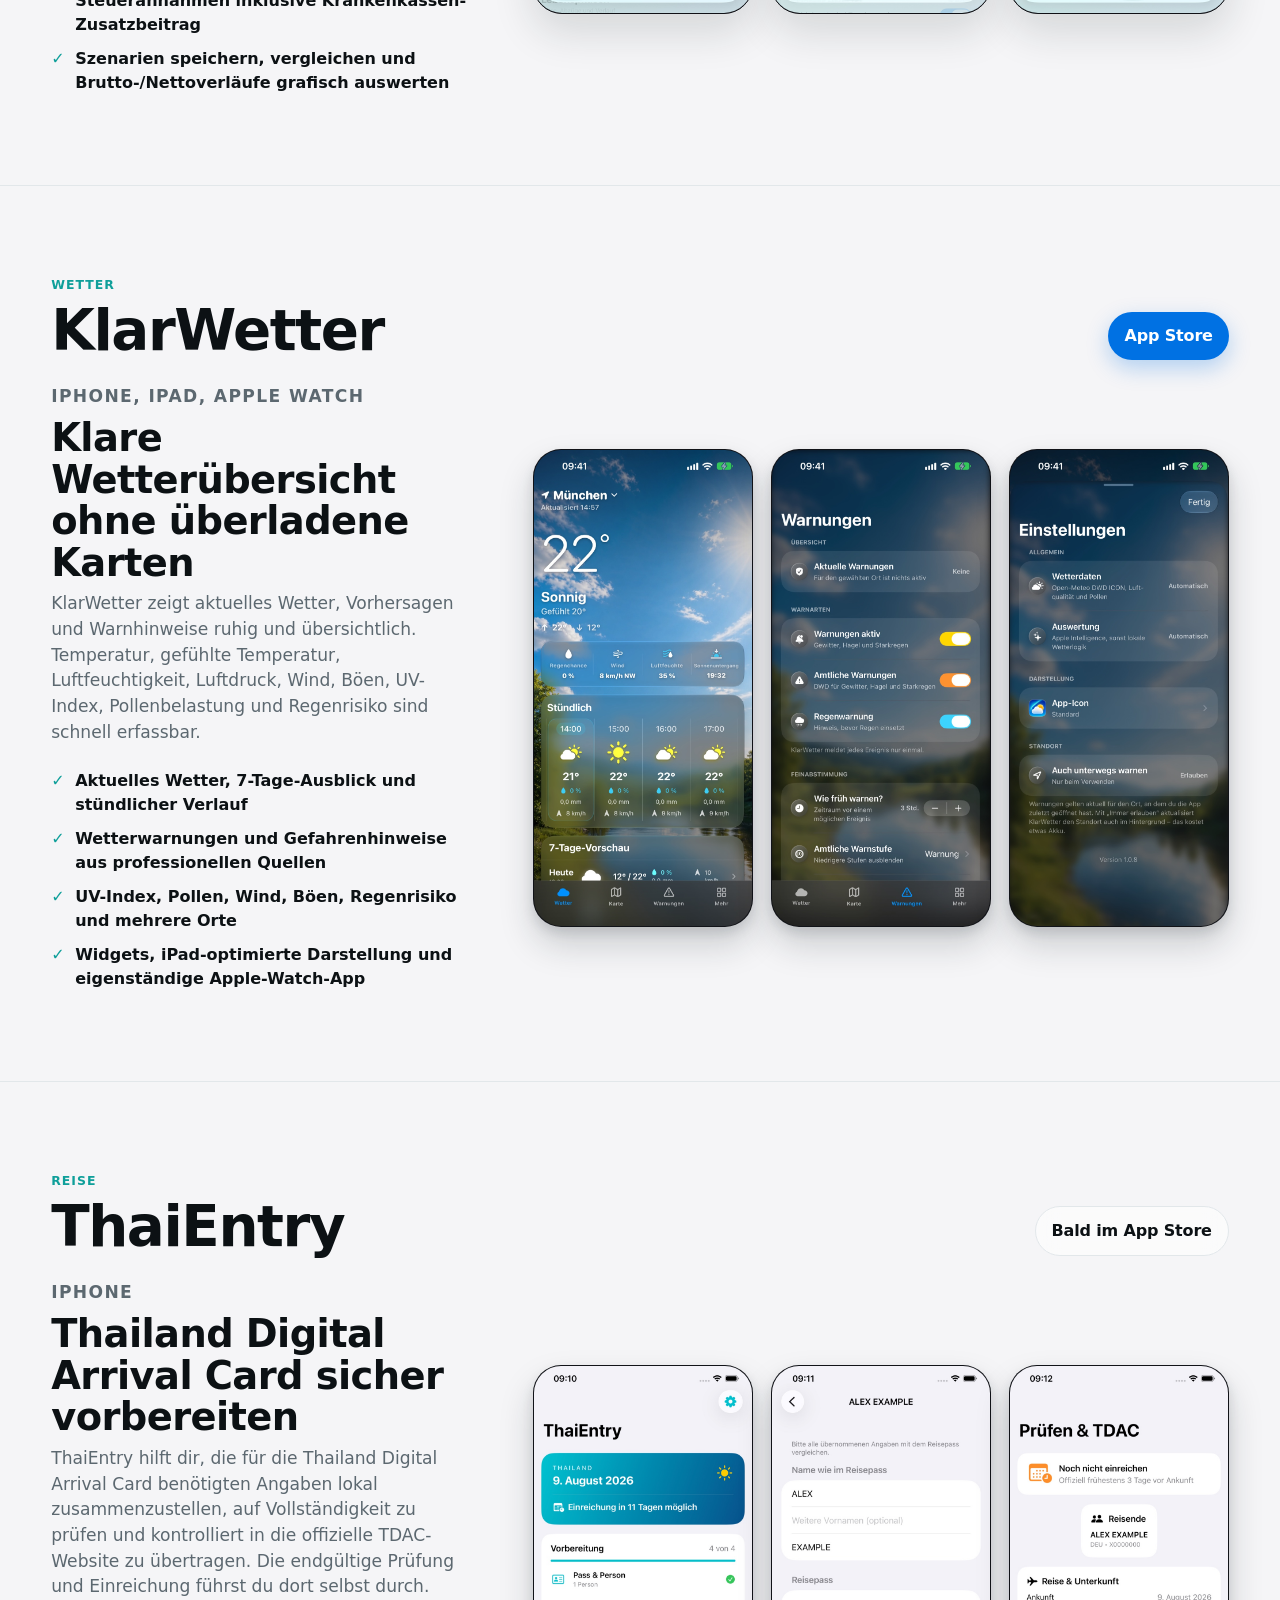
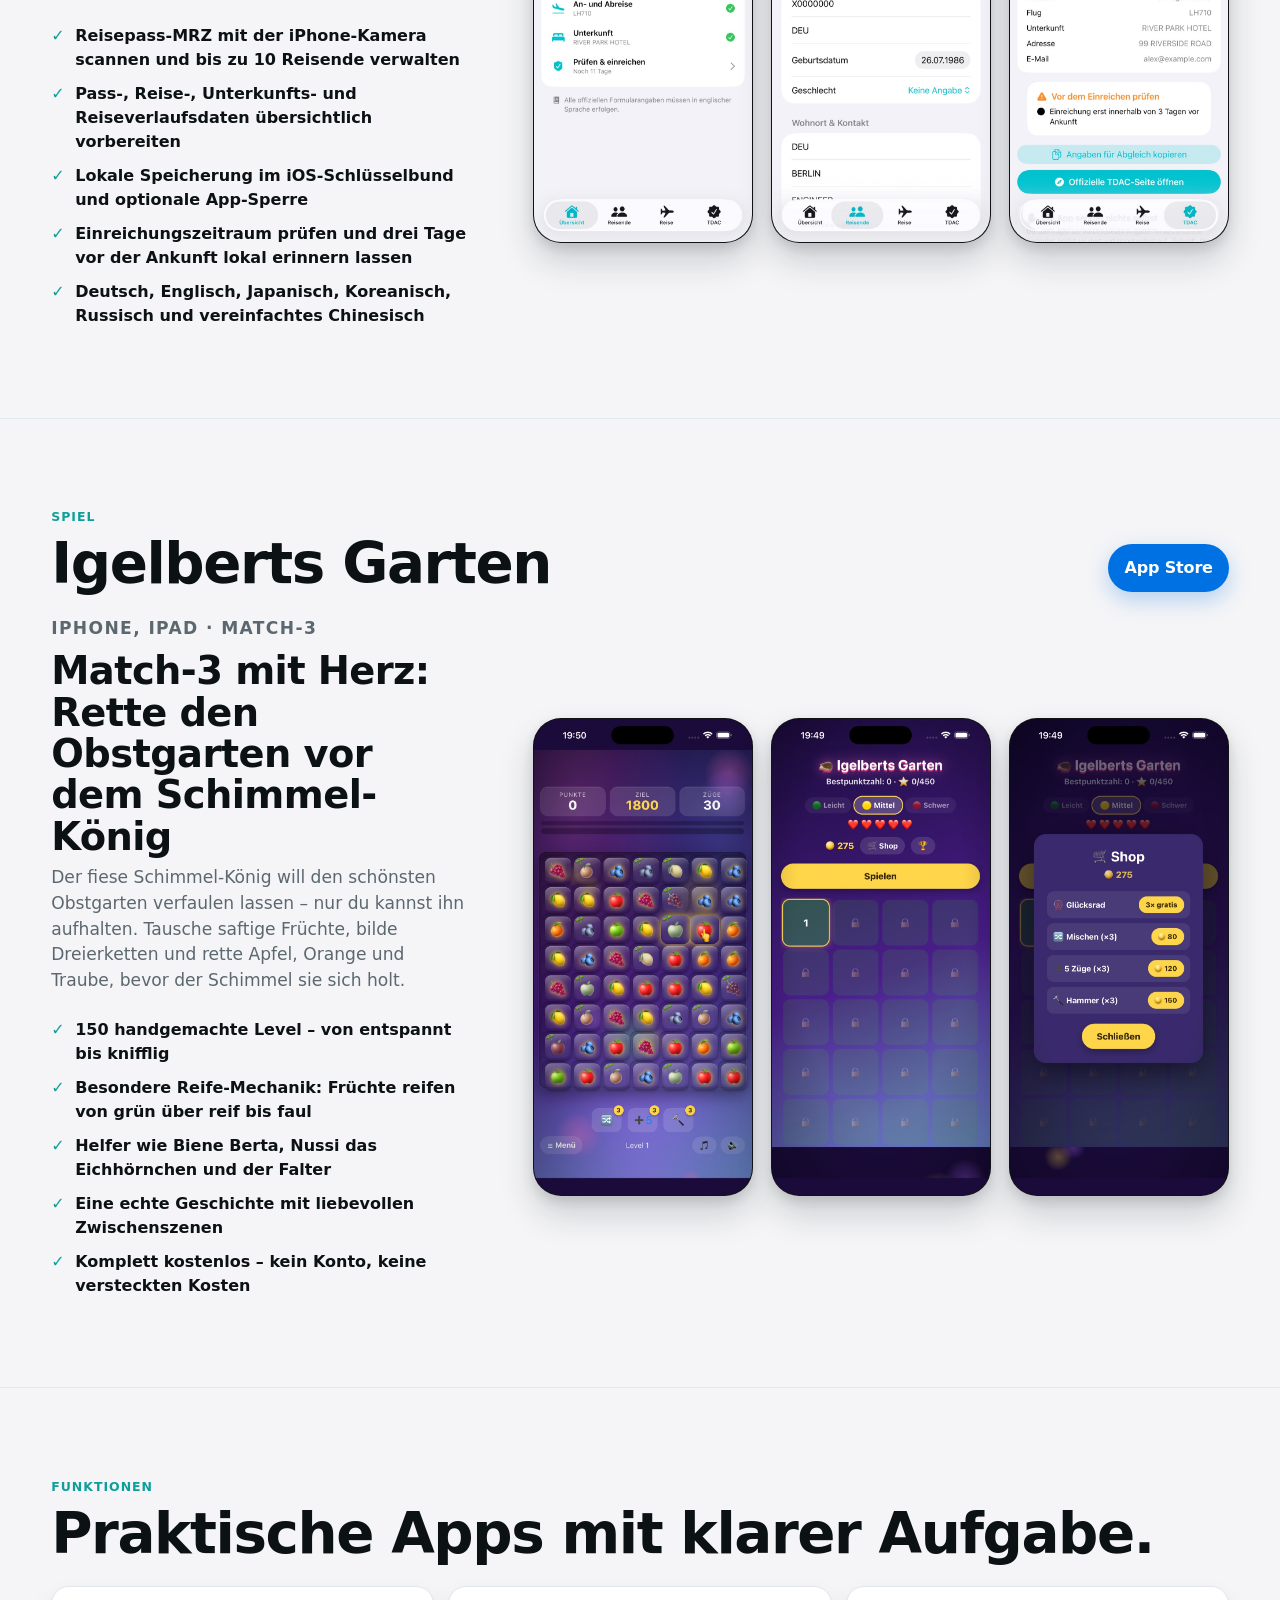
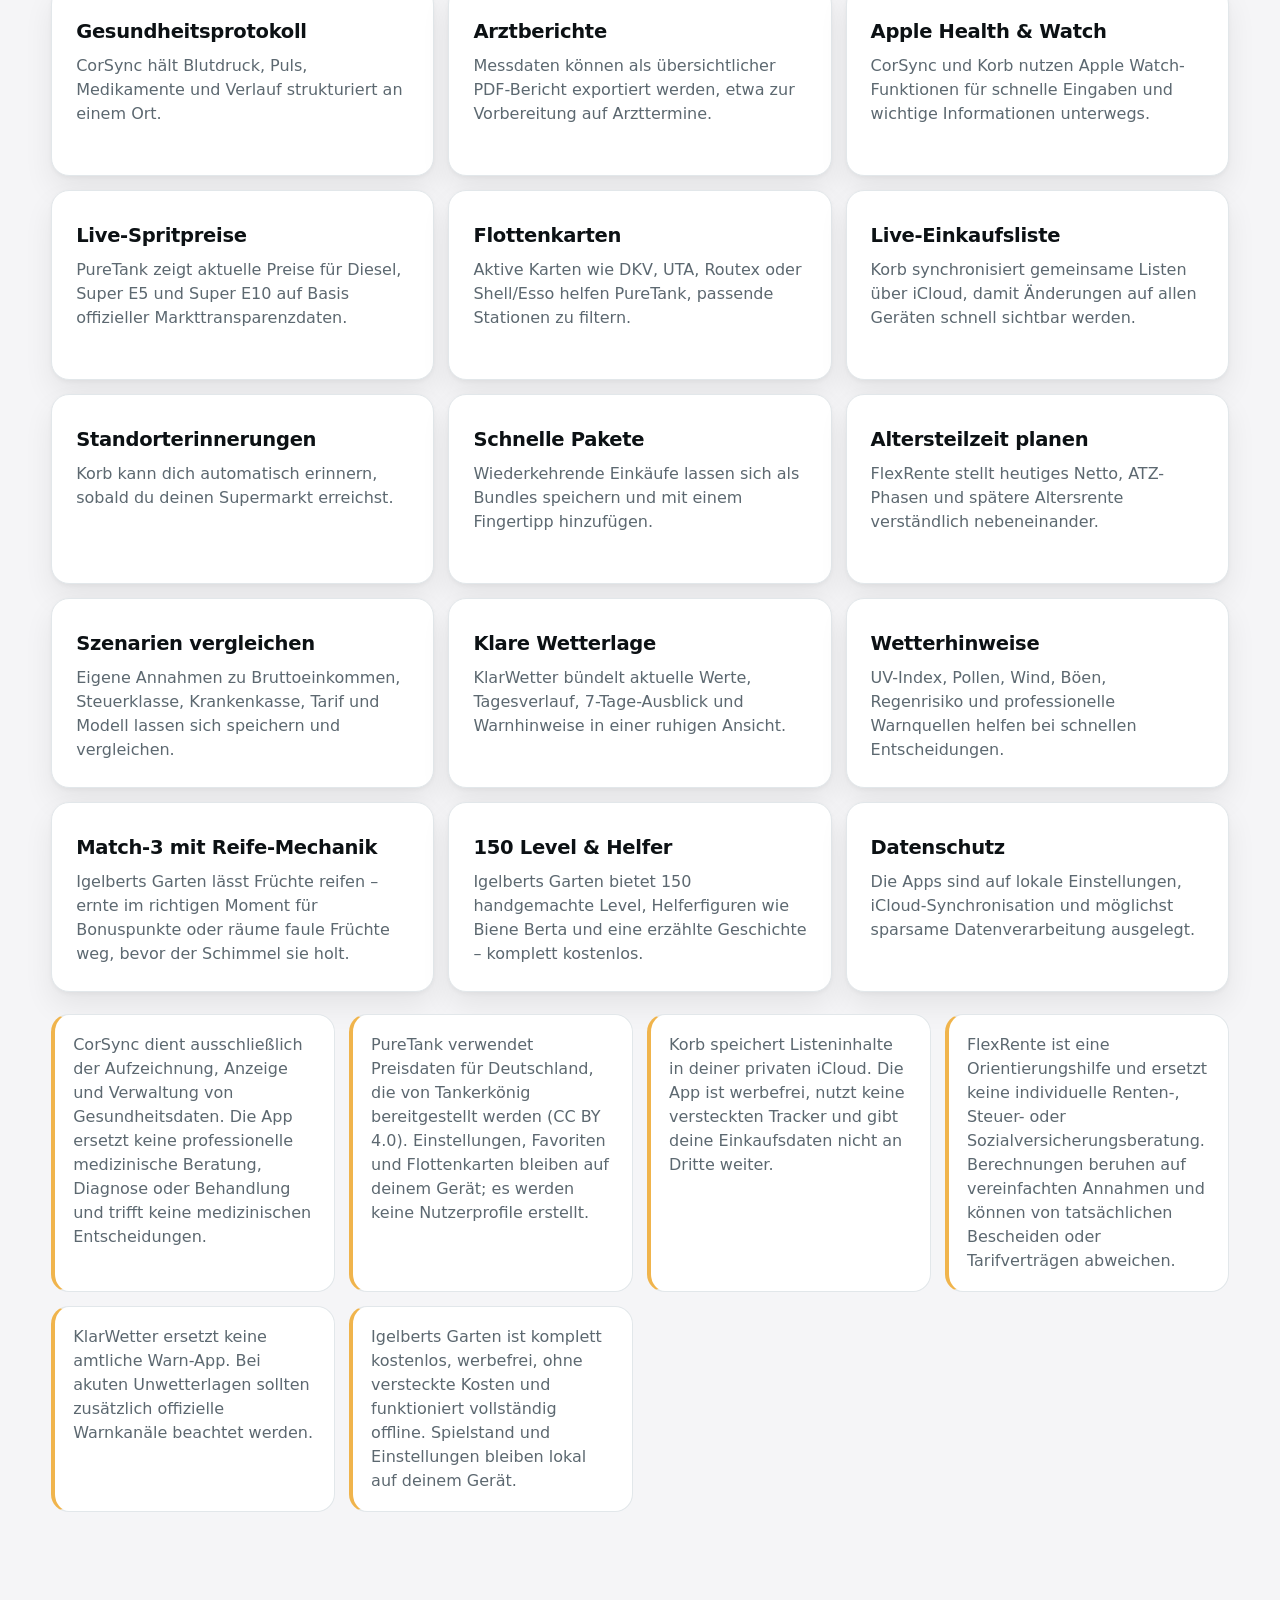
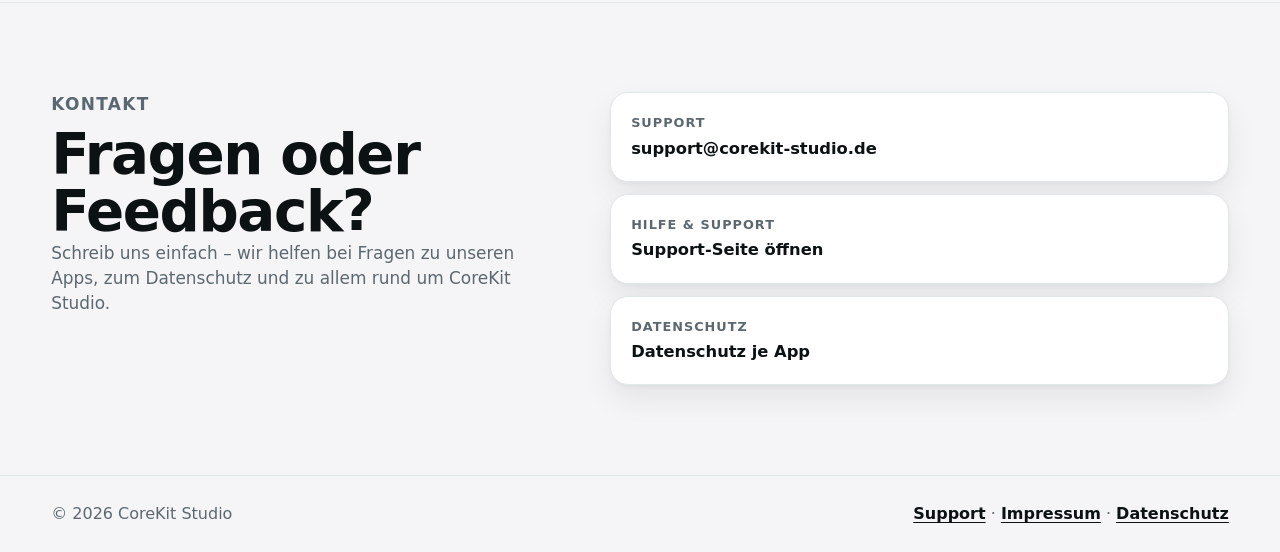
==== commit f99a523b: "ThaiEntry wiederhergestellt Rückgängigmachung der Entfernung aus 232d7e4 (nur ThaiEntry, Soonster bl" ====
--- a/index.html
+++ b/index.html
@@ -3,7 +3,7 @@
   <head>
     <meta charset="utf-8">
     <meta name="viewport" content="width=device-width, initial-scale=1, viewport-fit=cover">
-    <meta name="description" content="CoreKit Studio entwickelt moderne iOS Apps und Apple Apps: CorSync, PureTank, Korb, FlexRente, KlarWetter und Igelberts Garten.">
+    <meta name="description" content="CoreKit Studio entwickelt moderne iOS Apps und Apple Apps: CorSync, PureTank, Korb, FlexRente, KlarWetter, ThaiEntry und Igelberts Garten.">
     <meta name="robots" content="index,follow,max-image-preview:large">
     <meta name="theme-color" content="#f5f5f7" media="(prefers-color-scheme: light)">
     <meta name="theme-color" content="#000000" media="(prefers-color-scheme: dark)">
@@ -18,7 +18,7 @@
     <meta property="og:site_name" content="CoreKit Studio">
     <meta property="og:url" content="https://corekit-studio.de/">
     <meta property="og:title" content="CoreKit Studio | Moderne Apple Apps">
-    <meta property="og:description" content="CorSync, PureTank, Korb, FlexRente, KlarWetter und Igelberts Garten: fokussierte Apps für Gesundheit, Mobilität, Alltag und Spielspaß auf Apple Plattformen.">
+    <meta property="og:description" content="CorSync, PureTank, Korb, FlexRente, KlarWetter, ThaiEntry und Igelberts Garten: fokussierte Apps für Gesundheit, Mobilität, Reise, Alltag und Spielspaß auf Apple Plattformen.">
     <meta property="og:image" content="https://corekit-studio.de/assets/corekit-logo.svg">
     <meta property="og:image:alt" content="CoreKit Studio Logo">
     <meta name="twitter:card" content="summary_large_image">
@@ -134,6 +134,18 @@
             "description": "KlarWetter ist eine moderne Wetter App fuer iPhone, iPad und Apple Watch mit aktuellem Wetter, 7-Tage-Ausblick, stuendlichem Verlauf, Wetterwarnungen, UV-Index, Pollen, Wind und Regenrisiko.",
             "downloadUrl": "https://apps.apple.com/de/app/klarwetter/id6780468474",
             "image": "https://corekit-studio.de/assets/klarwetter-dashboard.jpg",
+            "publisher": {
+              "@id": "https://corekit-studio.de/#organization"
+            }
+          },
+          {
+            "@type": "SoftwareApplication",
+            "@id": "https://corekit-studio.de/#thaientry-app",
+            "name": "ThaiEntry",
+            "applicationCategory": "TravelApplication",
+            "operatingSystem": "iOS",
+            "description": "ThaiEntry ist eine unabhängige Reisehilfe zur lokalen Vorbereitung und Vollständigkeitsprüfung der Thailand Digital Arrival Card. Die endgültige Prüfung und Einreichung erfolgt durch den Reisenden auf der offiziellen TDAC-Website.",
+            "image": "https://corekit-studio.de/assets/thaientry-overview.jpg",
             "publisher": {
               "@id": "https://corekit-studio.de/#organization"
             }
@@ -176,6 +188,7 @@
             <a href="#korb">Korb</a>
             <a href="#flexrente">FlexRente</a>
             <a href="#klarwetter">KlarWetter</a>
+            <a href="#thaientry">ThaiEntry</a>
             <a href="#igelbert">Igelbert</a>
           </div>
         </details>
@@ -205,6 +218,7 @@
           <img class="phone-shot" src="assets/korb-dashboard.jpg" alt="Korb Dashboard mit Einkaufsliste">
           <img class="phone-shot" src="assets/klarwetter-dashboard.jpg" alt="KlarWetter mit aktuellem Wetter, stündlichem Verlauf und 7-Tage-Vorschau">
           <img class="phone-shot" src="assets/flexrente-dashboard.jpg" alt="FlexRente Übersicht mit Netto-Vergleich der Lebensphasen">
+          <img class="phone-shot" src="assets/thaientry-overview.jpg" alt="ThaiEntry Übersicht zur Vorbereitung der Thailand Digital Arrival Card">
           <img class="phone-shot" src="assets/igelbert-garten.jpg" alt="Igelberts Garten Spielfeld mit Früchten zum Kombinieren">
         </div>
         <!-- Neue App? Einfach ein weiteres <img class="phone-shot"> hier ergänzen. -->
@@ -385,6 +399,40 @@
             <img loading="lazy" decoding="async" src="assets/klarwetter-dashboard.jpg" alt="KlarWetter Dashboard mit aktuellem Wetter">
             <img loading="lazy" decoding="async" src="assets/klarwetter-forecast.jpg" alt="KlarWetter Vorhersage mit 7-Tage-Ausblick und stündlichem Verlauf">
             <img loading="lazy" decoding="async" src="assets/klarwetter-settings.jpg" alt="KlarWetter Einstellungen mit Datenquellen, Auswertung und App-Icon-Auswahl">
+          </div>
+        </div>
+      </section>
+
+      <section class="section app-detail" id="thaientry" aria-labelledby="thaientry-title">
+        <div class="section-heading">
+          <div>
+            <p class="section-kicker">Reise</p>
+            <h2 id="thaientry-title">ThaiEntry</h2>
+          </div>
+          <span class="button secondary compact disabled-button">Bald im App Store</span>
+        </div>
+
+        <div class="product-layout">
+          <div class="product-copy">
+            <p class="app-platform">iPhone</p>
+            <h3>Thailand Digital Arrival Card sicher vorbereiten</h3>
+            <p>
+              ThaiEntry hilft dir, die für die Thailand Digital Arrival Card benötigten Angaben lokal zusammenzustellen,
+              auf Vollständigkeit zu prüfen und kontrolliert in die offizielle TDAC-Website zu übertragen.
+              Die endgültige Prüfung und Einreichung führst du dort selbst durch.
+            </p>
+            <ul class="quick-list" aria-label="ThaiEntry Kurzfunktionen">
+              <li>Reisepass-MRZ mit der iPhone-Kamera scannen und bis zu 10 Reisende verwalten</li>
+              <li>Pass-, Reise-, Unterkunfts- und Reiseverlaufsdaten übersichtlich vorbereiten</li>
+              <li>Lokale Speicherung im iOS-Schlüsselbund und optionale App-Sperre</li>
+              <li>Einreichungszeitraum prüfen und drei Tage vor der Ankunft lokal erinnern lassen</li>
+              <li>Deutsch, Englisch, Japanisch, Koreanisch, Russisch und vereinfachtes Chinesisch</li>
+            </ul>
+          </div>
+          <div class="media-strip" aria-label="ThaiEntry Screenshots">
+            <img loading="lazy" decoding="async" src="assets/thaientry-overview.jpg" alt="ThaiEntry Übersicht mit vorbereitetem TDAC-Reiseablauf">
+            <img loading="lazy" decoding="async" src="assets/thaientry-travelers.jpg" alt="ThaiEntry Reisendenansicht mit Pass- und Personendaten">
+            <img loading="lazy" decoding="async" src="assets/thaientry-tdac.jpg" alt="ThaiEntry Prüfung vor dem Öffnen der offiziellen TDAC-Website">
           </div>
         </div>
       </section>
